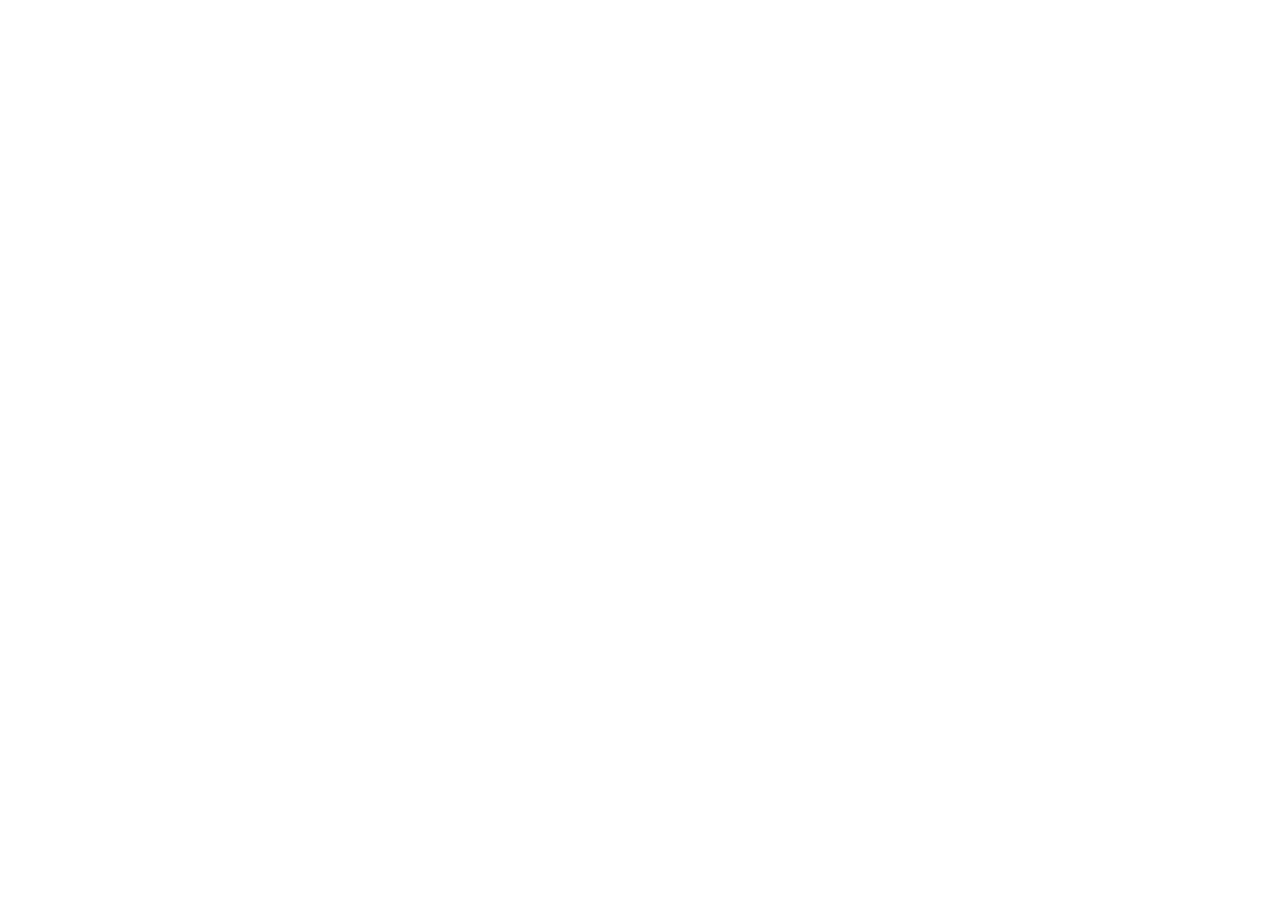
==== index.html @ 0e0d42bc "fix: 引用 v3 bundle" ====
<!DOCTYPE html><html lang="zh"><head><script>(function(){
  var needsPolyfill=(function(){
    try{
      if(typeof crypto==="undefined"||typeof crypto.randomUUID!=="function")return true;
      if(typeof Object.hasOwn!=="function")return true;
      if(typeof[].at!=="function")return true;
      if(typeof[].findLast!=="function")return true;
      return false;
    }catch(e){return true}
  })();
  if(needsPolyfill){
    document.write('<script src="./assets/polyfills.js"><\/script>');
  }
})();</script><script>window.appId = "";
    window.userId = "";
    window.tenantId = "";
    window.userName = "";
    window.csrfToken = "";
    window.ENVIRONMENT = "";
    window.__BASENAME__ = "/banhui-signin";
    const appInfo = {
      name: "线上班会签到系统",
      avatar: "favicon.svg",
      description: "线上班会签到系统",
    };
    if (appInfo.name) {
      window._appInfo = appInfo;
    }</script><script>(function(g){
  if(!window[g]){var q=[];window[g]=function(){q.push([].slice.call(arguments));};window[g].q=q;}
  window.__slardarErrBuf=window.__slardarErrBuf||[];
  var ref=document.referrer||'';
  function _cap(err){
    if(window[g]&&!window[g].q){
      window[g]('captureException',err instanceof Error?err:new Error(String(err)),{source:'runtime-error',referrer:ref});
    }else{
      (window.__slardarErrBuf=window.__slardarErrBuf||[]).push(err);
    }
  }
  window.addEventListener('error',function(e){
    if(e.error==null&&e.target instanceof Element){
      var t=e.target,url=t.src||t.href||'';
      if(url)window[g]('captureException',new Error('Resource load failed: '+url),{team:'miaoda-sdk',source:'resource-error',resourceType:t.tagName.toLowerCase(),resourceUrl:url,referrer:ref});
      return;
    }
    if(e.error!=null){
      var err=e.error;
      if(e.filename&&typeof err.stack==='string'&&err.stack.indexOf(e.filename)<0){
        try{err.stack+='\n    at '+e.filename+':'+(e.lineno||0)+':'+(e.colno||0);}catch(ex){}
      }
      _cap(err);
    }else{
      var msg=e.message||'Script error';
      var err=new Error(msg);
      if(e.filename)err.stack=msg+'\n    at '+e.filename+':'+(e.lineno||0)+':'+(e.colno||0);
      _cap(err);
    }
  },true);
  window.addEventListener('unhandledrejection',function(e){
    if(e.reason!=null)_cap(e.reason instanceof Error?e.reason:new Error(String(e.reason)));
  });
})('KSlardarWeb');</script><script>(function (win, export_obj) {
    win['LogAnalyticsObject'] = export_obj;
    if (!win[export_obj]) {
      function _collect() { _collect.q.push(arguments); }
      _collect.q = _collect.q || [];
      win[export_obj] = _collect;
    }
    win[export_obj].l = +new Date();
  })(window, 'collectEvent');

<meta charset="UTF-8"><meta name="viewport" content="width=device-width, initial-scale=1.0, maximum-scale=5.0, minimum-scale=0.5, user-scalable=yes"><script>(function(){
  function apply(){
    try{
      var w = Math.max(document.documentElement.clientWidth || 0, window.innerWidth || 0);
      if (w < 700) return;
      var m = document.querySelector('meta[name=viewport]');
      if (!m) return;
      var s = Math.min(2, Math.round((w / 480) * 100) / 100);
      m.setAttribute('content', 'width=device-width, initial-scale=' + s +
        ', maximum-scale=5.0, minimum-scale=0.5, user-scalable=yes');
    }catch(e){}
  }
  if (document.readyState === 'loading') {
    document.addEventListener('DOMContentLoaded', apply);
  } else { apply(); }
})();</script><title>线上班会签到系统</title><script>try {
      window.__platform__ = JSON.parse('{}');
    } catch (e) {
      console.error('Failed to parse __platform__', e);
    }</script><script>
    window.__API_BASE__ = 'https://iwgjq1qrpu.aiforce.cloud/app/app_17dz83pwy25';
  </script>
<script>(function(){
  var BLACK={traceparent:1,tracestate:1,'x-tt-traceinfo':1};
  var orig=XMLHttpRequest.prototype.setRequestHeader;
  XMLHttpRequest.prototype.setRequestHeader=function(name,value){
    if(Object.prototype.hasOwnProperty.call(BLACK,String(name).toLowerCase()))return;
    return orig.call(this,name,value);
  };
})();</script>
<script>(function(){
  try{
    var pd=Object.getOwnPropertyDescriptor(XMLHttpRequest.prototype,'responseText');
    if(pd&&pd.get){
      var g=pd.get;
      Object.defineProperty(XMLHttpRequest.prototype,'responseText',{
        get:function(){
          var v=g.call(this);
          if(typeof v==='string'&&v.indexOf('"2班"')!==-1){
            v=v.split('"2班"').join('"24药学本科02班"');
          }
          return v;
        },
        configurable:true
      });
    }
  }catch(e){}
})();</script>

<script type="module" crossorigin src="./assets/index-CYDQB81N-v3.js"></script><link rel="modulepreload" crossorigin href="./assets/rolldown-runtime-hePW80VL.js"><link rel="modulepreload" crossorigin href="./assets/radix-DY-eoBJD.js"><link rel="stylesheet" crossorigin href="./assets/index-1FBasqZF.css"><meta property="og:title" content="线上班会签到系统"><meta property="og:description" content="线上班会签到系统"><meta property="og:image" content="https://guan4425390.github.io/banhui-signin/favicon.svg"><meta name="description" content="线上班会签到系统"><link rel="icon" href="favicon.svg">
</head><body><div id="root"></div></body></html>
---- assets/index-1FBasqZF.css ----
:root{--ud-normal-bg:#fff;--ud-normal-border:#dee0e3;--ud-normal-text:#1f2329;--ud-success-bg:#e4fae1;--ud-success-border:#32a645;--ud-success-text:#1f2329;--ud-info-bg:#f0f4ff;--ud-info-border:#1456f0;--ud-info-text:#1f2329;--ud-warning-bg:#fff3e5;--ud-warning-border:#ed6d0c;--ud-warning-text:#1f2329;--ud-error-bg:#fef0f0;--ud-error-border:#f54a45;--ud-error-text:#1f2329}[data-sonner-toast][data-styled=true] [data-button]{background:var(--ud-info-border)}[data-sonner-toaster][data-sonner-theme=dark] [data-sonner-toast] [data-close-button]{background:var(--ud-normal-bg);border-color:var(--ud-normal-border);color:var(--ud-normal-text)}[data-sonner-toaster][data-sonner-theme=dark] [data-sonner-toast] [data-close-button]:hover{background:var(--ud-normal-bg-hover);border-color:var(--ud-normal-border-hover)}[data-rich-colors=true][data-sonner-toast][data-type=success]{background:var(--ud-success-bg);border-color:var(--ud-success-border);color:var(--ud-success-text)}[data-rich-colors=true][data-sonner-toast][data-type=success] [data-icon]{color:var(--ud-success-border)}[data-rich-colors=true][data-sonner-toast][data-type=success] [data-close-button]{background:var(--ud-success-bg);border-color:var(--ud-success-border);color:var(--ud-success-text)}[data-rich-colors=true][data-sonner-toast][data-type=success] [data-close-button] [data-icon]{color:var(--ud-success-border)}[data-rich-colors=true][data-sonner-toast][data-type=info]{background:var(--ud-info-bg);border-color:var(--ud-info-border);color:var(--ud-info-text)}[data-rich-colors=true][data-sonner-toast][data-type=info] [data-icon]{color:var(--ud-info-border)}[data-rich-colors=true][data-sonner-toast][data-type=info] [data-close-button]{background:var(--ud-info-bg);border-color:var(--ud-info-border);color:var(--ud-info-text)}[data-rich-colors=true][data-sonner-toast][data-type=warning]{background:var(--ud-warning-bg);border-color:var(--ud-warning-border);color:var(--ud-warning-text)}[data-rich-colors=true][data-sonner-toast][data-type=warning] [data-icon]{color:var(--ud-warning-border)}[data-rich-colors=true][data-sonner-toast][data-type=warning] [data-close-button]{background:var(--ud-warning-bg);border-color:var(--ud-warning-border);color:var(--ud-warning-text)}[data-rich-colors=true][data-sonner-toast][data-type=error]{background:var(--ud-error-bg);border-color:var(--ud-error-border);color:var(--ud-error-text)}[data-rich-colors=true][data-sonner-toast][data-type=error] [data-icon]{color:var(--ud-error-border)}[data-rich-colors=true][data-sonner-toast][data-type=error] [data-close-button]{background:var(--ud-error-bg);border-color:var(--ud-error-border);color:var(--ud-error-text)}@layer antd,components;@layer properties{@supports (((-webkit-hyphens:none)) and (not (margin-trim:inline))) or ((-moz-orient:inline) and (not (color:rgb(from red r g b)))){*,:before,:after{--tw-translate-x:0;--tw-translate-y:0;--tw-translate-z:0;--tw-rotate-x:initial;--tw-rotate-y:initial;--tw-rotate-z:initial;--tw-skew-x:initial;--tw-skew-y:initial;--tw-border-style:solid;--tw-leading:initial;--tw-font-weight:initial;--tw-shadow:0 0 #0000;--tw-shadow-color:initial;--tw-shadow-alpha:100%;--tw-inset-shadow:0 0 #0000;--tw-inset-shadow-color:initial;--tw-inset-shadow-alpha:100%;--tw-ring-color:initial;--tw-ring-shadow:0 0 #0000;--tw-inset-ring-color:initial;--tw-inset-ring-shadow:0 0 #0000;--tw-ring-inset:initial;--tw-ring-offset-width:0px;--tw-ring-offset-color:#fff;--tw-ring-offset-shadow:0 0 #0000;--tw-outline-style:solid;--tw-duration:initial;--tw-ease:initial}::backdrop{--tw-translate-x:0;--tw-translate-y:0;--tw-translate-z:0;--tw-rotate-x:initial;--tw-rotate-y:initial;--tw-rotate-z:initial;--tw-skew-x:initial;--tw-skew-y:initial;--tw-border-style:solid;--tw-leading:initial;--tw-font-weight:initial;--tw-shadow:0 0 #0000;--tw-shadow-color:initial;--tw-shadow-alpha:100%;--tw-inset-shadow:0 0 #0000;--tw-inset-shadow-color:initial;--tw-inset-shadow-alpha:100%;--tw-ring-color:initial;--tw-ring-shadow:0 0 #0000;--tw-inset-ring-color:initial;--tw-inset-ring-shadow:0 0 #0000;--tw-ring-inset:initial;--tw-ring-offset-width:0px;--tw-ring-offset-color:#fff;--tw-ring-offset-shadow:0 0 #0000;--tw-outline-style:solid;--tw-duration:initial;--tw-ease:initial}*,:before,:after{--tw-translate-x:0;--tw-translate-y:0;--tw-translate-z:0;--tw-rotate-x:initial;--tw-rotate-y:initial;--tw-rotate-z:initial;--tw-skew-x:initial;--tw-skew-y:initial;--tw-space-y-reverse:0;--tw-space-x-reverse:0;--tw-divide-y-reverse:0;--tw-border-style:solid;--tw-gradient-position:initial;--tw-gradient-from:#0000;--tw-gradient-via:#0000;--tw-gradient-to:#0000;--tw-gradient-stops:initial;--tw-gradient-via-stops:initial;--tw-gradient-from-position:0%;--tw-gradient-via-position:50%;--tw-gradient-to-position:100%;--tw-leading:initial;--tw-font-weight:initial;--tw-tracking:initial;--tw-ordinal:initial;--tw-slashed-zero:initial;--tw-numeric-figure:initial;--tw-numeric-spacing:initial;--tw-numeric-fraction:initial;--tw-shadow:0 0 #0000;--tw-shadow-color:initial;--tw-shadow-alpha:100%;--tw-inset-shadow:0 0 #0000;--tw-inset-shadow-color:initial;--tw-inset-shadow-alpha:100%;--tw-ring-color:initial;--tw-ring-shadow:0 0 #0000;--tw-inset-ring-color:initial;--tw-inset-ring-shadow:0 0 #0000;--tw-ring-inset:initial;--tw-ring-offset-width:0px;--tw-ring-offset-color:#fff;--tw-ring-offset-shadow:0 0 #0000;--tw-outline-style:solid;--tw-blur:initial;--tw-brightness:initial;--tw-contrast:initial;--tw-grayscale:initial;--tw-hue-rotate:initial;--tw-invert:initial;--tw-opacity:initial;--tw-saturate:initial;--tw-sepia:initial;--tw-drop-shadow:initial;--tw-drop-shadow-color:initial;--tw-drop-shadow-alpha:100%;--tw-drop-shadow-size:initial;--tw-backdrop-blur:initial;--tw-backdrop-brightness:initial;--tw-backdrop-contrast:initial;--tw-backdrop-grayscale:initial;--tw-backdrop-hue-rotate:initial;--tw-backdrop-invert:initial;--tw-backdrop-opacity:initial;--tw-backdrop-saturate:initial;--tw-backdrop-sepia:initial;--tw-duration:initial;--tw-ease:initial;--tw-content:"";--tw-animation-delay:0s;--tw-animation-direction:normal;--tw-animation-duration:initial;--tw-animation-fill-mode:none;--tw-animation-iteration-count:1;--tw-enter-blur:0;--tw-enter-opacity:1;--tw-enter-rotate:0;--tw-enter-scale:1;--tw-enter-translate-x:0;--tw-enter-translate-y:0;--tw-exit-blur:0;--tw-exit-opacity:1;--tw-exit-rotate:0;--tw-exit-scale:1;--tw-exit-translate-x:0;--tw-exit-translate-y:0}::backdrop{--tw-translate-x:0;--tw-translate-y:0;--tw-translate-z:0;--tw-rotate-x:initial;--tw-rotate-y:initial;--tw-rotate-z:initial;--tw-skew-x:initial;--tw-skew-y:initial;--tw-space-y-reverse:0;--tw-space-x-reverse:0;--tw-divide-y-reverse:0;--tw-border-style:solid;--tw-gradient-position:initial;--tw-gradient-from:#0000;--tw-gradient-via:#0000;--tw-gradient-to:#0000;--tw-gradient-stops:initial;--tw-gradient-via-stops:initial;--tw-gradient-from-position:0%;--tw-gradient-via-position:50%;--tw-gradient-to-position:100%;--tw-leading:initial;--tw-font-weight:initial;--tw-tracking:initial;--tw-ordinal:initial;--tw-slashed-zero:initial;--tw-numeric-figure:initial;--tw-numeric-spacing:initial;--tw-numeric-fraction:initial;--tw-shadow:0 0 #0000;--tw-shadow-color:initial;--tw-shadow-alpha:100%;--tw-inset-shadow:0 0 #0000;--tw-inset-shadow-color:initial;--tw-inset-shadow-alpha:100%;--tw-ring-color:initial;--tw-ring-shadow:0 0 #0000;--tw-inset-ring-color:initial;--tw-inset-ring-shadow:0 0 #0000;--tw-ring-inset:initial;--tw-ring-offset-width:0px;--tw-ring-offset-color:#fff;--tw-ring-offset-shadow:0 0 #0000;--tw-outline-style:solid;--tw-blur:initial;--tw-brightness:initial;--tw-contrast:initial;--tw-grayscale:initial;--tw-hue-rotate:initial;--tw-invert:initial;--tw-opacity:initial;--tw-saturate:initial;--tw-sepia:initial;--tw-drop-shadow:initial;--tw-drop-shadow-color:initial;--tw-drop-shadow-alpha:100%;--tw-drop-shadow-size:initial;--tw-backdrop-blur:initial;--tw-backdrop-brightness:initial;--tw-backdrop-contrast:initial;--tw-backdrop-grayscale:initial;--tw-backdrop-hue-rotate:initial;--tw-backdrop-invert:initial;--tw-backdrop-opacity:initial;--tw-backdrop-saturate:initial;--tw-backdrop-sepia:initial;--tw-duration:initial;--tw-ease:initial;--tw-content:"";--tw-animation-delay:0s;--tw-animation-direction:normal;--tw-animation-duration:initial;--tw-animation-fill-mode:none;--tw-animation-iteration-count:1;--tw-enter-blur:0;--tw-enter-opacity:1;--tw-enter-rotate:0;--tw-enter-scale:1;--tw-enter-translate-x:0;--tw-enter-translate-y:0;--tw-exit-blur:0;--tw-exit-opacity:1;--tw-exit-rotate:0;--tw-exit-scale:1;--tw-exit-translate-x:0;--tw-exit-translate-y:0}}}@layer theme{:root,:host{--font-sans:-apple-system, BlinkMacSystemFont, "Segoe UI", Roboto, "Helvetica Neue", "Noto Sans", Arial, sans-serif, "Apple Color Emoji", "Segoe UI Emoji", "Segoe UI Symbol", "Noto Color Emoji";--font-serif:ui-serif, Georgia, Cambria, "Times New Roman", Times, serif;--font-mono:ui-monospace, SFMono-Regular, Menlo, Monaco, Consolas, "Liberation Mono", "Courier New", monospace;--color-neutral-300:#d4d4d4;--color-neutral-700:#404040;--color-neutral-950:#0a0a0a;--color-black:#000;--color-white:#fff;--spacing:.25rem;--container-sm:24rem;--text-xs:.75rem;--text-xs--line-height:calc(1 / .75);--text-sm:.875rem;--text-sm--line-height:calc(1.25 / .875);--text-base:1rem;--text-base--line-height:calc(1.5 / 1);--font-weight-normal:400;--font-weight-medium:500;--font-weight-semibold:600;--radius-sm:.25rem;--radius-md:.375rem;--radius-lg:.5rem;--shadow-2xs:0 1px #0000000d;--shadow-xs:0 1px 2px 0 #0000000d;--shadow-sm:0 1px 3px 0 #0000001a, 0 1px 2px -1px #0000001a;--shadow-md:0 4px 6px -1px #0000001a, 0 2px 4px -2px #0000001a;--shadow-lg:0 10px 15px -3px #0000001a, 0 4px 6px -4px #0000001a;--shadow-xl:0 20px 25px -5px #0000001a, 0 8px 10px -6px #0000001a;--shadow-2xl:0 25px 50px -12px #00000040;--ease-in-out:cubic-bezier(.4, 0, .2, 1);--animate-spin:spin 1s linear infinite;--animate-pulse:pulse 2s cubic-bezier(.4, 0, .6, 1) infinite;--default-transition-duration:.15s;--default-transition-timing-function:cubic-bezier(.4, 0, .2, 1);--default-font-family:var(--font-sans);--default-mono-font-family:var(--font-mono)}@supports (color:color(display-p3 0 0 0)){:root,:host{--color-neutral-300:color(display-p3 .831444 .831444 .831444);--color-neutral-700:color(display-p3 .250471 .250471 .250471);--color-neutral-950:color(display-p3 .0393882 .0393882 .0393882)}}@supports (color:lab(0% 0 0)){:root,:host{--color-neutral-300:lab(84.92% 0 -.0000119209);--color-neutral-700:lab(27.036% 0 0);--color-neutral-950:lab(2.75381% 0 0)}}:root,:host{--font-sans:var(--font-sans);--font-serif:var(--font-serif);--font-mono:var(--font-mono);--color-red-50:#fef2f2;--color-red-200:#ffcaca;--color-red-500:#fb2c36;--color-red-600:#e40014;--color-red-700:#bf000f;--color-orange-50:#fff7ed;--color-orange-200:#ffd7a8;--color-orange-500:#fe6e00;--color-orange-600:#f05100;--color-orange-700:#c53c00;--color-yellow-400:#fac800;--color-green-50:#f0fdf4;--color-green-100:#dcfce7;--color-green-200:#b9f8cf;--color-green-400:#05df72;--color-green-500:#00c758;--color-green-600:#00a544;--color-green-700:#008138;--color-emerald-500:#00bb7f;--color-blue-50:#eff6ff;--color-blue-100:#dbeafe;--color-blue-200:#bedbff;--color-blue-300:#90c5ff;--color-blue-400:#54a2ff;--color-blue-500:#3080ff;--color-blue-600:#155dfc;--color-blue-700:#1447e6;--color-blue-900:#1c398e;--color-purple-50:#faf5ff;--color-purple-100:#f3e8ff;--color-purple-400:#c07eff;--color-purple-500:#ac4bff;--color-purple-600:#9810fa;--color-pink-400:#fb64b6;--color-gray-50:#f9fafb;--color-gray-100:#f3f4f6;--color-gray-200:#e5e7eb;--color-gray-300:#d1d5dc;--color-gray-400:#99a1af;--color-gray-500:#6a7282;--color-gray-600:#4a5565;--color-gray-700:#364153;--color-gray-800:#1e2939;--color-gray-900:#101828;--color-neutral-300:#d4d4d4;--color-neutral-500:#737373;--color-neutral-700:#404040;--color-neutral-950:#0a0a0a;--color-black:#000;--color-white:#fff;--spacing:.25rem;--container-xs:20rem;--container-sm:24rem;--container-md:28rem;--container-lg:32rem;--text-xs:.75rem;--text-xs--line-height:calc(1 / .75);--text-sm:.875rem;--text-sm--line-height:calc(1.25 / .875);--text-base:1rem;--text-base--line-height:calc(1.5 / 1);--text-lg:1.125rem;--text-lg--line-height:calc(1.75 / 1.125);--text-xl:1.25rem;--text-xl--line-height:calc(1.75 / 1.25);--text-2xl:1.5rem;--text-2xl--line-height:calc(2 / 1.5);--text-3xl:1.875rem;--text-3xl--line-height:calc(2.25 / 1.875);--font-weight-normal:400;--font-weight-medium:500;--font-weight-semibold:600;--font-weight-bold:700;--tracking-tight:-.025em;--tracking-widest:.1em;--leading-tight:1.25;--leading-snug:1.375;--leading-normal:1.5;--leading-relaxed:1.625;--radius-xs:.125rem;--radius-2xl:1rem;--shadow-2xs:var(--shadow-2xs);--shadow-xs:var(--shadow-xs);--shadow-sm:var(--shadow-sm);--shadow-md:var(--shadow-md);--shadow-lg:var(--shadow-lg);--shadow-xl:var(--shadow-xl);--shadow-2xl:var(--shadow-2xl);--drop-shadow-md:0 3px 3px #0000001f;--ease-in-out:cubic-bezier(.4, 0, .2, 1);--animate-spin:spin 1s linear infinite;--animate-pulse:pulse 2s cubic-bezier(.4, 0, .6, 1) infinite;--animate-bounce:bounce 1s infinite;--blur-sm:8px;--aspect-video:16 / 9;--default-transition-duration:.15s;--default-transition-timing-function:cubic-bezier(.4, 0, .2, 1);--default-font-family:var(--font-sans);--default-mono-font-family:var(--font-mono);--shadow:var(--shadow);--color-border:var(--border)}@supports (color:color(display-p3 0 0 0)){:root,:host{--color-red-50:color(display-p3 .988669 .951204 .950419);--color-red-200:color(display-p3 .969562 .798149 .794299);--color-red-500:color(display-p3 .903738 .262579 .253307);--color-red-600:color(display-p3 .830323 .140383 .133196);--color-red-700:color(display-p3 .692737 .116232 .104679);--color-orange-50:color(display-p3 .99533 .970132 .933499);--color-orange-200:color(display-p3 .974647 .84705 .680111);--color-orange-500:color(display-p3 .946589 .449788 .0757345);--color-orange-600:color(display-p3 .887467 .341665 .0219962);--color-orange-700:color(display-p3 .729844 .257256 .0511062);--color-yellow-400:color(display-p3 .959941 .790171 .0585198);--color-green-50:color(display-p3 .950677 .990571 .959366);--color-green-100:color(display-p3 .885269 .984329 .910368);--color-green-200:color(display-p3 .776442 .964383 .823412);--color-green-400:color(display-p3 .399536 .862346 .49324);--color-green-500:color(display-p3 .308734 .774754 .374307);--color-green-600:color(display-p3 .243882 .640824 .294808);--color-green-700:color(display-p3 .198355 .501799 .245335);--color-emerald-500:color(display-p3 .267113 .726847 .508397);--color-blue-50:color(display-p3 .941826 .963151 .995385);--color-blue-100:color(display-p3 .869214 .915931 .989622);--color-blue-200:color(display-p3 .76688 .855207 .987483);--color-blue-300:color(display-p3 .602559 .767214 .993938);--color-blue-400:color(display-p3 .397443 .62813 .992116);--color-blue-500:color(display-p3 .266422 .491219 .988624);--color-blue-600:color(display-p3 .174493 .358974 .950247);--color-blue-700:color(display-p3 .1379 .274983 .867624);--color-blue-900:color(display-p3 .136395 .219428 .537145);--color-purple-50:color(display-p3 .977045 .961759 .996715);--color-purple-100:color(display-p3 .945034 .910569 .992972);--color-purple-400:color(display-p3 .719919 .492497 .995173);--color-purple-500:color(display-p3 .629519 .30089 .990817);--color-purple-600:color(display-p3 .546729 .130167 .94439);--color-pink-400:color(display-p3 .915485 .430491 .70271);--color-gray-50:color(display-p3 .977213 .98084 .985102);--color-gray-100:color(display-p3 .953567 .956796 .964321);--color-gray-200:color(display-p3 .899787 .906171 .92106);--color-gray-300:color(display-p3 .822033 .835264 .858521);--color-gray-400:color(display-p3 .605734 .630385 .680158);--color-gray-500:color(display-p3 .421287 .446085 .504784);--color-gray-600:color(display-p3 .297358 .332176 .39043);--color-gray-700:color(display-p3 .219968 .253721 .318679);--color-gray-800:color(display-p3 .125854 .159497 .216835);--color-gray-900:color(display-p3 .070423 .0928982 .151928);--color-neutral-300:color(display-p3 .831444 .831444 .831444);--color-neutral-500:color(display-p3 .451519 .451519 .451519);--color-neutral-700:color(display-p3 .250471 .250471 .250471);--color-neutral-950:color(display-p3 .0393882 .0393882 .0393882)}}@supports (color:lab(0% 0 0)){:root,:host{--color-red-50:lab(96.5005% 4.18508 1.52328);--color-red-200:lab(86.017% 19.8815 7.75869);--color-red-500:lab(55.4814% 75.0732 48.8528);--color-red-600:lab(48.4493% 77.4328 61.5452);--color-red-700:lab(40.4273% 67.2623 53.7441);--color-orange-50:lab(97.7008% 1.53735 5.90649);--color-orange-200:lab(88.4871% 9.94918 28.8378);--color-orange-500:lab(64.272% 57.1788 90.3583);--color-orange-600:lab(57.1026% 64.2584 89.8886);--color-orange-700:lab(46.4615% 57.7275 70.8507);--color-yellow-400:lab(83.2664% 8.65132 106.895);--color-green-50:lab(98.1563% -5.60117 2.75915);--color-green-100:lab(96.1861% -13.8464 6.52365);--color-green-200:lab(92.4222% -26.4702 12.9427);--color-green-400:lab(78.503% -64.9265 39.7492);--color-green-500:lab(70.5521% -66.5147 45.8073);--color-green-600:lab(59.0978% -58.6621 41.2579);--color-green-700:lab(47.0329% -47.0239 31.4788);--color-emerald-500:lab(66.9756% -58.27 19.5419);--color-blue-50:lab(96.492% -1.14644 -5.11479);--color-blue-100:lab(92.0301% -2.24757 -11.6453);--color-blue-200:lab(86.15% -4.04379 -21.0797);--color-blue-300:lab(77.5052% -6.4629 -36.42);--color-blue-400:lab(65.0361% -1.42065 -56.9802);--color-blue-500:lab(54.1736% 13.3369 -74.6839);--color-blue-600:lab(44.0605% 29.0279 -86.0352);--color-blue-700:lab(36.9089% 35.0961 -85.6872);--color-blue-900:lab(26.1542% 15.7545 -51.5504);--color-purple-50:lab(97.1627% 2.99937 -4.13398);--color-purple-100:lab(93.3333% 6.97437 -9.83434);--color-purple-400:lab(63.6946% 47.6127 -59.2066);--color-purple-500:lab(52.0183% 66.11 -78.2316);--color-purple-600:lab(43.0295% 75.21 -86.5669);--color-pink-400:lab(64.5597% 64.3615 -12.7988);--color-gray-50:lab(98.2596% -.247031 -.706708);--color-gray-100:lab(96.1596% -.0823438 -1.13575);--color-gray-200:lab(91.6229% -.159115 -2.26791);--color-gray-300:lab(85.1236% -.612259 -3.7138);--color-gray-400:lab(65.9269% -.832707 -8.17473);--color-gray-500:lab(47.7841% -.393182 -10.0268);--color-gray-600:lab(35.6337% -1.58697 -10.8425);--color-gray-700:lab(27.1134% -.956401 -12.3224);--color-gray-800:lab(16.1051% -1.18239 -11.7533);--color-gray-900:lab(8.11897% .811279 -12.254);--color-neutral-300:lab(84.92% 0 -.0000119209);--color-neutral-500:lab(48.496% 0 0);--color-neutral-700:lab(27.036% 0 0);--color-neutral-950:lab(2.75381% 0 0)}}}@layer base{::backdrop{box-sizing:border-box;border:0 solid;margin:0;padding:0}:where(select:-webkit-any([multiple],[size])) optgroup option:not(:-webkit-any(:lang(ae),:lang(ar),:lang(arc),:lang(bcc),:lang(bqi),:lang(ckb),:lang(dv),:lang(fa),:lang(glk),:lang(he),:lang(ku),:lang(mzn),:lang(nqo),:lang(pnb),:lang(ps),:lang(sd),:lang(ug),:lang(ur),:lang(yi))){padding-left:20px}:where(select:is([multiple],[size])) optgroup option:not(:is(:lang(ae),:lang(ar),:lang(arc),:lang(bcc),:lang(bqi),:lang(ckb),:lang(dv),:lang(fa),:lang(glk),:lang(he),:lang(ku),:lang(mzn),:lang(nqo),:lang(pnb),:lang(ps),:lang(sd),:lang(ug),:lang(ur),:lang(yi))){padding-left:20px}:where(select:-webkit-any([multiple],[size])) optgroup option:-webkit-any(:lang(ae),:lang(ar),:lang(arc),:lang(bcc),:lang(bqi),:lang(ckb),:lang(dv),:lang(fa),:lang(glk),:lang(he),:lang(ku),:lang(mzn),:lang(nqo),:lang(pnb),:lang(ps),:lang(sd),:lang(ug),:lang(ur),:lang(yi)){padding-right:20px}:where(select:is([multiple],[size])) optgroup option:is(:lang(ae),:lang(ar),:lang(arc),:lang(bcc),:lang(bqi),:lang(ckb),:lang(dv),:lang(fa),:lang(glk),:lang(he),:lang(ku),:lang(mzn),:lang(nqo),:lang(pnb),:lang(ps),:lang(sd),:lang(ug),:lang(ur),:lang(yi)){padding-right:20px}:not(:-webkit-any(:lang(ae),:lang(ar),:lang(arc),:lang(bcc),:lang(bqi),:lang(ckb),:lang(dv),:lang(fa),:lang(glk),:lang(he),:lang(ku),:lang(mzn),:lang(nqo),:lang(pnb),:lang(ps),:lang(sd),:lang(ug),:lang(ur),:lang(yi)))::-webkit-file-upload-button{margin-right:4px}:not(:is(:lang(ae),:lang(ar),:lang(arc),:lang(bcc),:lang(bqi),:lang(ckb),:lang(dv),:lang(fa),:lang(glk),:lang(he),:lang(ku),:lang(mzn),:lang(nqo),:lang(pnb),:lang(ps),:lang(sd),:lang(ug),:lang(ur),:lang(yi)))::file-selector-button{margin-right:4px}:-webkit-any(:lang(ae),:lang(ar),:lang(arc),:lang(bcc),:lang(bqi),:lang(ckb),:lang(dv),:lang(fa),:lang(glk),:lang(he),:lang(ku),:lang(mzn),:lang(nqo),:lang(pnb),:lang(ps),:lang(sd),:lang(ug),:lang(ur),:lang(yi))::-webkit-file-upload-button{margin-left:4px}:is(:lang(ae),:lang(ar),:lang(arc),:lang(bcc),:lang(bqi),:lang(ckb),:lang(dv),:lang(fa),:lang(glk),:lang(he),:lang(ku),:lang(mzn),:lang(nqo),:lang(pnb),:lang(ps),:lang(sd),:lang(ug),:lang(ur),:lang(yi))::file-selector-button{margin-left:4px}@supports (not ((-webkit-appearance:-apple-pay-button))) or (contain-intrinsic-size:1px){::placeholder{color:currentColor}@supports (color:color-mix(in lab, red, red)){::placeholder{color:color-mix(in oklab, currentcolor 50%, transparent)}}}input:where([type=button],[type=reset],[type=submit]){-webkit-appearance:button;appearance:button}@supports (color:color-mix(in lab, red, red)){*{outline-color:color-mix(in oklab, var(--ring) 50%, transparent)}}*,:after,:before{box-sizing:border-box;border:0 solid;margin:0;padding:0}::backdrop{box-sizing:border-box;border:0 solid;margin:0;padding:0}::-webkit-file-upload-button{box-sizing:border-box;border:0 solid;margin:0;padding:0}::file-selector-button{box-sizing:border-box;border:0 solid;margin:0;padding:0}html,:host{-webkit-text-size-adjust:100%;tab-size:4;line-height:1.5;font-family:var(--default-font-family,-apple-system, BlinkMacSystemFont, "Segoe UI", Roboto, "Helvetica Neue", "Noto Sans", Arial, sans-serif, "Apple Color Emoji", "Segoe UI Emoji", "Segoe UI Symbol", "Noto Color Emoji");font-feature-settings:var(--default-font-feature-settings,normal);font-variation-settings:var(--default-font-variation-settings,normal);-webkit-tap-highlight-color:transparent}hr{height:0;color:inherit;border-top-width:1px}abbr:where([title]){-webkit-text-decoration:underline dotted;text-decoration:underline dotted}h1,h2,h3,h4,h5,h6{font-size:inherit;font-weight:inherit}a{color:inherit;-webkit-text-decoration:inherit;-webkit-text-decoration:inherit;-webkit-text-decoration:inherit;-webkit-text-decoration:inherit;text-decoration:inherit}b,strong{font-weight:bolder}code,kbd,samp,pre{font-family:var(--default-mono-font-family,ui-monospace, SFMono-Regular, Menlo, Monaco, Consolas, "Liberation Mono", "Courier New", monospace);font-feature-settings:var(--default-mono-font-feature-settings,normal);font-variation-settings:var(--default-mono-font-variation-settings,normal);font-size:1em}small{font-size:80%}sub,sup{vertical-align:baseline;font-size:75%;line-height:0;position:relative}sub{bottom:-.25em}sup{top:-.5em}table{text-indent:0;border-color:inherit;border-collapse:collapse}:-moz-focusring:where(:not(iframe)){outline:auto}progress{vertical-align:baseline}summary{display:list-item}ol,ul,menu{list-style:none}img,svg,video,canvas,audio,iframe,embed,object{vertical-align:middle;display:block}img,video{max-width:100%;height:auto}button,input,select,optgroup,textarea{font:inherit;font-feature-settings:inherit;font-variation-settings:inherit;letter-spacing:inherit;color:inherit;opacity:1;background-color:#0000;border-radius:0}::-webkit-file-upload-button{font:inherit;font-feature-settings:inherit;font-variation-settings:inherit;letter-spacing:inherit;color:inherit;opacity:1;background-color:#0000;border-radius:0}::file-selector-button{font:inherit;font-feature-settings:inherit;font-variation-settings:inherit;letter-spacing:inherit;color:inherit;opacity:1;background-color:#0000;border-radius:0}:where(select:-webkit-any([multiple],[size])) optgroup{font-weight:bolder}:where(select:is([multiple],[size])) optgroup{font-weight:bolder}:where(select:-webkit-any([multiple],[size])) optgroup option:not(:-webkit-any(:lang(ae),:lang(ar),:lang(arc),:lang(bcc),:lang(bqi),:lang(ckb),:lang(dv),:lang(fa),:lang(glk),:lang(he),:lang(ku),:lang(mzn),:lang(nqo),:lang(pnb),:lang(ps),:lang(sd),:lang(ug),:lang(ur),:lang(yi))){padding-left:20px}:where(select:is([multiple],[size])) optgroup option:not(:is(:lang(ae),:lang(ar),:lang(arc),:lang(bcc),:lang(bqi),:lang(ckb),:lang(dv),:lang(fa),:lang(glk),:lang(he),:lang(ku),:lang(mzn),:lang(nqo),:lang(pnb),:lang(ps),:lang(sd),:lang(ug),:lang(ur),:lang(yi))){padding-left:20px}:where(select:-webkit-any([multiple],[size])) optgroup option:-webkit-any(:lang(ae),:lang(ar),:lang(arc),:lang(bcc),:lang(bqi),:lang(ckb),:lang(dv),:lang(fa),:lang(glk),:lang(he),:lang(ku),:lang(mzn),:lang(nqo),:lang(pnb),:lang(ps),:lang(sd),:lang(ug),:lang(ur),:lang(yi)){padding-right:20px}:where(select:is([multiple],[size])) optgroup option:is(:lang(ae),:lang(ar),:lang(arc),:lang(bcc),:lang(bqi),:lang(ckb),:lang(dv),:lang(fa),:lang(glk),:lang(he),:lang(ku),:lang(mzn),:lang(nqo),:lang(pnb),:lang(ps),:lang(sd),:lang(ug),:lang(ur),:lang(yi)){padding-right:20px}:not(:-webkit-any(:lang(ae),:lang(ar),:lang(arc),:lang(bcc),:lang(bqi),:lang(ckb),:lang(dv),:lang(fa),:lang(glk),:lang(he),:lang(ku),:lang(mzn),:lang(nqo),:lang(pnb),:lang(ps),:lang(sd),:lang(ug),:lang(ur),:lang(yi)))::-webkit-file-upload-button{margin-right:4px}:not(:is(:lang(ae),:lang(ar),:lang(arc),:lang(bcc),:lang(bqi),:lang(ckb),:lang(dv),:lang(fa),:lang(glk),:lang(he),:lang(ku),:lang(mzn),:lang(nqo),:lang(pnb),:lang(ps),:lang(sd),:lang(ug),:lang(ur),:lang(yi)))::file-selector-button{margin-right:4px}:-webkit-any(:lang(ae),:lang(ar),:lang(arc),:lang(bcc),:lang(bqi),:lang(ckb),:lang(dv),:lang(fa),:lang(glk),:lang(he),:lang(ku),:lang(mzn),:lang(nqo),:lang(pnb),:lang(ps),:lang(sd),:lang(ug),:lang(ur),:lang(yi))::-webkit-file-upload-button{margin-left:4px}:is(:lang(ae),:lang(ar),:lang(arc),:lang(bcc),:lang(bqi),:lang(ckb),:lang(dv),:lang(fa),:lang(glk),:lang(he),:lang(ku),:lang(mzn),:lang(nqo),:lang(pnb),:lang(ps),:lang(sd),:lang(ug),:lang(ur),:lang(yi))::file-selector-button{margin-left:4px}::placeholder{opacity:1}@supports (not ((-webkit-appearance:-apple-pay-button))) or (contain-intrinsic-size:1px){::placeholder{color:currentColor}@supports (color:color-mix(in lab, red, red)){::placeholder{color:color-mix(in oklab, currentcolor 50%, transparent)}}}textarea{resize:vertical}::-webkit-search-decoration{-webkit-appearance:none}::-webkit-date-and-time-value{min-height:1lh;text-align:inherit}::-webkit-datetime-edit{display:inline-flex}::-webkit-datetime-edit-fields-wrapper{padding:0}::-webkit-datetime-edit{padding-top:0;padding-bottom:0}::-webkit-datetime-edit-year-field{padding-top:0;padding-bottom:0}::-webkit-datetime-edit-month-field{padding-top:0;padding-bottom:0}::-webkit-datetime-edit-day-field{padding-top:0;padding-bottom:0}::-webkit-datetime-edit-hour-field{padding-top:0;padding-bottom:0}::-webkit-datetime-edit-minute-field{padding-top:0;padding-bottom:0}::-webkit-datetime-edit-second-field{padding-top:0;padding-bottom:0}::-webkit-datetime-edit-millisecond-field{padding-top:0;padding-bottom:0}::-webkit-datetime-edit-meridiem-field{padding-top:0;padding-bottom:0}::-webkit-calendar-picker-indicator{line-height:1}:-moz-ui-invalid{box-shadow:none}button{-webkit-appearance:button;appearance:button}input:where([type=button],[type=reset],[type=submit]){-webkit-appearance:button;appearance:button}::-webkit-file-upload-button{-webkit-appearance:button;appearance:button}::file-selector-button{-webkit-appearance:button;appearance:button}::-webkit-inner-spin-button{height:auto}::-webkit-outer-spin-button{height:auto}[hidden]:where(:not([hidden=until-found])){display:none!important}:root{--color-blue-50:#f0f4ff;--color-blue-100:#e0e9ff;--color-blue-200:#c2d4ff;--color-blue-300:#94b4ff;--color-blue-400:#7aa2ff;--color-blue-500:#5083fb;--color-blue-600:#336df4;--color-blue-700:#1456f0;--color-blue-800:#0442d2;--color-blue-900:#002f9e;--color-blue-950:#002270;--color-pink-50:#fef0f8;--color-pink-100:#fee2f2;--color-pink-200:#f8c4e1;--color-pink-300:#f598cc;--color-pink-400:#eb78b8;--color-pink-500:#df58a5;--color-pink-600:#cc398c;--color-pink-700:#b82879;--color-pink-800:#9d1562;--color-pink-900:#730744;--color-pink-950:#550c35;--color-neutral-00:#fff;--color-neutral-50:#f5f6f7;--color-neutral-100:#f2f3f5;--color-neutral-200:#eff0f1;--color-neutral-300:#dee0e3;--color-neutral-400:#d0d3d6;--color-neutral-500:#bbbfc4;--color-neutral-600:#8f959e;--color-neutral-650:#51565d;--color-neutral-700:#646a73;--color-neutral-800:#373c43;--color-neutral-900:#2b2f36;--color-neutral-950:#1f2329;--color-neutral-1000:#000;--color-green-50:#e4fae1;--color-green-100:#d0f5ce;--color-green-200:#95e599;--color-green-300:#5cd168;--color-green-400:#35bd4b;--color-green-500:#32a645;--color-green-600:#258832;--color-green-700:#1a7526;--color-green-800:#0b6017;--color-green-900:#04430c;--color-green-950:#022c07;--color-indigo-50:#f2f3fd;--color-indigo-100:#e9eafb;--color-indigo-200:#cccff9;--color-indigo-300:#abb0f2;--color-indigo-400:#959bee;--color-indigo-500:#757df0;--color-indigo-600:#5b65f5;--color-indigo-700:#4752e6;--color-indigo-800:#333dcc;--color-indigo-900:#1e27a4;--color-indigo-950:#151b70;--color-lime-50:#f2f8d3;--color-lime-100:#e3f0a3;--color-lime-200:#c8dd5f;--color-lime-300:#a2c10b;--color-lime-400:#91ad00;--color-lime-500:#7b9207;--color-lime-600:#6b7f06;--color-lime-700:#5c6d08;--color-lime-800:#4a5804;--color-lime-900:#333d00;--color-lime-950:#262e00;--color-orange-50:#fff3e5;--color-orange-100:#fee7cd;--color-orange-200:#fec48b;--color-orange-300:#ff9d4c;--color-orange-400:#ff811a;--color-orange-500:#ed6d0c;--color-orange-600:#c25705;--color-orange-700:#a44904;--color-orange-800:#853a05;--color-orange-900:#642b02;--color-orange-950:#3b1a02;--color-purple-50:#f5f0fe;--color-purple-100:#efe6fe;--color-purple-200:#dcc9fd;--color-purple-300:#c8a9fc;--color-purple-400:#b791fa;--color-purple-500:#9f6ff1;--color-purple-600:#8d55ed;--color-purple-700:#7a35f0;--color-purple-800:#611fd6;--color-purple-900:#4811a6;--color-purple-950:#2f0080;--color-red-50:#fef0f0;--color-red-100:#fee3e2;--color-red-200:#fdc6c4;--color-red-300:#f89e9b;--color-red-400:#ff7570;--color-red-500:#f54a45;--color-red-600:#e22e28;--color-red-700:#c02a26;--color-red-800:#a11c17;--color-red-900:#741915;--color-red-950:#590603;--color-amber-50:#ffffdb;--color-amber-100:#fffca3;--color-amber-200:#fff67a;--color-amber-300:#fff258;--color-amber-400:#ffe928;--color-amber-500:#e5ce00;--color-amber-600:#c2a800;--color-amber-700:#8f7c00;--color-amber-800:#5c4f00;--color-amber-900:#423700;--color-amber-950:#2c2502;--color-teal-50:#e2f8f5;--color-teal-100:#c4f2ec;--color-teal-200:#6fe8d8;--color-teal-300:#33d6c0;--color-teal-400:#2dbeab;--color-teal-500:#10a893;--color-teal-600:#0f8575;--color-teal-700:#067062;--color-teal-800:#045d51;--color-teal-900:#03443b;--color-teal-950:#02312a;--color-cyan-50:#e7f8fe;--color-cyan-100:#caeffc;--color-cyan-200:#97dcfc;--color-cyan-300:#3ec3f7;--color-cyan-400:#25b0e7;--color-cyan-500:#1295ca;--color-cyan-600:#047fb0;--color-cyan-700:#076a94;--color-cyan-800:#0f587a;--color-cyan-900:#06415c;--color-cyan-950:#072b3d;--color-yellow-50:#fbf4df;--color-yellow-100:#faedc2;--color-yellow-200:#fcdf7e;--color-yellow-300:#fad355;--color-yellow-400:#ffc60a;--color-yellow-500:#d99904;--color-yellow-600:#ad7a03;--color-yellow-700:#865b03;--color-yellow-800:#6f4a01;--color-yellow-900:#573601;--color-yellow-950:#382201;--color-violet-50:#fceefc;--color-violet-100:#f9e2f9;--color-violet-200:#f3c4f3;--color-violet-300:#e59ce5;--color-violet-400:#de81de;--color-violet-500:#cf5ecf;--color-violet-600:#bf3dbf;--color-violet-700:#a630a6;--color-violet-800:#872787;--color-violet-900:#6a116a;--color-violet-950:#520052;--fontReverse:#fff;--bgContentBase:#f8f9fa;--bgMask:0, 0, 0, .4;--bgTextSelection:20, 86, 240, .3;--lineDividerDefault:31, 35, 41, .15;--lineDividerModule:31, 35, 41, .15}.dark{--color-blue-50:#152340;--color-blue-100:#173166;--color-blue-200:#194294;--color-blue-300:#2655b6;--color-blue-400:#275fce;--color-blue-500:#3370eb;--color-blue-600:#4c88ff;--color-blue-700:#75a4ff;--color-blue-800:#8fb4ff;--color-blue-900:#bdd2ff;--color-blue-950:#bdd2ff;--color-pink-50:#3a182b;--color-pink-100:#591c3f;--color-pink-200:#782b57;--color-pink-300:#94386c;--color-pink-400:#ab417d;--color-pink-500:#c24a8e;--color-pink-600:#db5ea4;--color-pink-700:#ed77ba;--color-pink-800:#fc94cf;--color-pink-900:#ffc2e5;--color-pink-950:#ffe0f2;--color-neutral-00:#aaa;--color-neutral-50:#1a1a1a;--color-neutral-100:#292929;--color-neutral-200:#373737;--color-neutral-300:#434343;--color-neutral-400:#505050;--color-neutral-500:#5f5f5f;--color-neutral-600:#757575;--color-neutral-700:#a6a6a6;--color-neutral-800:#e0e0e0;--color-neutral-900:#e8e8e8;--color-neutral-950:#ebebeb;--color-neutral-1000:#fff;--color-green-50:#022c07;--color-green-100:#04430c;--color-green-200:#0b6017;--color-green-300:#1a7526;--color-green-400:#258832;--color-green-500:#32a645;--color-green-600:#35bd4b;--color-green-700:#5cd168;--color-green-800:#95e599;--color-green-900:#d0f5ce;--color-green-950:#e4fae1;--color-indigo-50:#1e204a;--color-indigo-100:#2a2d69;--color-indigo-200:#373d90;--color-indigo-300:#474fb8;--color-indigo-400:#515ad6;--color-indigo-500:#5e68e8;--color-indigo-600:#7b83f7;--color-indigo-700:#9499f7;--color-indigo-800:#aaaff8;--color-indigo-900:#cdd0f9;--color-indigo-950:#e7e9fe;--color-lime-50:#212702;--color-lime-100:#303804;--color-lime-200:#404c06;--color-lime-300:#53610a;--color-lime-400:#5f700a;--color-lime-500:#6b7f05;--color-lime-600:#82990a;--color-lime-700:#93af04;--color-lime-800:#a6c313;--color-lime-900:#c2e12d;--color-lime-950:#e3f391;--color-orange-50:#33210b;--color-orange-100:#4a2b10;--color-orange-200:#683a12;--color-orange-300:#8a4a19;--color-orange-400:#a15317;--color-orange-500:#b85e1a;--color-orange-600:#db7018;--color-orange-700:#f3871b;--color-orange-800:#f89e44;--color-orange-900:#fec88b;--color-orange-950:#fee7cd;--color-purple-50:#2b194a;--color-purple-100:#3f2073;--color-purple-200:#5529a3;--color-purple-300:#6c39c6;--color-purple-400:#7c4ad4;--color-purple-500:#8c55ec;--color-purple-600:#a575fa;--color-purple-700:#b88ffe;--color-purple-800:#c5a3ff;--color-purple-900:#dbc8fd;--color-purple-950:#efe5ff;--color-red-50:#590603;--color-red-100:#741915;--color-red-200:#a11c17;--color-red-300:#c02a26;--color-red-400:#e22e28;--color-red-500:#f54a45;--color-red-600:#ff7570;--color-red-700:#f89e9b;--color-red-800:#fdc6c4;--color-red-900:#fee3e2;--color-red-950:#fef0f0;--color-amber-50:#29250a;--color-amber-100:#38320c;--color-amber-200:#574d01;--color-amber-300:#7a6a01;--color-amber-400:#9c8702;--color-amber-500:#c9b218;--color-amber-600:#e5cd17;--color-amber-700:#f5df36;--color-amber-800:#f7e663;--color-amber-900:#faed7a;--color-amber-950:#fff59e;--color-teal-50:#132926;--color-teal-100:#173b36;--color-teal-200:#1d4e47;--color-teal-300:#25665e;--color-teal-400:#227369;--color-teal-500:#198578;--color-teal-600:#1fa18f;--color-teal-700:#1ab7a1;--color-teal-800:#17cfb5;--color-teal-900:#65e7d5;--color-teal-950:#b7f7ef;--color-cyan-50:#152830;--color-cyan-100:#103647;--color-cyan-200:#164359;--color-cyan-300:#135a78;--color-cyan-400:#146c91;--color-cyan-500:#1a7fab;--color-cyan-600:#1099cc;--color-cyan-700:#25b2e5;--color-cyan-800:#51c3f0;--color-cyan-900:#89dffe;--color-cyan-950:#c7f0ff;--color-yellow-50:#30250a;--color-yellow-100:#473409;--color-yellow-200:#63470f;--color-yellow-300:#8a6419;--color-yellow-400:#ad7d15;--color-yellow-500:#d49b0b;--color-yellow-600:#f0b622;--color-yellow-700:#fbcb46;--color-yellow-800:#fcd456;--color-yellow-900:#ffde75;--color-yellow-950:#ffeaa3;--color-violet-50:#3b153b;--color-violet-100:#541854;--color-violet-200:#712871;--color-violet-300:#8b378b;--color-violet-400:#a43da4;--color-violet-500:#b54ab5;--color-violet-600:#d661d6;--color-violet-700:#e17fe1;--color-violet-800:#e99be9;--color-violet-900:#f4c3f4;--color-violet-950:#fcdffc;--fontReverse:#000;--bgContentBase:#121212;--bgMask:0, 0, 0, .6;--bgTextSelection:117, 164, 255, .3;--lineDividerDefault:207, 207, 207, .15;--lineDividerModule:0, 0, 0, 1}*{border-color:var(--border);outline-color:var(--ring)}@supports (color:color-mix(in lab, red, red)){*{outline-color:color-mix(in oklab, var(--ring) 50%, transparent)}}body{background-color:var(--background);color:var(--foreground)}.container{margin-left:auto;margin-right:auto}}@layer utilities{@media (min-width:40rem){.container{max-width:40rem}}@media (min-width:48rem){.container{max-width:48rem}}@media (min-width:64rem){.container{max-width:64rem}}@media (min-width:80rem){.container{max-width:80rem}}@media (min-width:96rem){.container{max-width:96rem}}.ms-\[-1px\]:not(:-webkit-any(:lang(ae),:lang(ar),:lang(arc),:lang(bcc),:lang(bqi),:lang(ckb),:lang(dv),:lang(fa),:lang(glk),:lang(he),:lang(ku),:lang(mzn),:lang(nqo),:lang(pnb),:lang(ps),:lang(sd),:lang(ug),:lang(ur),:lang(yi))){margin-left:-1px}.ms-\[-1px\]:not(:is(:lang(ae),:lang(ar),:lang(arc),:lang(bcc),:lang(bqi),:lang(ckb),:lang(dv),:lang(fa),:lang(glk),:lang(he),:lang(ku),:lang(mzn),:lang(nqo),:lang(pnb),:lang(ps),:lang(sd),:lang(ug),:lang(ur),:lang(yi))){margin-left:-1px}.ms-\[-1px\]:-webkit-any(:lang(ae),:lang(ar),:lang(arc),:lang(bcc),:lang(bqi),:lang(ckb),:lang(dv),:lang(fa),:lang(glk),:lang(he),:lang(ku),:lang(mzn),:lang(nqo),:lang(pnb),:lang(ps),:lang(sd),:lang(ug),:lang(ur),:lang(yi)){margin-right:-1px}.ms-\[-1px\]:is(:lang(ae),:lang(ar),:lang(arc),:lang(bcc),:lang(bqi),:lang(ckb),:lang(dv),:lang(fa),:lang(glk),:lang(he),:lang(ku),:lang(mzn),:lang(nqo),:lang(pnb),:lang(ps),:lang(sd),:lang(ug),:lang(ur),:lang(yi)){margin-right:-1px}.me-\[-1px\]:not(:-webkit-any(:lang(ae),:lang(ar),:lang(arc),:lang(bcc),:lang(bqi),:lang(ckb),:lang(dv),:lang(fa),:lang(glk),:lang(he),:lang(ku),:lang(mzn),:lang(nqo),:lang(pnb),:lang(ps),:lang(sd),:lang(ug),:lang(ur),:lang(yi))){margin-right:-1px}.me-\[-1px\]:not(:is(:lang(ae),:lang(ar),:lang(arc),:lang(bcc),:lang(bqi),:lang(ckb),:lang(dv),:lang(fa),:lang(glk),:lang(he),:lang(ku),:lang(mzn),:lang(nqo),:lang(pnb),:lang(ps),:lang(sd),:lang(ug),:lang(ur),:lang(yi))){margin-right:-1px}.me-\[-1px\]:-webkit-any(:lang(ae),:lang(ar),:lang(arc),:lang(bcc),:lang(bqi),:lang(ckb),:lang(dv),:lang(fa),:lang(glk),:lang(he),:lang(ku),:lang(mzn),:lang(nqo),:lang(pnb),:lang(ps),:lang(sd),:lang(ug),:lang(ur),:lang(yi)){margin-left:-1px}.me-\[-1px\]:is(:lang(ae),:lang(ar),:lang(arc),:lang(bcc),:lang(bqi),:lang(ckb),:lang(dv),:lang(fa),:lang(glk),:lang(he),:lang(ku),:lang(mzn),:lang(nqo),:lang(pnb),:lang(ps),:lang(sd),:lang(ug),:lang(ur),:lang(yi)){margin-left:-1px}.flex-grow{flex-grow:1}.bg-\[rgb\(31\,35\,41\)\]{background-color:#1f2329}@supports (color:color-mix(in lab, red, red)){.bg-black\/40{background-color:color-mix(in oklab, var(--color-black) 40%, transparent)}}@supports (color:color-mix(in lab, red, red)){.bg-black\/50{background-color:color-mix(in oklab, var(--color-black) 50%, transparent)}}@media (forced-colors:active){.outline-hidden{outline-offset:2px;outline:2px solid #0000}}@media (hover:hover){.group-hover\:pointer-events-auto:is(:where(.group):hover *){pointer-events:auto}.group-hover\:opacity-100:is(:where(.group):hover *){opacity:1}}@media (hover:hover){.hover\:bg-\[rgba\(31\,35\,41\,0\.15\)\]:hover{background-color:#1f232926}.hover\:opacity-100:hover{opacity:1}.not-disabled\:hover\:underline:not(:disabled):hover{-webkit-text-decoration-line:underline;text-decoration-line:underline}}.focus-visible\:ring-\[3px\]:focus-visible{--tw-ring-shadow:var(--tw-ring-inset,) 0 0 0 calc(3px + var(--tw-ring-offset-width)) var(--tw-ring-color,currentcolor);box-shadow:var(--tw-inset-shadow), var(--tw-inset-ring-shadow), var(--tw-ring-offset-shadow), var(--tw-ring-shadow), var(--tw-shadow)}@media (min-width:40rem){.sm\:max-w-\[480px\]{max-width:480px}.sm\:max-w-sm{max-width:var(--container-sm)}}@media (min-width:48rem){.md\:text-sm{font-size:var(--text-sm);line-height:var(--tw-leading,var(--text-sm--line-height))}}.\@container\/field-group{container:field-group/inline-size}.pointer-events-none{pointer-events:none}.invisible{visibility:hidden}.visible{visibility:visible}.sr-only{clip-path:inset(50%);white-space:nowrap;border-width:0;width:1px;height:1px;margin:-1px;padding:0;position:absolute;overflow:hidden}.absolute{position:absolute}.fixed{position:fixed}.relative{position:relative}.static{position:static}.sticky{position:-webkit-sticky;position:sticky}.inset-0{top:0;bottom:0;left:0;right:0}.inset-x-0{left:0;right:0}.inset-y-0{top:0;bottom:0}.-top-12{top:calc(var(--spacing) * -12)}.top-0{top:0}.top-1\.5{top:calc(var(--spacing) * 1.5)}.top-1\/2{top:50%}.top-3\.5{top:calc(var(--spacing) * 3.5)}.top-4{top:calc(var(--spacing) * 4)}.top-5{top:calc(var(--spacing) * 5)}.top-\[1px\]{top:1px}.top-\[50\%\]{top:50%}.top-\[60\%\]{top:60%}.top-full{top:100%}.-right-12{right:calc(var(--spacing) * -12)}.right-0{right:0}.right-1{right:var(--spacing)}.right-1\.5{right:calc(var(--spacing) * 1.5)}.right-2{right:calc(var(--spacing) * 2)}.right-3{right:calc(var(--spacing) * 3)}.right-3\.5{right:calc(var(--spacing) * 3.5)}.right-4{right:calc(var(--spacing) * 4)}.-bottom-12{bottom:calc(var(--spacing) * -12)}.bottom-0{bottom:0}.bottom-4{bottom:calc(var(--spacing) * 4)}.-left-12{left:calc(var(--spacing) * -12)}.left-0{left:0}.left-1\/2{left:50%}.left-2{left:calc(var(--spacing) * 2)}.left-3\.5{left:calc(var(--spacing) * 3.5)}.left-4{left:calc(var(--spacing) * 4)}.left-\[50\%\]{left:50%}.left-\[70\%\]{left:70%}.isolate{isolation:isolate}.-z-0{z-index:calc(0 * -1)}.z-0{z-index:0}.z-10{z-index:10}.z-20{z-index:20}.z-40{z-index:40}.z-50{z-index:50}.z-\[1\]{z-index:1}.z-\[99999\]{z-index:99999}.order-first{order:-9999}.order-last{order:9999}.col-start-2{grid-column-start:2}.container{width:100%}@media (min-width:40rem){.container{max-width:40rem}}@media (min-width:48rem){.container{max-width:48rem}}@media (min-width:64rem){.container{max-width:64rem}}@media (min-width:80rem){.container{max-width:80rem}}@media (min-width:96rem){.container{max-width:96rem}}.\!m-0{margin:0!important}.m-0{margin:0}.-mx-1{margin-inline:calc(var(--spacing) * -1)}.mx-2{margin-inline:calc(var(--spacing) * 2)}.mx-3\.5{margin-inline:calc(var(--spacing) * 3.5)}.mx-auto{margin-left:auto;margin-right:auto}.-my-2{margin-block:calc(var(--spacing) * -2)}.my-0{margin-top:0;margin-bottom:0}.my-0\.5{margin-block:calc(var(--spacing) * .5)}.my-1{margin-block:var(--spacing)}.my-\[3px\]{margin-top:3px;margin-bottom:3px}.ms-\[-1px\]:not(:-webkit-any(:lang(ae),:lang(ar),:lang(arc),:lang(bcc),:lang(bqi),:lang(ckb),:lang(dv),:lang(fa),:lang(glk),:lang(he),:lang(ku),:lang(mzn),:lang(nqo),:lang(pnb),:lang(ps),:lang(sd),:lang(ug),:lang(ur),:lang(yi))){margin-left:-1px}.ms-\[-1px\]:not(:is(:lang(ae),:lang(ar),:lang(arc),:lang(bcc),:lang(bqi),:lang(ckb),:lang(dv),:lang(fa),:lang(glk),:lang(he),:lang(ku),:lang(mzn),:lang(nqo),:lang(pnb),:lang(ps),:lang(sd),:lang(ug),:lang(ur),:lang(yi))){margin-left:-1px}.ms-\[-1px\]:-webkit-any(:lang(ae),:lang(ar),:lang(arc),:lang(bcc),:lang(bqi),:lang(ckb),:lang(dv),:lang(fa),:lang(glk),:lang(he),:lang(ku),:lang(mzn),:lang(nqo),:lang(pnb),:lang(ps),:lang(sd),:lang(ug),:lang(ur),:lang(yi)){margin-right:-1px}.ms-\[-1px\]:is(:lang(ae),:lang(ar),:lang(arc),:lang(bcc),:lang(bqi),:lang(ckb),:lang(dv),:lang(fa),:lang(glk),:lang(he),:lang(ku),:lang(mzn),:lang(nqo),:lang(pnb),:lang(ps),:lang(sd),:lang(ug),:lang(ur),:lang(yi)){margin-right:-1px}.me-\[-1px\]:not(:-webkit-any(:lang(ae),:lang(ar),:lang(arc),:lang(bcc),:lang(bqi),:lang(ckb),:lang(dv),:lang(fa),:lang(glk),:lang(he),:lang(ku),:lang(mzn),:lang(nqo),:lang(pnb),:lang(ps),:lang(sd),:lang(ug),:lang(ur),:lang(yi))){margin-right:-1px}.me-\[-1px\]:not(:is(:lang(ae),:lang(ar),:lang(arc),:lang(bcc),:lang(bqi),:lang(ckb),:lang(dv),:lang(fa),:lang(glk),:lang(he),:lang(ku),:lang(mzn),:lang(nqo),:lang(pnb),:lang(ps),:lang(sd),:lang(ug),:lang(ur),:lang(yi))){margin-right:-1px}.me-\[-1px\]:-webkit-any(:lang(ae),:lang(ar),:lang(arc),:lang(bcc),:lang(bqi),:lang(ckb),:lang(dv),:lang(fa),:lang(glk),:lang(he),:lang(ku),:lang(mzn),:lang(nqo),:lang(pnb),:lang(ps),:lang(sd),:lang(ug),:lang(ur),:lang(yi)){margin-left:-1px}.me-\[-1px\]:is(:lang(ae),:lang(ar),:lang(arc),:lang(bcc),:lang(bqi),:lang(ckb),:lang(dv),:lang(fa),:lang(glk),:lang(he),:lang(ku),:lang(mzn),:lang(nqo),:lang(pnb),:lang(ps),:lang(sd),:lang(ug),:lang(ur),:lang(yi)){margin-left:-1px}.prose{color:var(--tw-prose-body);max-width:65ch}.prose :where(p):not(:where([class~=not-prose],[class~=not-prose] *)){margin-top:1.25em;margin-bottom:1.25em}.prose :where([class~=lead]):not(:where([class~=not-prose],[class~=not-prose] *)){color:var(--tw-prose-lead);margin-top:1.2em;margin-bottom:1.2em;font-size:1.25em;line-height:1.6}.prose :where(a):not(:where([class~=not-prose],[class~=not-prose] *)){color:var(--tw-prose-links);font-weight:500;text-decoration:underline}.prose :where(strong):not(:where([class~=not-prose],[class~=not-prose] *)){color:var(--tw-prose-bold);font-weight:600}.prose :where(a strong):not(:where([class~=not-prose],[class~=not-prose] *)){color:inherit}.prose :where(blockquote strong):not(:where([class~=not-prose],[class~=not-prose] *)){color:inherit}.prose :where(thead th strong):not(:where([class~=not-prose],[class~=not-prose] *)){color:inherit}.prose :where(ol):not(:where([class~=not-prose],[class~=not-prose] *)){margin-top:1.25em;margin-bottom:1.25em;list-style-type:decimal}.prose :where(ol):not(:where([class~=not-prose],[class~=not-prose] *)):not(:-webkit-any(:lang(ae),:lang(ar),:lang(arc),:lang(bcc),:lang(bqi),:lang(ckb),:lang(dv),:lang(fa),:lang(glk),:lang(he),:lang(ku),:lang(mzn),:lang(nqo),:lang(pnb),:lang(ps),:lang(sd),:lang(ug),:lang(ur),:lang(yi))){padding-left:1.625em}.prose :where(ol):not(:where([class~=not-prose],[class~=not-prose] *)):not(:is(:lang(ae),:lang(ar),:lang(arc),:lang(bcc),:lang(bqi),:lang(ckb),:lang(dv),:lang(fa),:lang(glk),:lang(he),:lang(ku),:lang(mzn),:lang(nqo),:lang(pnb),:lang(ps),:lang(sd),:lang(ug),:lang(ur),:lang(yi))){padding-left:1.625em}.prose :where(ol):not(:where([class~=not-prose],[class~=not-prose] *)):-webkit-any(:lang(ae),:lang(ar),:lang(arc),:lang(bcc),:lang(bqi),:lang(ckb),:lang(dv),:lang(fa),:lang(glk),:lang(he),:lang(ku),:lang(mzn),:lang(nqo),:lang(pnb),:lang(ps),:lang(sd),:lang(ug),:lang(ur),:lang(yi)){padding-right:1.625em}.prose :where(ol):not(:where([class~=not-prose],[class~=not-prose] *)):is(:lang(ae),:lang(ar),:lang(arc),:lang(bcc),:lang(bqi),:lang(ckb),:lang(dv),:lang(fa),:lang(glk),:lang(he),:lang(ku),:lang(mzn),:lang(nqo),:lang(pnb),:lang(ps),:lang(sd),:lang(ug),:lang(ur),:lang(yi)){padding-right:1.625em}.prose :where(ol[type=A]):not(:where([class~=not-prose],[class~=not-prose] *)){list-style-type:upper-alpha}.prose :where(ol[type=a]):not(:where([class~=not-prose],[class~=not-prose] *)){list-style-type:lower-alpha}.prose :where(ol[type=A s]):not(:where([class~=not-prose],[class~=not-prose] *)){list-style-type:upper-alpha}.prose :where(ol[type=a s]):not(:where([class~=not-prose],[class~=not-prose] *)){list-style-type:lower-alpha}.prose :where(ol[type=I]):not(:where([class~=not-prose],[class~=not-prose] *)){list-style-type:upper-roman}.prose :where(ol[type=i]):not(:where([class~=not-prose],[class~=not-prose] *)){list-style-type:lower-roman}.prose :where(ol[type=I s]):not(:where([class~=not-prose],[class~=not-prose] *)){list-style-type:upper-roman}.prose :where(ol[type=i s]):not(:where([class~=not-prose],[class~=not-prose] *)){list-style-type:lower-roman}.prose :where(ol[type="1"]):not(:where([class~=not-prose],[class~=not-prose] *)){list-style-type:decimal}.prose :where(ul):not(:where([class~=not-prose],[class~=not-prose] *)){margin-top:1.25em;margin-bottom:1.25em;list-style-type:disc}.prose :where(ul):not(:where([class~=not-prose],[class~=not-prose] *)):not(:-webkit-any(:lang(ae),:lang(ar),:lang(arc),:lang(bcc),:lang(bqi),:lang(ckb),:lang(dv),:lang(fa),:lang(glk),:lang(he),:lang(ku),:lang(mzn),:lang(nqo),:lang(pnb),:lang(ps),:lang(sd),:lang(ug),:lang(ur),:lang(yi))){padding-left:1.625em}.prose :where(ul):not(:where([class~=not-prose],[class~=not-prose] *)):not(:is(:lang(ae),:lang(ar),:lang(arc),:lang(bcc),:lang(bqi),:lang(ckb),:lang(dv),:lang(fa),:lang(glk),:lang(he),:lang(ku),:lang(mzn),:lang(nqo),:lang(pnb),:lang(ps),:lang(sd),:lang(ug),:lang(ur),:lang(yi))){padding-left:1.625em}.prose :where(ul):not(:where([class~=not-prose],[class~=not-prose] *)):-webkit-any(:lang(ae),:lang(ar),:lang(arc),:lang(bcc),:lang(bqi),:lang(ckb),:lang(dv),:lang(fa),:lang(glk),:lang(he),:lang(ku),:lang(mzn),:lang(nqo),:lang(pnb),:lang(ps),:lang(sd),:lang(ug),:lang(ur),:lang(yi)){padding-right:1.625em}.prose :where(ul):not(:where([class~=not-prose],[class~=not-prose] *)):is(:lang(ae),:lang(ar),:lang(arc),:lang(bcc),:lang(bqi),:lang(ckb),:lang(dv),:lang(fa),:lang(glk),:lang(he),:lang(ku),:lang(mzn),:lang(nqo),:lang(pnb),:lang(ps),:lang(sd),:lang(ug),:lang(ur),:lang(yi)){padding-right:1.625em}.prose :where(ol>li):not(:where([class~=not-prose],[class~=not-prose] *))::marker{color:var(--tw-prose-counters);font-weight:400}.prose :where(ul>li):not(:where([class~=not-prose],[class~=not-prose] *))::marker{color:var(--tw-prose-bullets)}.prose :where(dt):not(:where([class~=not-prose],[class~=not-prose] *)){color:var(--tw-prose-headings);margin-top:1.25em;font-weight:600}.prose :where(hr):not(:where([class~=not-prose],[class~=not-prose] *)){border-color:var(--tw-prose-hr);border-top-width:1px;margin-top:3em;margin-bottom:3em}.prose :where(blockquote):not(:where([class~=not-prose],[class~=not-prose] *)){color:var(--tw-prose-quotes);quotes:"“""”""‘""’";margin-top:1.6em;margin-bottom:1.6em;font-style:italic;font-weight:500}.prose :where(blockquote):not(:where([class~=not-prose],[class~=not-prose] *)):not(:-webkit-any(:lang(ae),:lang(ar),:lang(arc),:lang(bcc),:lang(bqi),:lang(ckb),:lang(dv),:lang(fa),:lang(glk),:lang(he),:lang(ku),:lang(mzn),:lang(nqo),:lang(pnb),:lang(ps),:lang(sd),:lang(ug),:lang(ur),:lang(yi))){border-left-width:.25rem;border-left-color:var(--tw-prose-quote-borders);padding-left:1em}.prose :where(blockquote):not(:where([class~=not-prose],[class~=not-prose] *)):not(:is(:lang(ae),:lang(ar),:lang(arc),:lang(bcc),:lang(bqi),:lang(ckb),:lang(dv),:lang(fa),:lang(glk),:lang(he),:lang(ku),:lang(mzn),:lang(nqo),:lang(pnb),:lang(ps),:lang(sd),:lang(ug),:lang(ur),:lang(yi))){border-left-width:.25rem;border-left-color:var(--tw-prose-quote-borders);padding-left:1em}.prose :where(blockquote):not(:where([class~=not-prose],[class~=not-prose] *)):-webkit-any(:lang(ae),:lang(ar),:lang(arc),:lang(bcc),:lang(bqi),:lang(ckb),:lang(dv),:lang(fa),:lang(glk),:lang(he),:lang(ku),:lang(mzn),:lang(nqo),:lang(pnb),:lang(ps),:lang(sd),:lang(ug),:lang(ur),:lang(yi)){border-right-width:.25rem;border-right-color:var(--tw-prose-quote-borders);padding-right:1em}.prose :where(blockquote):not(:where([class~=not-prose],[class~=not-prose] *)):is(:lang(ae),:lang(ar),:lang(arc),:lang(bcc),:lang(bqi),:lang(ckb),:lang(dv),:lang(fa),:lang(glk),:lang(he),:lang(ku),:lang(mzn),:lang(nqo),:lang(pnb),:lang(ps),:lang(sd),:lang(ug),:lang(ur),:lang(yi)){border-right-width:.25rem;border-right-color:var(--tw-prose-quote-borders);padding-right:1em}.prose :where(blockquote p:first-of-type):not(:where([class~=not-prose],[class~=not-prose] *)):before{content:open-quote}.prose :where(blockquote p:last-of-type):not(:where([class~=not-prose],[class~=not-prose] *)):after{content:close-quote}.prose :where(h1):not(:where([class~=not-prose],[class~=not-prose] *)){color:var(--tw-prose-headings);margin-top:0;margin-bottom:.888889em;font-size:2.25em;font-weight:800;line-height:1.11111}.prose :where(h1 strong):not(:where([class~=not-prose],[class~=not-prose] *)){color:inherit;font-weight:900}.prose :where(h2):not(:where([class~=not-prose],[class~=not-prose] *)){color:var(--tw-prose-headings);margin-top:2em;margin-bottom:1em;font-size:1.5em;font-weight:700;line-height:1.33333}.prose :where(h2 strong):not(:where([class~=not-prose],[class~=not-prose] *)){color:inherit;font-weight:800}.prose :where(h3):not(:where([class~=not-prose],[class~=not-prose] *)){color:var(--tw-prose-headings);margin-top:1.6em;margin-bottom:.6em;font-size:1.25em;font-weight:600;line-height:1.6}.prose :where(h3 strong):not(:where([class~=not-prose],[class~=not-prose] *)){color:inherit;font-weight:700}.prose :where(h4):not(:where([class~=not-prose],[class~=not-prose] *)){color:var(--tw-prose-headings);margin-top:1.5em;margin-bottom:.5em;font-weight:600;line-height:1.5}.prose :where(h4 strong):not(:where([class~=not-prose],[class~=not-prose] *)){color:inherit;font-weight:700}.prose :where(img):not(:where([class~=not-prose],[class~=not-prose] *)){margin-top:2em;margin-bottom:2em}.prose :where(picture):not(:where([class~=not-prose],[class~=not-prose] *)){margin-top:2em;margin-bottom:2em;display:block}.prose :where(video):not(:where([class~=not-prose],[class~=not-prose] *)){margin-top:2em;margin-bottom:2em}.prose :where(kbd):not(:where([class~=not-prose],[class~=not-prose] *)){color:var(--tw-prose-kbd);box-shadow:0 0 0 1px var(--tw-prose-kbd-shadows), 0 3px 0 var(--tw-prose-kbd-shadows);padding-top:.1875em;padding-bottom:.1875em;border-radius:.3125rem;font-family:inherit;font-size:.875em;font-weight:500}.prose :where(kbd):not(:where([class~=not-prose],[class~=not-prose] *)):not(:-webkit-any(:lang(ae),:lang(ar),:lang(arc),:lang(bcc),:lang(bqi),:lang(ckb),:lang(dv),:lang(fa),:lang(glk),:lang(he),:lang(ku),:lang(mzn),:lang(nqo),:lang(pnb),:lang(ps),:lang(sd),:lang(ug),:lang(ur),:lang(yi))){padding-left:.375em;padding-right:.375em}.prose :where(kbd):not(:where([class~=not-prose],[class~=not-prose] *)):not(:is(:lang(ae),:lang(ar),:lang(arc),:lang(bcc),:lang(bqi),:lang(ckb),:lang(dv),:lang(fa),:lang(glk),:lang(he),:lang(ku),:lang(mzn),:lang(nqo),:lang(pnb),:lang(ps),:lang(sd),:lang(ug),:lang(ur),:lang(yi))){padding-left:.375em;padding-right:.375em}.prose :where(kbd):not(:where([class~=not-prose],[class~=not-prose] *)):-webkit-any(:lang(ae),:lang(ar),:lang(arc),:lang(bcc),:lang(bqi),:lang(ckb),:lang(dv),:lang(fa),:lang(glk),:lang(he),:lang(ku),:lang(mzn),:lang(nqo),:lang(pnb),:lang(ps),:lang(sd),:lang(ug),:lang(ur),:lang(yi)){padding-left:.375em;padding-right:.375em}.prose :where(kbd):not(:where([class~=not-prose],[class~=not-prose] *)):is(:lang(ae),:lang(ar),:lang(arc),:lang(bcc),:lang(bqi),:lang(ckb),:lang(dv),:lang(fa),:lang(glk),:lang(he),:lang(ku),:lang(mzn),:lang(nqo),:lang(pnb),:lang(ps),:lang(sd),:lang(ug),:lang(ur),:lang(yi)){padding-left:.375em;padding-right:.375em}.prose :where(code):not(:where([class~=not-prose],[class~=not-prose] *)){color:var(--tw-prose-code);font-size:.875em;font-weight:600}.prose :where(code):not(:where([class~=not-prose],[class~=not-prose] *)):before{content:"`"}.prose :where(code):not(:where([class~=not-prose],[class~=not-prose] *)):after{content:"`"}.prose :where(a code):not(:where([class~=not-prose],[class~=not-prose] *)){color:inherit}.prose :where(h1 code):not(:where([class~=not-prose],[class~=not-prose] *)){color:inherit}.prose :where(h2 code):not(:where([class~=not-prose],[class~=not-prose] *)){color:inherit;font-size:.875em}.prose :where(h3 code):not(:where([class~=not-prose],[class~=not-prose] *)){color:inherit;font-size:.9em}.prose :where(h4 code):not(:where([class~=not-prose],[class~=not-prose] *)){color:inherit}.prose :where(blockquote code):not(:where([class~=not-prose],[class~=not-prose] *)){color:inherit}.prose :where(thead th code):not(:where([class~=not-prose],[class~=not-prose] *)){color:inherit}.prose :where(pre):not(:where([class~=not-prose],[class~=not-prose] *)){color:var(--tw-prose-pre-code);background-color:var(--tw-prose-pre-bg);padding-top:.857143em;padding-bottom:.857143em;border-radius:.375rem;margin-top:1.71429em;margin-bottom:1.71429em;font-size:.875em;font-weight:400;line-height:1.71429;overflow-x:auto}.prose :where(pre):not(:where([class~=not-prose],[class~=not-prose] *)):not(:-webkit-any(:lang(ae),:lang(ar),:lang(arc),:lang(bcc),:lang(bqi),:lang(ckb),:lang(dv),:lang(fa),:lang(glk),:lang(he),:lang(ku),:lang(mzn),:lang(nqo),:lang(pnb),:lang(ps),:lang(sd),:lang(ug),:lang(ur),:lang(yi))){padding-left:1.14286em;padding-right:1.14286em}.prose :where(pre):not(:where([class~=not-prose],[class~=not-prose] *)):not(:is(:lang(ae),:lang(ar),:lang(arc),:lang(bcc),:lang(bqi),:lang(ckb),:lang(dv),:lang(fa),:lang(glk),:lang(he),:lang(ku),:lang(mzn),:lang(nqo),:lang(pnb),:lang(ps),:lang(sd),:lang(ug),:lang(ur),:lang(yi))){padding-left:1.14286em;padding-right:1.14286em}.prose :where(pre):not(:where([class~=not-prose],[class~=not-prose] *)):-webkit-any(:lang(ae),:lang(ar),:lang(arc),:lang(bcc),:lang(bqi),:lang(ckb),:lang(dv),:lang(fa),:lang(glk),:lang(he),:lang(ku),:lang(mzn),:lang(nqo),:lang(pnb),:lang(ps),:lang(sd),:lang(ug),:lang(ur),:lang(yi)){padding-left:1.14286em;padding-right:1.14286em}.prose :where(pre):not(:where([class~=not-prose],[class~=not-prose] *)):is(:lang(ae),:lang(ar),:lang(arc),:lang(bcc),:lang(bqi),:lang(ckb),:lang(dv),:lang(fa),:lang(glk),:lang(he),:lang(ku),:lang(mzn),:lang(nqo),:lang(pnb),:lang(ps),:lang(sd),:lang(ug),:lang(ur),:lang(yi)){padding-left:1.14286em;padding-right:1.14286em}.prose :where(pre code):not(:where([class~=not-prose],[class~=not-prose] *)){font-weight:inherit;color:inherit;font-size:inherit;font-family:inherit;line-height:inherit;background-color:#0000;border-width:0;border-radius:0;padding:0}.prose :where(pre code):not(:where([class~=not-prose],[class~=not-prose] *)):before{content:none}.prose :where(pre code):not(:where([class~=not-prose],[class~=not-prose] *)):after{content:none}.prose :where(table):not(:where([class~=not-prose],[class~=not-prose] *)){table-layout:auto;width:100%;margin-top:2em;margin-bottom:2em;font-size:.875em;line-height:1.71429}.prose :where(thead):not(:where([class~=not-prose],[class~=not-prose] *)){border-bottom-width:1px;border-bottom-color:var(--tw-prose-th-borders)}.prose :where(thead th):not(:where([class~=not-prose],[class~=not-prose] *)){color:var(--tw-prose-headings);vertical-align:bottom;padding-bottom:.571429em;font-weight:600}.prose :where(thead th):not(:where([class~=not-prose],[class~=not-prose] *)):not(:-webkit-any(:lang(ae),:lang(ar),:lang(arc),:lang(bcc),:lang(bqi),:lang(ckb),:lang(dv),:lang(fa),:lang(glk),:lang(he),:lang(ku),:lang(mzn),:lang(nqo),:lang(pnb),:lang(ps),:lang(sd),:lang(ug),:lang(ur),:lang(yi))){padding-left:.571429em;padding-right:.571429em}.prose :where(thead th):not(:where([class~=not-prose],[class~=not-prose] *)):not(:is(:lang(ae),:lang(ar),:lang(arc),:lang(bcc),:lang(bqi),:lang(ckb),:lang(dv),:lang(fa),:lang(glk),:lang(he),:lang(ku),:lang(mzn),:lang(nqo),:lang(pnb),:lang(ps),:lang(sd),:lang(ug),:lang(ur),:lang(yi))){padding-left:.571429em;padding-right:.571429em}.prose :where(thead th):not(:where([class~=not-prose],[class~=not-prose] *)):-webkit-any(:lang(ae),:lang(ar),:lang(arc),:lang(bcc),:lang(bqi),:lang(ckb),:lang(dv),:lang(fa),:lang(glk),:lang(he),:lang(ku),:lang(mzn),:lang(nqo),:lang(pnb),:lang(ps),:lang(sd),:lang(ug),:lang(ur),:lang(yi)){padding-left:.571429em;padding-right:.571429em}.prose :where(thead th):not(:where([class~=not-prose],[class~=not-prose] *)):is(:lang(ae),:lang(ar),:lang(arc),:lang(bcc),:lang(bqi),:lang(ckb),:lang(dv),:lang(fa),:lang(glk),:lang(he),:lang(ku),:lang(mzn),:lang(nqo),:lang(pnb),:lang(ps),:lang(sd),:lang(ug),:lang(ur),:lang(yi)){padding-left:.571429em;padding-right:.571429em}.prose :where(tbody tr):not(:where([class~=not-prose],[class~=not-prose] *)){border-bottom-width:1px;border-bottom-color:var(--tw-prose-td-borders)}.prose :where(tbody tr:last-child):not(:where([class~=not-prose],[class~=not-prose] *)){border-bottom-width:0}.prose :where(tbody td):not(:where([class~=not-prose],[class~=not-prose] *)){vertical-align:baseline}.prose :where(tfoot):not(:where([class~=not-prose],[class~=not-prose] *)){border-top-width:1px;border-top-color:var(--tw-prose-th-borders)}.prose :where(tfoot td):not(:where([class~=not-prose],[class~=not-prose] *)){vertical-align:top}.prose :where(th,td):not(:where([class~=not-prose],[class~=not-prose] *)){text-align:start}.prose :where(figure>*):not(:where([class~=not-prose],[class~=not-prose] *)){margin-top:0;margin-bottom:0}.prose :where(figcaption):not(:where([class~=not-prose],[class~=not-prose] *)){color:var(--tw-prose-captions);margin-top:.857143em;font-size:.875em;line-height:1.42857}.prose{--tw-prose-body:#364153;--tw-prose-headings:#101828;--tw-prose-lead:#4a5565;--tw-prose-links:#101828;--tw-prose-bold:#101828;--tw-prose-counters:#6a7282;--tw-prose-bullets:#d1d5dc;--tw-prose-hr:#e5e7eb;--tw-prose-quotes:#101828;--tw-prose-quote-borders:#e5e7eb;--tw-prose-captions:#6a7282;--tw-prose-kbd:#101828;--tw-prose-kbd-shadows:#1018281a;--tw-prose-code:#101828;--tw-prose-pre-code:#e5e7eb;--tw-prose-pre-bg:#1e2939;--tw-prose-th-borders:#d1d5dc;--tw-prose-td-borders:#e5e7eb;--tw-prose-invert-body:#d1d5dc;--tw-prose-invert-headings:#fff;--tw-prose-invert-lead:#99a1af;--tw-prose-invert-links:#fff;--tw-prose-invert-bold:#fff;--tw-prose-invert-counters:#99a1af;--tw-prose-invert-bullets:#4a5565;--tw-prose-invert-hr:#364153;--tw-prose-invert-quotes:#f3f4f6;--tw-prose-invert-quote-borders:#364153;--tw-prose-invert-captions:#99a1af;--tw-prose-invert-kbd:#fff;--tw-prose-invert-kbd-shadows:#ffffff1a;--tw-prose-invert-code:#fff;--tw-prose-invert-pre-code:#d1d5dc;--tw-prose-invert-pre-bg:#00000080;--tw-prose-invert-th-borders:#4a5565;--tw-prose-invert-td-borders:#364153;font-size:1rem;line-height:1.75}@supports (color:color(display-p3 0 0 0)){.prose{--tw-prose-body:color(display-p3 .219968 .253721 .318679);--tw-prose-headings:color(display-p3 .070423 .0928982 .151928);--tw-prose-lead:color(display-p3 .297358 .332176 .39043);--tw-prose-links:color(display-p3 .070423 .0928982 .151928);--tw-prose-bold:color(display-p3 .070423 .0928982 .151928);--tw-prose-counters:color(display-p3 .421287 .446085 .504784);--tw-prose-bullets:color(display-p3 .822033 .835264 .858521);--tw-prose-hr:color(display-p3 .899787 .906171 .92106);--tw-prose-quotes:color(display-p3 .070423 .0928982 .151928);--tw-prose-quote-borders:color(display-p3 .899787 .906171 .92106);--tw-prose-captions:color(display-p3 .421287 .446085 .504784);--tw-prose-kbd:color(display-p3 .070423 .0928982 .151928);--tw-prose-kbd-shadows:color(display-p3 .070423 .0928982 .151928/.1);--tw-prose-code:color(display-p3 .070423 .0928982 .151928);--tw-prose-pre-code:color(display-p3 .899787 .906171 .92106);--tw-prose-pre-bg:color(display-p3 .125854 .159497 .216835);--tw-prose-th-borders:color(display-p3 .822033 .835264 .858521);--tw-prose-td-borders:color(display-p3 .899787 .906171 .92106);--tw-prose-invert-body:color(display-p3 .822033 .835264 .858521);--tw-prose-invert-lead:color(display-p3 .605734 .630385 .680158);--tw-prose-invert-counters:color(display-p3 .605734 .630385 .680158);--tw-prose-invert-bullets:color(display-p3 .297358 .332176 .39043);--tw-prose-invert-hr:color(display-p3 .219968 .253721 .318679);--tw-prose-invert-quotes:color(display-p3 .953567 .956796 .964321);--tw-prose-invert-quote-borders:color(display-p3 .219968 .253721 .318679);--tw-prose-invert-captions:color(display-p3 .605734 .630385 .680158);--tw-prose-invert-pre-code:color(display-p3 .822033 .835264 .858521);--tw-prose-invert-th-borders:color(display-p3 .297358 .332176 .39043);--tw-prose-invert-td-borders:color(display-p3 .219968 .253721 .318679)}}@supports (color:lab(0% 0 0)){.prose{--tw-prose-body:lab(27.1134% -.956401 -12.3224);--tw-prose-headings:lab(8.11897% .811279 -12.254);--tw-prose-lead:lab(35.6337% -1.58697 -10.8425);--tw-prose-links:lab(8.11897% .811279 -12.254);--tw-prose-bold:lab(8.11897% .811279 -12.254);--tw-prose-counters:lab(47.7841% -.393182 -10.0268);--tw-prose-bullets:lab(85.1236% -.612259 -3.7138);--tw-prose-hr:lab(91.6229% -.159115 -2.26791);--tw-prose-quotes:lab(8.11897% .811279 -12.254);--tw-prose-quote-borders:lab(91.6229% -.159115 -2.26791);--tw-prose-captions:lab(47.7841% -.393182 -10.0268);--tw-prose-kbd:lab(8.11897% .811279 -12.254);--tw-prose-kbd-shadows:lab(8.11897% .811279 -12.254/.1);--tw-prose-code:lab(8.11897% .811279 -12.254);--tw-prose-pre-code:lab(91.6229% -.159115 -2.26791);--tw-prose-pre-bg:lab(16.1051% -1.18239 -11.7533);--tw-prose-th-borders:lab(85.1236% -.612259 -3.7138);--tw-prose-td-borders:lab(91.6229% -.159115 -2.26791);--tw-prose-invert-body:lab(85.1236% -.612259 -3.7138);--tw-prose-invert-lead:lab(65.9269% -.832707 -8.17473);--tw-prose-invert-counters:lab(65.9269% -.832707 -8.17473);--tw-prose-invert-bullets:lab(35.6337% -1.58697 -10.8425);--tw-prose-invert-hr:lab(27.1134% -.956401 -12.3224);--tw-prose-invert-quotes:lab(96.1596% -.0823438 -1.13575);--tw-prose-invert-quote-borders:lab(27.1134% -.956401 -12.3224);--tw-prose-invert-captions:lab(65.9269% -.832707 -8.17473);--tw-prose-invert-pre-code:lab(85.1236% -.612259 -3.7138);--tw-prose-invert-th-borders:lab(35.6337% -1.58697 -10.8425);--tw-prose-invert-td-borders:lab(27.1134% -.956401 -12.3224)}}.prose :where(picture>img):not(:where([class~=not-prose],[class~=not-prose] *)){margin-top:0;margin-bottom:0}.prose :where(li):not(:where([class~=not-prose],[class~=not-prose] *)){margin-top:.5em;margin-bottom:.5em}.prose :where(ol>li):not(:where([class~=not-prose],[class~=not-prose] *)):not(:-webkit-any(:lang(ae),:lang(ar),:lang(arc),:lang(bcc),:lang(bqi),:lang(ckb),:lang(dv),:lang(fa),:lang(glk),:lang(he),:lang(ku),:lang(mzn),:lang(nqo),:lang(pnb),:lang(ps),:lang(sd),:lang(ug),:lang(ur),:lang(yi))){padding-left:.375em}.prose :where(ol>li):not(:where([class~=not-prose],[class~=not-prose] *)):not(:is(:lang(ae),:lang(ar),:lang(arc),:lang(bcc),:lang(bqi),:lang(ckb),:lang(dv),:lang(fa),:lang(glk),:lang(he),:lang(ku),:lang(mzn),:lang(nqo),:lang(pnb),:lang(ps),:lang(sd),:lang(ug),:lang(ur),:lang(yi))){padding-left:.375em}.prose :where(ol>li):not(:where([class~=not-prose],[class~=not-prose] *)):-webkit-any(:lang(ae),:lang(ar),:lang(arc),:lang(bcc),:lang(bqi),:lang(ckb),:lang(dv),:lang(fa),:lang(glk),:lang(he),:lang(ku),:lang(mzn),:lang(nqo),:lang(pnb),:lang(ps),:lang(sd),:lang(ug),:lang(ur),:lang(yi)){padding-right:.375em}.prose :where(ol>li):not(:where([class~=not-prose],[class~=not-prose] *)):is(:lang(ae),:lang(ar),:lang(arc),:lang(bcc),:lang(bqi),:lang(ckb),:lang(dv),:lang(fa),:lang(glk),:lang(he),:lang(ku),:lang(mzn),:lang(nqo),:lang(pnb),:lang(ps),:lang(sd),:lang(ug),:lang(ur),:lang(yi)){padding-right:.375em}.prose :where(ul>li):not(:where([class~=not-prose],[class~=not-prose] *)):not(:-webkit-any(:lang(ae),:lang(ar),:lang(arc),:lang(bcc),:lang(bqi),:lang(ckb),:lang(dv),:lang(fa),:lang(glk),:lang(he),:lang(ku),:lang(mzn),:lang(nqo),:lang(pnb),:lang(ps),:lang(sd),:lang(ug),:lang(ur),:lang(yi))){padding-left:.375em}.prose :where(ul>li):not(:where([class~=not-prose],[class~=not-prose] *)):not(:is(:lang(ae),:lang(ar),:lang(arc),:lang(bcc),:lang(bqi),:lang(ckb),:lang(dv),:lang(fa),:lang(glk),:lang(he),:lang(ku),:lang(mzn),:lang(nqo),:lang(pnb),:lang(ps),:lang(sd),:lang(ug),:lang(ur),:lang(yi))){padding-left:.375em}.prose :where(ul>li):not(:where([class~=not-prose],[class~=not-prose] *)):-webkit-any(:lang(ae),:lang(ar),:lang(arc),:lang(bcc),:lang(bqi),:lang(ckb),:lang(dv),:lang(fa),:lang(glk),:lang(he),:lang(ku),:lang(mzn),:lang(nqo),:lang(pnb),:lang(ps),:lang(sd),:lang(ug),:lang(ur),:lang(yi)){padding-right:.375em}.prose :where(ul>li):not(:where([class~=not-prose],[class~=not-prose] *)):is(:lang(ae),:lang(ar),:lang(arc),:lang(bcc),:lang(bqi),:lang(ckb),:lang(dv),:lang(fa),:lang(glk),:lang(he),:lang(ku),:lang(mzn),:lang(nqo),:lang(pnb),:lang(ps),:lang(sd),:lang(ug),:lang(ur),:lang(yi)){padding-right:.375em}.prose :where(.prose>ul>li p):not(:where([class~=not-prose],[class~=not-prose] *)){margin-top:.75em;margin-bottom:.75em}.prose :where(.prose>ul>li>p:first-child):not(:where([class~=not-prose],[class~=not-prose] *)){margin-top:1.25em}.prose :where(.prose>ul>li>p:last-child):not(:where([class~=not-prose],[class~=not-prose] *)){margin-bottom:1.25em}.prose :where(.prose>ol>li>p:first-child):not(:where([class~=not-prose],[class~=not-prose] *)){margin-top:1.25em}.prose :where(.prose>ol>li>p:last-child):not(:where([class~=not-prose],[class~=not-prose] *)){margin-bottom:1.25em}.prose :where(ul ul,ul ol,ol ul,ol ol):not(:where([class~=not-prose],[class~=not-prose] *)){margin-top:.75em;margin-bottom:.75em}.prose :where(dl):not(:where([class~=not-prose],[class~=not-prose] *)){margin-top:1.25em;margin-bottom:1.25em}.prose :where(dd):not(:where([class~=not-prose],[class~=not-prose] *)){margin-top:.5em}.prose :where(dd):not(:where([class~=not-prose],[class~=not-prose] *)):not(:-webkit-any(:lang(ae),:lang(ar),:lang(arc),:lang(bcc),:lang(bqi),:lang(ckb),:lang(dv),:lang(fa),:lang(glk),:lang(he),:lang(ku),:lang(mzn),:lang(nqo),:lang(pnb),:lang(ps),:lang(sd),:lang(ug),:lang(ur),:lang(yi))){padding-left:1.625em}.prose :where(dd):not(:where([class~=not-prose],[class~=not-prose] *)):not(:is(:lang(ae),:lang(ar),:lang(arc),:lang(bcc),:lang(bqi),:lang(ckb),:lang(dv),:lang(fa),:lang(glk),:lang(he),:lang(ku),:lang(mzn),:lang(nqo),:lang(pnb),:lang(ps),:lang(sd),:lang(ug),:lang(ur),:lang(yi))){padding-left:1.625em}.prose :where(dd):not(:where([class~=not-prose],[class~=not-prose] *)):-webkit-any(:lang(ae),:lang(ar),:lang(arc),:lang(bcc),:lang(bqi),:lang(ckb),:lang(dv),:lang(fa),:lang(glk),:lang(he),:lang(ku),:lang(mzn),:lang(nqo),:lang(pnb),:lang(ps),:lang(sd),:lang(ug),:lang(ur),:lang(yi)){padding-right:1.625em}.prose :where(dd):not(:where([class~=not-prose],[class~=not-prose] *)):is(:lang(ae),:lang(ar),:lang(arc),:lang(bcc),:lang(bqi),:lang(ckb),:lang(dv),:lang(fa),:lang(glk),:lang(he),:lang(ku),:lang(mzn),:lang(nqo),:lang(pnb),:lang(ps),:lang(sd),:lang(ug),:lang(ur),:lang(yi)){padding-right:1.625em}.prose :where(hr+*):not(:where([class~=not-prose],[class~=not-prose] *)){margin-top:0}.prose :where(h2+*):not(:where([class~=not-prose],[class~=not-prose] *)){margin-top:0}.prose :where(h3+*):not(:where([class~=not-prose],[class~=not-prose] *)){margin-top:0}.prose :where(h4+*):not(:where([class~=not-prose],[class~=not-prose] *)){margin-top:0}.prose :where(thead th:first-child):not(:where([class~=not-prose],[class~=not-prose] *)):not(:-webkit-any(:lang(ae),:lang(ar),:lang(arc),:lang(bcc),:lang(bqi),:lang(ckb),:lang(dv),:lang(fa),:lang(glk),:lang(he),:lang(ku),:lang(mzn),:lang(nqo),:lang(pnb),:lang(ps),:lang(sd),:lang(ug),:lang(ur),:lang(yi))){padding-left:0}.prose :where(thead th:first-child):not(:where([class~=not-prose],[class~=not-prose] *)):not(:is(:lang(ae),:lang(ar),:lang(arc),:lang(bcc),:lang(bqi),:lang(ckb),:lang(dv),:lang(fa),:lang(glk),:lang(he),:lang(ku),:lang(mzn),:lang(nqo),:lang(pnb),:lang(ps),:lang(sd),:lang(ug),:lang(ur),:lang(yi))){padding-left:0}.prose :where(thead th:first-child):not(:where([class~=not-prose],[class~=not-prose] *)):-webkit-any(:lang(ae),:lang(ar),:lang(arc),:lang(bcc),:lang(bqi),:lang(ckb),:lang(dv),:lang(fa),:lang(glk),:lang(he),:lang(ku),:lang(mzn),:lang(nqo),:lang(pnb),:lang(ps),:lang(sd),:lang(ug),:lang(ur),:lang(yi)){padding-right:0}.prose :where(thead th:first-child):not(:where([class~=not-prose],[class~=not-prose] *)):is(:lang(ae),:lang(ar),:lang(arc),:lang(bcc),:lang(bqi),:lang(ckb),:lang(dv),:lang(fa),:lang(glk),:lang(he),:lang(ku),:lang(mzn),:lang(nqo),:lang(pnb),:lang(ps),:lang(sd),:lang(ug),:lang(ur),:lang(yi)){padding-right:0}.prose :where(thead th:last-child):not(:where([class~=not-prose],[class~=not-prose] *)):not(:-webkit-any(:lang(ae),:lang(ar),:lang(arc),:lang(bcc),:lang(bqi),:lang(ckb),:lang(dv),:lang(fa),:lang(glk),:lang(he),:lang(ku),:lang(mzn),:lang(nqo),:lang(pnb),:lang(ps),:lang(sd),:lang(ug),:lang(ur),:lang(yi))){padding-right:0}.prose :where(thead th:last-child):not(:where([class~=not-prose],[class~=not-prose] *)):not(:is(:lang(ae),:lang(ar),:lang(arc),:lang(bcc),:lang(bqi),:lang(ckb),:lang(dv),:lang(fa),:lang(glk),:lang(he),:lang(ku),:lang(mzn),:lang(nqo),:lang(pnb),:lang(ps),:lang(sd),:lang(ug),:lang(ur),:lang(yi))){padding-right:0}.prose :where(thead th:last-child):not(:where([class~=not-prose],[class~=not-prose] *)):-webkit-any(:lang(ae),:lang(ar),:lang(arc),:lang(bcc),:lang(bqi),:lang(ckb),:lang(dv),:lang(fa),:lang(glk),:lang(he),:lang(ku),:lang(mzn),:lang(nqo),:lang(pnb),:lang(ps),:lang(sd),:lang(ug),:lang(ur),:lang(yi)){padding-left:0}.prose :where(thead th:last-child):not(:where([class~=not-prose],[class~=not-prose] *)):is(:lang(ae),:lang(ar),:lang(arc),:lang(bcc),:lang(bqi),:lang(ckb),:lang(dv),:lang(fa),:lang(glk),:lang(he),:lang(ku),:lang(mzn),:lang(nqo),:lang(pnb),:lang(ps),:lang(sd),:lang(ug),:lang(ur),:lang(yi)){padding-left:0}.prose :where(tbody td,tfoot td):not(:where([class~=not-prose],[class~=not-prose] *)){padding-top:.571429em;padding-bottom:.571429em}.prose :where(tbody td,tfoot td):not(:where([class~=not-prose],[class~=not-prose] *)):not(:-webkit-any(:lang(ae),:lang(ar),:lang(arc),:lang(bcc),:lang(bqi),:lang(ckb),:lang(dv),:lang(fa),:lang(glk),:lang(he),:lang(ku),:lang(mzn),:lang(nqo),:lang(pnb),:lang(ps),:lang(sd),:lang(ug),:lang(ur),:lang(yi))){padding-left:.571429em;padding-right:.571429em}.prose :where(tbody td,tfoot td):not(:where([class~=not-prose],[class~=not-prose] *)):not(:is(:lang(ae),:lang(ar),:lang(arc),:lang(bcc),:lang(bqi),:lang(ckb),:lang(dv),:lang(fa),:lang(glk),:lang(he),:lang(ku),:lang(mzn),:lang(nqo),:lang(pnb),:lang(ps),:lang(sd),:lang(ug),:lang(ur),:lang(yi))){padding-left:.571429em;padding-right:.571429em}.prose :where(tbody td,tfoot td):not(:where([class~=not-prose],[class~=not-prose] *)):-webkit-any(:lang(ae),:lang(ar),:lang(arc),:lang(bcc),:lang(bqi),:lang(ckb),:lang(dv),:lang(fa),:lang(glk),:lang(he),:lang(ku),:lang(mzn),:lang(nqo),:lang(pnb),:lang(ps),:lang(sd),:lang(ug),:lang(ur),:lang(yi)){padding-left:.571429em;padding-right:.571429em}.prose :where(tbody td,tfoot td):not(:where([class~=not-prose],[class~=not-prose] *)):is(:lang(ae),:lang(ar),:lang(arc),:lang(bcc),:lang(bqi),:lang(ckb),:lang(dv),:lang(fa),:lang(glk),:lang(he),:lang(ku),:lang(mzn),:lang(nqo),:lang(pnb),:lang(ps),:lang(sd),:lang(ug),:lang(ur),:lang(yi)){padding-left:.571429em;padding-right:.571429em}.prose :where(tbody td:first-child,tfoot td:first-child):not(:where([class~=not-prose],[class~=not-prose] *)):not(:-webkit-any(:lang(ae),:lang(ar),:lang(arc),:lang(bcc),:lang(bqi),:lang(ckb),:lang(dv),:lang(fa),:lang(glk),:lang(he),:lang(ku),:lang(mzn),:lang(nqo),:lang(pnb),:lang(ps),:lang(sd),:lang(ug),:lang(ur),:lang(yi))){padding-left:0}.prose :where(tbody td:first-child,tfoot td:first-child):not(:where([class~=not-prose],[class~=not-prose] *)):not(:is(:lang(ae),:lang(ar),:lang(arc),:lang(bcc),:lang(bqi),:lang(ckb),:lang(dv),:lang(fa),:lang(glk),:lang(he),:lang(ku),:lang(mzn),:lang(nqo),:lang(pnb),:lang(ps),:lang(sd),:lang(ug),:lang(ur),:lang(yi))){padding-left:0}.prose :where(tbody td:first-child,tfoot td:first-child):not(:where([class~=not-prose],[class~=not-prose] *)):-webkit-any(:lang(ae),:lang(ar),:lang(arc),:lang(bcc),:lang(bqi),:lang(ckb),:lang(dv),:lang(fa),:lang(glk),:lang(he),:lang(ku),:lang(mzn),:lang(nqo),:lang(pnb),:lang(ps),:lang(sd),:lang(ug),:lang(ur),:lang(yi)){padding-right:0}.prose :where(tbody td:first-child,tfoot td:first-child):not(:where([class~=not-prose],[class~=not-prose] *)):is(:lang(ae),:lang(ar),:lang(arc),:lang(bcc),:lang(bqi),:lang(ckb),:lang(dv),:lang(fa),:lang(glk),:lang(he),:lang(ku),:lang(mzn),:lang(nqo),:lang(pnb),:lang(ps),:lang(sd),:lang(ug),:lang(ur),:lang(yi)){padding-right:0}.prose :where(tbody td:last-child,tfoot td:last-child):not(:where([class~=not-prose],[class~=not-prose] *)):not(:-webkit-any(:lang(ae),:lang(ar),:lang(arc),:lang(bcc),:lang(bqi),:lang(ckb),:lang(dv),:lang(fa),:lang(glk),:lang(he),:lang(ku),:lang(mzn),:lang(nqo),:lang(pnb),:lang(ps),:lang(sd),:lang(ug),:lang(ur),:lang(yi))){padding-right:0}.prose :where(tbody td:last-child,tfoot td:last-child):not(:where([class~=not-prose],[class~=not-prose] *)):not(:is(:lang(ae),:lang(ar),:lang(arc),:lang(bcc),:lang(bqi),:lang(ckb),:lang(dv),:lang(fa),:lang(glk),:lang(he),:lang(ku),:lang(mzn),:lang(nqo),:lang(pnb),:lang(ps),:lang(sd),:lang(ug),:lang(ur),:lang(yi))){padding-right:0}.prose :where(tbody td:last-child,tfoot td:last-child):not(:where([class~=not-prose],[class~=not-prose] *)):-webkit-any(:lang(ae),:lang(ar),:lang(arc),:lang(bcc),:lang(bqi),:lang(ckb),:lang(dv),:lang(fa),:lang(glk),:lang(he),:lang(ku),:lang(mzn),:lang(nqo),:lang(pnb),:lang(ps),:lang(sd),:lang(ug),:lang(ur),:lang(yi)){padding-left:0}.prose :where(tbody td:last-child,tfoot td:last-child):not(:where([class~=not-prose],[class~=not-prose] *)):is(:lang(ae),:lang(ar),:lang(arc),:lang(bcc),:lang(bqi),:lang(ckb),:lang(dv),:lang(fa),:lang(glk),:lang(he),:lang(ku),:lang(mzn),:lang(nqo),:lang(pnb),:lang(ps),:lang(sd),:lang(ug),:lang(ur),:lang(yi)){padding-left:0}.prose :where(figure):not(:where([class~=not-prose],[class~=not-prose] *)){margin-top:2em;margin-bottom:2em}.prose :where(.prose>:first-child):not(:where([class~=not-prose],[class~=not-prose] *)){margin-top:0}.prose :where(.prose>:last-child):not(:where([class~=not-prose],[class~=not-prose] *)){margin-bottom:0}.-mt-4{margin-top:calc(var(--spacing) * -4)}.-mt-16{margin-top:calc(var(--spacing) * -16)}.mt-0\.5{margin-top:calc(var(--spacing) * .5)}.mt-1{margin-top:var(--spacing)}.mt-1\.5{margin-top:calc(var(--spacing) * 1.5)}.mt-2{margin-top:calc(var(--spacing) * 2)}.mt-3{margin-top:calc(var(--spacing) * 3)}.mt-4{margin-top:calc(var(--spacing) * 4)}.mt-5{margin-top:calc(var(--spacing) * 5)}.mt-6{margin-top:calc(var(--spacing) * 6)}.mt-\[-1px\]{margin-top:-1px}.mt-\[22px\]{margin-top:22px}.mt-\[68px\]{margin-top:68px}.mt-auto{margin-top:auto}.mr-1{margin-right:var(--spacing)}.mr-2{margin-right:calc(var(--spacing) * 2)}.mb-0\.5{margin-bottom:calc(var(--spacing) * .5)}.mb-1{margin-bottom:var(--spacing)}.mb-1\.5{margin-bottom:calc(var(--spacing) * 1.5)}.mb-2{margin-bottom:calc(var(--spacing) * 2)}.mb-3{margin-bottom:calc(var(--spacing) * 3)}.mb-4{margin-bottom:calc(var(--spacing) * 4)}.mb-6{margin-bottom:calc(var(--spacing) * 6)}.-ml-4{margin-left:calc(var(--spacing) * -4)}.ml-0{margin-left:0}.ml-1{margin-left:var(--spacing)}.ml-4{margin-left:calc(var(--spacing) * 4)}.ml-auto{margin-left:auto}.line-clamp-1{-webkit-line-clamp:1;-webkit-box-orient:vertical;display:-webkit-box;overflow:hidden}.line-clamp-2{-webkit-line-clamp:2;-webkit-box-orient:vertical;display:-webkit-box;overflow:hidden}.block{display:block}.flex{display:flex}.grid{display:grid}.hidden{display:none}.inline{display:inline}.inline-block{display:inline-block}.inline-flex{display:inline-flex}.table{display:table}.table-caption{display:table-caption}.table-cell{display:table-cell}.table-row{display:table-row}.field-sizing-content{field-sizing:content}.aspect-square{aspect-ratio:1}.aspect-video{aspect-ratio:var(--aspect-video)}.size-\(--cell-size\){width:var(--cell-size);height:var(--cell-size)}.size-2{width:calc(var(--spacing) * 2);height:calc(var(--spacing) * 2)}.size-2\.5{width:calc(var(--spacing) * 2.5);height:calc(var(--spacing) * 2.5)}.size-3{width:calc(var(--spacing) * 3);height:calc(var(--spacing) * 3)}.size-3\.5{width:calc(var(--spacing) * 3.5);height:calc(var(--spacing) * 3.5)}.size-4{width:calc(var(--spacing) * 4);height:calc(var(--spacing) * 4)}.size-4\.5{width:calc(var(--spacing) * 4.5);height:calc(var(--spacing) * 4.5)}.size-5{width:calc(var(--spacing) * 5);height:calc(var(--spacing) * 5)}.size-6{width:calc(var(--spacing) * 6);height:calc(var(--spacing) * 6)}.size-7{width:calc(var(--spacing) * 7);height:calc(var(--spacing) * 7)}.size-8{width:calc(var(--spacing) * 8);height:calc(var(--spacing) * 8)}.size-9{width:calc(var(--spacing) * 9);height:calc(var(--spacing) * 9)}.size-10{width:calc(var(--spacing) * 10);height:calc(var(--spacing) * 10)}.size-22\.5{width:calc(var(--spacing) * 22.5);height:calc(var(--spacing) * 22.5)}.size-\[20px\]{width:20px;height:20px}.size-auto{width:auto;height:auto}.size-full{width:100%;height:100%}.h-\(--cell-size\){height:var(--cell-size)}.h-0\.5{height:calc(var(--spacing) * .5)}.h-1\.5{height:calc(var(--spacing) * 1.5)}.h-2{height:calc(var(--spacing) * 2)}.h-2\.5{height:calc(var(--spacing) * 2.5)}.h-3{height:calc(var(--spacing) * 3)}.h-3\!{height:calc(var(--spacing) * 3)!important}.h-3\.5{height:calc(var(--spacing) * 3.5)}.h-4{height:calc(var(--spacing) * 4)}.h-5{height:calc(var(--spacing) * 5)}.h-6{height:calc(var(--spacing) * 6)}.h-7{height:calc(var(--spacing) * 7)}.h-8{height:calc(var(--spacing) * 8)}.h-9{height:calc(var(--spacing) * 9)}.h-10{height:calc(var(--spacing) * 10)}.h-11{height:calc(var(--spacing) * 11)}.h-12{height:calc(var(--spacing) * 12)}.h-14{height:calc(var(--spacing) * 14)}.h-20{height:calc(var(--spacing) * 20)}.h-24{height:calc(var(--spacing) * 24)}.h-34{height:calc(var(--spacing) * 34)}.h-64{height:calc(var(--spacing) * 64)}.h-96{height:calc(var(--spacing) * 96)}.h-130{height:calc(var(--spacing) * 130)}.h-\[1\.15rem\]{height:1.15rem}.h-\[22px\]{height:22px}.h-\[42px\]{height:42px}.h-\[46px\]{height:46px}.h-\[50px\]{height:50px}.h-\[90px\]{height:90px}.h-\[136px\]{height:136px}.h-\[468px\]{height:468px}.h-\[calc\(100\%-1px\)\]{height:calc(100% - 1px)}.h-\[calc\(100vh-64px\)\]{height:calc(100vh - 64px)}.h-\[var\(--radix-navigation-menu-viewport-height\)\]{height:var(--radix-navigation-menu-viewport-height)}.h-\[var\(--radix-select-trigger-height\)\]{height:var(--radix-select-trigger-height)}.h-auto{height:auto}.h-full{height:100%}.h-px{height:1px}.h-screen{height:100vh}.h-svh{height:100svh}.max-h-\(--radix-context-menu-content-available-height\){max-height:var(--radix-context-menu-content-available-height)}.max-h-\(--radix-dropdown-menu-content-available-height\){max-height:var(--radix-dropdown-menu-content-available-height)}.max-h-\(--radix-select-content-available-height\){max-height:var(--radix-select-content-available-height)}.max-h-72{max-height:calc(var(--spacing) * 72)}.max-h-\[70vh\]{max-height:70vh}.max-h-\[165px\]{max-height:165px}.max-h-\[300px\]{max-height:300px}.min-h-0{min-height:0}.min-h-4{min-height:calc(var(--spacing) * 4)}.min-h-7{min-height:calc(var(--spacing) * 7)}.min-h-8{min-height:calc(var(--spacing) * 8)}.min-h-9{min-height:calc(var(--spacing) * 9)}.min-h-10{min-height:calc(var(--spacing) * 10)}.min-h-16{min-height:calc(var(--spacing) * 16)}.min-h-124{min-height:calc(var(--spacing) * 124)}.min-h-\[54px\]{min-height:54px}.min-h-\[58px\]{min-height:58px}.min-h-screen{min-height:100vh}.min-h-svh{min-height:100svh}.w-\(--cell-size\){width:var(--cell-size)}.w-\(--sidebar-width\){width:var(--sidebar-width)}.w-0{width:0}.w-1{width:var(--spacing)}.w-2{width:calc(var(--spacing) * 2)}.w-2\.5{width:calc(var(--spacing) * 2.5)}.w-3{width:calc(var(--spacing) * 3)}.w-3\!{width:calc(var(--spacing) * 3)!important}.w-3\.5{width:calc(var(--spacing) * 3.5)}.w-3\/4{width:75%}.w-4{width:calc(var(--spacing) * 4)}.w-5{width:calc(var(--spacing) * 5)}.w-6{width:calc(var(--spacing) * 6)}.w-7{width:calc(var(--spacing) * 7)}.w-8{width:calc(var(--spacing) * 8)}.w-9{width:calc(var(--spacing) * 9)}.w-10{width:calc(var(--spacing) * 10)}.w-12{width:calc(var(--spacing) * 12)}.w-14{width:calc(var(--spacing) * 14)}.w-20{width:calc(var(--spacing) * 20)}.w-24{width:calc(var(--spacing) * 24)}.w-40{width:calc(var(--spacing) * 40)}.w-64{width:calc(var(--spacing) * 64)}.w-72{width:calc(var(--spacing) * 72)}.w-80{width:calc(var(--spacing) * 80)}.w-\[60\%\]{width:60%}.w-\[90px\]{width:90px}.w-\[90vw\]{width:90vw}.w-\[100px\]{width:100px}.w-\[120px\]{width:120px}.w-\[180px\]{width:180px}.w-\[270px\]{width:270px}.w-\[320px\]{width:320px}.w-auto{width:auto}.w-fit{width:-webkit-fit-content;width:fit-content}.w-full{width:100%}.w-max{width:-webkit-max-content;width:max-content}.w-px{width:1px}.w-screen{width:100vw}.max-w-\(--skeleton-width\){max-width:var(--skeleton-width)}.max-w-37{max-width:calc(var(--spacing) * 37)}.max-w-43{max-width:calc(var(--spacing) * 43)}.max-w-49{max-width:calc(var(--spacing) * 49)}.max-w-80{max-width:calc(var(--spacing) * 80)}.max-w-\[90\%\]{max-width:90%}.max-w-\[120px\]{max-width:120px}.max-w-\[148px\]{max-width:148px}.max-w-\[172px\]{max-width:172px}.max-w-\[196px\]{max-width:196px}.max-w-\[200px\]{max-width:200px}.max-w-\[400px\]{max-width:400px}.max-w-\[480px\]{max-width:480px}.max-w-\[960px\]{max-width:960px}.max-w-full{max-width:100%}.max-w-lg{max-width:var(--container-lg)}.max-w-max{max-width:-webkit-max-content;max-width:max-content}.max-w-md{max-width:var(--container-md)}.max-w-none{max-width:none}.max-w-sm{max-width:var(--container-sm)}.max-w-xs{max-width:var(--container-xs)}.min-w-\(--cell-size\){min-width:var(--cell-size)}.min-w-0{min-width:0}.min-w-5{min-width:calc(var(--spacing) * 5)}.min-w-8{min-width:calc(var(--spacing) * 8)}.min-w-9{min-width:calc(var(--spacing) * 9)}.min-w-10{min-width:calc(var(--spacing) * 10)}.min-w-\[8rem\]{min-width:8rem}.min-w-\[12rem\]{min-width:12rem}.min-w-\[74px\]{min-width:74px}.min-w-\[120px\]{min-width:120px}.min-w-\[var\(--radix-select-trigger-width\)\]{min-width:var(--radix-select-trigger-width)}.flex-1{flex:1}.flex-shrink-0,.shrink-0{flex-shrink:0}.flex-grow,.grow{flex-grow:1}.grow-0{flex-grow:0}.basis-full{flex-basis:100%}.caption-bottom{caption-side:bottom}.border-collapse{border-collapse:collapse}.origin-\(--radix-context-menu-content-transform-origin\){transform-origin:var(--radix-context-menu-content-transform-origin)}.origin-\(--radix-dropdown-menu-content-transform-origin\){transform-origin:var(--radix-dropdown-menu-content-transform-origin)}.origin-\(--radix-hover-card-content-transform-origin\){transform-origin:var(--radix-hover-card-content-transform-origin)}.origin-\(--radix-menubar-content-transform-origin\){transform-origin:var(--radix-menubar-content-transform-origin)}.origin-\(--radix-popover-content-transform-origin\){transform-origin:var(--radix-popover-content-transform-origin)}.origin-\(--radix-select-content-transform-origin\){transform-origin:var(--radix-select-content-transform-origin)}.origin-\(--radix-tooltip-content-transform-origin\){transform-origin:var(--radix-tooltip-content-transform-origin)}.-translate-x-1\/2{--tw-translate-x:calc(calc(1 / 2 * 100%) * -1);translate:var(--tw-translate-x) var(--tw-translate-y)}.-translate-x-px{--tw-translate-x:-1px;translate:var(--tw-translate-x) var(--tw-translate-y)}.translate-x-\[-50\%\]{--tw-translate-x:-50%;translate:var(--tw-translate-x) var(--tw-translate-y)}.translate-x-px{--tw-translate-x:1px;translate:var(--tw-translate-x) var(--tw-translate-y)}.-translate-y-1\/2{--tw-translate-y:calc(calc(1 / 2 * 100%) * -1);translate:var(--tw-translate-x) var(--tw-translate-y)}.translate-y-0\.5{--tw-translate-y:calc(var(--spacing) * .5);translate:var(--tw-translate-x) var(--tw-translate-y)}.translate-y-\[-50\%\]{--tw-translate-y:-50%;translate:var(--tw-translate-x) var(--tw-translate-y)}.translate-y-\[calc\(-50\%_-_2px\)\]{--tw-translate-y:calc(-50% - 2px);translate:var(--tw-translate-x) var(--tw-translate-y)}.rotate-45{rotate:45deg}.rotate-90{rotate:90deg}.rotate-180{rotate:180deg}.transform{transform:var(--tw-rotate-x,) var(--tw-rotate-y,) var(--tw-rotate-z,) var(--tw-skew-x,) var(--tw-skew-y,)}.animate-bounce{animation:var(--animate-bounce)}.animate-caret-blink{animation:1.25s ease-out infinite caret-blink}.animate-in{animation:enter var(--tw-animation-duration,var(--tw-duration,.15s))var(--tw-ease,ease)var(--tw-animation-delay,0s)var(--tw-animation-iteration-count,1)var(--tw-animation-direction,normal)var(--tw-animation-fill-mode,none)}.animate-pulse{animation:var(--animate-pulse)}.animate-spin{animation:var(--animate-spin)}.cursor-default{cursor:default}.cursor-not-allowed{cursor:not-allowed}.cursor-pointer{cursor:pointer}.cursor-text{cursor:text}.touch-none{touch-action:none}.resize{resize:both}.resize-none{resize:none}.scroll-my-1{scroll-margin-block:var(--spacing)}.scroll-py-1{scroll-padding-block:var(--spacing)}.list-disc{list-style-type:disc}.list-none{list-style-type:none}.appearance-none{-webkit-appearance:none;appearance:none}.grid-cols-2{grid-template-columns:repeat(2,minmax(0,1fr))}.grid-cols-3{grid-template-columns:repeat(3,minmax(0,1fr))}.grid-cols-5{grid-template-columns:repeat(5,minmax(0,1fr))}.grid-cols-\[0_1fr\]{grid-template-columns:0 1fr}.grid-cols-\[84px_1fr\]{grid-template-columns:84px 1fr}.flex-col{flex-direction:column}.flex-col-reverse{flex-direction:column-reverse}.flex-row{flex-direction:row}.flex-wrap{flex-wrap:wrap}.place-content-center{place-content:center}.items-baseline{align-items:baseline}.items-center{align-items:center}.items-end{align-items:flex-end}.items-start{align-items:flex-start}.items-stretch{align-items:stretch}.justify-between{justify-content:space-between}.justify-center{justify-content:center}.justify-end{justify-content:flex-end}.justify-start{justify-content:flex-start}.justify-items-start{justify-items:start}.gap-0{gap:0}.gap-0\.5{gap:calc(var(--spacing) * .5)}.gap-1{gap:var(--spacing)}.gap-1\.5{gap:calc(var(--spacing) * 1.5)}.gap-2{gap:calc(var(--spacing) * 2)}.gap-2\.5{gap:calc(var(--spacing) * 2.5)}.gap-3{gap:calc(var(--spacing) * 3)}.gap-4{gap:calc(var(--spacing) * 4)}.gap-6{gap:calc(var(--spacing) * 6)}.gap-7{gap:calc(var(--spacing) * 7)}.gap-\[--spacing\(var\(--gap\)\)\]{gap:calc(var(--spacing) * var(--gap))}.gap-px{gap:1px}:where(.space-y-1>:not(:last-child)){--tw-space-y-reverse:0;margin-top:calc(var(--spacing) * var(--tw-space-y-reverse));margin-bottom:calc(var(--spacing) * calc(1 - var(--tw-space-y-reverse)))}:where(.space-y-1\.5>:not(:last-child)){--tw-space-y-reverse:0;margin-top:calc(calc(var(--spacing) * 1.5) * var(--tw-space-y-reverse));margin-bottom:calc(calc(var(--spacing) * 1.5) * calc(1 - var(--tw-space-y-reverse)))}:where(.space-y-2>:not(:last-child)){--tw-space-y-reverse:0;margin-top:calc(calc(var(--spacing) * 2) * var(--tw-space-y-reverse));margin-bottom:calc(calc(var(--spacing) * 2) * calc(1 - var(--tw-space-y-reverse)))}:where(.space-y-3>:not(:last-child)){--tw-space-y-reverse:0;margin-top:calc(calc(var(--spacing) * 3) * var(--tw-space-y-reverse));margin-bottom:calc(calc(var(--spacing) * 3) * calc(1 - var(--tw-space-y-reverse)))}:where(.space-y-4>:not(:last-child)){--tw-space-y-reverse:0;margin-top:calc(calc(var(--spacing) * 4) * var(--tw-space-y-reverse));margin-bottom:calc(calc(var(--spacing) * 4) * calc(1 - var(--tw-space-y-reverse)))}:where(.space-y-6>:not(:last-child)){--tw-space-y-reverse:0;margin-top:calc(calc(var(--spacing) * 6) * var(--tw-space-y-reverse));margin-bottom:calc(calc(var(--spacing) * 6) * calc(1 - var(--tw-space-y-reverse)))}:where(.-space-x-2>:not(:last-child)){--tw-space-x-reverse:0}:where(.-space-x-2>:not(:last-child)):not(:-webkit-any(:lang(ae),:lang(ar),:lang(arc),:lang(bcc),:lang(bqi),:lang(ckb),:lang(dv),:lang(fa),:lang(glk),:lang(he),:lang(ku),:lang(mzn),:lang(nqo),:lang(pnb),:lang(ps),:lang(sd),:lang(ug),:lang(ur),:lang(yi))){margin-left:calc(calc(var(--spacing) * -2) * var(--tw-space-x-reverse));margin-right:calc(calc(var(--spacing) * -2) * calc(1 - var(--tw-space-x-reverse)))}:where(.-space-x-2>:not(:last-child)):not(:is(:lang(ae),:lang(ar),:lang(arc),:lang(bcc),:lang(bqi),:lang(ckb),:lang(dv),:lang(fa),:lang(glk),:lang(he),:lang(ku),:lang(mzn),:lang(nqo),:lang(pnb),:lang(ps),:lang(sd),:lang(ug),:lang(ur),:lang(yi))){margin-left:calc(calc(var(--spacing) * -2) * var(--tw-space-x-reverse));margin-right:calc(calc(var(--spacing) * -2) * calc(1 - var(--tw-space-x-reverse)))}:where(.-space-x-2>:not(:last-child)):-webkit-any(:lang(ae),:lang(ar),:lang(arc),:lang(bcc),:lang(bqi),:lang(ckb),:lang(dv),:lang(fa),:lang(glk),:lang(he),:lang(ku),:lang(mzn),:lang(nqo),:lang(pnb),:lang(ps),:lang(sd),:lang(ug),:lang(ur),:lang(yi)){margin-right:calc(calc(var(--spacing) * -2) * var(--tw-space-x-reverse));margin-left:calc(calc(var(--spacing) * -2) * calc(1 - var(--tw-space-x-reverse)))}:where(.-space-x-2>:not(:last-child)):is(:lang(ae),:lang(ar),:lang(arc),:lang(bcc),:lang(bqi),:lang(ckb),:lang(dv),:lang(fa),:lang(glk),:lang(he),:lang(ku),:lang(mzn),:lang(nqo),:lang(pnb),:lang(ps),:lang(sd),:lang(ug),:lang(ur),:lang(yi)){margin-right:calc(calc(var(--spacing) * -2) * var(--tw-space-x-reverse));margin-left:calc(calc(var(--spacing) * -2) * calc(1 - var(--tw-space-x-reverse)))}:where(.space-x-2>:not(:last-child)){--tw-space-x-reverse:0}:where(.space-x-2>:not(:last-child)):not(:-webkit-any(:lang(ae),:lang(ar),:lang(arc),:lang(bcc),:lang(bqi),:lang(ckb),:lang(dv),:lang(fa),:lang(glk),:lang(he),:lang(ku),:lang(mzn),:lang(nqo),:lang(pnb),:lang(ps),:lang(sd),:lang(ug),:lang(ur),:lang(yi))){margin-left:calc(calc(var(--spacing) * 2) * var(--tw-space-x-reverse));margin-right:calc(calc(var(--spacing) * 2) * calc(1 - var(--tw-space-x-reverse)))}:where(.space-x-2>:not(:last-child)):not(:is(:lang(ae),:lang(ar),:lang(arc),:lang(bcc),:lang(bqi),:lang(ckb),:lang(dv),:lang(fa),:lang(glk),:lang(he),:lang(ku),:lang(mzn),:lang(nqo),:lang(pnb),:lang(ps),:lang(sd),:lang(ug),:lang(ur),:lang(yi))){margin-left:calc(calc(var(--spacing) * 2) * var(--tw-space-x-reverse));margin-right:calc(calc(var(--spacing) * 2) * calc(1 - var(--tw-space-x-reverse)))}:where(.space-x-2>:not(:last-child)):-webkit-any(:lang(ae),:lang(ar),:lang(arc),:lang(bcc),:lang(bqi),:lang(ckb),:lang(dv),:lang(fa),:lang(glk),:lang(he),:lang(ku),:lang(mzn),:lang(nqo),:lang(pnb),:lang(ps),:lang(sd),:lang(ug),:lang(ur),:lang(yi)){margin-right:calc(calc(var(--spacing) * 2) * var(--tw-space-x-reverse));margin-left:calc(calc(var(--spacing) * 2) * calc(1 - var(--tw-space-x-reverse)))}:where(.space-x-2>:not(:last-child)):is(:lang(ae),:lang(ar),:lang(arc),:lang(bcc),:lang(bqi),:lang(ckb),:lang(dv),:lang(fa),:lang(glk),:lang(he),:lang(ku),:lang(mzn),:lang(nqo),:lang(pnb),:lang(ps),:lang(sd),:lang(ug),:lang(ur),:lang(yi)){margin-right:calc(calc(var(--spacing) * 2) * var(--tw-space-x-reverse));margin-left:calc(calc(var(--spacing) * 2) * calc(1 - var(--tw-space-x-reverse)))}.gap-y-0{row-gap:0}.gap-y-0\.5{row-gap:calc(var(--spacing) * .5)}.gap-y-3{row-gap:calc(var(--spacing) * 3)}:where(.divide-y>:not(:last-child)){--tw-divide-y-reverse:0;border-bottom-style:var(--tw-border-style);border-top-style:var(--tw-border-style);border-top-width:calc(1px * var(--tw-divide-y-reverse));border-bottom-width:calc(1px * calc(1 - var(--tw-divide-y-reverse)))}:where(.divide-gray-50>:not(:last-child)){border-color:var(--color-gray-50)}.self-stretch{align-self:stretch}.truncate{text-overflow:ellipsis;white-space:nowrap;overflow:hidden}.overflow-auto{overflow:auto}.overflow-hidden{overflow:hidden}.overflow-hidden\!{overflow:hidden!important}.overflow-x-auto{overflow-x:auto}.overflow-x-hidden{overflow-x:hidden}.overflow-y-auto{overflow-y:auto}.rounded-2xl{border-radius:var(--radius-2xl)}.rounded-\[2px\]{border-radius:2px}.rounded-\[4px\]{border-radius:4px}.rounded-\[8px\]{border-radius:8px}.rounded-\[10px\]{border-radius:10px}.rounded-\[calc\(var\(--radius\)-5px\)\]{border-radius:calc(var(--radius) - 5px)}.rounded-\[inherit\]{border-radius:inherit}.rounded-full{border-radius:2147483647px}.rounded-lg{border-radius:var(--radius)}.rounded-md{border-radius:calc(var(--radius) - 2px)}.rounded-none{border-radius:0}.rounded-sm{border-radius:calc(var(--radius) - 4px)}.rounded-xl{border-radius:calc(var(--radius) + 4px)}.rounded-xs{border-radius:var(--radius-xs)}.rounded-t-2xl{border-top-left-radius:var(--radius-2xl);border-top-right-radius:var(--radius-2xl)}.rounded-l-md{border-top-left-radius:calc(var(--radius) - 2px);border-bottom-left-radius:calc(var(--radius) - 2px)}.rounded-tl-sm{border-top-left-radius:calc(var(--radius) - 4px)}.rounded-r-md{border-top-right-radius:calc(var(--radius) - 2px);border-bottom-right-radius:calc(var(--radius) - 2px)}.border{border-style:var(--tw-border-style);border-width:1px}.border-0{border-style:var(--tw-border-style);border-width:0}.border-2{border-style:var(--tw-border-style);border-width:2px}.border-4{border-style:var(--tw-border-style);border-width:4px}.border-\[1\.5px\]{border-style:var(--tw-border-style);border-width:1.5px}.border-y{border-block-style:var(--tw-border-style);border-top-width:1px;border-bottom-width:1px}.border-t{border-top-style:var(--tw-border-style);border-top-width:1px}.border-r{border-right-style:var(--tw-border-style);border-right-width:1px}.border-b{border-bottom-style:var(--tw-border-style);border-bottom-width:1px}.border-l{border-left-style:var(--tw-border-style);border-left-width:1px}.border-dashed{--tw-border-style:dashed;border-style:dashed}.border-solid{--tw-border-style:solid;border-style:solid}.\[border-color\:var\(--badge-outline\)\]{border-color:var(--badge-outline)}.\[border-color\:var\(--button-outline\)\]{border-color:var(--button-outline)}.border-\(--color-border\){border-color:var(--color-border)}.border-\[var\(--border\,var\(--color-neutral-300\,\#dee0e3\)\)\]{border-color:var(--border,var(--color-neutral-300,#dee0e3))}.border-background{border-color:var(--background)}.border-blue-400{border-color:var(--color-blue-400)}.border-border,.border-border\/50{border-color:var(--border)}@supports (color:color-mix(in lab, red, red)){.border-border\/50{border-color:color-mix(in oklab, var(--border) 50%, transparent)}}.border-gray-50{border-color:var(--color-gray-50)}.border-gray-100{border-color:var(--color-gray-100)}.border-gray-200{border-color:var(--color-gray-200)}.border-green-200{border-color:var(--color-green-200)}.border-input{border-color:var(--input)}.border-orange-200{border-color:var(--color-orange-200)}.border-primary{border-color:var(--primary)}.border-red-200{border-color:var(--color-red-200)}.border-red-500{border-color:var(--color-red-500)}.border-sidebar-border{border-color:var(--sidebar-border)}.border-success\/50{border-color:var(--success)}@supports (color:color-mix(in lab, red, red)){.border-success\/50{border-color:color-mix(in oklab, var(--success) 50%, transparent)}}.border-transparent{border-color:#0000}.border-warning\/50{border-color:var(--warning)}@supports (color:color-mix(in lab, red, red)){.border-warning\/50{border-color:color-mix(in oklab, var(--warning) 50%, transparent)}}.border-white{border-color:var(--color-white)}.border-white\/30{border-color:#ffffff4d}@supports (color:color-mix(in lab, red, red)){.border-white\/30{border-color:color-mix(in oklab, var(--color-white) 30%, transparent)}}.border-t-transparent{border-top-color:#0000}.border-l-transparent{border-left-color:#0000}.\!bg-transparent{background-color:#0000!important}.bg-\(--color-bg\){background-color:var(--color-bg)}.bg-\[\#E8E8E9\]{background-color:#e8e8e9}.bg-\[rgb\(31\,35\,41\)\],.bg-\[rgb\(31_35_41\)\]{background-color:#1f2329}.bg-\[var\(--popover\,var\(--color-neutral-00\,\#fff\)\)\]{background-color:var(--popover,var(--color-neutral-00,#fff))}.bg-accent{background-color:var(--accent)}.bg-background{background-color:var(--background)}.bg-black{background-color:var(--color-black)}.bg-black\/40{background-color:#0006}@supports (color:color-mix(in lab, red, red)){.bg-black\/40{background-color:color-mix(in oklab, var(--color-black) 40%, transparent)}}.bg-black\/50{background-color:#00000080}@supports (color:color-mix(in lab, red, red)){.bg-black\/50{background-color:color-mix(in oklab, var(--color-black) 50%, transparent)}}.bg-blue-50{background-color:var(--color-blue-50)}.bg-blue-100{background-color:var(--color-blue-100)}.bg-blue-400{background-color:var(--color-blue-400)}.bg-blue-500{background-color:var(--color-blue-500)}.bg-blue-500\/20{background-color:#3080ff33}@supports (color:color-mix(in lab, red, red)){.bg-blue-500\/20{background-color:color-mix(in oklab, var(--color-blue-500) 20%, transparent)}}.bg-border{background-color:var(--border)}.bg-card{background-color:var(--card)}.bg-destructive{background-color:var(--destructive)}.bg-foreground,.bg-foreground\/10{background-color:var(--foreground)}@supports (color:color-mix(in lab, red, red)){.bg-foreground\/10{background-color:color-mix(in oklab, var(--foreground) 10%, transparent)}}.bg-foreground\/60{background-color:var(--foreground)}@supports (color:color-mix(in lab, red, red)){.bg-foreground\/60{background-color:color-mix(in oklab, var(--foreground) 60%, transparent)}}.bg-gray-50{background-color:var(--color-gray-50)}.bg-gray-100{background-color:var(--color-gray-100)}.bg-gray-200{background-color:var(--color-gray-200)}.bg-green-50{background-color:var(--color-green-50)}.bg-green-400{background-color:var(--color-green-400)}.bg-input{background-color:var(--input)}.bg-muted,.bg-muted\/50{background-color:var(--muted)}@supports (color:color-mix(in lab, red, red)){.bg-muted\/50{background-color:color-mix(in oklab, var(--muted) 50%, transparent)}}.bg-neutral-700\/10{background-color:#4040401a}@supports (color:color-mix(in lab, red, red)){.bg-neutral-700\/10{background-color:color-mix(in oklab, var(--color-neutral-700) 10%, transparent)}}.bg-orange-50{background-color:var(--color-orange-50)}.bg-pink-400{background-color:var(--color-pink-400)}.bg-popover{background-color:var(--popover)}.bg-primary,.bg-primary\/10{background-color:var(--primary)}@supports (color:color-mix(in lab, red, red)){.bg-primary\/10{background-color:color-mix(in oklab, var(--primary) 10%, transparent)}}.bg-primary\/20{background-color:var(--primary)}@supports (color:color-mix(in lab, red, red)){.bg-primary\/20{background-color:color-mix(in oklab, var(--primary) 20%, transparent)}}.bg-purple-50{background-color:var(--color-purple-50)}.bg-purple-400{background-color:var(--color-purple-400)}.bg-red-50{background-color:var(--color-red-50)}.bg-red-500{background-color:var(--color-red-500)}.bg-secondary{background-color:var(--secondary)}.bg-sidebar{background-color:var(--sidebar)}.bg-sidebar-border{background-color:var(--sidebar-border)}.bg-success{background-color:var(--success)}.bg-transparent{background-color:#0000}.bg-warning{background-color:var(--warning)}.bg-white{background-color:var(--color-white)}.bg-white\/20{background-color:#fff3}@supports (color:color-mix(in lab, red, red)){.bg-white\/20{background-color:color-mix(in oklab, var(--color-white) 20%, transparent)}}.bg-white\/30{background-color:#ffffff4d}@supports (color:color-mix(in lab, red, red)){.bg-white\/30{background-color:color-mix(in oklab, var(--color-white) 30%, transparent)}}.bg-yellow-400{background-color:var(--color-yellow-400)}.bg-linear-to-b{--tw-gradient-position:to bottom}@supports (background-image:linear-gradient(in lab, red, red)){.bg-linear-to-b{--tw-gradient-position:to bottom in oklab}}.bg-linear-to-b{background-image:linear-gradient(var(--tw-gradient-stops))}.bg-gradient-to-b{--tw-gradient-position:to bottom in oklab;background-image:linear-gradient(var(--tw-gradient-stops))}.bg-gradient-to-br{--tw-gradient-position:to bottom right in oklab;background-image:linear-gradient(var(--tw-gradient-stops))}.bg-gradient-to-r{--tw-gradient-position:to right in oklab;background-image:linear-gradient(var(--tw-gradient-stops))}.bg-gradient-to-t{--tw-gradient-position:to top in oklab;background-image:linear-gradient(var(--tw-gradient-stops))}.from-black\/70{--tw-gradient-from:#000000b3}@supports (color:color-mix(in lab, red, red)){.from-black\/70{--tw-gradient-from:color-mix(in oklab, var(--color-black) 70%, transparent)}}.from-black\/70{--tw-gradient-stops:var(--tw-gradient-via-stops,var(--tw-gradient-position), var(--tw-gradient-from) var(--tw-gradient-from-position), var(--tw-gradient-to) var(--tw-gradient-to-position))}.from-blue-50{--tw-gradient-from:var(--color-blue-50);--tw-gradient-stops:var(--tw-gradient-via-stops,var(--tw-gradient-position), var(--tw-gradient-from) var(--tw-gradient-from-position), var(--tw-gradient-to) var(--tw-gradient-to-position))}.from-blue-500{--tw-gradient-from:var(--color-blue-500);--tw-gradient-stops:var(--tw-gradient-via-stops,var(--tw-gradient-position), var(--tw-gradient-from) var(--tw-gradient-from-position), var(--tw-gradient-to) var(--tw-gradient-to-position))}.from-blue-600\/90{--tw-gradient-from:#155dfce6}@supports (color:color-mix(in lab, red, red)){.from-blue-600\/90{--tw-gradient-from:color-mix(in oklab, var(--color-blue-600) 90%, transparent)}}.from-blue-600\/90{--tw-gradient-stops:var(--tw-gradient-via-stops,var(--tw-gradient-position), var(--tw-gradient-from) var(--tw-gradient-from-position), var(--tw-gradient-to) var(--tw-gradient-to-position))}.from-gray-50\/20{--tw-gradient-from:#f9fafb33}@supports (color:color-mix(in lab, red, red)){.from-gray-50\/20{--tw-gradient-from:color-mix(in oklab, var(--color-gray-50) 20%, transparent)}}.from-gray-50\/20{--tw-gradient-stops:var(--tw-gradient-via-stops,var(--tw-gradient-position), var(--tw-gradient-from) var(--tw-gradient-from-position), var(--tw-gradient-to) var(--tw-gradient-to-position))}.from-green-500{--tw-gradient-from:var(--color-green-500);--tw-gradient-stops:var(--tw-gradient-via-stops,var(--tw-gradient-position), var(--tw-gradient-from) var(--tw-gradient-from-position), var(--tw-gradient-to) var(--tw-gradient-to-position))}.via-blue-50\/50{--tw-gradient-via:#eff6ff80}@supports (color:color-mix(in lab, red, red)){.via-blue-50\/50{--tw-gradient-via:color-mix(in oklab, var(--color-blue-50) 50%, transparent)}}.via-blue-50\/50{--tw-gradient-via-stops:var(--tw-gradient-position), var(--tw-gradient-from) var(--tw-gradient-from-position), var(--tw-gradient-via) var(--tw-gradient-via-position), var(--tw-gradient-to) var(--tw-gradient-to-position);--tw-gradient-stops:var(--tw-gradient-via-stops)}.via-blue-500\/85{--tw-gradient-via:#3080ffd9}@supports (color:color-mix(in lab, red, red)){.via-blue-500\/85{--tw-gradient-via:color-mix(in oklab, var(--color-blue-500) 85%, transparent)}}.via-blue-500\/85{--tw-gradient-via-stops:var(--tw-gradient-position), var(--tw-gradient-from) var(--tw-gradient-from-position), var(--tw-gradient-via) var(--tw-gradient-via-position), var(--tw-gradient-to) var(--tw-gradient-to-position);--tw-gradient-stops:var(--tw-gradient-via-stops)}.to-blue-500\/80{--tw-gradient-to:#3080ffcc}@supports (color:color-mix(in lab, red, red)){.to-blue-500\/80{--tw-gradient-to:color-mix(in oklab, var(--color-blue-500) 80%, transparent)}}.to-blue-500\/80{--tw-gradient-stops:var(--tw-gradient-via-stops,var(--tw-gradient-position), var(--tw-gradient-from) var(--tw-gradient-from-position), var(--tw-gradient-to) var(--tw-gradient-to-position))}.to-blue-600{--tw-gradient-to:var(--color-blue-600);--tw-gradient-stops:var(--tw-gradient-via-stops,var(--tw-gradient-position), var(--tw-gradient-from) var(--tw-gradient-from-position), var(--tw-gradient-to) var(--tw-gradient-to-position))}.to-emerald-500{--tw-gradient-to:var(--color-emerald-500);--tw-gradient-stops:var(--tw-gradient-via-stops,var(--tw-gradient-position), var(--tw-gradient-from) var(--tw-gradient-from-position), var(--tw-gradient-to) var(--tw-gradient-to-position))}.to-gray-50{--tw-gradient-to:var(--color-gray-50);--tw-gradient-stops:var(--tw-gradient-via-stops,var(--tw-gradient-position), var(--tw-gradient-from) var(--tw-gradient-from-position), var(--tw-gradient-to) var(--tw-gradient-to-position))}.to-gray-200\/20{--tw-gradient-to:#e5e7eb33}@supports (color:color-mix(in lab, red, red)){.to-gray-200\/20{--tw-gradient-to:color-mix(in oklab, var(--color-gray-200) 20%, transparent)}}.to-gray-200\/20{--tw-gradient-stops:var(--tw-gradient-via-stops,var(--tw-gradient-position), var(--tw-gradient-from) var(--tw-gradient-from-position), var(--tw-gradient-to) var(--tw-gradient-to-position))}.to-transparent{--tw-gradient-to:transparent;--tw-gradient-stops:var(--tw-gradient-via-stops,var(--tw-gradient-position), var(--tw-gradient-from) var(--tw-gradient-from-position), var(--tw-gradient-to) var(--tw-gradient-to-position))}.bg-cover{background-size:cover}.bg-center{background-position:50%}.fill-\[rgb\(31\,35\,41\)\]{fill:#1f2329}.fill-blue-500{fill:var(--color-blue-500)}.fill-current{fill:currentColor}.fill-foreground{fill:var(--foreground)}.fill-primary{fill:var(--primary)}.stroke-\[rgb\(31\,35\,41\)\]{stroke:#1f2329}.object-contain{-o-object-fit:contain;object-fit:contain}.object-cover{-o-object-fit:cover;object-fit:cover}.p-0{padding:0}.p-1{padding:var(--spacing)}.p-1\.5{padding:calc(var(--spacing) * 1.5)}.p-2{padding:calc(var(--spacing) * 2)}.p-3{padding:calc(var(--spacing) * 3)}.p-4{padding:calc(var(--spacing) * 4)}.p-5{padding:calc(var(--spacing) * 5)}.p-6{padding:calc(var(--spacing) * 6)}.p-8{padding:calc(var(--spacing) * 8)}.p-\[3px\]{padding:3px}.p-px{padding:1px}.px-\(--cell-size\){padding-inline:var(--cell-size)}.px-0{padding-left:0;padding-right:0}.px-0\.5{padding-inline:calc(var(--spacing) * .5)}.px-1{padding-inline:var(--spacing)}.px-1\.5{padding-inline:calc(var(--spacing) * 1.5)}.px-2{padding-inline:calc(var(--spacing) * 2)}.px-2\.5{padding-inline:calc(var(--spacing) * 2.5)}.px-3{padding-inline:calc(var(--spacing) * 3)}.px-4{padding-inline:calc(var(--spacing) * 4)}.px-5{padding-inline:calc(var(--spacing) * 5)}.px-6{padding-inline:calc(var(--spacing) * 6)}.px-8{padding-inline:calc(var(--spacing) * 8)}.py-0{padding-top:0;padding-bottom:0}.py-0\.5{padding-block:calc(var(--spacing) * .5)}.py-1{padding-block:var(--spacing)}.py-1\.5{padding-block:calc(var(--spacing) * 1.5)}.py-2{padding-block:calc(var(--spacing) * 2)}.py-2\.5{padding-block:calc(var(--spacing) * 2.5)}.py-3{padding-block:calc(var(--spacing) * 3)}.py-3\.5{padding-block:calc(var(--spacing) * 3.5)}.py-4{padding-block:calc(var(--spacing) * 4)}.py-6{padding-block:calc(var(--spacing) * 6)}.py-8{padding-block:calc(var(--spacing) * 8)}.py-10{padding-block:calc(var(--spacing) * 10)}.py-\[5px\]{padding-top:5px;padding-bottom:5px}.pt-0{padding-top:0}.pt-0\.5{padding-top:calc(var(--spacing) * .5)}.pt-3{padding-top:calc(var(--spacing) * 3)}.pt-4{padding-top:calc(var(--spacing) * 4)}.pt-8{padding-top:calc(var(--spacing) * 8)}.pt-13\.5{padding-top:calc(var(--spacing) * 13.5)}.pt-px{padding-top:1px}.pr-1{padding-right:var(--spacing)}.pr-1\.5{padding-right:calc(var(--spacing) * 1.5)}.pr-2{padding-right:calc(var(--spacing) * 2)}.pr-2\.5{padding-right:calc(var(--spacing) * 2.5)}.pr-3{padding-right:calc(var(--spacing) * 3)}.pr-4{padding-right:calc(var(--spacing) * 4)}.pr-8{padding-right:calc(var(--spacing) * 8)}.pr-9{padding-right:calc(var(--spacing) * 9)}.pr-20{padding-right:calc(var(--spacing) * 20)}.pr-\[7px\]{padding-right:7px}.pb-1\.5{padding-bottom:calc(var(--spacing) * 1.5)}.pb-3{padding-bottom:calc(var(--spacing) * 3)}.pb-4{padding-bottom:calc(var(--spacing) * 4)}.pb-8{padding-bottom:calc(var(--spacing) * 8)}.pb-10{padding-bottom:calc(var(--spacing) * 10)}.pb-px{padding-bottom:1px}.pl-0\.5{padding-left:calc(var(--spacing) * .5)}.pl-1{padding-left:var(--spacing)}.pl-2{padding-left:calc(var(--spacing) * 2)}.pl-3{padding-left:calc(var(--spacing) * 3)}.pl-4{padding-left:calc(var(--spacing) * 4)}.pl-8{padding-left:calc(var(--spacing) * 8)}.pl-10{padding-left:calc(var(--spacing) * 10)}.text-center{text-align:center}.text-left{text-align:left}.text-right{text-align:right}.align-middle{vertical-align:middle}.font-mono{font-family:var(--font-mono)}.font-sans{font-family:var(--font-sans)}.text-2xl{font-size:var(--text-2xl);line-height:var(--tw-leading,var(--text-2xl--line-height))}.text-3xl{font-size:var(--text-3xl);line-height:var(--tw-leading,var(--text-3xl--line-height))}.text-base{font-size:var(--text-base);line-height:var(--tw-leading,var(--text-base--line-height))}.text-lg{font-size:var(--text-lg);line-height:var(--tw-leading,var(--text-lg--line-height))}.text-sm{font-size:var(--text-sm);line-height:var(--tw-leading,var(--text-sm--line-height))}.text-sm\/relaxed{font-size:var(--text-sm);line-height:var(--leading-relaxed)}.text-xl{font-size:var(--text-xl);line-height:var(--tw-leading,var(--text-xl--line-height))}.text-xs{font-size:var(--text-xs);line-height:var(--tw-leading,var(--text-xs--line-height))}.text-\[0\.8rem\]{font-size:.8rem}.text-\[10px\]{font-size:10px}.text-\[11px\]{font-size:11px}.text-\[12px\]{font-size:12px}.text-\[14px\]{font-size:14px}.text-\[16px\]{font-size:16px}.text-\[22px\]{font-size:22px}.leading-4{--tw-leading:calc(var(--spacing) * 4);line-height:calc(var(--spacing) * 4)}.leading-5{--tw-leading:calc(var(--spacing) * 5);line-height:calc(var(--spacing) * 5)}.leading-6{--tw-leading:calc(var(--spacing) * 6);line-height:calc(var(--spacing) * 6)}.leading-\[16px\]{--tw-leading:16px;line-height:16px}.leading-\[20px\]{--tw-leading:20px;line-height:20px}.leading-\[22px\]{--tw-leading:22px;line-height:22px}.leading-\[24px\]{--tw-leading:24px;line-height:24px}.leading-\[28px\]{--tw-leading:28px;line-height:28px}.leading-none{--tw-leading:1;line-height:1}.leading-normal{--tw-leading:var(--leading-normal);line-height:var(--leading-normal)}.leading-relaxed{--tw-leading:var(--leading-relaxed);line-height:var(--leading-relaxed)}.leading-snug{--tw-leading:var(--leading-snug);line-height:var(--leading-snug)}.leading-tight{--tw-leading:var(--leading-tight);line-height:var(--leading-tight)}.font-bold{--tw-font-weight:var(--font-weight-bold);font-weight:var(--font-weight-bold)}.font-medium{--tw-font-weight:var(--font-weight-medium);font-weight:var(--font-weight-medium)}.font-normal{--tw-font-weight:var(--font-weight-normal);font-weight:var(--font-weight-normal)}.font-semibold{--tw-font-weight:var(--font-weight-semibold);font-weight:var(--font-weight-semibold)}.tracking-tight{--tw-tracking:var(--tracking-tight);letter-spacing:var(--tracking-tight)}.tracking-widest{--tw-tracking:var(--tracking-widest);letter-spacing:var(--tracking-widest)}.text-balance{text-wrap:balance}.break-words{overflow-wrap:break-word}.break-all{word-break:break-all}.whitespace-nowrap{white-space:nowrap}.\!text-inherit{color:inherit!important}.text-\[\#1F2329\]{color:#1f2329}.text-\[var\(--foreground\,var\(--color-neutral-950\,\#1f2329\)\)\]{color:var(--foreground,var(--color-neutral-950,#1f2329))}.text-\[var\(--muted-foreground\,var\(--color-neutral-700\,\#646a73\)\)\]{color:var(--muted-foreground,var(--color-neutral-700,#646a73))}.text-\[var\(--popover-foreground\,var\(--color-neutral-950\,\#1f2329\)\)\]{color:var(--popover-foreground,var(--color-neutral-950,#1f2329))}.text-accent-foreground{color:var(--accent-foreground)}.text-background{color:var(--background)}.text-black{color:var(--color-black)}.text-blue-100{color:var(--color-blue-100)}.text-blue-300{color:var(--color-blue-300)}.text-blue-500{color:var(--color-blue-500)}.text-blue-600{color:var(--color-blue-600)}.text-blue-700{color:var(--color-blue-700)}.text-blue-900{color:var(--color-blue-900)}.text-card-foreground{color:var(--card-foreground)}.text-current{color:currentColor}.text-destructive{color:var(--destructive)}.text-destructive-foreground{color:var(--destructive-foreground)}.text-foreground,.text-foreground\/70{color:var(--foreground)}@supports (color:color-mix(in lab, red, red)){.text-foreground\/70{color:color-mix(in oklab, var(--foreground) 70%, transparent)}}.text-gray-300{color:var(--color-gray-300)}.text-gray-400{color:var(--color-gray-400)}.text-gray-500{color:var(--color-gray-500)}.text-gray-600{color:var(--color-gray-600)}.text-gray-700{color:var(--color-gray-700)}.text-gray-800{color:var(--color-gray-800)}.text-gray-900{color:var(--color-gray-900)}.text-green-50{color:var(--color-green-50)}.text-green-100{color:var(--color-green-100)}.text-green-500{color:var(--color-green-500)}.text-green-600{color:var(--color-green-600)}.text-green-700{color:var(--color-green-700)}.text-info{color:var(--info)}.text-muted-foreground{color:var(--muted-foreground)}.text-orange-500{color:var(--color-orange-500)}.text-orange-600{color:var(--color-orange-600)}.text-orange-700{color:var(--color-orange-700)}.text-popover-foreground{color:var(--popover-foreground)}.text-primary{color:var(--primary)}.text-primary\!{color:var(--primary)!important}.text-primary-foreground{color:var(--primary-foreground)}.text-purple-500{color:var(--color-purple-500)}.text-purple-600{color:var(--color-purple-600)}.text-red-500{color:var(--color-red-500)}.text-red-700{color:var(--color-red-700)}.text-secondary-foreground{color:var(--secondary-foreground)}.text-sidebar-foreground,.text-sidebar-foreground\/70{color:var(--sidebar-foreground)}@supports (color:color-mix(in lab, red, red)){.text-sidebar-foreground\/70{color:color-mix(in oklab, var(--sidebar-foreground) 70%, transparent)}}.text-success{color:var(--success)}.text-success-foreground{color:var(--success-foreground)}.text-warning{color:var(--warning)}.text-warning-foreground{color:var(--warning-foreground)}.text-white{color:var(--color-white)}.text-white\/80{color:#fffc}@supports (color:color-mix(in lab, red, red)){.text-white\/80{color:color-mix(in oklab, var(--color-white) 80%, transparent)}}.tabular-nums{--tw-numeric-spacing:tabular-nums;font-variant-numeric:var(--tw-ordinal,) var(--tw-slashed-zero,) var(--tw-numeric-figure,) var(--tw-numeric-spacing,) var(--tw-numeric-fraction,)}.underline-offset-4{text-underline-offset:4px}.opacity-0{opacity:0}.opacity-20{opacity:.2}.opacity-40{opacity:.4}.opacity-50{opacity:.5}.opacity-60{opacity:.6}.opacity-70{opacity:.7}.opacity-80{opacity:.8}.shadow{--tw-shadow:var(--shadow);box-shadow:var(--tw-inset-shadow), var(--tw-inset-ring-shadow), var(--tw-ring-offset-shadow), var(--tw-ring-shadow), var(--tw-shadow)}.shadow-\[0_0_0_1px_hsl\(var\(--sidebar-border\)\)\]{--tw-shadow:0 0 0 1px var(--tw-shadow-color,hsl(var(--sidebar-border)));box-shadow:var(--tw-inset-shadow), var(--tw-inset-ring-shadow), var(--tw-ring-offset-shadow), var(--tw-ring-shadow), var(--tw-shadow)}.shadow-\[0px_6px_18px_6px_rgba\(31\,35\,41\,0\.03\)\,0px_3px_6px_-6px_rgba\(31\,35\,41\,0\.05\)\,0px_4px_8px_rgba\(31\,35\,41\,0\.03\)\]{--tw-shadow:0px 6px 18px 6px var(--tw-shadow-color,#1f232908), 0px 3px 6px -6px var(--tw-shadow-color,#1f23290d), 0px 4px 8px var(--tw-shadow-color,#1f232908);box-shadow:var(--tw-inset-shadow), var(--tw-inset-ring-shadow), var(--tw-ring-offset-shadow), var(--tw-ring-shadow), var(--tw-shadow)}.shadow-\[0px_8px_24px_8px_rgba\(31\,35\,41\,0\.04\)\,0px_6px_12px_rgba\(31\,35\,41\,0\.04\)\,0px_4px_8px_-8px_rgba\(31\,35\,41\,0\.06\)\]{--tw-shadow:0px 8px 24px 8px var(--tw-shadow-color,#1f23290a), 0px 6px 12px var(--tw-shadow-color,#1f23290a), 0px 4px 8px -8px var(--tw-shadow-color,#1f23290f);box-shadow:var(--tw-inset-shadow), var(--tw-inset-ring-shadow), var(--tw-ring-offset-shadow), var(--tw-ring-shadow), var(--tw-shadow)}.shadow-\[0px_8px_24px_8px_rgba\(31_35_41_0\.04\)\,0px_6px_12px_rgba\(31_35_41_0\.04\)\,0px_4px_8px_-8px_rgba\(31_35_41_0\.06\)\]{--tw-shadow:0px 8px 24px 8px var(--tw-shadow-color,rgba(31 35 41 .04)), 0px 6px 12px var(--tw-shadow-color,rgba(31 35 41 .04)), 0px 4px 8px -8px var(--tw-shadow-color,rgba(31 35 41 .06));box-shadow:var(--tw-inset-shadow), var(--tw-inset-ring-shadow), var(--tw-ring-offset-shadow), var(--tw-ring-shadow), var(--tw-shadow)}.shadow-lg{--tw-shadow:var(--shadow-lg);box-shadow:var(--tw-inset-shadow), var(--tw-inset-ring-shadow), var(--tw-ring-offset-shadow), var(--tw-ring-shadow), var(--tw-shadow)}.shadow-md{--tw-shadow:var(--shadow-md);box-shadow:var(--tw-inset-shadow), var(--tw-inset-ring-shadow), var(--tw-ring-offset-shadow), var(--tw-ring-shadow), var(--tw-shadow)}.shadow-none{--tw-shadow:0 0 #0000;box-shadow:var(--tw-inset-shadow), var(--tw-inset-ring-shadow), var(--tw-ring-offset-shadow), var(--tw-ring-shadow), var(--tw-shadow)}.shadow-sm{--tw-shadow:var(--shadow-sm);box-shadow:var(--tw-inset-shadow), var(--tw-inset-ring-shadow), var(--tw-ring-offset-shadow), var(--tw-ring-shadow), var(--tw-shadow)}.shadow-xl{--tw-shadow:var(--shadow-xl);box-shadow:var(--tw-inset-shadow), var(--tw-inset-ring-shadow), var(--tw-ring-offset-shadow), var(--tw-ring-shadow), var(--tw-shadow)}.shadow-xs{--tw-shadow:var(--shadow-xs);box-shadow:var(--tw-inset-shadow), var(--tw-inset-ring-shadow), var(--tw-ring-offset-shadow), var(--tw-ring-shadow), var(--tw-shadow)}.ring-0{--tw-ring-shadow:var(--tw-ring-inset,) 0 0 0 calc(0px + var(--tw-ring-offset-width)) var(--tw-ring-color,currentcolor);box-shadow:var(--tw-inset-shadow), var(--tw-inset-ring-shadow), var(--tw-ring-offset-shadow), var(--tw-ring-shadow), var(--tw-shadow)}.ring-1{--tw-ring-shadow:var(--tw-ring-inset,) 0 0 0 calc(1px + var(--tw-ring-offset-width)) var(--tw-ring-color,currentcolor);box-shadow:var(--tw-inset-shadow), var(--tw-inset-ring-shadow), var(--tw-ring-offset-shadow), var(--tw-ring-shadow), var(--tw-shadow)}.ring-border{--tw-ring-color:var(--border)}.ring-ring\/50{--tw-ring-color:var(--ring)}@supports (color:color-mix(in lab, red, red)){.ring-ring\/50{--tw-ring-color:color-mix(in oklab, var(--ring) 50%, transparent)}}.ring-sidebar-ring{--tw-ring-color:var(--sidebar-ring)}.ring-offset-background{--tw-ring-offset-color:var(--background)}.outline-hidden{--tw-outline-style:none;outline-style:none}@media (forced-colors:active){.outline-hidden{outline-offset:2px;outline:2px solid #0000}}.outline{outline-style:var(--tw-outline-style);outline-width:1px}.drop-shadow-md{--tw-drop-shadow-size:drop-shadow(0 3px 3px var(--tw-drop-shadow-color,#0000001f));--tw-drop-shadow:drop-shadow(var(--drop-shadow-md));filter:var(--tw-blur,) var(--tw-brightness,) var(--tw-contrast,) var(--tw-grayscale,) var(--tw-hue-rotate,) var(--tw-invert,) var(--tw-saturate,) var(--tw-sepia,) var(--tw-drop-shadow,)}.filter{filter:var(--tw-blur,) var(--tw-brightness,) var(--tw-contrast,) var(--tw-grayscale,) var(--tw-hue-rotate,) var(--tw-invert,) var(--tw-saturate,) var(--tw-sepia,) var(--tw-drop-shadow,)}.backdrop-blur-sm{--tw-backdrop-blur:blur(var(--blur-sm));-webkit-backdrop-filter:var(--tw-backdrop-blur,) var(--tw-backdrop-brightness,) var(--tw-backdrop-contrast,) var(--tw-backdrop-grayscale,) var(--tw-backdrop-hue-rotate,) var(--tw-backdrop-invert,) var(--tw-backdrop-opacity,) var(--tw-backdrop-saturate,) var(--tw-backdrop-sepia,);backdrop-filter:var(--tw-backdrop-blur,) var(--tw-backdrop-brightness,) var(--tw-backdrop-contrast,) var(--tw-backdrop-grayscale,) var(--tw-backdrop-hue-rotate,) var(--tw-backdrop-invert,) var(--tw-backdrop-opacity,) var(--tw-backdrop-saturate,) var(--tw-backdrop-sepia,)}.transition{transition-property:color,background-color,border-color,outline-color,-webkit-text-decoration-color,text-decoration-color,fill,stroke,--tw-gradient-from,--tw-gradient-via,--tw-gradient-to,opacity,box-shadow,transform,translate,scale,rotate,filter,-webkit-backdrop-filter,backdrop-filter,display,content-visibility,overlay,pointer-events;transition-timing-function:var(--tw-ease,var(--default-transition-timing-function));transition-duration:var(--tw-duration,var(--default-transition-duration))}.transition-\[color\,box-shadow\]{transition-property:color,box-shadow;transition-timing-function:var(--tw-ease,var(--default-transition-timing-function));transition-duration:var(--tw-duration,var(--default-transition-duration))}.transition-\[left\,right\,width\]{transition-property:left,right,width;transition-timing-function:var(--tw-ease,var(--default-transition-timing-function));transition-duration:var(--tw-duration,var(--default-transition-duration))}.transition-\[margin\,opacity\]{transition-property:margin,opacity;transition-timing-function:var(--tw-ease,var(--default-transition-timing-function));transition-duration:var(--tw-duration,var(--default-transition-duration))}.transition-\[width\,height\,padding\]{transition-property:width,height,padding;transition-timing-function:var(--tw-ease,var(--default-transition-timing-function));transition-duration:var(--tw-duration,var(--default-transition-duration))}.transition-\[width\]{transition-property:width;transition-timing-function:var(--tw-ease,var(--default-transition-timing-function));transition-duration:var(--tw-duration,var(--default-transition-duration))}.transition-all{transition-property:all;transition-timing-function:var(--tw-ease,var(--default-transition-timing-function));transition-duration:var(--tw-duration,var(--default-transition-duration))}.transition-colors{transition-property:color,background-color,border-color,outline-color,-webkit-text-decoration-color,text-decoration-color,fill,stroke,--tw-gradient-from,--tw-gradient-via,--tw-gradient-to;transition-timing-function:var(--tw-ease,var(--default-transition-timing-function));transition-duration:var(--tw-duration,var(--default-transition-duration))}.transition-opacity{transition-property:opacity;transition-timing-function:var(--tw-ease,var(--default-transition-timing-function));transition-duration:var(--tw-duration,var(--default-transition-duration))}.transition-shadow{transition-property:box-shadow;transition-timing-function:var(--tw-ease,var(--default-transition-timing-function));transition-duration:var(--tw-duration,var(--default-transition-duration))}.transition-transform{transition-property:transform,translate,scale,rotate;transition-timing-function:var(--tw-ease,var(--default-transition-timing-function));transition-duration:var(--tw-duration,var(--default-transition-duration))}.transition-none{transition-property:none}.duration-100{--tw-duration:.1s;transition-duration:.1s}.duration-200{--tw-duration:.2s;transition-duration:.2s}.duration-300{--tw-duration:.3s;transition-duration:.3s}.duration-700{--tw-duration:.7s;transition-duration:.7s}.duration-1000{--tw-duration:1s;transition-duration:1s}.ease-in-out{--tw-ease:var(--ease-in-out);transition-timing-function:var(--ease-in-out)}.ease-linear{--tw-ease:linear;transition-timing-function:linear}.prose{--tw-prose-body:var(--foreground);--tw-prose-headings:var(--foreground);--tw-prose-lead:var(--muted-foreground);--tw-prose-links:var(--primary);--tw-prose-bold:var(--foreground);--tw-prose-counters:var(--muted-foreground);--tw-prose-bullets:var(--primary);--tw-prose-hr:var(--border);--tw-prose-quotes:var(--foreground);--tw-prose-quote-borders:var(--border);--tw-prose-captions:var(--muted-foreground);--tw-prose-kbd:var(--foreground);--tw-prose-kbd-shadows:var(--foreground)}@supports (color:color-mix(in lab, red, red)){.prose{--tw-prose-kbd-shadows:color-mix(in oklab, var(--foreground) 90%, transparent)}}.prose{--tw-prose-code:var(--foreground);--tw-prose-pre-code:var(--accent-foreground);--tw-prose-pre-bg:var(--accent);--tw-prose-th-borders:var(--border);--tw-prose-td-borders:var(--border);--tw-prose-invert-body:var(--foreground);--tw-prose-invert-headings:var(--foreground);--tw-prose-invert-lead:var(--muted-foreground);--tw-prose-invert-links:var(--primary);--tw-prose-invert-bold:var(--foreground);--tw-prose-invert-counters:var(--muted-foreground);--tw-prose-invert-bullets:var(--primary);--tw-prose-invert-hr:var(--border);--tw-prose-invert-quotes:var(--foreground);--tw-prose-invert-quote-borders:var(--border);--tw-prose-invert-captions:var(--muted-foreground);--tw-prose-invert-kbd:var(--foreground);--tw-prose-invert-kbd-shadows:var(--foreground)}@supports (color:color-mix(in lab, red, red)){.prose{--tw-prose-invert-kbd-shadows:color-mix(in oklab, var(--foreground) 90%, transparent)}}.prose{--tw-prose-invert-code:var(--foreground);--tw-prose-invert-pre-code:var(--accent-foreground);--tw-prose-invert-pre-bg:var(--accent);--tw-prose-invert-th-borders:var(--border);--tw-prose-invert-td-borders:var(--border)}.animate-in{--tw-enter-opacity:initial;--tw-enter-scale:initial;--tw-enter-rotate:initial;--tw-enter-translate-x:initial;--tw-enter-translate-y:initial;animation-name:enter;animation-duration:.15s}.outline-none{--tw-outline-style:none;outline-style:none}.select-none{-webkit-user-select:none;user-select:none}.\[--cell-size\:--spacing\(8\)\]{--cell-size:calc(var(--spacing) * 8)}.duration-100{animation-duration:.1s}.duration-200{animation-duration:.2s}.duration-300{animation-duration:.3s}.duration-700{animation-duration:.7s}.duration-1000{animation-duration:1s}.ease-in-out{animation-timing-function:cubic-bezier(.4,0,.2,1)}.ease-linear{animation-timing-function:linear}.fade-in-0{--tw-enter-opacity:0}.paused{animation-play-state:paused}.running{animation-play-state:running}.zoom-in-95{--tw-enter-scale:.95}.group-focus-within\/menu-item\:opacity-100:is(:where(.group\/menu-item):focus-within *){opacity:1}@media (hover:hover){.group-hover\:pointer-events-auto:is(:where(.group):hover *){pointer-events:auto}.group-hover\:opacity-100:is(:where(.group):hover *){opacity:1}.group-hover\/menu-item\:opacity-100:is(:where(.group\/menu-item):hover *){opacity:1}}.group-has-data-\[sidebar\=menu-action\]\/menu-item\:pr-8:is(:where(.group\/menu-item):has([data-sidebar=menu-action]) *){padding-right:calc(var(--spacing) * 8)}.group-has-\[\[data-orientation\=horizontal\]\]\/field\:text-balance:is(:where(.group\/field):has([data-orientation=horizontal]) *){text-wrap:balance}.group-has-\[\[data-slot\=item-description\]\]\/item\:translate-y-0\.5:is(:where(.group\/item):has([data-slot=item-description]) *){--tw-translate-y:calc(var(--spacing) * .5);translate:var(--tw-translate-x) var(--tw-translate-y)}.group-has-\[\[data-slot\=item-description\]\]\/item\:self-start:is(:where(.group\/item):has([data-slot=item-description]) *){align-self:flex-start}.group-has-\[\>input\]\/input-group\:pt-2\.5:is(:where(.group\/input-group):has(>input) *){padding-top:calc(var(--spacing) * 2.5)}.group-has-\[\>input\]\/input-group\:pb-2\.5:is(:where(.group\/input-group):has(>input) *){padding-bottom:calc(var(--spacing) * 2.5)}.group-data-\[collapsible\=icon\]\:-mt-8:is(:where(.group)[data-collapsible=icon] *){margin-top:calc(var(--spacing) * -8)}.group-data-\[collapsible\=icon\]\:hidden:is(:where(.group)[data-collapsible=icon] *){display:none}.group-data-\[collapsible\=icon\]\:size-8\!:is(:where(.group)[data-collapsible=icon] *){width:calc(var(--spacing) * 8)!important;height:calc(var(--spacing) * 8)!important}.group-data-\[collapsible\=icon\]\:w-\(--sidebar-width-icon\):is(:where(.group)[data-collapsible=icon] *){width:var(--sidebar-width-icon)}.group-data-\[collapsible\=icon\]\:w-\[calc\(var\(--sidebar-width-icon\)\+\(--spacing\(4\)\)\)\]:is(:where(.group)[data-collapsible=icon] *){width:calc(var(--sidebar-width-icon) + (calc(var(--spacing) * 4)))}.group-data-\[collapsible\=icon\]\:w-\[calc\(var\(--sidebar-width-icon\)\+\(--spacing\(4\)\)\+2px\)\]:is(:where(.group)[data-collapsible=icon] *){width:calc(var(--sidebar-width-icon) + (calc(var(--spacing) * 4)) + 2px)}.group-data-\[collapsible\=icon\]\:overflow-hidden:is(:where(.group)[data-collapsible=icon] *){overflow:hidden}.group-data-\[collapsible\=icon\]\:p-0\!:is(:where(.group)[data-collapsible=icon] *){padding:0!important}.group-data-\[collapsible\=icon\]\:p-2\!:is(:where(.group)[data-collapsible=icon] *){padding:calc(var(--spacing) * 2)!important}.group-data-\[collapsible\=icon\]\:opacity-0:is(:where(.group)[data-collapsible=icon] *){opacity:0}.group-data-\[collapsible\=offcanvas\]\:right-\[calc\(var\(--sidebar-width\)\*-1\)\]:is(:where(.group)[data-collapsible=offcanvas] *){right:calc(var(--sidebar-width) * -1)}.group-data-\[collapsible\=offcanvas\]\:left-\[calc\(var\(--sidebar-width\)\*-1\)\]:is(:where(.group)[data-collapsible=offcanvas] *){left:calc(var(--sidebar-width) * -1)}.group-data-\[collapsible\=offcanvas\]\:w-0:is(:where(.group)[data-collapsible=offcanvas] *){width:0}.group-data-\[collapsible\=offcanvas\]\:translate-x-0:is(:where(.group)[data-collapsible=offcanvas] *){--tw-translate-x:0px;translate:var(--tw-translate-x) var(--tw-translate-y)}.group-data-\[disabled\=true\]\:cursor-not-allowed:is(:where(.group)[data-disabled=true] *){cursor:not-allowed}.group-data-\[disabled\=true\]\:opacity-50:is(:where(.group)[data-disabled=true] *){opacity:.5}.group-data-\[disabled\=true\]\/field\:opacity-50:is(:where(.group\/field)[data-disabled=true] *){opacity:.5}.group-data-\[disabled\=true\]\/input-group\:opacity-50:is(:where(.group\/input-group)[data-disabled=true] *){opacity:.5}.group-data-\[focused\=true\]\/day\:relative:is(:where(.group\/day)[data-focused=true] *){position:relative}.group-data-\[focused\=true\]\/day\:z-10:is(:where(.group\/day)[data-focused=true] *){z-index:10}.group-data-\[focused\=true\]\/day\:border-ring:is(:where(.group\/day)[data-focused=true] *){border-color:var(--ring)}.group-data-\[focused\=true\]\/day\:ring-\[3px\]:is(:where(.group\/day)[data-focused=true] *){--tw-ring-shadow:var(--tw-ring-inset,) 0 0 0 calc(3px + var(--tw-ring-offset-width)) var(--tw-ring-color,currentcolor);box-shadow:var(--tw-inset-shadow), var(--tw-inset-ring-shadow), var(--tw-ring-offset-shadow), var(--tw-ring-shadow), var(--tw-shadow)}.group-data-\[focused\=true\]\/day\:ring-ring\/50:is(:where(.group\/day)[data-focused=true] *){--tw-ring-color:var(--ring)}@supports (color:color-mix(in lab, red, red)){.group-data-\[focused\=true\]\/day\:ring-ring\/50:is(:where(.group\/day)[data-focused=true] *){--tw-ring-color:color-mix(in oklab, var(--ring) 50%, transparent)}}.group-data-\[side\=left\]\:-right-4:is(:where(.group)[data-side=left] *){right:calc(var(--spacing) * -4)}.group-data-\[side\=left\]\:border-r:is(:where(.group)[data-side=left] *){border-right-style:var(--tw-border-style);border-right-width:1px}.group-data-\[side\=right\]\:left-0:is(:where(.group)[data-side=right] *){left:0}.group-data-\[side\=right\]\:rotate-180:is(:where(.group)[data-side=right] *){rotate:180deg}.group-data-\[side\=right\]\:border-l:is(:where(.group)[data-side=right] *){border-left-style:var(--tw-border-style);border-left-width:1px}.group-data-\[state\=open\]\:rotate-180:is(:where(.group)[data-state=open] *){rotate:180deg}.group-data-\[variant\=floating\]\:rounded-lg:is(:where(.group)[data-variant=floating] *){border-radius:var(--radius)}.group-data-\[variant\=floating\]\:border:is(:where(.group)[data-variant=floating] *){border-style:var(--tw-border-style);border-width:1px}.group-data-\[variant\=floating\]\:border-sidebar-border:is(:where(.group)[data-variant=floating] *){border-color:var(--sidebar-border)}.group-data-\[variant\=floating\]\:shadow-sm:is(:where(.group)[data-variant=floating] *){--tw-shadow:var(--shadow-sm);box-shadow:var(--tw-inset-shadow), var(--tw-inset-ring-shadow), var(--tw-ring-offset-shadow), var(--tw-ring-shadow), var(--tw-shadow)}.group-data-\[variant\=outline\]\/field-group\:-mb-2:is(:where(.group\/field-group)[data-variant=outline] *){margin-bottom:calc(var(--spacing) * -2)}.group-data-\[vaul-drawer-direction\=bottom\]\/drawer-content\:block:is(:where(.group\/drawer-content)[data-vaul-drawer-direction=bottom] *){display:block}.group-data-\[vaul-drawer-direction\=bottom\]\/drawer-content\:text-center:is(:where(.group\/drawer-content)[data-vaul-drawer-direction=bottom] *){text-align:center}.group-data-\[vaul-drawer-direction\=top\]\/drawer-content\:text-center:is(:where(.group\/drawer-content)[data-vaul-drawer-direction=top] *){text-align:center}.group-data-\[viewport\=false\]\/navigation-menu\:top-full:is(:where(.group\/navigation-menu)[data-viewport=false] *){top:100%}.group-data-\[viewport\=false\]\/navigation-menu\:mt-1\.5:is(:where(.group\/navigation-menu)[data-viewport=false] *){margin-top:calc(var(--spacing) * 1.5)}.group-data-\[viewport\=false\]\/navigation-menu\:overflow-hidden:is(:where(.group\/navigation-menu)[data-viewport=false] *){overflow:hidden}.group-data-\[viewport\=false\]\/navigation-menu\:rounded-md:is(:where(.group\/navigation-menu)[data-viewport=false] *){border-radius:calc(var(--radius) - 2px)}.group-data-\[viewport\=false\]\/navigation-menu\:border:is(:where(.group\/navigation-menu)[data-viewport=false] *){border-style:var(--tw-border-style);border-width:1px}.group-data-\[viewport\=false\]\/navigation-menu\:bg-popover:is(:where(.group\/navigation-menu)[data-viewport=false] *){background-color:var(--popover)}.group-data-\[viewport\=false\]\/navigation-menu\:text-popover-foreground:is(:where(.group\/navigation-menu)[data-viewport=false] *){color:var(--popover-foreground)}.group-data-\[viewport\=false\]\/navigation-menu\:shadow:is(:where(.group\/navigation-menu)[data-viewport=false] *){--tw-shadow:var(--shadow);box-shadow:var(--tw-inset-shadow), var(--tw-inset-ring-shadow), var(--tw-ring-offset-shadow), var(--tw-ring-shadow), var(--tw-shadow)}.group-data-\[viewport\=false\]\/navigation-menu\:duration-200:is(:where(.group\/navigation-menu)[data-viewport=false] *){--tw-duration:.2s;transition-duration:.2s;animation-duration:.2s}.group-\[\.toast\]\:bg-muted:is(:where(.group).toast *){background-color:var(--muted)}.group-\[\.toast\]\:bg-primary:is(:where(.group).toast *){background-color:var(--primary)}.group-\[\.toast\]\:text-muted-foreground:is(:where(.group).toast *){color:var(--muted-foreground)}.group-\[\.toast\]\:text-primary-foreground:is(:where(.group).toast *){color:var(--primary-foreground)}@media (hover:hover){.peer-hover\/menu-button\:text-sidebar-accent-foreground:is(:where(.peer\/menu-button):hover~*){color:var(--sidebar-accent-foreground)}}.peer-disabled\:cursor-not-allowed:is(:where(.peer):disabled~*){cursor:not-allowed}.peer-disabled\:opacity-50:is(:where(.peer):disabled~*){opacity:.5}.peer-data-\[active\=true\]\/menu-button\:text-sidebar-accent-foreground:is(:where(.peer\/menu-button)[data-active=true]~*){color:var(--sidebar-accent-foreground)}.peer-data-\[size\=default\]\/menu-button\:top-1\.5:is(:where(.peer\/menu-button)[data-size=default]~*){top:calc(var(--spacing) * 1.5)}.peer-data-\[size\=lg\]\/menu-button\:top-2\.5:is(:where(.peer\/menu-button)[data-size=lg]~*){top:calc(var(--spacing) * 2.5)}.peer-data-\[size\=sm\]\/menu-button\:top-1:is(:where(.peer\/menu-button)[data-size=sm]~*){top:var(--spacing)}.selection\:bg-primary ::selection{background-color:var(--primary)}.selection\:bg-primary::selection{background-color:var(--primary)}.selection\:text-primary-foreground ::selection{color:var(--primary-foreground)}.selection\:text-primary-foreground::selection{color:var(--primary-foreground)}.file\:inline-flex::-webkit-file-upload-button{display:inline-flex}.file\:inline-flex::file-selector-button{display:inline-flex}.file\:h-7::-webkit-file-upload-button{height:calc(var(--spacing) * 7)}.file\:h-7::file-selector-button{height:calc(var(--spacing) * 7)}.file\:border-0::-webkit-file-upload-button{border-style:var(--tw-border-style);border-width:0}.file\:border-0::file-selector-button{border-style:var(--tw-border-style);border-width:0}.file\:bg-transparent::-webkit-file-upload-button{background-color:#0000}.file\:bg-transparent::file-selector-button{background-color:#0000}.file\:text-sm::-webkit-file-upload-button{font-size:var(--text-sm);line-height:var(--tw-leading,var(--text-sm--line-height))}.file\:text-sm::file-selector-button{font-size:var(--text-sm);line-height:var(--tw-leading,var(--text-sm--line-height))}.file\:font-medium::-webkit-file-upload-button{--tw-font-weight:var(--font-weight-medium);font-weight:var(--font-weight-medium)}.file\:font-medium::file-selector-button{--tw-font-weight:var(--font-weight-medium);font-weight:var(--font-weight-medium)}.file\:text-foreground::-webkit-file-upload-button{color:var(--foreground)}.file\:text-foreground::file-selector-button{color:var(--foreground)}.placeholder\:text-muted-foreground::placeholder{color:var(--muted-foreground)}.after\:absolute:after{content:var(--tw-content);position:absolute}.after\:-inset-2:after{content:var(--tw-content);inset:calc(var(--spacing) * -2)}.after\:inset-y-0:after{content:var(--tw-content);top:0;bottom:0}.after\:left-1\/2:after{content:var(--tw-content);left:50%}.after\:w-1:after{content:var(--tw-content);width:var(--spacing)}.after\:w-\[2px\]:after{content:var(--tw-content);width:2px}.after\:-translate-x-1\/2:after{content:var(--tw-content);--tw-translate-x:calc(calc(1 / 2 * 100%) * -1);translate:var(--tw-translate-x) var(--tw-translate-y)}.group-data-\[collapsible\=offcanvas\]\:after\:left-full:is(:where(.group)[data-collapsible=offcanvas] *):after{content:var(--tw-content);left:100%}.first\:rounded-l-md:first-child{border-top-left-radius:calc(var(--radius) - 2px);border-bottom-left-radius:calc(var(--radius) - 2px)}.first\:border-l:first-child{border-left-style:var(--tw-border-style);border-left-width:1px}.last\:mt-0:last-child{margin-top:0}.last\:rounded-r-md:last-child{border-top-right-radius:calc(var(--radius) - 2px);border-bottom-right-radius:calc(var(--radius) - 2px)}.last\:border-0:last-child{border-style:var(--tw-border-style);border-width:0}.last\:border-b-0:last-child{border-bottom-style:var(--tw-border-style);border-bottom-width:0}.last\:pb-0:last-child{padding-bottom:0}@media (hover:hover){.hover\:border-blue-200:hover{border-color:var(--color-blue-200)}.hover\:border-input:hover{border-color:var(--input)}.hover\:border-ring:hover{border-color:var(--ring)}.hover\:bg-\[rgba\(31\,35\,41\,0\.15\)\]:hover{background-color:#1f232926}.hover\:bg-\[rgba\(31_35_41_0\.15\)\]:hover{background-color:rgba(31 35 41 .15)}.hover\:bg-accent:hover{background-color:var(--accent)}.hover\:bg-blue-100:hover{background-color:var(--color-blue-100)}.hover\:bg-blue-600:hover{background-color:var(--color-blue-600)}.hover\:bg-foreground\/8:hover{background-color:var(--foreground)}@supports (color:color-mix(in lab, red, red)){.hover\:bg-foreground\/8:hover{background-color:color-mix(in oklab, var(--foreground) 8%, transparent)}}.hover\:bg-foreground\/10:hover{background-color:var(--foreground)}@supports (color:color-mix(in lab, red, red)){.hover\:bg-foreground\/10:hover{background-color:color-mix(in oklab, var(--foreground) 10%, transparent)}}.hover\:bg-gray-50:hover{background-color:var(--color-gray-50)}.hover\:bg-muted\/50:hover{background-color:var(--muted)}@supports (color:color-mix(in lab, red, red)){.hover\:bg-muted\/50:hover{background-color:color-mix(in oklab, var(--muted) 50%, transparent)}}.hover\:bg-neutral-700\/20\!:hover{background-color:#40404033!important}@supports (color:color-mix(in lab, red, red)){.hover\:bg-neutral-700\/20\!:hover{background-color:color-mix(in oklab, var(--color-neutral-700) 20%, transparent)!important}}.hover\:bg-primary:hover{background-color:var(--primary)}.hover\:bg-purple-100:hover{background-color:var(--color-purple-100)}.hover\:bg-red-50:hover{background-color:var(--color-red-50)}.hover\:bg-red-600:hover{background-color:var(--color-red-600)}.hover\:bg-sidebar-accent:hover{background-color:var(--sidebar-accent)}.hover\:bg-white\/20:hover{background-color:#fff3}@supports (color:color-mix(in lab, red, red)){.hover\:bg-white\/20:hover{background-color:color-mix(in oklab, var(--color-white) 20%, transparent)}}.hover\:text-accent-foreground:hover{color:var(--accent-foreground)}.hover\:text-foreground:hover{color:var(--foreground)}.hover\:text-gray-600:hover{color:var(--color-gray-600)}.hover\:text-sidebar-accent-foreground:hover{color:var(--sidebar-accent-foreground)}.hover\:text-white:hover{color:var(--color-white)}.hover\:underline:hover{-webkit-text-decoration-line:underline;text-decoration-line:underline}.hover\:opacity-100:hover{opacity:1}.not-disabled\:hover\:bg-accent:not(:disabled):hover{background-color:var(--accent)}.not-disabled\:hover\:bg-destructive\/90:not(:disabled):hover{background-color:var(--destructive)}@supports (color:color-mix(in lab, red, red)){.not-disabled\:hover\:bg-destructive\/90:not(:disabled):hover{background-color:color-mix(in oklab, var(--destructive) 90%, transparent)}}.not-disabled\:hover\:bg-primary\/10:not(:disabled):hover{background-color:var(--primary)}@supports (color:color-mix(in lab, red, red)){.not-disabled\:hover\:bg-primary\/10:not(:disabled):hover{background-color:color-mix(in oklab, var(--primary) 10%, transparent)}}.not-disabled\:hover\:bg-primary\/90:not(:disabled):hover{background-color:var(--primary)}@supports (color:color-mix(in lab, red, red)){.not-disabled\:hover\:bg-primary\/90:not(:disabled):hover{background-color:color-mix(in oklab, var(--primary) 90%, transparent)}}.not-disabled\:hover\:bg-secondary\/80:not(:disabled):hover{background-color:var(--secondary)}@supports (color:color-mix(in lab, red, red)){.not-disabled\:hover\:bg-secondary\/80:not(:disabled):hover{background-color:color-mix(in oklab, var(--secondary) 80%, transparent)}}.not-disabled\:hover\:bg-sidebar-accent:not(:disabled):hover{background-color:var(--sidebar-accent)}.not-disabled\:hover\:bg-transparent:not(:disabled):hover{background-color:#0000}.not-disabled\:hover\:text-accent-foreground:not(:disabled):hover{color:var(--accent-foreground)}.not-disabled\:hover\:text-primary:not(:disabled):hover,.not-disabled\:hover\:text-primary\/90:not(:disabled):hover{color:var(--primary)}@supports (color:color-mix(in lab, red, red)){.not-disabled\:hover\:text-primary\/90:not(:disabled):hover{color:color-mix(in oklab, var(--primary) 90%, transparent)}}.not-disabled\:hover\:text-sidebar-accent-foreground:not(:disabled):hover{color:var(--sidebar-accent-foreground)}.not-disabled\:hover\:underline:not(:disabled):hover{-webkit-text-decoration-line:underline;text-decoration-line:underline}.not-disabled\:hover\:shadow-\[0_0_0_1px_hsl\(var\(--sidebar-accent\)\)\]:not(:disabled):hover{--tw-shadow:0 0 0 1px var(--tw-shadow-color,hsl(var(--sidebar-accent)));box-shadow:var(--tw-inset-shadow), var(--tw-inset-ring-shadow), var(--tw-ring-offset-shadow), var(--tw-ring-shadow), var(--tw-shadow)}.not-data-disabled\:hover\:ring-4:not([data-disabled]):hover{--tw-ring-shadow:var(--tw-ring-inset,) 0 0 0 calc(4px + var(--tw-ring-offset-width)) var(--tw-ring-color,currentcolor);box-shadow:var(--tw-inset-shadow), var(--tw-inset-ring-shadow), var(--tw-ring-offset-shadow), var(--tw-ring-shadow), var(--tw-shadow)}.hover\:group-data-\[collapsible\=offcanvas\]\:bg-sidebar:hover:is(:where(.group)[data-collapsible=offcanvas] *){background-color:var(--sidebar)}.hover\:after\:bg-sidebar-border:hover:after{content:var(--tw-content);background-color:var(--sidebar-border)}}.focus\:z-10:focus{z-index:10}.focus\:bg-accent:focus{background-color:var(--accent)}.focus\:text-accent-foreground:focus{color:var(--accent-foreground)}.focus\:ring-2:focus{--tw-ring-shadow:var(--tw-ring-inset,) 0 0 0 calc(2px + var(--tw-ring-offset-width)) var(--tw-ring-color,currentcolor);box-shadow:var(--tw-inset-shadow), var(--tw-inset-ring-shadow), var(--tw-ring-offset-shadow), var(--tw-ring-shadow), var(--tw-shadow)}.focus\:ring-ring:focus{--tw-ring-color:var(--ring)}.focus\:ring-offset-2:focus{--tw-ring-offset-width:2px;--tw-ring-offset-shadow:var(--tw-ring-inset,) 0 0 0 var(--tw-ring-offset-width) var(--tw-ring-offset-color)}.focus\:outline-hidden:focus{--tw-outline-style:none;outline-style:none}@media (forced-colors:active){.focus\:outline-hidden:focus{outline-offset:2px;outline:2px solid #0000}}.focus\:outline-none:focus{--tw-outline-style:none;outline-style:none}.focus-visible\:z-10:focus-visible{z-index:10}.focus-visible\:border-ring:focus-visible{border-color:var(--ring)}.focus-visible\:bg-primary\/20:focus-visible{background-color:var(--primary)}@supports (color:color-mix(in lab, red, red)){.focus-visible\:bg-primary\/20:focus-visible{background-color:color-mix(in oklab, var(--primary) 20%, transparent)}}.focus-visible\:ring-0:focus-visible{--tw-ring-shadow:var(--tw-ring-inset,) 0 0 0 calc(0px + var(--tw-ring-offset-width)) var(--tw-ring-color,currentcolor);box-shadow:var(--tw-inset-shadow), var(--tw-inset-ring-shadow), var(--tw-ring-offset-shadow), var(--tw-ring-shadow), var(--tw-shadow)}.focus-visible\:ring-1:focus-visible{--tw-ring-shadow:var(--tw-ring-inset,) 0 0 0 calc(1px + var(--tw-ring-offset-width)) var(--tw-ring-color,currentcolor);box-shadow:var(--tw-inset-shadow), var(--tw-inset-ring-shadow), var(--tw-ring-offset-shadow), var(--tw-ring-shadow), var(--tw-shadow)}.focus-visible\:ring-2:focus-visible{--tw-ring-shadow:var(--tw-ring-inset,) 0 0 0 calc(2px + var(--tw-ring-offset-width)) var(--tw-ring-color,currentcolor);box-shadow:var(--tw-inset-shadow), var(--tw-inset-ring-shadow), var(--tw-ring-offset-shadow), var(--tw-ring-shadow), var(--tw-shadow)}.focus-visible\:ring-3:focus-visible{--tw-ring-shadow:var(--tw-ring-inset,) 0 0 0 calc(3px + var(--tw-ring-offset-width)) var(--tw-ring-color,currentcolor);box-shadow:var(--tw-inset-shadow), var(--tw-inset-ring-shadow), var(--tw-ring-offset-shadow), var(--tw-ring-shadow), var(--tw-shadow)}.focus-visible\:ring-\[3px\]:focus-visible{--tw-ring-shadow:var(--tw-ring-inset,) 0 0 0 calc(3px + var(--tw-ring-offset-width)) var(--tw-ring-color,currentcolor);box-shadow:var(--tw-inset-shadow), var(--tw-inset-ring-shadow), var(--tw-ring-offset-shadow), var(--tw-ring-shadow), var(--tw-shadow)}.focus-visible\:ring-destructive\/20:focus-visible{--tw-ring-color:var(--destructive)}@supports (color:color-mix(in lab, red, red)){.focus-visible\:ring-destructive\/20:focus-visible{--tw-ring-color:color-mix(in oklab, var(--destructive) 20%, transparent)}}.focus-visible\:ring-ring:focus-visible{--tw-ring-color:var(--ring)}.focus-visible\:ring-ring\/20:focus-visible{--tw-ring-color:var(--ring)}@supports (color:color-mix(in lab, red, red)){.focus-visible\:ring-ring\/20:focus-visible{--tw-ring-color:color-mix(in oklab, var(--ring) 20%, transparent)}}.focus-visible\:ring-ring\/50:focus-visible{--tw-ring-color:var(--ring)}@supports (color:color-mix(in lab, red, red)){.focus-visible\:ring-ring\/50:focus-visible{--tw-ring-color:color-mix(in oklab, var(--ring) 50%, transparent)}}.focus-visible\:ring-offset-0:focus-visible{--tw-ring-offset-width:0px;--tw-ring-offset-shadow:var(--tw-ring-inset,) 0 0 0 var(--tw-ring-offset-width) var(--tw-ring-offset-color)}.focus-visible\:ring-offset-1:focus-visible{--tw-ring-offset-width:1px;--tw-ring-offset-shadow:var(--tw-ring-inset,) 0 0 0 var(--tw-ring-offset-width) var(--tw-ring-offset-color)}.focus-visible\:outline-hidden:focus-visible{--tw-outline-style:none;outline-style:none}@media (forced-colors:active){.focus-visible\:outline-hidden:focus-visible{outline-offset:2px;outline:2px solid #0000}}.focus-visible\:outline-1:focus-visible{outline-style:var(--tw-outline-style);outline-width:1px}.focus-visible\:outline-ring:focus-visible{outline-color:var(--ring)}.focus-visible\:outline-none:focus-visible{--tw-outline-style:none;outline-style:none}.not-data-disabled\:focus-visible\:ring-4:not([data-disabled]):focus-visible{--tw-ring-shadow:var(--tw-ring-inset,) 0 0 0 calc(4px + var(--tw-ring-offset-width)) var(--tw-ring-color,currentcolor);box-shadow:var(--tw-inset-shadow), var(--tw-inset-ring-shadow), var(--tw-ring-offset-shadow), var(--tw-ring-shadow), var(--tw-shadow)}.not-data-disabled\:focus-visible\:outline-hidden:not([data-disabled]):focus-visible{--tw-outline-style:none;outline-style:none}@media (forced-colors:active){.not-data-disabled\:focus-visible\:outline-hidden:not([data-disabled]):focus-visible{outline-offset:2px;outline:2px solid #0000}}.active\:bg-\[rgba\(31\,35\,41\,0\.2\)\]:active{background-color:#1f232933}.active\:bg-\[rgba\(31_35_41_0\.2\)\]:active{background-color:rgba(31 35 41 .2)}.active\:bg-foreground\/15:active{background-color:var(--foreground)}@supports (color:color-mix(in lab, red, red)){.active\:bg-foreground\/15:active{background-color:color-mix(in oklab, var(--foreground) 15%, transparent)}}.active\:bg-sidebar-accent:active{background-color:var(--sidebar-accent)}.active\:text-sidebar-accent-foreground:active{color:var(--sidebar-accent-foreground)}.active\:shadow-none:active{--tw-shadow:0 0 #0000;box-shadow:var(--tw-inset-shadow), var(--tw-inset-ring-shadow), var(--tw-ring-offset-shadow), var(--tw-ring-shadow), var(--tw-shadow)}@media (hover:hover){.enabled\:hover\:border-primary:enabled:hover{border-color:var(--primary)}.enabled\:hover\:border-ring:enabled:hover{border-color:var(--ring)}.enabled\:hover\:bg-accent:enabled:hover{background-color:var(--accent)}.enabled\:hover\:bg-muted:enabled:hover{background-color:var(--muted)}.enabled\:hover\:text-accent-foreground:enabled:hover{color:var(--accent-foreground)}.enabled\:hover\:text-muted-foreground:enabled:hover{color:var(--muted-foreground)}.enabled\:hover\:underline:enabled:hover{-webkit-text-decoration-line:underline;text-decoration-line:underline}.enabled\:hover\:opacity-100:enabled:hover{opacity:1}}.disabled\:pointer-events-none:disabled{pointer-events:none}.disabled\:cursor-not-allowed:disabled{cursor:not-allowed}.disabled\:opacity-50:disabled{opacity:.5}:where([data-side=left]) .in-data-\[side\=left\]\:cursor-w-resize{cursor:w-resize}:where([data-side=right]) .in-data-\[side\=right\]\:cursor-e-resize{cursor:e-resize}.has-focus\:border-ring:has(:focus){border-color:var(--ring)}.has-focus\:ring-\[3px\]:has(:focus){--tw-ring-shadow:var(--tw-ring-inset,) 0 0 0 calc(3px + var(--tw-ring-offset-width)) var(--tw-ring-color,currentcolor);box-shadow:var(--tw-inset-shadow), var(--tw-inset-ring-shadow), var(--tw-ring-offset-shadow), var(--tw-ring-shadow), var(--tw-shadow)}.has-focus\:ring-ring\/50:has(:focus){--tw-ring-color:var(--ring)}@supports (color:color-mix(in lab, red, red)){.has-focus\:ring-ring\/50:has(:focus){--tw-ring-color:color-mix(in oklab, var(--ring) 50%, transparent)}}.has-disabled\:opacity-50:has(:disabled){opacity:.5}.has-data-\[state\=checked\]\:border-primary:has([data-state=checked]){border-color:var(--primary)}.has-data-\[state\=checked\]\:bg-primary\/5:has([data-state=checked]){background-color:var(--primary)}@supports (color:color-mix(in lab, red, red)){.has-data-\[state\=checked\]\:bg-primary\/5:has([data-state=checked]){background-color:color-mix(in oklab, var(--primary) 5%, transparent)}}.has-data-\[variant\=inset\]\:bg-sidebar:has([data-variant=inset]){background-color:var(--sidebar)}.has-\[\[data-slot\=input-group-control\]\:focus-visible\]\:border-ring:has([data-slot=input-group-control]:focus-visible){border-color:var(--ring)}.has-\[\[data-slot\=input-group-control\]\:focus-visible\]\:ring-\[3px\]:has([data-slot=input-group-control]:focus-visible){--tw-ring-shadow:var(--tw-ring-inset,) 0 0 0 calc(3px + var(--tw-ring-offset-width)) var(--tw-ring-color,currentcolor);box-shadow:var(--tw-inset-shadow), var(--tw-inset-ring-shadow), var(--tw-ring-offset-shadow), var(--tw-ring-shadow), var(--tw-shadow)}.has-\[\[data-slot\=input-group-control\]\:focus-visible\]\:ring-ring\/20:has([data-slot=input-group-control]:focus-visible){--tw-ring-color:var(--ring)}@supports (color:color-mix(in lab, red, red)){.has-\[\[data-slot\=input-group-control\]\:focus-visible\]\:ring-ring\/20:has([data-slot=input-group-control]:focus-visible){--tw-ring-color:color-mix(in oklab, var(--ring) 20%, transparent)}}.has-\[\[data-slot\]\[aria-invalid\=true\]\]\:border-destructive:has([data-slot][aria-invalid=true]){border-color:var(--destructive)}.has-\[\[data-slot\]\[aria-invalid\=true\]\]\:ring-destructive\/20:has([data-slot][aria-invalid=true]){--tw-ring-color:var(--destructive)}@supports (color:color-mix(in lab, red, red)){.has-\[\[data-slot\]\[aria-invalid\=true\]\]\:ring-destructive\/20:has([data-slot][aria-invalid=true]){--tw-ring-color:color-mix(in oklab, var(--destructive) 20%, transparent)}}.not-\[\[multiple\]\]\:has-\[option\[value\=\'\'\]\:checked\]\:text-muted-foreground:not([multiple]):has(:-webkit-any(option[value=""]:checked)){color:var(--muted-foreground)}.not-\[\[multiple\]\]\:has-\[option\[value\=\'\'\]\:checked\]\:text-muted-foreground:not([multiple]):has(:is(option[value=""]:checked)){color:var(--muted-foreground)}.has-\[select\:disabled\]\:opacity-50:has(:-webkit-any(select:disabled)){opacity:.5}.has-\[select\:disabled\]\:opacity-50:has(:is(select:disabled)){opacity:.5}.has-\[\>\[data-align\=block-end\]\]\:h-auto:has(>[data-align=block-end]){height:auto}.has-\[\>\[data-align\=block-end\]\]\:flex-col:has(>[data-align=block-end]){flex-direction:column}.has-\[\>\[data-align\=block-start\]\]\:h-auto:has(>[data-align=block-start]){height:auto}.has-\[\>\[data-align\=block-start\]\]\:flex-col:has(>[data-align=block-start]){flex-direction:column}.has-\[\>\[data-slot\=button-group\]\]\:gap-2:has(>[data-slot=button-group]){gap:calc(var(--spacing) * 2)}.has-\[\>\[data-slot\=checkbox-group\]\]\:gap-3:has(>[data-slot=checkbox-group]){gap:calc(var(--spacing) * 3)}.has-\[\>\[data-slot\=field-content\]\]\:items-start:has(>[data-slot=field-content]){align-items:flex-start}.has-\[\>\[data-slot\=field\]\]\:w-full:has(>[data-slot=field]){width:100%}.has-\[\>\[data-slot\=field\]\]\:flex-col:has(>[data-slot=field]){flex-direction:column}.has-\[\>\[data-slot\=field\]\]\:rounded-md:has(>[data-slot=field]){border-radius:calc(var(--radius) - 2px)}.has-\[\>\[data-slot\=field\]\]\:border:has(>[data-slot=field]){border-style:var(--tw-border-style);border-width:1px}.has-\[\>\[data-slot\=radio-group\]\]\:gap-3:has(>[data-slot=radio-group]){gap:calc(var(--spacing) * 3)}.has-\[\>\[role\=switch\]\]\:flex-initial:has(>[role=switch]){flex:0 auto}.has-\[\>button\]\:mr-\[-0\.45rem\]:has(>button){margin-right:-.45rem}.has-\[\>button\]\:ml-\[-0\.45rem\]:has(>button){margin-left:-.45rem}.has-\[\>kbd\]\:mr-\[-0\.35rem\]:has(>kbd){margin-right:-.35rem}.has-\[\>kbd\]\:ml-\[-0\.35rem\]:has(>kbd){margin-left:-.35rem}.has-\[\>svg\]\:grid-cols-\[calc\(var\(--spacing\)\*4\)_1fr\]:has(>svg){grid-template-columns:calc(var(--spacing) * 4) 1fr}.has-\[\>svg\]\:gap-x-3:has(>svg){-moz-column-gap:calc(var(--spacing) * 3);column-gap:calc(var(--spacing) * 3)}.has-\[\>svg\]\:p-0:has(>svg){padding:0}.has-\[\>svg\]\:px-2:has(>svg){padding-inline:calc(var(--spacing) * 2)}.has-\[\>svg\]\:px-2\.5:has(>svg){padding-inline:calc(var(--spacing) * 2.5)}.has-\[\>svg\]\:px-3:has(>svg){padding-inline:calc(var(--spacing) * 3)}.has-\[\>svg\]\:px-4:has(>svg){padding-inline:calc(var(--spacing) * 4)}.has-\[\>textarea\]\:h-auto:has(>textarea){height:auto}.aria-disabled\:cursor-not-allowed[aria-disabled=true]{cursor:not-allowed}.aria-disabled\:opacity-0[aria-disabled=true]{opacity:0}.aria-disabled\:opacity-50[aria-disabled=true]{opacity:.5}.aria-invalid\:border-destructive[aria-invalid=true]{border-color:var(--destructive)}.aria-invalid\:ring-destructive\/20[aria-invalid=true]{--tw-ring-color:var(--destructive)}@supports (color:color-mix(in lab, red, red)){.aria-invalid\:ring-destructive\/20[aria-invalid=true]{--tw-ring-color:color-mix(in oklab, var(--destructive) 20%, transparent)}}.aria-selected\:text-muted-foreground[aria-selected=true]{color:var(--muted-foreground)}.data-disabled\:opacity-60[data-disabled]{opacity:.6}.disabled\:data-state\:bg-muted:disabled[data-state]{background-color:var(--muted)}.data-\[active\=true\]\:z-10[data-active=true]{z-index:10}.data-\[active\=true\]\:border-ring[data-active=true]{border-color:var(--ring)}.data-\[active\=true\]\:bg-accent\/50[data-active=true]{background-color:var(--accent)}@supports (color:color-mix(in lab, red, red)){.data-\[active\=true\]\:bg-accent\/50[data-active=true]{background-color:color-mix(in oklab, var(--accent) 50%, transparent)}}.data-\[active\=true\]\:bg-sidebar-accent[data-active=true]{background-color:var(--sidebar-accent)}.data-\[active\=true\]\:font-medium[data-active=true]{--tw-font-weight:var(--font-weight-medium);font-weight:var(--font-weight-medium)}.data-\[active\=true\]\:text-accent-foreground[data-active=true]{color:var(--accent-foreground)}.data-\[active\=true\]\:text-sidebar-accent-foreground[data-active=true]{color:var(--sidebar-accent-foreground)}.data-\[active\=true\]\:ring-\[3px\][data-active=true]{--tw-ring-shadow:var(--tw-ring-inset,) 0 0 0 calc(3px + var(--tw-ring-offset-width)) var(--tw-ring-color,currentcolor);box-shadow:var(--tw-inset-shadow), var(--tw-inset-ring-shadow), var(--tw-ring-offset-shadow), var(--tw-ring-shadow), var(--tw-shadow)}.data-\[active\=true\]\:ring-ring\/20[data-active=true]{--tw-ring-color:var(--ring)}@supports (color:color-mix(in lab, red, red)){.data-\[active\=true\]\:ring-ring\/20[data-active=true]{--tw-ring-color:color-mix(in oklab, var(--ring) 20%, transparent)}}@media (hover:hover){.data-\[active\=true\]\:hover\:bg-accent[data-active=true]:hover{background-color:var(--accent)}}.data-\[active\=true\]\:focus\:bg-accent[data-active=true]:focus{background-color:var(--accent)}.data-\[active\=true\]\:aria-invalid\:border-destructive[data-active=true][aria-invalid=true]{border-color:var(--destructive)}.data-\[active\=true\]\:aria-invalid\:ring-destructive\/20[data-active=true][aria-invalid=true]{--tw-ring-color:var(--destructive)}@supports (color:color-mix(in lab, red, red)){.data-\[active\=true\]\:aria-invalid\:ring-destructive\/20[data-active=true][aria-invalid=true]{--tw-ring-color:color-mix(in oklab, var(--destructive) 20%, transparent)}}.data-\[disabled\]\:cursor-not-allowed[data-disabled]{cursor:not-allowed}.data-\[disabled\]\:opacity-50[data-disabled]{opacity:.5}.data-\[disabled\=true\]\:cursor-not-allowed[data-disabled=true]{cursor:not-allowed}.data-\[disabled\=true\]\:opacity-50[data-disabled=true]{opacity:.5}.data-\[error\=true\]\:text-destructive[data-error=true]{color:var(--destructive)}.data-\[inset\]\:pl-8[data-inset]{padding-left:calc(var(--spacing) * 8)}.data-\[invalid\=true\]\:text-destructive[data-invalid=true]{color:var(--destructive)}.data-\[motion\=from-end\]\:slide-in-from-right-52[data-motion=from-end]{--tw-enter-translate-x:calc(52*var(--spacing))}.data-\[motion\=from-start\]\:slide-in-from-left-52[data-motion=from-start]{--tw-enter-translate-x:calc(52*var(--spacing)*-1)}.data-\[motion\=to-end\]\:slide-out-to-right-52[data-motion=to-end]{--tw-exit-translate-x:calc(52*var(--spacing))}.data-\[motion\=to-start\]\:slide-out-to-left-52[data-motion=to-start]{--tw-exit-translate-x:calc(52*var(--spacing)*-1)}.data-\[motion\^\=from-\]\:animate-in[data-motion^=from-]{animation:enter var(--tw-animation-duration,var(--tw-duration,.15s))var(--tw-ease,ease)var(--tw-animation-delay,0s)var(--tw-animation-iteration-count,1)var(--tw-animation-direction,normal)var(--tw-animation-fill-mode,none);--tw-enter-opacity:initial;--tw-enter-scale:initial;--tw-enter-rotate:initial;--tw-enter-translate-x:initial;--tw-enter-translate-y:initial;animation-name:enter;animation-duration:.15s}.data-\[motion\^\=from-\]\:fade-in[data-motion^=from-]{--tw-enter-opacity:0}.data-\[motion\^\=to-\]\:animate-out[data-motion^=to-]{animation:exit var(--tw-animation-duration,var(--tw-duration,.15s))var(--tw-ease,ease)var(--tw-animation-delay,0s)var(--tw-animation-iteration-count,1)var(--tw-animation-direction,normal)var(--tw-animation-fill-mode,none);--tw-exit-opacity:initial;--tw-exit-scale:initial;--tw-exit-rotate:initial;--tw-exit-translate-x:initial;--tw-exit-translate-y:initial;animation-name:exit;animation-duration:.15s}.data-\[motion\^\=to-\]\:fade-out[data-motion^=to-]{--tw-exit-opacity:0}.data-\[orientation\=horizontal\]\:h-1\.5[data-orientation=horizontal]{height:calc(var(--spacing) * 1.5)}.data-\[orientation\=horizontal\]\:h-full[data-orientation=horizontal]{height:100%}.data-\[orientation\=horizontal\]\:h-px[data-orientation=horizontal]{height:1px}.data-\[orientation\=horizontal\]\:w-full[data-orientation=horizontal]{width:100%}.data-\[orientation\=vertical\]\:h-auto[data-orientation=vertical]{height:auto}.data-\[orientation\=vertical\]\:h-full[data-orientation=vertical]{height:100%}.data-\[orientation\=vertical\]\:min-h-44[data-orientation=vertical]{min-height:calc(var(--spacing) * 44)}.data-\[orientation\=vertical\]\:w-1\.5[data-orientation=vertical]{width:calc(var(--spacing) * 1.5)}.data-\[orientation\=vertical\]\:w-auto[data-orientation=vertical]{width:auto}.data-\[orientation\=vertical\]\:w-full[data-orientation=vertical]{width:100%}.data-\[orientation\=vertical\]\:w-px[data-orientation=vertical]{width:1px}.data-\[orientation\=vertical\]\:flex-col[data-orientation=vertical]{flex-direction:column}.data-\[panel-group-direction\=vertical\]\:h-px[data-panel-group-direction=vertical]{height:1px}.data-\[panel-group-direction\=vertical\]\:w-full[data-panel-group-direction=vertical]{width:100%}.data-\[panel-group-direction\=vertical\]\:flex-col[data-panel-group-direction=vertical]{flex-direction:column}.data-\[panel-group-direction\=vertical\]\:after\:left-0[data-panel-group-direction=vertical]:after{content:var(--tw-content);left:0}.data-\[panel-group-direction\=vertical\]\:after\:h-1[data-panel-group-direction=vertical]:after{content:var(--tw-content);height:var(--spacing)}.data-\[panel-group-direction\=vertical\]\:after\:w-full[data-panel-group-direction=vertical]:after{content:var(--tw-content);width:100%}.data-\[panel-group-direction\=vertical\]\:after\:translate-x-0[data-panel-group-direction=vertical]:after{content:var(--tw-content);--tw-translate-x:0px;translate:var(--tw-translate-x) var(--tw-translate-y)}.data-\[panel-group-direction\=vertical\]\:after\:-translate-y-1\/2[data-panel-group-direction=vertical]:after{content:var(--tw-content);--tw-translate-y:calc(calc(1 / 2 * 100%) * -1);translate:var(--tw-translate-x) var(--tw-translate-y)}.data-\[placeholder\]\:text-muted-foreground[data-placeholder]{color:var(--muted-foreground)}.data-\[range-end\=true\]\:rounded-md[data-range-end=true]{border-radius:calc(var(--radius) - 2px)}.data-\[range-end\=true\]\:rounded-r-md[data-range-end=true]{border-top-right-radius:calc(var(--radius) - 2px);border-bottom-right-radius:calc(var(--radius) - 2px)}.data-\[range-end\=true\]\:bg-primary[data-range-end=true]{background-color:var(--primary)}.data-\[range-end\=true\]\:text-primary-foreground[data-range-end=true]{color:var(--primary-foreground)}.data-\[range-middle\=true\]\:rounded-none[data-range-middle=true]{border-radius:0}.data-\[range-middle\=true\]\:bg-accent[data-range-middle=true]{background-color:var(--accent)}.data-\[range-middle\=true\]\:text-accent-foreground[data-range-middle=true]{color:var(--accent-foreground)}.data-\[range-start\=true\]\:rounded-md[data-range-start=true]{border-radius:calc(var(--radius) - 2px)}.data-\[range-start\=true\]\:rounded-l-md[data-range-start=true]{border-top-left-radius:calc(var(--radius) - 2px);border-bottom-left-radius:calc(var(--radius) - 2px)}.data-\[range-start\=true\]\:bg-primary[data-range-start=true]{background-color:var(--primary)}.data-\[range-start\=true\]\:text-primary-foreground[data-range-start=true]{color:var(--primary-foreground)}.data-\[selected-single\=true\]\:bg-primary[data-selected-single=true]{background-color:var(--primary)}.data-\[selected-single\=true\]\:text-primary-foreground[data-selected-single=true]{color:var(--primary-foreground)}.data-\[selected\=true\]\:rounded-none[data-selected=true]{border-radius:0}.data-\[selected\=true\]\:bg-accent[data-selected=true]{background-color:var(--accent)}.data-\[selected\=true\]\:text-accent-foreground[data-selected=true]{color:var(--accent-foreground)}.data-\[side\=bottom\]\:translate-y-1[data-side=bottom]{--tw-translate-y:var(--spacing);translate:var(--tw-translate-x) var(--tw-translate-y)}.data-\[side\=bottom\]\:slide-in-from-top-2[data-side=bottom]{--tw-enter-translate-y:calc(2*var(--spacing)*-1)}.data-\[side\=left\]\:-translate-x-1[data-side=left]{--tw-translate-x:calc(var(--spacing) * -1);translate:var(--tw-translate-x) var(--tw-translate-y)}.data-\[side\=left\]\:slide-in-from-right-2[data-side=left]{--tw-enter-translate-x:calc(2*var(--spacing))}.data-\[side\=right\]\:translate-x-1[data-side=right]{--tw-translate-x:var(--spacing);translate:var(--tw-translate-x) var(--tw-translate-y)}.data-\[side\=right\]\:slide-in-from-left-2[data-side=right]{--tw-enter-translate-x:calc(2*var(--spacing)*-1)}.data-\[side\=top\]\:-translate-y-1[data-side=top]{--tw-translate-y:calc(var(--spacing) * -1);translate:var(--tw-translate-x) var(--tw-translate-y)}.data-\[side\=top\]\:slide-in-from-bottom-2[data-side=top]{--tw-enter-translate-y:calc(2*var(--spacing))}.data-\[size\=default\]\:h-9[data-size=default]{height:calc(var(--spacing) * 9)}.data-\[size\=sm\]\:h-8[data-size=sm]{height:calc(var(--spacing) * 8)}:is(.\*\:data-\[slot\=alert-description\]\:text-destructive\/90>*)[data-slot=alert-description]{color:var(--destructive)}@supports (color:color-mix(in lab, red, red)){:is(.\*\:data-\[slot\=alert-description\]\:text-destructive\/90>*)[data-slot=alert-description]{color:color-mix(in oklab, var(--destructive) 90%, transparent)}}:is(.\*\:data-\[slot\=alert-description\]\:text-success-foreground\/90>*)[data-slot=alert-description]{color:var(--success-foreground)}@supports (color:color-mix(in lab, red, red)){:is(.\*\:data-\[slot\=alert-description\]\:text-success-foreground\/90>*)[data-slot=alert-description]{color:color-mix(in oklab, var(--success-foreground) 90%, transparent)}}:is(.\*\:data-\[slot\=alert-description\]\:text-warning-foreground\/90>*)[data-slot=alert-description]{color:var(--warning-foreground)}@supports (color:color-mix(in lab, red, red)){:is(.\*\:data-\[slot\=alert-description\]\:text-warning-foreground\/90>*)[data-slot=alert-description]{color:color-mix(in oklab, var(--warning-foreground) 90%, transparent)}}.data-\[slot\=checkbox-group\]\:gap-3[data-slot=checkbox-group]{gap:calc(var(--spacing) * 3)}:is(.\*\*\:data-\[slot\=command-input-wrapper\]\:h-12 *)[data-slot=command-input-wrapper]{height:calc(var(--spacing) * 12)}:is(.\*\*\:data-\[slot\=navigation-menu-link\]\:focus\:ring-0 *)[data-slot=navigation-menu-link]:focus{--tw-ring-shadow:var(--tw-ring-inset,) 0 0 0 calc(0px + var(--tw-ring-offset-width)) var(--tw-ring-color,currentcolor);box-shadow:var(--tw-inset-shadow), var(--tw-inset-ring-shadow), var(--tw-ring-offset-shadow), var(--tw-ring-shadow), var(--tw-shadow)}:is(.\*\*\:data-\[slot\=navigation-menu-link\]\:focus\:outline-none *)[data-slot=navigation-menu-link]:focus{--tw-outline-style:none;outline-style:none}:is(.\*\:data-\[slot\=select-value\]\:line-clamp-1>*)[data-slot=select-value]{-webkit-line-clamp:1;-webkit-box-orient:vertical;display:-webkit-box;overflow:hidden}:is(.\*\:data-\[slot\=select-value\]\:flex>*)[data-slot=select-value]{display:flex}:is(.\*\:data-\[slot\=select-value\]\:items-center>*)[data-slot=select-value]{align-items:center}:is(.\*\:data-\[slot\=select-value\]\:gap-2>*)[data-slot=select-value]{gap:calc(var(--spacing) * 2)}.data-\[spacing\=0\]\:rounded-none[data-spacing="0"]{border-radius:0}.data-\[spacing\=0\]\:shadow-none[data-spacing="0"]{--tw-shadow:0 0 #0000;box-shadow:var(--tw-inset-shadow), var(--tw-inset-ring-shadow), var(--tw-ring-offset-shadow), var(--tw-ring-shadow), var(--tw-shadow)}.data-\[spacing\=0\]\:first\:rounded-l-md[data-spacing="0"]:first-child{border-top-left-radius:calc(var(--radius) - 2px);border-bottom-left-radius:calc(var(--radius) - 2px)}.data-\[spacing\=0\]\:last\:rounded-r-md[data-spacing="0"]:last-child{border-top-right-radius:calc(var(--radius) - 2px);border-bottom-right-radius:calc(var(--radius) - 2px)}.data-\[state\=active\]\:bg-background[data-state=active]{background-color:var(--background)}.data-\[state\=active\]\:font-medium[data-state=active]{--tw-font-weight:var(--font-weight-medium);font-weight:var(--font-weight-medium)}.data-\[state\=active\]\:shadow-sm[data-state=active]{--tw-shadow:var(--shadow-sm);box-shadow:var(--tw-inset-shadow), var(--tw-inset-ring-shadow), var(--tw-ring-offset-shadow), var(--tw-ring-shadow), var(--tw-shadow)}.data-\[state\=checked\]\:translate-x-\[calc\(100\%-2px\)\][data-state=checked]{--tw-translate-x:calc(100% - 2px);translate:var(--tw-translate-x) var(--tw-translate-y)}.data-\[state\=checked\]\:border-primary[data-state=checked]{border-color:var(--primary)}.data-\[state\=checked\]\:bg-primary[data-state=checked]{background-color:var(--primary)}.data-\[state\=checked\]\:text-primary[data-state=checked]{color:var(--primary)}.data-\[state\=checked\]\:text-primary-foreground[data-state=checked]{color:var(--primary-foreground)}.data-\[state\=closed\]\:animate-accordion-up[data-state=closed]{animation:accordion-up var(--tw-animation-duration,var(--tw-duration,.2s))var(--tw-ease,ease-out)var(--tw-animation-delay,0s)var(--tw-animation-iteration-count,1)var(--tw-animation-direction,normal)var(--tw-animation-fill-mode,none)}.data-\[state\=closed\]\:animate-out[data-state=closed]{animation:exit var(--tw-animation-duration,var(--tw-duration,.15s))var(--tw-ease,ease)var(--tw-animation-delay,0s)var(--tw-animation-iteration-count,1)var(--tw-animation-direction,normal)var(--tw-animation-fill-mode,none)}.data-\[state\=closed\]\:duration-300[data-state=closed]{--tw-duration:.3s;transition-duration:.3s}.data-\[state\=closed\]\:animate-out[data-state=closed]{--tw-exit-opacity:initial;--tw-exit-scale:initial;--tw-exit-rotate:initial;--tw-exit-translate-x:initial;--tw-exit-translate-y:initial;animation-name:exit;animation-duration:.15s}.data-\[state\=closed\]\:duration-300[data-state=closed]{animation-duration:.3s}.data-\[state\=closed\]\:fade-out-0[data-state=closed]{--tw-exit-opacity:0}.data-\[state\=closed\]\:slide-out-to-bottom[data-state=closed]{--tw-exit-translate-y:100%}.data-\[state\=closed\]\:slide-out-to-left[data-state=closed]{--tw-exit-translate-x:-100%}.data-\[state\=closed\]\:slide-out-to-right[data-state=closed]{--tw-exit-translate-x:100%}.data-\[state\=closed\]\:slide-out-to-top[data-state=closed]{--tw-exit-translate-y:-100%}.data-\[state\=closed\]\:zoom-out-95[data-state=closed]{--tw-exit-scale:.95}.group-data-\[viewport\=false\]\/navigation-menu\:data-\[state\=closed\]\:animate-out:is(:where(.group\/navigation-menu)[data-viewport=false] *)[data-state=closed]{animation:exit var(--tw-animation-duration,var(--tw-duration,.15s))var(--tw-ease,ease)var(--tw-animation-delay,0s)var(--tw-animation-iteration-count,1)var(--tw-animation-direction,normal)var(--tw-animation-fill-mode,none);--tw-exit-opacity:initial;--tw-exit-scale:initial;--tw-exit-rotate:initial;--tw-exit-translate-x:initial;--tw-exit-translate-y:initial;animation-name:exit;animation-duration:.15s}.group-data-\[viewport\=false\]\/navigation-menu\:data-\[state\=closed\]\:fade-out-0:is(:where(.group\/navigation-menu)[data-viewport=false] *)[data-state=closed]{--tw-exit-opacity:0}.group-data-\[viewport\=false\]\/navigation-menu\:data-\[state\=closed\]\:zoom-out-95:is(:where(.group\/navigation-menu)[data-viewport=false] *)[data-state=closed]{--tw-exit-scale:.95}.data-\[state\=hidden\]\:animate-out[data-state=hidden]{animation:exit var(--tw-animation-duration,var(--tw-duration,.15s))var(--tw-ease,ease)var(--tw-animation-delay,0s)var(--tw-animation-iteration-count,1)var(--tw-animation-direction,normal)var(--tw-animation-fill-mode,none);--tw-exit-opacity:initial;--tw-exit-scale:initial;--tw-exit-rotate:initial;--tw-exit-translate-x:initial;--tw-exit-translate-y:initial;animation-name:exit;animation-duration:.15s}.data-\[state\=hidden\]\:fade-out[data-state=hidden]{--tw-exit-opacity:0}.data-\[state\=on\]\:bg-accent[data-state=on]{background-color:var(--accent)}.data-\[state\=on\]\:text-accent-foreground[data-state=on]{color:var(--accent-foreground)}.data-\[state\=open\]\:animate-accordion-down[data-state=open]{animation:accordion-down var(--tw-animation-duration,var(--tw-duration,.2s))var(--tw-ease,ease-out)var(--tw-animation-delay,0s)var(--tw-animation-iteration-count,1)var(--tw-animation-direction,normal)var(--tw-animation-fill-mode,none)}.data-\[state\=open\]\:animate-in[data-state=open]{animation:enter var(--tw-animation-duration,var(--tw-duration,.15s))var(--tw-ease,ease)var(--tw-animation-delay,0s)var(--tw-animation-iteration-count,1)var(--tw-animation-direction,normal)var(--tw-animation-fill-mode,none)}.data-\[state\=open\]\:border-ring[data-state=open]{border-color:var(--ring)}.data-\[state\=open\]\:bg-accent[data-state=open],.data-\[state\=open\]\:bg-accent\/50[data-state=open]{background-color:var(--accent)}@supports (color:color-mix(in lab, red, red)){.data-\[state\=open\]\:bg-accent\/50[data-state=open]{background-color:color-mix(in oklab, var(--accent) 50%, transparent)}}.data-\[state\=open\]\:bg-neutral-700\/20[data-state=open]{background-color:#40404033}@supports (color:color-mix(in lab, red, red)){.data-\[state\=open\]\:bg-neutral-700\/20[data-state=open]{background-color:color-mix(in oklab, var(--color-neutral-700) 20%, transparent)}}.data-\[state\=open\]\:bg-secondary[data-state=open]{background-color:var(--secondary)}.data-\[state\=open\]\:text-accent-foreground[data-state=open]{color:var(--accent-foreground)}.data-\[state\=open\]\:text-muted-foreground[data-state=open]{color:var(--muted-foreground)}.data-\[state\=open\]\:opacity-100[data-state=open]{opacity:1}.data-\[state\=open\]\:ring-3[data-state=open]{--tw-ring-shadow:var(--tw-ring-inset,) 0 0 0 calc(3px + var(--tw-ring-offset-width)) var(--tw-ring-color,currentcolor);box-shadow:var(--tw-inset-shadow), var(--tw-inset-ring-shadow), var(--tw-ring-offset-shadow), var(--tw-ring-shadow), var(--tw-shadow)}.data-\[state\=open\]\:ring-ring\/20[data-state=open]{--tw-ring-color:var(--ring)}@supports (color:color-mix(in lab, red, red)){.data-\[state\=open\]\:ring-ring\/20[data-state=open]{--tw-ring-color:color-mix(in oklab, var(--ring) 20%, transparent)}}.data-\[state\=open\]\:duration-500[data-state=open]{--tw-duration:.5s;transition-duration:.5s}.data-\[state\=open\]\:animate-in[data-state=open]{--tw-enter-opacity:initial;--tw-enter-scale:initial;--tw-enter-rotate:initial;--tw-enter-translate-x:initial;--tw-enter-translate-y:initial;animation-name:enter;animation-duration:.15s}.data-\[state\=open\]\:duration-500[data-state=open]{animation-duration:.5s}.data-\[state\=open\]\:fade-in-0[data-state=open]{--tw-enter-opacity:0}.data-\[state\=open\]\:slide-in-from-bottom[data-state=open]{--tw-enter-translate-y:100%}.data-\[state\=open\]\:slide-in-from-left[data-state=open]{--tw-enter-translate-x:-100%}.data-\[state\=open\]\:slide-in-from-right[data-state=open]{--tw-enter-translate-x:100%}.data-\[state\=open\]\:slide-in-from-top[data-state=open]{--tw-enter-translate-y:-100%}.data-\[state\=open\]\:zoom-in-90[data-state=open]{--tw-enter-scale:.9}.data-\[state\=open\]\:zoom-in-95[data-state=open]{--tw-enter-scale:.95}.group-data-\[viewport\=false\]\/navigation-menu\:data-\[state\=open\]\:animate-in:is(:where(.group\/navigation-menu)[data-viewport=false] *)[data-state=open]{animation:enter var(--tw-animation-duration,var(--tw-duration,.15s))var(--tw-ease,ease)var(--tw-animation-delay,0s)var(--tw-animation-iteration-count,1)var(--tw-animation-direction,normal)var(--tw-animation-fill-mode,none);--tw-enter-opacity:initial;--tw-enter-scale:initial;--tw-enter-rotate:initial;--tw-enter-translate-x:initial;--tw-enter-translate-y:initial;animation-name:enter;animation-duration:.15s}.group-data-\[viewport\=false\]\/navigation-menu\:data-\[state\=open\]\:fade-in-0:is(:where(.group\/navigation-menu)[data-viewport=false] *)[data-state=open]{--tw-enter-opacity:0}.group-data-\[viewport\=false\]\/navigation-menu\:data-\[state\=open\]\:zoom-in-95:is(:where(.group\/navigation-menu)[data-viewport=false] *)[data-state=open]{--tw-enter-scale:.95}@media (hover:hover){.not-disabled\:data-\[state\=open\]\:hover\:bg-sidebar-accent:not(:disabled)[data-state=open]:hover{background-color:var(--sidebar-accent)}.not-disabled\:data-\[state\=open\]\:hover\:text-sidebar-accent-foreground:not(:disabled)[data-state=open]:hover{color:var(--sidebar-accent-foreground)}}.data-\[state\=open\]\:focus\:bg-accent[data-state=open]:focus{background-color:var(--accent)}@media (hover:hover){.enabled\:data-\[state\=open\]\:hover\:bg-accent:enabled[data-state=open]:hover{background-color:var(--accent)}}.data-\[state\=selected\]\:bg-muted[data-state=selected]{background-color:var(--muted)}.data-\[state\=unchecked\]\:translate-x-0[data-state=unchecked]{--tw-translate-x:0px;translate:var(--tw-translate-x) var(--tw-translate-y)}.data-\[state\=unchecked\]\:bg-input[data-state=unchecked]{background-color:var(--input)}.data-\[state\=visible\]\:animate-in[data-state=visible]{animation:enter var(--tw-animation-duration,var(--tw-duration,.15s))var(--tw-ease,ease)var(--tw-animation-delay,0s)var(--tw-animation-iteration-count,1)var(--tw-animation-direction,normal)var(--tw-animation-fill-mode,none);--tw-enter-opacity:initial;--tw-enter-scale:initial;--tw-enter-rotate:initial;--tw-enter-translate-x:initial;--tw-enter-translate-y:initial;animation-name:enter;animation-duration:.15s}.data-\[state\=visible\]\:fade-in[data-state=visible]{--tw-enter-opacity:0}.data-\[variant\=destructive\]\:text-destructive[data-variant=destructive]{color:var(--destructive)}.data-\[variant\=destructive\]\:focus\:bg-destructive\/10[data-variant=destructive]:focus{background-color:var(--destructive)}@supports (color:color-mix(in lab, red, red)){.data-\[variant\=destructive\]\:focus\:bg-destructive\/10[data-variant=destructive]:focus{background-color:color-mix(in oklab, var(--destructive) 10%, transparent)}}.data-\[variant\=destructive\]\:focus\:text-destructive[data-variant=destructive]:focus{color:var(--destructive)}.data-\[variant\=label\]\:text-sm[data-variant=label]{font-size:var(--text-sm);line-height:var(--tw-leading,var(--text-sm--line-height))}.data-\[variant\=legend\]\:text-base[data-variant=legend]{font-size:var(--text-base);line-height:var(--tw-leading,var(--text-base--line-height))}.data-\[spacing\=0\]\:data-\[variant\=outline\]\:border-l-0[data-spacing="0"][data-variant=outline]{border-left-style:var(--tw-border-style);border-left-width:0}.data-\[spacing\=0\]\:data-\[variant\=outline\]\:first\:border-l[data-spacing="0"][data-variant=outline]:first-child{border-left-style:var(--tw-border-style);border-left-width:1px}.data-\[spacing\=default\]\:data-\[variant\=outline\]\:shadow-xs[data-spacing=default][data-variant=outline]{--tw-shadow:var(--shadow-xs);box-shadow:var(--tw-inset-shadow), var(--tw-inset-ring-shadow), var(--tw-ring-offset-shadow), var(--tw-ring-shadow), var(--tw-shadow)}.data-\[vaul-drawer-direction\=bottom\]\:inset-x-0[data-vaul-drawer-direction=bottom]{left:0;right:0}.data-\[vaul-drawer-direction\=bottom\]\:bottom-0[data-vaul-drawer-direction=bottom]{bottom:0}.data-\[vaul-drawer-direction\=bottom\]\:mt-24[data-vaul-drawer-direction=bottom]{margin-top:calc(var(--spacing) * 24)}.data-\[vaul-drawer-direction\=bottom\]\:max-h-\[80vh\][data-vaul-drawer-direction=bottom]{max-height:80vh}.data-\[vaul-drawer-direction\=bottom\]\:rounded-t-lg[data-vaul-drawer-direction=bottom]{border-top-left-radius:var(--radius);border-top-right-radius:var(--radius)}.data-\[vaul-drawer-direction\=bottom\]\:border-t[data-vaul-drawer-direction=bottom]{border-top-style:var(--tw-border-style);border-top-width:1px}.data-\[vaul-drawer-direction\=left\]\:inset-y-0[data-vaul-drawer-direction=left]{top:0;bottom:0}.data-\[vaul-drawer-direction\=left\]\:left-0[data-vaul-drawer-direction=left]{left:0}.data-\[vaul-drawer-direction\=left\]\:w-3\/4[data-vaul-drawer-direction=left]{width:75%}.data-\[vaul-drawer-direction\=left\]\:border-r[data-vaul-drawer-direction=left]{border-right-style:var(--tw-border-style);border-right-width:1px}.data-\[vaul-drawer-direction\=right\]\:inset-y-0[data-vaul-drawer-direction=right]{top:0;bottom:0}.data-\[vaul-drawer-direction\=right\]\:right-0[data-vaul-drawer-direction=right]{right:0}.data-\[vaul-drawer-direction\=right\]\:w-3\/4[data-vaul-drawer-direction=right]{width:75%}.data-\[vaul-drawer-direction\=right\]\:border-l[data-vaul-drawer-direction=right]{border-left-style:var(--tw-border-style);border-left-width:1px}.data-\[vaul-drawer-direction\=top\]\:inset-x-0[data-vaul-drawer-direction=top]{left:0;right:0}.data-\[vaul-drawer-direction\=top\]\:top-0[data-vaul-drawer-direction=top]{top:0}.data-\[vaul-drawer-direction\=top\]\:mb-24[data-vaul-drawer-direction=top]{margin-bottom:calc(var(--spacing) * 24)}.data-\[vaul-drawer-direction\=top\]\:max-h-\[80vh\][data-vaul-drawer-direction=top]{max-height:80vh}.data-\[vaul-drawer-direction\=top\]\:rounded-b-lg[data-vaul-drawer-direction=top]{border-bottom-right-radius:var(--radius);border-bottom-left-radius:var(--radius)}.data-\[vaul-drawer-direction\=top\]\:border-b[data-vaul-drawer-direction=top]{border-bottom-style:var(--tw-border-style);border-bottom-width:1px}.nth-last-2\:-mt-1:nth-last-child(2){margin-top:calc(var(--spacing) * -1)}@media not all and (min-width:40rem){.max-sm\:max-w-\[calc\(100\%-2rem\)\]{max-width:calc(100% - 2rem)}}@media (min-width:40rem){.sm\:flex{display:flex}.sm\:w-\[420px\]{width:420px}.sm\:w-auto{width:auto}.sm\:max-w-\[480px\]{max-width:480px}.sm\:max-w-sm{max-width:var(--container-sm)}.sm\:flex-row{flex-direction:row}.sm\:items-center{align-items:center}.sm\:justify-end{justify-content:flex-end}.sm\:gap-2\.5{gap:calc(var(--spacing) * 2.5)}.sm\:rounded-2xl{border-radius:var(--radius-2xl)}.sm\:pr-2\.5{padding-right:calc(var(--spacing) * 2.5)}.sm\:pl-2\.5{padding-left:calc(var(--spacing) * 2.5)}.sm\:text-left{text-align:left}.data-\[vaul-drawer-direction\=left\]\:sm\:max-w-sm[data-vaul-drawer-direction=left],.data-\[vaul-drawer-direction\=right\]\:sm\:max-w-sm[data-vaul-drawer-direction=right]{max-width:var(--container-sm)}}@media (min-width:48rem){.md\:absolute{position:absolute}.md\:block{display:block}.md\:flex{display:flex}.md\:w-\[var\(--radix-navigation-menu-viewport-width\)\]{width:var(--radix-navigation-menu-viewport-width)}.md\:w-auto{width:auto}.md\:flex-row{flex-direction:row}.md\:gap-1\.5{gap:calc(var(--spacing) * 1.5)}.md\:p-12{padding:calc(var(--spacing) * 12)}.md\:text-left{text-align:left}.md\:text-sm{font-size:var(--text-sm);line-height:var(--tw-leading,var(--text-sm--line-height))}.md\:opacity-0{opacity:0}.md\:peer-data-\[variant\=inset\]\:m-2:is(:where(.peer)[data-variant=inset]~*){margin:calc(var(--spacing) * 2)}.md\:peer-data-\[variant\=inset\]\:ml-0:is(:where(.peer)[data-variant=inset]~*){margin-left:0}.md\:peer-data-\[variant\=inset\]\:rounded-xl:is(:where(.peer)[data-variant=inset]~*){border-radius:calc(var(--radius) + 4px)}.md\:peer-data-\[variant\=inset\]\:shadow-sm:is(:where(.peer)[data-variant=inset]~*){--tw-shadow:var(--shadow-sm);box-shadow:var(--tw-inset-shadow), var(--tw-inset-ring-shadow), var(--tw-ring-offset-shadow), var(--tw-ring-shadow), var(--tw-shadow)}.md\:peer-data-\[variant\=inset\]\:peer-data-\[state\=collapsed\]\:ml-2:is(:where(.peer)[data-variant=inset]~*):is(:where(.peer)[data-state=collapsed]~*){margin-left:calc(var(--spacing) * 2)}.md\:after\:hidden:after{content:var(--tw-content);display:none}}@container field-group (width>=28rem){.\@md\/field-group\:flex-row{flex-direction:row}.\@md\/field-group\:items-center{align-items:center}.\@md\/field-group\:has-\[\>\[data-slot\=field-content\]\]\:items-start:has(>[data-slot=field-content]){align-items:flex-start}}.dark\:bg-\[\#3D3E3E\]:is(.dark *){background-color:#3d3e3e}.dark\:bg-destructive\/60:is(.dark *){background-color:var(--destructive)}@supports (color:color-mix(in lab, red, red)){.dark\:bg-destructive\/60:is(.dark *){background-color:color-mix(in oklab, var(--destructive) 60%, transparent)}}.dark\:bg-input\/30:is(.dark *){background-color:var(--input)}@supports (color:color-mix(in lab, red, red)){.dark\:bg-input\/30:is(.dark *){background-color:color-mix(in oklab, var(--input) 30%, transparent)}}.dark\:bg-neutral-500\/10:is(.dark *){background-color:#7373731a}@supports (color:color-mix(in lab, red, red)){.dark\:bg-neutral-500\/10:is(.dark *){background-color:color-mix(in oklab, var(--color-neutral-500) 10%, transparent)}}.dark\:bg-transparent:is(.dark *){background-color:#0000}.dark\:text-blue-200:is(.dark *){color:var(--color-blue-200)}.dark\:text-muted-foreground:is(.dark *){color:var(--muted-foreground)}.dark\:prose-invert:is(.dark *){--tw-prose-body:var(--tw-prose-invert-body);--tw-prose-headings:var(--tw-prose-invert-headings);--tw-prose-lead:var(--tw-prose-invert-lead);--tw-prose-links:var(--tw-prose-invert-links);--tw-prose-bold:var(--tw-prose-invert-bold);--tw-prose-counters:var(--tw-prose-invert-counters);--tw-prose-bullets:var(--tw-prose-invert-bullets);--tw-prose-hr:var(--tw-prose-invert-hr);--tw-prose-quotes:var(--tw-prose-invert-quotes);--tw-prose-quote-borders:var(--tw-prose-invert-quote-borders);--tw-prose-captions:var(--tw-prose-invert-captions);--tw-prose-kbd:var(--tw-prose-invert-kbd);--tw-prose-kbd-shadows:var(--tw-prose-invert-kbd-shadows);--tw-prose-code:var(--tw-prose-invert-code);--tw-prose-pre-code:var(--tw-prose-invert-pre-code);--tw-prose-pre-bg:var(--tw-prose-invert-pre-bg);--tw-prose-th-borders:var(--tw-prose-invert-th-borders);--tw-prose-td-borders:var(--tw-prose-invert-td-borders)}@media (hover:hover){.dark\:hover\:bg-input\/50:is(.dark *):hover{background-color:var(--input)}@supports (color:color-mix(in lab, red, red)){.dark\:hover\:bg-input\/50:is(.dark *):hover{background-color:color-mix(in oklab, var(--input) 50%, transparent)}}.dark\:hover\:bg-neutral-500\/20\!:is(.dark *):hover{background-color:#73737333!important}@supports (color:color-mix(in lab, red, red)){.dark\:hover\:bg-neutral-500\/20\!:is(.dark *):hover{background-color:color-mix(in oklab, var(--color-neutral-500) 20%, transparent)!important}}.dark\:hover\:text-accent-foreground:is(.dark *):hover{color:var(--accent-foreground)}.dark\:not-disabled\:hover\:bg-accent\/50:is(.dark *):not(:disabled):hover{background-color:var(--accent)}@supports (color:color-mix(in lab, red, red)){.dark\:not-disabled\:hover\:bg-accent\/50:is(.dark *):not(:disabled):hover{background-color:color-mix(in oklab, var(--accent) 50%, transparent)}}}.dark\:focus-visible\:ring-destructive\/40:is(.dark *):focus-visible{--tw-ring-color:var(--destructive)}@supports (color:color-mix(in lab, red, red)){.dark\:focus-visible\:ring-destructive\/40:is(.dark *):focus-visible{--tw-ring-color:color-mix(in oklab, var(--destructive) 40%, transparent)}}@media (hover:hover){.dark\:enabled\:hover\:bg-input\/50:is(.dark *):enabled:hover{background-color:var(--input)}@supports (color:color-mix(in lab, red, red)){.dark\:enabled\:hover\:bg-input\/50:is(.dark *):enabled:hover{background-color:color-mix(in oklab, var(--input) 50%, transparent)}}}.dark\:has-data-\[state\=checked\]\:bg-primary\/10:is(.dark *):has([data-state=checked]){background-color:var(--primary)}@supports (color:color-mix(in lab, red, red)){.dark\:has-data-\[state\=checked\]\:bg-primary\/10:is(.dark *):has([data-state=checked]){background-color:color-mix(in oklab, var(--primary) 10%, transparent)}}.dark\:has-\[\[data-slot\]\[aria-invalid\=true\]\]\:ring-destructive\/40:is(.dark *):has([data-slot][aria-invalid=true]){--tw-ring-color:var(--destructive)}@supports (color:color-mix(in lab, red, red)){.dark\:has-\[\[data-slot\]\[aria-invalid\=true\]\]\:ring-destructive\/40:is(.dark *):has([data-slot][aria-invalid=true]){--tw-ring-color:color-mix(in oklab, var(--destructive) 40%, transparent)}}.dark\:aria-invalid\:ring-destructive\/40:is(.dark *)[aria-invalid=true]{--tw-ring-color:var(--destructive)}@supports (color:color-mix(in lab, red, red)){.dark\:aria-invalid\:ring-destructive\/40:is(.dark *)[aria-invalid=true]{--tw-ring-color:color-mix(in oklab, var(--destructive) 40%, transparent)}}.dark\:data-\[active\=true\]\:aria-invalid\:ring-destructive\/40:is(.dark *)[data-active=true][aria-invalid=true]{--tw-ring-color:var(--destructive)}@supports (color:color-mix(in lab, red, red)){.dark\:data-\[active\=true\]\:aria-invalid\:ring-destructive\/40:is(.dark *)[data-active=true][aria-invalid=true]{--tw-ring-color:color-mix(in oklab, var(--destructive) 40%, transparent)}}.dark\:data-\[state\=active\]\:border-input:is(.dark *)[data-state=active]{border-color:var(--input)}.dark\:data-\[state\=active\]\:bg-input\/30:is(.dark *)[data-state=active]{background-color:var(--input)}@supports (color:color-mix(in lab, red, red)){.dark\:data-\[state\=active\]\:bg-input\/30:is(.dark *)[data-state=active]{background-color:color-mix(in oklab, var(--input) 30%, transparent)}}.dark\:data-\[state\=active\]\:text-foreground:is(.dark *)[data-state=active]{color:var(--foreground)}.dark\:data-\[state\=checked\]\:bg-primary:is(.dark *)[data-state=checked]{background-color:var(--primary)}.dark\:data-\[state\=checked\]\:bg-primary-foreground:is(.dark *)[data-state=checked]{background-color:var(--primary-foreground)}.dark\:data-\[state\=open\]\:bg-neutral-500\/20:is(.dark *)[data-state=open]{background-color:#73737333}@supports (color:color-mix(in lab, red, red)){.dark\:data-\[state\=open\]\:bg-neutral-500\/20:is(.dark *)[data-state=open]{background-color:color-mix(in oklab, var(--color-neutral-500) 20%, transparent)}}.dark\:data-\[state\=unchecked\]\:bg-foreground:is(.dark *)[data-state=unchecked]{background-color:var(--foreground)}.dark\:data-\[state\=unchecked\]\:bg-input\/80:is(.dark *)[data-state=unchecked]{background-color:var(--input)}@supports (color:color-mix(in lab, red, red)){.dark\:data-\[state\=unchecked\]\:bg-input\/80:is(.dark *)[data-state=unchecked]{background-color:color-mix(in oklab, var(--input) 80%, transparent)}}.dark\:data-\[variant\=destructive\]\:focus\:bg-destructive\/20:is(.dark *)[data-variant=destructive]:focus{background-color:var(--destructive)}@supports (color:color-mix(in lab, red, red)){.dark\:data-\[variant\=destructive\]\:focus\:bg-destructive\/20:is(.dark *)[data-variant=destructive]:focus{background-color:color-mix(in oklab, var(--destructive) 20%, transparent)}}.\[\&_\.recharts-cartesian-axis-tick_text\]\:fill-muted-foreground .recharts-cartesian-axis-tick text{fill:var(--muted-foreground)}.\[\&_\.recharts-cartesian-grid_line\[stroke\=\'\#ccc\'\]\]\:stroke-border\/50 .recharts-cartesian-grid line[stroke=\#ccc]{stroke:var(--border)}@supports (color:color-mix(in lab, red, red)){.\[\&_\.recharts-cartesian-grid_line\[stroke\=\'\#ccc\'\]\]\:stroke-border\/50 .recharts-cartesian-grid line[stroke=\#ccc]{stroke:color-mix(in oklab, var(--border) 50%, transparent)}}.\[\&_\.recharts-curve\.recharts-tooltip-cursor\]\:stroke-border .recharts-curve.recharts-tooltip-cursor{stroke:var(--border)}.\[\&_\.recharts-dot\[stroke\=\'\#fff\'\]\]\:stroke-transparent .recharts-dot[stroke=\#fff]{stroke:#0000}.\[\&_\.recharts-layer\]\:outline-hidden .recharts-layer{--tw-outline-style:none;outline-style:none}@media (forced-colors:active){.\[\&_\.recharts-layer\]\:outline-hidden .recharts-layer{outline-offset:2px;outline:2px solid #0000}}.\[\&_\.recharts-polar-grid_\[stroke\=\'\#ccc\'\]\]\:stroke-border .recharts-polar-grid [stroke=\#ccc]{stroke:var(--border)}.\[\&_\.recharts-radial-bar-background-sector\]\:fill-muted .recharts-radial-bar-background-sector,.\[\&_\.recharts-rectangle\.recharts-tooltip-cursor\]\:fill-muted .recharts-rectangle.recharts-tooltip-cursor{fill:var(--muted)}.\[\&_\.recharts-reference-line_\[stroke\=\'\#ccc\'\]\]\:stroke-border .recharts-reference-line [stroke=\#ccc]{stroke:var(--border)}.\[\&_\.recharts-sector\]\:outline-hidden .recharts-sector{--tw-outline-style:none;outline-style:none}@media (forced-colors:active){.\[\&_\.recharts-sector\]\:outline-hidden .recharts-sector{outline-offset:2px;outline:2px solid #0000}}.\[\&_\.recharts-sector\[stroke\=\'\#fff\'\]\]\:stroke-transparent .recharts-sector[stroke=\#fff]{stroke:#0000}.\[\&_\.recharts-surface\]\:outline-hidden .recharts-surface{--tw-outline-style:none;outline-style:none}@media (forced-colors:active){.\[\&_\.recharts-surface\]\:outline-hidden .recharts-surface{outline-offset:2px;outline:2px solid #0000}}.\[\&_\[cmdk-group-heading\]\]\:px-2 [cmdk-group-heading]{padding-inline:calc(var(--spacing) * 2)}.\[\&_\[cmdk-group-heading\]\]\:py-1\.5 [cmdk-group-heading]{padding-block:calc(var(--spacing) * 1.5)}.\[\&_\[cmdk-group-heading\]\]\:text-xs [cmdk-group-heading]{font-size:var(--text-xs);line-height:var(--tw-leading,var(--text-xs--line-height))}.\[\&_\[cmdk-group-heading\]\]\:font-medium [cmdk-group-heading]{--tw-font-weight:var(--font-weight-medium);font-weight:var(--font-weight-medium)}.\[\&_\[cmdk-group-heading\]\]\:text-muted-foreground [cmdk-group-heading]{color:var(--muted-foreground)}.\[\&_\[cmdk-group\]\]\:px-2 [cmdk-group]{padding-inline:calc(var(--spacing) * 2)}.\[\&_\[cmdk-group\]\:not\(\[hidden\]\)_\~\[cmdk-group\]\]\:pt-0 [cmdk-group]:not([hidden])~[cmdk-group]{padding-top:0}.\[\&_\[cmdk-input-wrapper\]_svg\]\:h-5 [cmdk-input-wrapper] svg{height:calc(var(--spacing) * 5)}.\[\&_\[cmdk-input-wrapper\]_svg\]\:w-5 [cmdk-input-wrapper] svg{width:calc(var(--spacing) * 5)}.\[\&_\[cmdk-input\]\]\:h-12 [cmdk-input]{height:calc(var(--spacing) * 12)}.\[\&_\[cmdk-item\]\]\:px-2 [cmdk-item]{padding-inline:calc(var(--spacing) * 2)}.\[\&_\[cmdk-item\]\]\:py-3 [cmdk-item]{padding-block:calc(var(--spacing) * 3)}.\[\&_\[cmdk-item\]_svg\]\:h-5 [cmdk-item] svg{height:calc(var(--spacing) * 5)}.\[\&_\[cmdk-item\]_svg\]\:w-5 [cmdk-item] svg{width:calc(var(--spacing) * 5)}.\[\&_img\]\:size-full img{width:100%;height:100%}.\[\&_img\]\:object-cover img{-o-object-fit:cover;object-fit:cover}.\[\&_p\]\:leading-relaxed p{--tw-leading:var(--leading-relaxed);line-height:var(--leading-relaxed)}.\[\&_svg\]\:pointer-events-none svg{pointer-events:none}.\[\&_svg\]\:size-4 svg{width:calc(var(--spacing) * 4);height:calc(var(--spacing) * 4)}.\[\&_svg\]\:shrink-0 svg{flex-shrink:0}.\[\&_svg\]\:transition-transform svg{transition-property:transform,translate,scale,rotate;transition-timing-function:var(--tw-ease,var(--default-transition-timing-function));transition-duration:var(--tw-duration,var(--default-transition-duration))}.\[\&_svg\]\:duration-200 svg{--tw-duration:.2s;transition-duration:.2s;animation-duration:.2s}.data-\[state\=open\]\:\[\&_svg\]\:rotate-180[data-state=open] svg{rotate:180deg}.\[\&_svg\:not\(\[class\*\=\'size-\'\]\)\]\:size-3 svg:not([class*=size-]){width:calc(var(--spacing) * 3);height:calc(var(--spacing) * 3)}.\[\&_svg\:not\(\[class\*\=\'size-\'\]\)\]\:size-4 svg:not([class*=size-]){width:calc(var(--spacing) * 4);height:calc(var(--spacing) * 4)}.\[\&_svg\:not\(\[class\*\=\'size-\'\]\)\]\:size-6 svg:not([class*=size-]){width:calc(var(--spacing) * 6);height:calc(var(--spacing) * 6)}.\[\&_svg\:not\(\[class\*\=\'text-\'\]\)\]\:text-muted-foreground svg:not([class*=text-]){color:var(--muted-foreground)}.data-\[state\=checked\]\:\[\&_svg\:not\(\[class\*\=\'text-\'\]\)\]\:text-primary[data-state=checked] svg:not([class*=text-]){color:var(--primary)}.\[\&_tr\]\:border-b tr{border-bottom-style:var(--tw-border-style);border-bottom-width:1px}.\[\&_tr\:last-child\]\:border-0 tr:last-child{border-style:var(--tw-border-style);border-width:0}.\[\&\+\[data-slot\=item-content\]\]\:flex-none+[data-slot=item-content]{flex:none}.\[\&\:first-child\[data-selected\=true\]_button\]\:rounded-l-md:first-child[data-selected=true] button{border-top-left-radius:calc(var(--radius) - 2px);border-bottom-left-radius:calc(var(--radius) - 2px)}.\[\&\:has\(\[role\=checkbox\]\)\]\:pr-0:has([role=checkbox]){padding-right:0}.\[\.border-b\]\:pb-3.border-b{padding-bottom:calc(var(--spacing) * 3)}.\[\.border-t\]\:pt-3.border-t{padding-top:calc(var(--spacing) * 3)}:-webkit-any(.rtl\:\*\*\:\[\.rdp-button\\_next\>svg\]\:rotate-180:where(:-webkit-any(:lang(ae),:lang(ar),:lang(arc),:lang(bcc),:lang(bqi),:lang(ckb),:lang(dv),:lang(fa),:lang(glk),:lang(he),:lang(ku),:lang(mzn),:lang(nqo),:lang(pnb),:lang(ps),:lang(sd),:lang(ug),:lang(ur),:lang(yi)),[dir=rtl],[dir=rtl] *) *):-webkit-any(.rdp-button_next>svg){rotate:180deg}:is(.rtl\:\*\*\:\[\.rdp-button\\_next\>svg\]\:rotate-180:where(:is(:lang(ae),:lang(ar),:lang(arc),:lang(bcc),:lang(bqi),:lang(ckb),:lang(dv),:lang(fa),:lang(glk),:lang(he),:lang(ku),:lang(mzn),:lang(nqo),:lang(pnb),:lang(ps),:lang(sd),:lang(ug),:lang(ur),:lang(yi)),[dir=rtl],[dir=rtl] *) *):is(.rdp-button_next>svg){rotate:180deg}:-webkit-any(.rtl\:\*\*\:\[\.rdp-button\\_previous\>svg\]\:rotate-180:where(:-webkit-any(:lang(ae),:lang(ar),:lang(arc),:lang(bcc),:lang(bqi),:lang(ckb),:lang(dv),:lang(fa),:lang(glk),:lang(he),:lang(ku),:lang(mzn),:lang(nqo),:lang(pnb),:lang(ps),:lang(sd),:lang(ug),:lang(ur),:lang(yi)),[dir=rtl],[dir=rtl] *) *):-webkit-any(.rdp-button_previous>svg){rotate:180deg}:is(.rtl\:\*\*\:\[\.rdp-button\\_previous\>svg\]\:rotate-180:where(:is(:lang(ae),:lang(ar),:lang(arc),:lang(bcc),:lang(bqi),:lang(ckb),:lang(dv),:lang(fa),:lang(glk),:lang(he),:lang(ku),:lang(mzn),:lang(nqo),:lang(pnb),:lang(ps),:lang(sd),:lang(ug),:lang(ur),:lang(yi)),[dir=rtl],[dir=rtl] *) *):is(.rdp-button_previous>svg){rotate:180deg}.\[a\]\:transition-colors:-webkit-any(a){transition-property:color,background-color,border-color,outline-color,-webkit-text-decoration-color,text-decoration-color,fill,stroke,--tw-gradient-from,--tw-gradient-via,--tw-gradient-to;transition-timing-function:var(--tw-ease,var(--default-transition-timing-function));transition-duration:var(--tw-duration,var(--default-transition-duration))}.\[a\]\:transition-colors:is(a){transition-property:color,background-color,border-color,outline-color,-webkit-text-decoration-color,text-decoration-color,fill,stroke,--tw-gradient-from,--tw-gradient-via,--tw-gradient-to;transition-timing-function:var(--tw-ease,var(--default-transition-timing-function));transition-duration:var(--tw-duration,var(--default-transition-duration))}@media (hover:hover){.\[a\]\:hover\:bg-accent\/50:-webkit-any(a):hover{background-color:var(--accent)}.\[a\]\:hover\:bg-accent\/50:is(a):hover{background-color:var(--accent)}@supports (color:color-mix(in lab, red, red)){.\[a\]\:hover\:bg-accent\/50:-webkit-any(a):hover{background-color:color-mix(in oklab, var(--accent) 50%, transparent)}.\[a\]\:hover\:bg-accent\/50:is(a):hover{background-color:color-mix(in oklab, var(--accent) 50%, transparent)}}}:-webkit-any(.\*\:\[span\]\:last\:flex>*):-webkit-any(span):last-child{display:flex}:is(.\*\:\[span\]\:last\:flex>*):is(span):last-child{display:flex}:-webkit-any(.\*\:\[span\]\:last\:items-center>*):-webkit-any(span):last-child{align-items:center}:is(.\*\:\[span\]\:last\:items-center>*):is(span):last-child{align-items:center}:-webkit-any(.\*\:\[span\]\:last\:gap-2>*):-webkit-any(span):last-child{gap:calc(var(--spacing) * 2)}:is(.\*\:\[span\]\:last\:gap-2>*):is(span):last-child{gap:calc(var(--spacing) * 2)}:-webkit-any(.data-\[variant\=destructive\]\:\*\:\[svg\]\:\!text-destructive[data-variant=destructive]>*):-webkit-any(svg){color:var(--destructive)!important}:is(.data-\[variant\=destructive\]\:\*\:\[svg\]\:\!text-destructive[data-variant=destructive]>*):is(svg){color:var(--destructive)!important}.\[\&\:last-child\[data-selected\=true\]_button\]\:rounded-r-md:last-child[data-selected=true] button{border-top-right-radius:calc(var(--radius) - 2px);border-bottom-right-radius:calc(var(--radius) - 2px)}.\[\&\>\*\]\:w-full>*{width:100%}.\[\&\>\*\]\:focus-visible\:relative>:focus-visible{position:relative}.\[\&\>\*\]\:focus-visible\:z-10>:focus-visible{z-index:10}.\[\&\>\*\]\:data-\[slot\=field\]\:p-4>[data-slot=field]{padding:calc(var(--spacing) * 4)}@container field-group (width>=28rem){.\@md\/field-group\:\[\&\>\*\]\:w-auto>*{width:auto}}.\[\&\>\*\:not\(\:first-child\)\]\:rounded-t-none>:not(:first-child){border-top-left-radius:0;border-top-right-radius:0}.\[\&\>\*\:not\(\:first-child\)\]\:rounded-l-none>:not(:first-child){border-top-left-radius:0;border-bottom-left-radius:0}.\[\&\>\*\:not\(\:first-child\)\]\:border-t-0>:not(:first-child){border-top-style:var(--tw-border-style);border-top-width:0}.\[\&\>\*\:not\(\:first-child\)\]\:border-l-0>:not(:first-child){border-left-style:var(--tw-border-style);border-left-width:0}.\[\&\>\*\:not\(\:last-child\)\]\:rounded-r-none>:not(:last-child){border-top-right-radius:0;border-bottom-right-radius:0}.\[\&\>\*\:not\(\:last-child\)\]\:rounded-b-none>:not(:last-child){border-bottom-right-radius:0;border-bottom-left-radius:0}.\[\&\>\.sr-only\]\:w-auto>.sr-only{width:auto}.\[\&\>\:not\(circle\)\]\:stroke-\(--normal-bg\)>:not(circle){stroke:var(--normal-bg)}.\[\&\>\[data-radix-scroll-area-viewport\]\>div\]\:block\!>[data-radix-scroll-area-viewport]>div{display:block!important}.\[\&\>\[data-slot\=field-group\]\]\:gap-4>[data-slot=field-group]{gap:calc(var(--spacing) * 4)}.\[\&\>\[data-slot\=field-label\]\]\:flex-auto>[data-slot=field-label]{flex:auto}@container field-group (width>=28rem){.\@md\/field-group\:\[\&\>\[data-slot\=field-label\]\]\:flex-auto>[data-slot=field-label]{flex:auto}}.has-\[select\[aria-hidden\=true\]\:last-child\]\:\[\&\>\[data-slot\=select-trigger\]\:last-of-type\]\:rounded-r-md:has(:-webkit-any(select[aria-hidden=true]:last-child))>[data-slot=select-trigger]:last-of-type{border-top-right-radius:calc(var(--radius) - 2px);border-bottom-right-radius:calc(var(--radius) - 2px)}.has-\[select\[aria-hidden\=true\]\:last-child\]\:\[\&\>\[data-slot\=select-trigger\]\:last-of-type\]\:rounded-r-md:has(:is(select[aria-hidden=true]:last-child))>[data-slot=select-trigger]:last-of-type{border-top-right-radius:calc(var(--radius) - 2px);border-bottom-right-radius:calc(var(--radius) - 2px)}.\[\&\>\[data-slot\=select-trigger\]\:not\(\[class\*\=\'w-\'\]\)\]\:w-fit>[data-slot=select-trigger]:not([class*=w-]){width:-webkit-fit-content;width:fit-content}.\[\&\>\[role\=checkbox\]\]\:translate-y-\[2px\]>[role=checkbox]{--tw-translate-y:2px;translate:var(--tw-translate-x) var(--tw-translate-y)}.has-\[\>\[data-slot\=field-content\]\]\:\[\&\>\[role\=checkbox\]\,\[role\=radio\]\]\:mt-px:has(>[data-slot=field-content])>[role=checkbox]{margin-top:1px}.has-\[\>\[data-slot\=field-content\]\]\:\[\&\>\[role\=checkbox\]\,\[role\=radio\]\]\:mt-px:has(>[data-slot=field-content]) [role=radio]{margin-top:1px}@container field-group (width>=28rem){.\@md\/field-group\:has-\[\>\[data-slot\=field-content\]\]\:\[\&\>\[role\=checkbox\]\,\[role\=radio\]\]\:mt-px:has(>[data-slot=field-content])>[role=checkbox]{margin-top:1px}.\@md\/field-group\:has-\[\>\[data-slot\=field-content\]\]\:\[\&\>\[role\=checkbox\]\,\[role\=radio\]\]\:mt-px:has(>[data-slot=field-content]) [role=radio]{margin-top:1px}}.\[\&\>a\]\:underline>a{-webkit-text-decoration-line:underline;text-decoration-line:underline}.\[\&\>a\]\:underline-offset-4>a{text-underline-offset:4px}.\[\&\>a\:hover\]\:text-primary>a:hover{color:var(--primary)}.\[\&\>button\]\:hidden>button{display:none}.\[\&\>input\]\:flex-1>input{flex:1}.has-\[\>\[data-align\=block-end\]\]\:\[\&\>input\]\:pt-3:has(>[data-align=block-end])>input{padding-top:calc(var(--spacing) * 3)}.has-\[\>\[data-align\=block-start\]\]\:\[\&\>input\]\:pb-3:has(>[data-align=block-start])>input{padding-bottom:calc(var(--spacing) * 3)}.has-\[\>\[data-align\=inline-end\]\]\:\[\&\>input\]\:pr-2:has(>[data-align=inline-end])>input{padding-right:calc(var(--spacing) * 2)}.has-\[\>\[data-align\=inline-start\]\]\:\[\&\>input\]\:pl-2:has(>[data-align=inline-start])>input{padding-left:calc(var(--spacing) * 2)}.\[\&\>kbd\]\:rounded-\[calc\(var\(--radius\)-5px\)\]>kbd{border-radius:calc(var(--radius) - 5px)}.\[\&\>span\]\:text-xs>span{font-size:var(--text-xs);line-height:var(--tw-leading,var(--text-xs--line-height))}.\[\&\>span\]\:opacity-70>span{opacity:.7}.\[\&\>span\:last-child\]\:truncate>span:last-child{text-overflow:ellipsis;white-space:nowrap;overflow:hidden}.\[\&\>svg\]\:pointer-events-none>svg{pointer-events:none}.\[\&\>svg\]\:size-3>svg{width:calc(var(--spacing) * 3);height:calc(var(--spacing) * 3)}.\[\&\>svg\]\:size-3\.5>svg{width:calc(var(--spacing) * 3.5);height:calc(var(--spacing) * 3.5)}.\[\&\>svg\]\:size-4>svg{width:calc(var(--spacing) * 4);height:calc(var(--spacing) * 4)}.\[\&\>svg\]\:size-5>svg{width:calc(var(--spacing) * 5);height:calc(var(--spacing) * 5)}.\[\&\>svg\]\:h-2\.5>svg{height:calc(var(--spacing) * 2.5)}.\[\&\>svg\]\:h-3>svg{height:calc(var(--spacing) * 3)}.\[\&\>svg\]\:w-2\.5>svg{width:calc(var(--spacing) * 2.5)}.\[\&\>svg\]\:w-3>svg{width:calc(var(--spacing) * 3)}.\[\&\>svg\]\:shrink-0>svg{flex-shrink:0}.\[\&\>svg\]\:translate-y-0\.5>svg{--tw-translate-y:calc(var(--spacing) * .5);translate:var(--tw-translate-x) var(--tw-translate-y)}.\[\&\>svg\]\:text-current>svg{color:currentColor}.\[\&\>svg\]\:text-muted-foreground>svg{color:var(--muted-foreground)}.\[\&\>svg\]\:text-sidebar-accent-foreground>svg{color:var(--sidebar-accent-foreground)}.\[\&\>svg\]\:text-success-foreground>svg{color:var(--success-foreground)}.\[\&\>svg\]\:text-warning-foreground>svg{color:var(--warning-foreground)}.\[\&\>svg\:not\(\[class\*\=\'size-\'\]\)\]\:size-3\.5>svg:not([class*=size-]){width:calc(var(--spacing) * 3.5);height:calc(var(--spacing) * 3.5)}.\[\&\>svg\:not\(\[class\*\=\'size-\'\]\)\]\:size-4>svg:not([class*=size-]){width:calc(var(--spacing) * 4);height:calc(var(--spacing) * 4)}.\[\&\>tr\]\:last\:border-b-0>tr:last-child{border-bottom-style:var(--tw-border-style);border-bottom-width:0}.\[\&\[data-panel-group-direction\=vertical\]\>div\]\:rotate-90[data-panel-group-direction=vertical]>div{rotate:90deg}.\[\&\[data-state\=open\]\>svg\]\:rotate-180[data-state=open]>svg{rotate:180deg}[data-side=left][data-collapsible=offcanvas] .\[\[data-side\=left\]\[data-collapsible\=offcanvas\]_\&\]\:-right-2{right:calc(var(--spacing) * -2)}[data-side=left][data-state=collapsed] .\[\[data-side\=left\]\[data-state\=collapsed\]_\&\]\:cursor-e-resize{cursor:e-resize}[data-side=right][data-collapsible=offcanvas] .\[\[data-side\=right\]\[data-collapsible\=offcanvas\]_\&\]\:-left-2{left:calc(var(--spacing) * -2)}[data-side=right][data-state=collapsed] .\[\[data-side\=right\]\[data-state\=collapsed\]_\&\]\:cursor-w-resize{cursor:w-resize}[data-slot=card-content] .\[\[data-slot\=card-content\]_\&\]\:bg-transparent,[data-slot=popover-content] .\[\[data-slot\=popover-content\]_\&\]\:bg-transparent{background-color:#0000}[data-slot=tooltip-content] .\[\[data-slot\=tooltip-content\]_\&\]\:bg-background\/20{background-color:var(--background)}@supports (color:color-mix(in lab, red, red)){[data-slot=tooltip-content] .\[\[data-slot\=tooltip-content\]_\&\]\:bg-background\/20{background-color:color-mix(in oklab, var(--background) 20%, transparent)}}[data-slot=tooltip-content] .\[\[data-slot\=tooltip-content\]_\&\]\:text-background{color:var(--background)}[data-slot=tooltip-content] .dark\:\[\[data-slot\=tooltip-content\]_\&\]\:bg-background\/10:is(.dark *){background-color:var(--background)}@supports (color:color-mix(in lab, red, red)){[data-slot=tooltip-content] .dark\:\[\[data-slot\=tooltip-content\]_\&\]\:bg-background\/10:is(.dark *){background-color:color-mix(in oklab, var(--background) 10%, transparent)}}[data-variant=legend]+.\[\[data-variant\=legend\]\+\&\]\:-mt-1\.5{margin-top:calc(var(--spacing) * -1.5)}@media (hover:hover){a.\[a\&\]\:hover\:bg-accent:hover{background-color:var(--accent)}a.\[a\&\]\:hover\:bg-destructive\/90:hover{background-color:var(--destructive)}@supports (color:color-mix(in lab, red, red)){a.\[a\&\]\:hover\:bg-destructive\/90:hover{background-color:color-mix(in oklab, var(--destructive) 90%, transparent)}}a.\[a\&\]\:hover\:bg-primary\/90:hover{background-color:var(--primary)}@supports (color:color-mix(in lab, red, red)){a.\[a\&\]\:hover\:bg-primary\/90:hover{background-color:color-mix(in oklab, var(--primary) 90%, transparent)}}a.\[a\&\]\:hover\:bg-secondary\/90:hover{background-color:var(--secondary)}@supports (color:color-mix(in lab, red, red)){a.\[a\&\]\:hover\:bg-secondary\/90:hover{background-color:color-mix(in oklab, var(--secondary) 90%, transparent)}}a.\[a\&\]\:hover\:text-accent-foreground:hover{color:var(--accent-foreground)}}input[type=search]::-webkit-search-cancel-button{display:none}[contenteditable][data-placeholder]:empty:before{content:attr(data-placeholder);color:var(--muted-foreground);pointer-events:none}.toggle-elevate:before,.toggle-elevate-2:before{content:"";pointer-events:none;border-radius:inherit;z-index:-1;position:absolute;top:0;bottom:0;left:0;right:0}.toggle-elevate.toggle-elevated:before{background-color:var(--elevate-2)}.border.toggle-elevate:before{top:-1px;bottom:-1px;left:-1px;right:-1px}.hover-elevate:not(.no-default-hover-elevate),.active-elevate:not(.no-default-active-elevate),.hover-elevate-2:not(.no-default-hover-elevate),.active-elevate-2:not(.no-default-active-elevate){z-index:0;position:relative}.hover-elevate:not(.no-default-hover-elevate):after,.active-elevate:not(.no-default-active-elevate):after,.hover-elevate-2:not(.no-default-hover-elevate):after,.active-elevate-2:not(.no-default-active-elevate):after{content:"";pointer-events:none;border-radius:inherit;z-index:999;position:absolute;top:0;bottom:0;left:0;right:0}.hover-elevate:hover:not(.no-default-hover-elevate):after,.active-elevate:active:not(.no-default-active-elevate):after{background-color:var(--elevate-1)}.hover-elevate-2:hover:not(.no-default-hover-elevate):after,.active-elevate-2:active:not(.no-default-active-elevate):after{background-color:var(--elevate-2)}.border.hover-elevate:not(.no-hover-interaction-elevate):after,.border.active-elevate:not(.no-active-interaction-elevate):after,.border.hover-elevate-2:not(.no-hover-interaction-elevate):after,.border.active-elevate-2:not(.no-active-interaction-elevate):after,.border.hover-elevate:not(.no-hover-interaction-elevate):after{top:-1px;bottom:-1px;left:-1px;right:-1px}}@font-face{font-family:LarkChineseQuote;font-weight:300;src:local(PingFangSC-Light);unicode-range:U+2018,U+2019,U+201A,U+201C,U+201D,U+201E}@font-face{font-family:LarkChineseQuote;font-weight:400;src:local(PingFangSC-Regular);unicode-range:U+2018,U+2019,U+201A,U+201C,U+201D,U+201E}@font-face{font-family:LarkChineseQuote;font-weight:500;src:local(PingFangSC-Medium);unicode-range:U+2018,U+2019,U+201A,U+201C,U+201D,U+201E}@font-face{font-family:LarkChineseQuote;font-weight:600;src:local(PingFangSC-Semibold);unicode-range:U+2018,U+2019,U+201A,U+201C,U+201D,U+201E}@font-face{font-family:LarkEmojiFont;src:local(Apple Color Emoji),local(Noto Color Emoji);unicode-range:U+1F21A,U+1F250,U+1F237,U+26A0}@font-face{font-family:LarkHackSafariFont;src:local(Helvetica Neue);unicode-range:U+0}@property --tw-translate-x{syntax:"*";inherits:false;initial-value:0}@property --tw-translate-y{syntax:"*";inherits:false;initial-value:0}@property --tw-translate-z{syntax:"*";inherits:false;initial-value:0}@property --tw-rotate-x{syntax:"*";inherits:false}@property --tw-rotate-y{syntax:"*";inherits:false}@property --tw-rotate-z{syntax:"*";inherits:false}@property --tw-skew-x{syntax:"*";inherits:false}@property --tw-skew-y{syntax:"*";inherits:false}@property --tw-border-style{syntax:"*";inherits:false;initial-value:solid}@property --tw-leading{syntax:"*";inherits:false}@property --tw-font-weight{syntax:"*";inherits:false}@property --tw-shadow{syntax:"*";inherits:false;initial-value:0 0 #0000}@property --tw-shadow-color{syntax:"*";inherits:false}@property --tw-shadow-alpha{syntax:"<percentage>";inherits:false;initial-value:100%}@property --tw-inset-shadow{syntax:"*";inherits:false;initial-value:0 0 #0000}@property --tw-inset-shadow-color{syntax:"*";inherits:false}@property --tw-inset-shadow-alpha{syntax:"<percentage>";inherits:false;initial-value:100%}@property --tw-ring-color{syntax:"*";inherits:false}@property --tw-ring-shadow{syntax:"*";inherits:false;initial-value:0 0 #0000}@property --tw-inset-ring-color{syntax:"*";inherits:false}@property --tw-inset-ring-shadow{syntax:"*";inherits:false;initial-value:0 0 #0000}@property --tw-ring-inset{syntax:"*";inherits:false}@property --tw-ring-offset-width{syntax:"<length>";inherits:false;initial-value:0}@property --tw-ring-offset-color{syntax:"*";inherits:false;initial-value:#fff}@property --tw-ring-offset-shadow{syntax:"*";inherits:false;initial-value:0 0 #0000}@property --tw-outline-style{syntax:"*";inherits:false;initial-value:solid}@property --tw-duration{syntax:"*";inherits:false}@property --tw-ease{syntax:"*";inherits:false}@keyframes spin{to{transform:rotate(360deg)}}@keyframes pulse{50%{opacity:.5}}@font-face{font-family:LarkChineseQuote;font-weight:300;src:local(PingFangSC-Light);unicode-range:U+2018,U+2019,U+201A,U+201C,U+201D,U+201E}@font-face{font-family:LarkChineseQuote;font-weight:400;src:local(PingFangSC-Regular);unicode-range:U+2018,U+2019,U+201A,U+201C,U+201D,U+201E}@font-face{font-family:LarkChineseQuote;font-weight:500;src:local(PingFangSC-Medium);unicode-range:U+2018,U+2019,U+201A,U+201C,U+201D,U+201E}@font-face{font-family:LarkChineseQuote;font-weight:600;src:local(PingFangSC-Semibold);unicode-range:U+2018,U+2019,U+201A,U+201C,U+201D,U+201E}@font-face{font-family:LarkEmojiFont;src:local(Apple Color Emoji),local(Noto Color Emoji);unicode-range:U+1F21A,U+1F250,U+1F237,U+26A0}@font-face{font-family:LarkHackSafariFont;src:local(Helvetica Neue);unicode-range:U+0}@property --tw-animation-delay{syntax:"*";inherits:false;initial-value:0s}@property --tw-animation-direction{syntax:"*";inherits:false;initial-value:normal}@property --tw-animation-duration{syntax:"*";inherits:false}@property --tw-animation-fill-mode{syntax:"*";inherits:false;initial-value:none}@property --tw-animation-iteration-count{syntax:"*";inherits:false;initial-value:1}@property --tw-enter-blur{syntax:"*";inherits:false;initial-value:0}@property --tw-enter-opacity{syntax:"*";inherits:false;initial-value:1}@property --tw-enter-rotate{syntax:"*";inherits:false;initial-value:0}@property --tw-enter-scale{syntax:"*";inherits:false;initial-value:1}@property --tw-enter-translate-x{syntax:"*";inherits:false;initial-value:0}@property --tw-enter-translate-y{syntax:"*";inherits:false;initial-value:0}@property --tw-exit-blur{syntax:"*";inherits:false;initial-value:0}@property --tw-exit-opacity{syntax:"*";inherits:false;initial-value:1}@property --tw-exit-rotate{syntax:"*";inherits:false;initial-value:0}@property --tw-exit-scale{syntax:"*";inherits:false;initial-value:1}@property --tw-exit-translate-x{syntax:"*";inherits:false;initial-value:0}@property --tw-exit-translate-y{syntax:"*";inherits:false;initial-value:0}:root{--button-outline:#0000001a;--badge-outline:#0000000d;--opaque-button-border-intensity:-8;--elevate-1:#00000008;--elevate-2:#00000014;--background:#fff;--foreground:#1f2229;--card:#fff;--card-foreground:#1f2229;--popover:#fff;--popover-foreground:#1f2229;--primary:#2463eb;--primary-foreground:#f9fafb;--secondary:#f3f4f6;--secondary-foreground:#1f2229;--muted:#f3f4f6;--muted-foreground:#8f949e;--accent:#f3f4f6;--accent-foreground:#1f2229;--info:#2463eb;--info-foreground:#f5f7ff;--destructive:#ef524d;--destructive-foreground:#fff;--success:#31a545;--success-foreground:#f2fdf1;--warning:#ed6e0c;--warning-foreground:#fff6eb;--border:#dfe2e7;--input:#dfe2e7;--ring:#2463eb;--chart-1:#336aeb;--chart-2:#1bd0be;--chart-3:#ffc60a;--chart-4:#f0710a;--chart-5:#daa1e3;--sidebar:#f3f4f6;--sidebar-foreground:#1f2229;--sidebar-primary:#2463eb;--sidebar-primary-foreground:#f9fafb;--sidebar-accent:#e0eaff;--sidebar-accent-foreground:#2463eb;--sidebar-border:#dfe2e7;--sidebar-ring:#2463eb;--primary-border:hsl(from #2463eb h s calc(l + var(--opaque-button-border-intensity)));--secondary-border:hsl(from #f3f4f6 h s calc(l + var(--opaque-button-border-intensity)));--destructive-border:hsl(from #ef524d h s calc(l + var(--opaque-button-border-intensity)));--accent-border:hsl(from #f3f4f6 h s calc(l + var(--opaque-button-border-intensity)));--muted-border:hsl(from #f3f4f6 h s calc(l + var(--opaque-button-border-intensity)));--font-sans:"LarkHackSafariFont", "LarkEmojiFont", "LarkChineseQuote", "-apple-system", "BlinkMacSystemFont", "Helvetica Neue", "Tahoma", "PingFang SC", "Microsoft Yahei", "Arial", "Hiragino Sans GB", "sans-serif", "Apple Color Emoji", "Segoe UI Emoji", "Segoe UI Symbol", "Noto Color Emoji";--font-serif:"Geist", "Geist Fallback", ui-serif, Georgia, Cambria, "Times New Roman", Times, serif;--font-mono:Source Code Pro, monospace;--radius:.5rem;--shadow-x:0px;--shadow-y:2px;--shadow-blur:12px;--shadow-spread:0px;--shadow-opacity:.02;--shadow-color:#000;--shadow-2xs:0px 2px 12px 0px #00000003;--shadow-xs:0px 2px 12px 0px #00000003;--shadow-sm:0px 2px 12px 0px #00000005, 0px 1px 2px -1px #00000005;--shadow:0px 2px 12px 0px #00000005, 0px 1px 2px -1px #00000005;--shadow-md:0px 2px 12px 0px #00000005, 0px 2px 4px -1px #00000005;--shadow-lg:0px 2px 12px 0px #00000005, 0px 4px 6px -1px #00000005;--shadow-xl:0px 2px 12px 0px #00000005, 0px 8px 10px -1px #00000005;--shadow-2xl:0px 2px 12px 0px #0000000d;--tracking-normal:0em;--spacing:.25rem}@keyframes enter{0%{opacity:var(--tw-enter-opacity,1);transform:translate3d(var(--tw-enter-translate-x,0), var(--tw-enter-translate-y,0), 0) scale3d(var(--tw-enter-scale,1), var(--tw-enter-scale,1), var(--tw-enter-scale,1)) rotate(var(--tw-enter-rotate,0))}}@keyframes exit{to{opacity:var(--tw-exit-opacity,1);transform:translate3d(var(--tw-exit-translate-x,0), var(--tw-exit-translate-y,0), 0) scale3d(var(--tw-exit-scale,1), var(--tw-exit-scale,1), var(--tw-exit-scale,1)) rotate(var(--tw-exit-rotate,0))}}@property --tw-space-y-reverse{syntax:"*";inherits:false;initial-value:0}@property --tw-space-x-reverse{syntax:"*";inherits:false;initial-value:0}@property --tw-divide-y-reverse{syntax:"*";inherits:false;initial-value:0}@property --tw-gradient-position{syntax:"*";inherits:false}@property --tw-gradient-from{syntax:"<color>";inherits:false;initial-value:#0000}@property --tw-gradient-via{syntax:"<color>";inherits:false;initial-value:#0000}@property --tw-gradient-to{syntax:"<color>";inherits:false;initial-value:#0000}@property --tw-gradient-stops{syntax:"*";inherits:false}@property --tw-gradient-via-stops{syntax:"*";inherits:false}@property --tw-gradient-from-position{syntax:"<length-percentage>";inherits:false;initial-value:0%}@property --tw-gradient-via-position{syntax:"<length-percentage>";inherits:false;initial-value:50%}@property --tw-gradient-to-position{syntax:"<length-percentage>";inherits:false;initial-value:100%}@property --tw-tracking{syntax:"*";inherits:false}@property --tw-ordinal{syntax:"*";inherits:false}@property --tw-slashed-zero{syntax:"*";inherits:false}@property --tw-numeric-figure{syntax:"*";inherits:false}@property --tw-numeric-spacing{syntax:"*";inherits:false}@property --tw-numeric-fraction{syntax:"*";inherits:false}@property --tw-blur{syntax:"*";inherits:false}@property --tw-brightness{syntax:"*";inherits:false}@property --tw-contrast{syntax:"*";inherits:false}@property --tw-grayscale{syntax:"*";inherits:false}@property --tw-hue-rotate{syntax:"*";inherits:false}@property --tw-invert{syntax:"*";inherits:false}@property --tw-opacity{syntax:"*";inherits:false}@property --tw-saturate{syntax:"*";inherits:false}@property --tw-sepia{syntax:"*";inherits:false}@property --tw-drop-shadow{syntax:"*";inherits:false}@property --tw-drop-shadow-color{syntax:"*";inherits:false}@property --tw-drop-shadow-alpha{syntax:"<percentage>";inherits:false;initial-value:100%}@property --tw-drop-shadow-size{syntax:"*";inherits:false}@property --tw-backdrop-blur{syntax:"*";inherits:false}@property --tw-backdrop-brightness{syntax:"*";inherits:false}@property --tw-backdrop-contrast{syntax:"*";inherits:false}@property --tw-backdrop-grayscale{syntax:"*";inherits:false}@property --tw-backdrop-hue-rotate{syntax:"*";inherits:false}@property --tw-backdrop-invert{syntax:"*";inherits:false}@property --tw-backdrop-opacity{syntax:"*";inherits:false}@property --tw-backdrop-saturate{syntax:"*";inherits:false}@property --tw-backdrop-sepia{syntax:"*";inherits:false}@property --tw-content{syntax:"*";inherits:false;initial-value:""}@keyframes bounce{0%,to{animation-timing-function:cubic-bezier(.8,0,1,1);transform:translateY(-25%)}50%{animation-timing-function:cubic-bezier(0,0,.2,1);transform:none}}@keyframes accordion-down{0%{height:0}to{height:var(--radix-accordion-content-height,var(--bits-accordion-content-height,var(--reka-accordion-content-height,var(--kb-accordion-content-height,var(--ngp-accordion-content-height,auto)))))}}@keyframes accordion-up{0%{height:var(--radix-accordion-content-height,var(--bits-accordion-content-height,var(--reka-accordion-content-height,var(--kb-accordion-content-height,var(--ngp-accordion-content-height,auto)))))}to{height:0}}@keyframes caret-blink{0%,70%,to{opacity:1}20%,50%{opacity:0}}
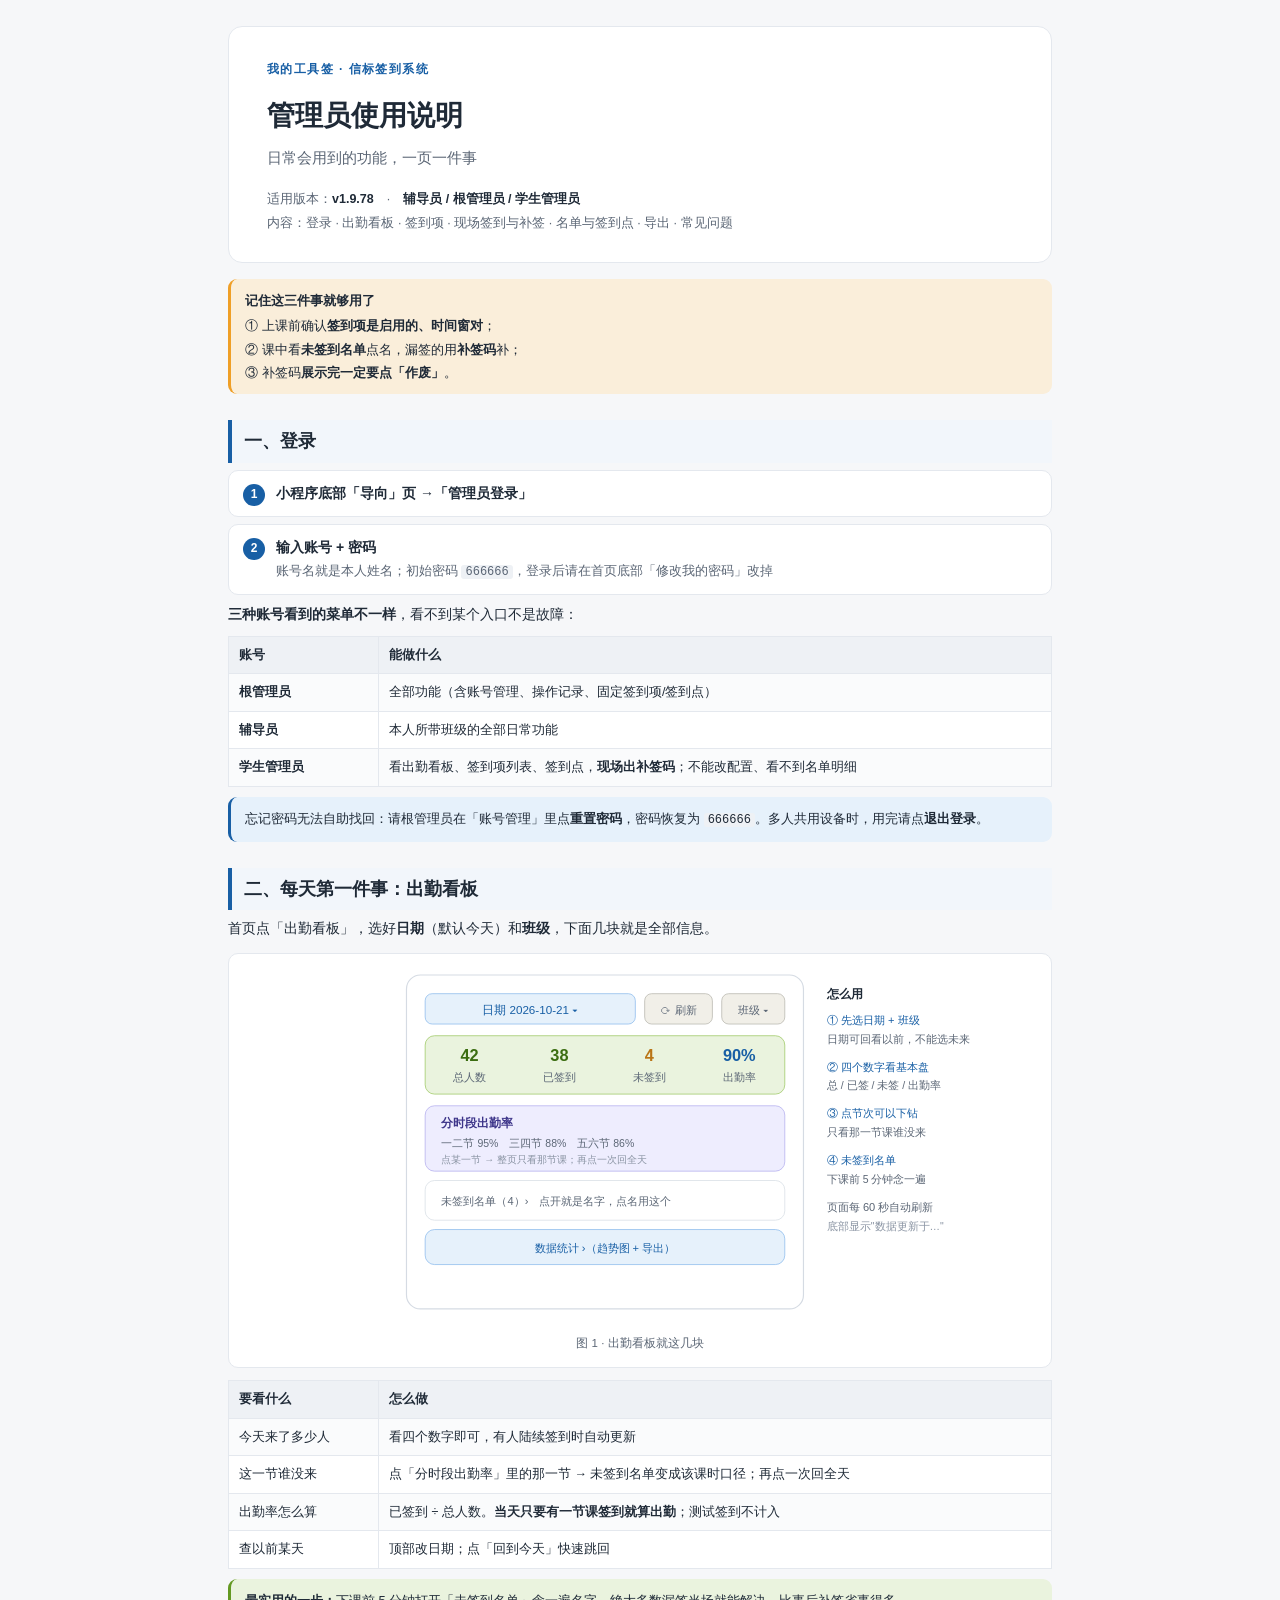
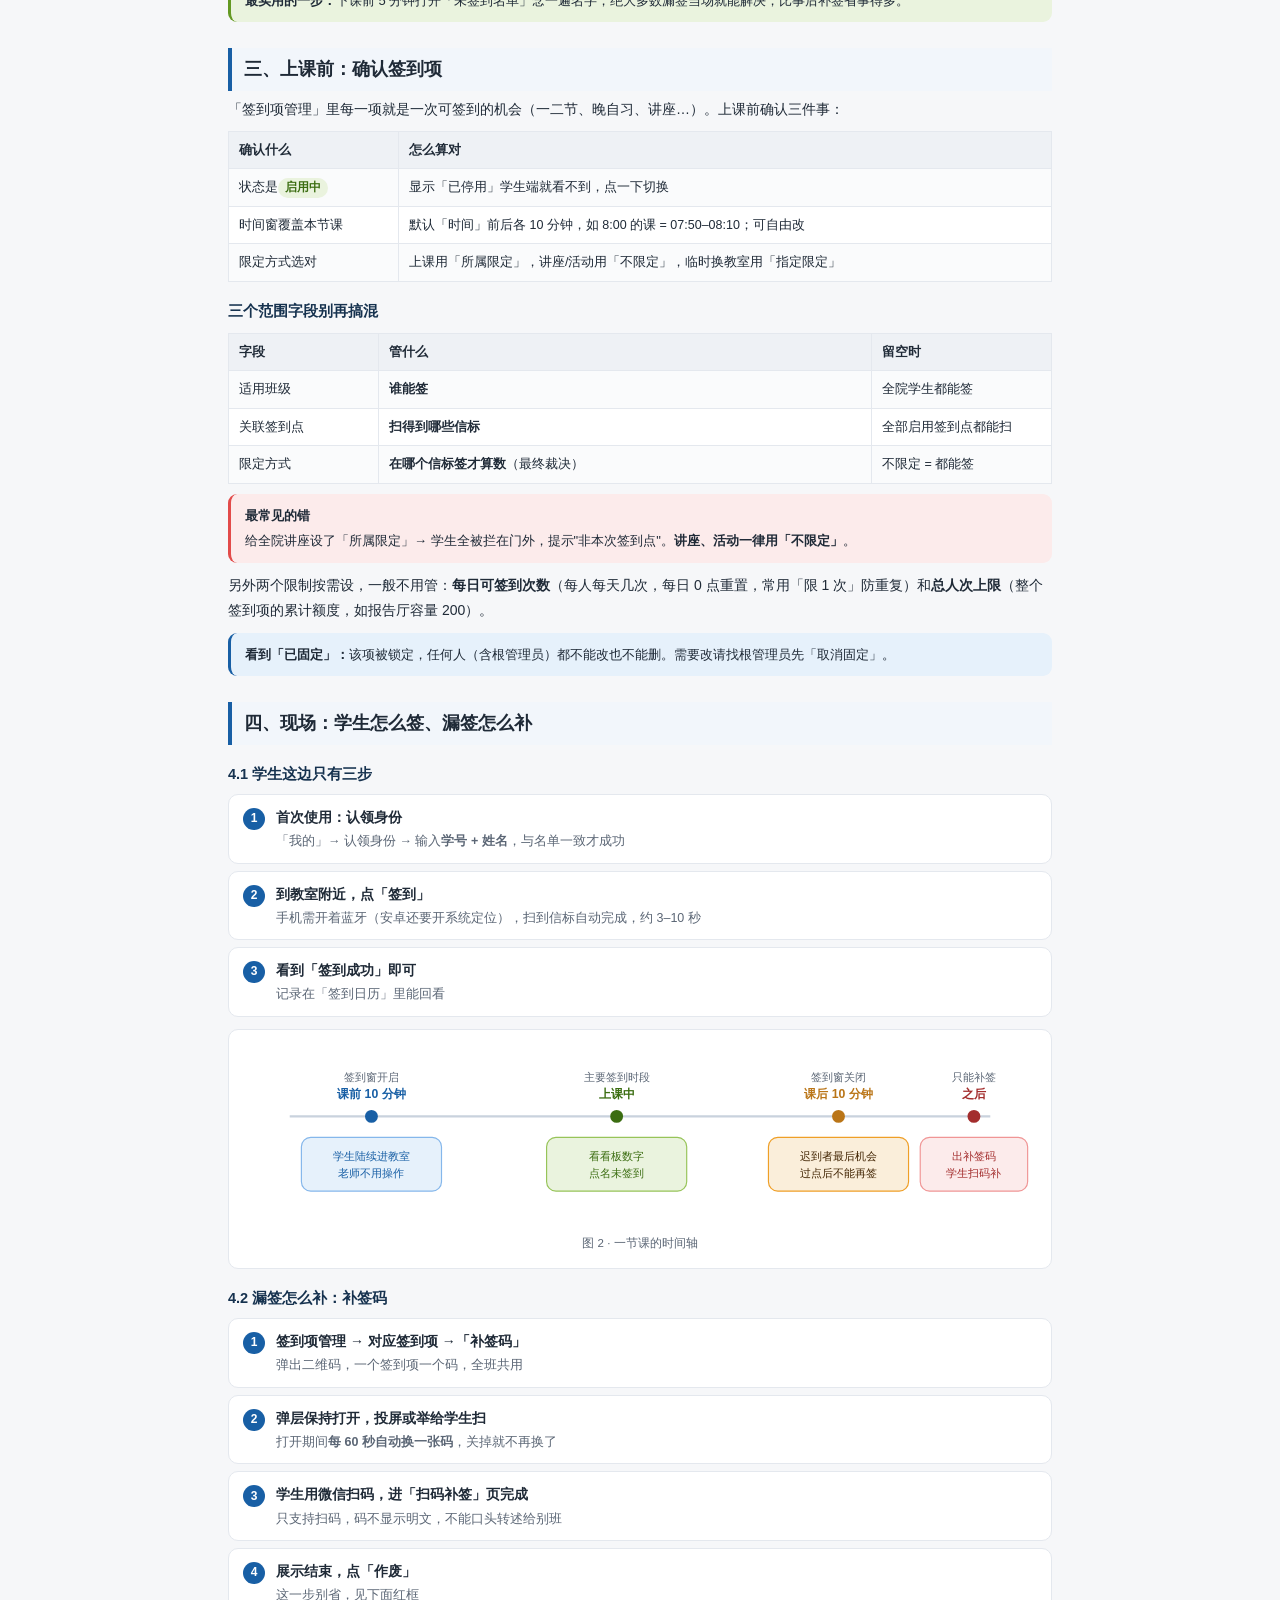
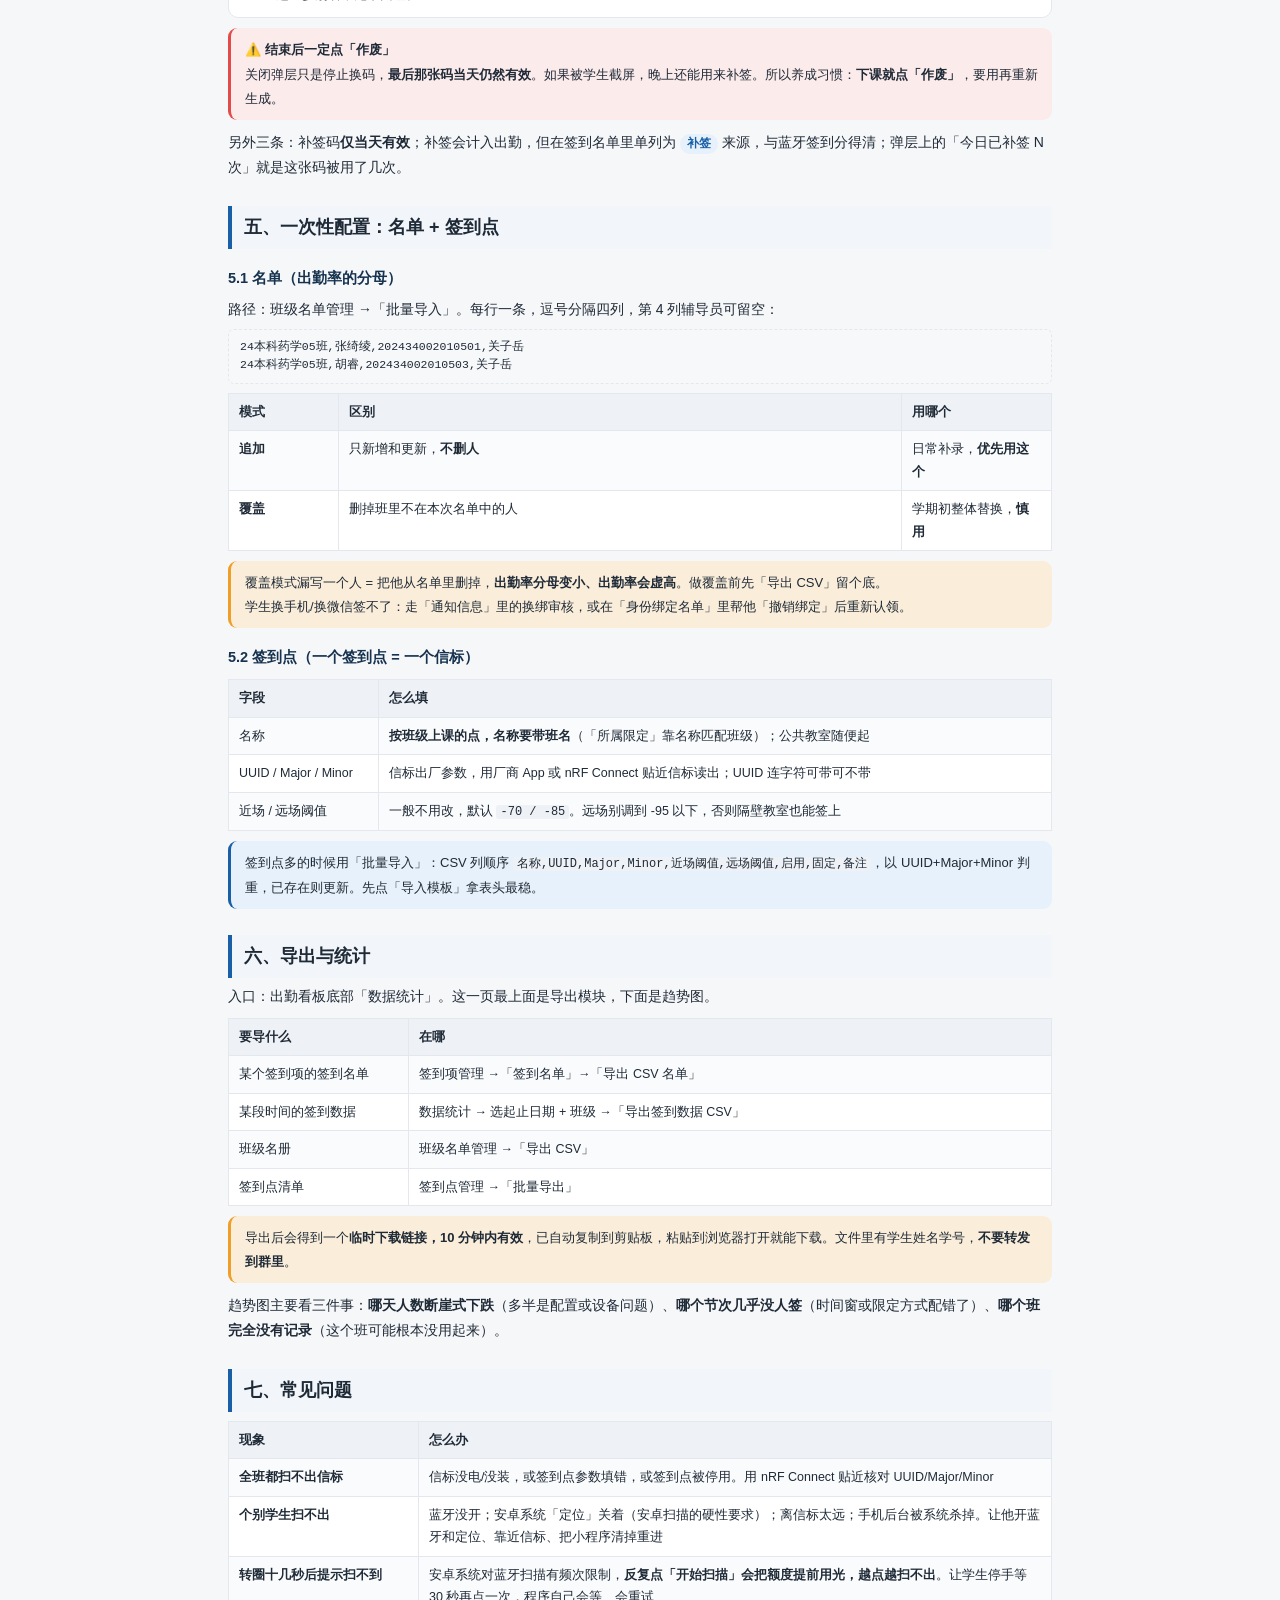
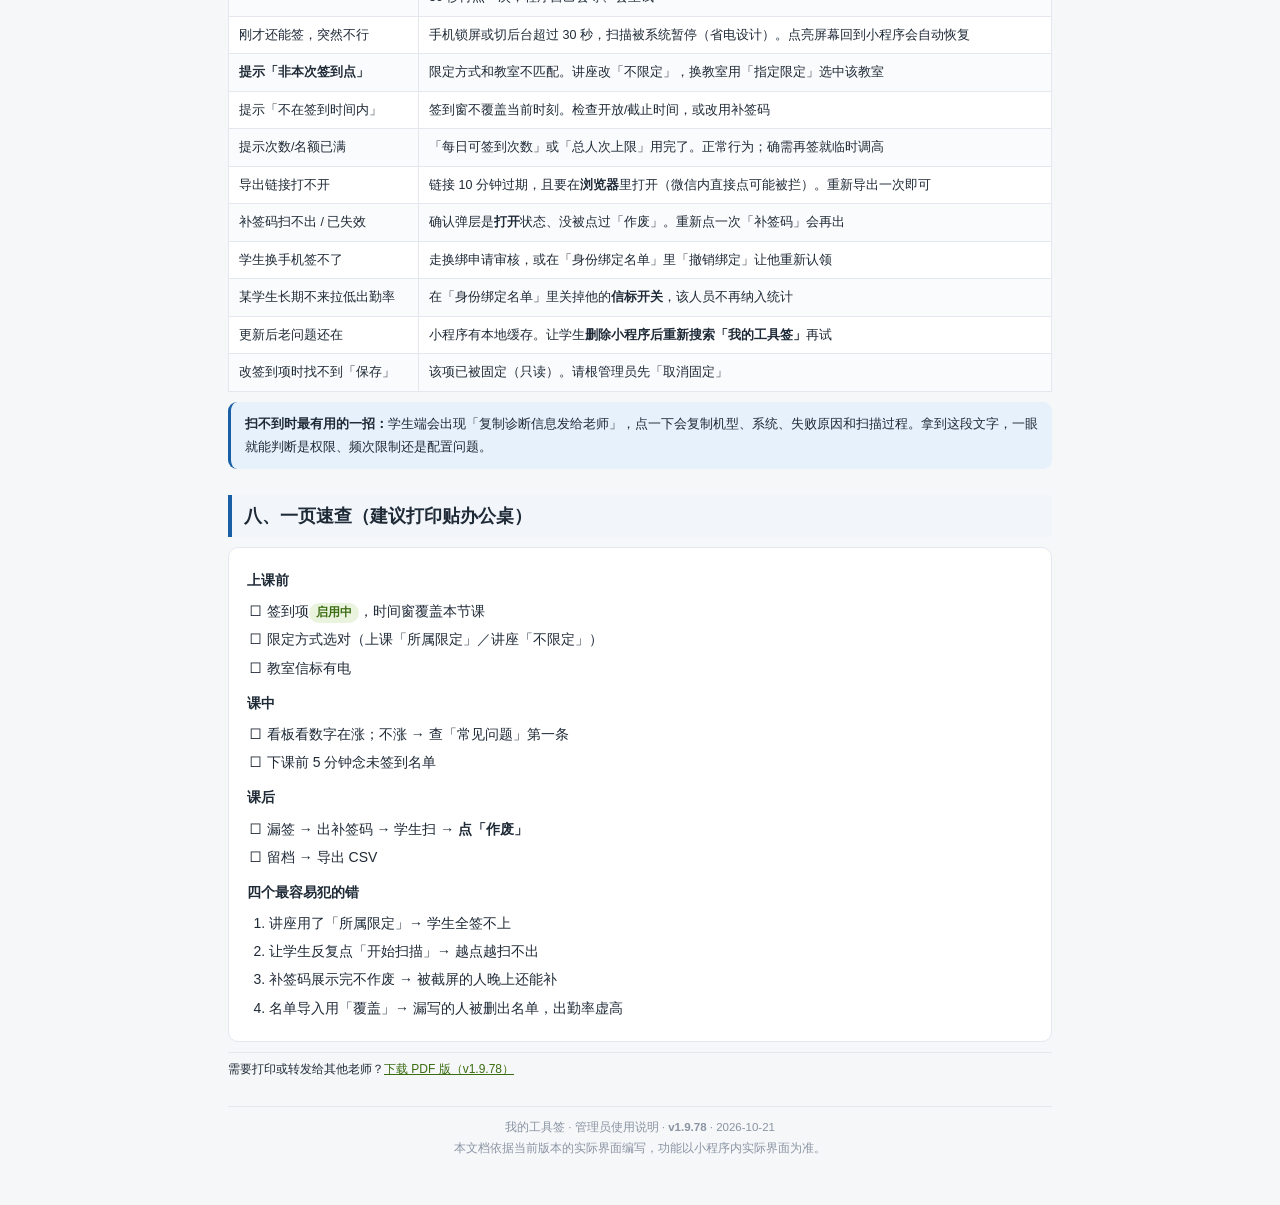
==== commit 9a4eba41: "docs: 管理员使用说明 v1.9.78（页面版）" ====
--- a/index.html
+++ b/index.html
@@ -1,121 +1,383 @@
-<!DOCTYPE html><html lang="zh"><head><script>(function(){
-  var needsPolyfill=(function(){
-    try{
-      if(typeof crypto==="undefined"||typeof crypto.randomUUID!=="function")return true;
-      if(typeof Object.hasOwn!=="function")return true;
-      if(typeof[].at!=="function")return true;
-      if(typeof[].findLast!=="function")return true;
-      return false;
-    }catch(e){return true}
-  })();
-  if(needsPolyfill){
-    document.write('<script src="./assets/polyfills.js"><\/script>');
+<!DOCTYPE html>
+<html lang="zh-CN">
+<head>
+<meta charset="UTF-8">
+<title>我的工具签 · 管理员使用说明 v1.9.78</title>
+<style>
+  @page { size: A4; margin: 15mm 13mm; }
+  :root{
+    --ink:#1f2a37; --ink2:#5b6675; --ink3:#8a94a3; --line:#e4e8ee; --bg:#f6f7f9; --card:#ffffff;
+    --navy:#185FA5; --navy-bg:#E6F1FB; --green:#3B6D11; --green-bg:#EAF3DE;
+    --orange:#BA7517; --orange-bg:#FAEEDA; --red:#A32D2D; --red-bg:#FCEBEB;
   }
-})();</script><script>window.appId = "";
-    window.userId = "";
-    window.tenantId = "";
-    window.userName = "";
-    window.csrfToken = "";
-    window.ENVIRONMENT = "";
-    window.__BASENAME__ = "/banhui-signin";
-    const appInfo = {
-      name: "线上班会签到系统",
-      avatar: "favicon.svg",
-      description: "线上班会签到系统",
-    };
-    if (appInfo.name) {
-      window._appInfo = appInfo;
-    }</script><script>(function(g){
-  if(!window[g]){var q=[];window[g]=function(){q.push([].slice.call(arguments));};window[g].q=q;}
-  window.__slardarErrBuf=window.__slardarErrBuf||[];
-  var ref=document.referrer||'';
-  function _cap(err){
-    if(window[g]&&!window[g].q){
-      window[g]('captureException',err instanceof Error?err:new Error(String(err)),{source:'runtime-error',referrer:ref});
-    }else{
-      (window.__slardarErrBuf=window.__slardarErrBuf||[]).push(err);
-    }
+  *{box-sizing:border-box;margin:0;padding:0}
+  body{font-family:"Microsoft YaHei","PingFang SC",-apple-system,sans-serif;background:var(--bg);
+       color:var(--ink);line-height:1.8;font-size:14px;-webkit-print-color-adjust:exact;print-color-adjust:exact}
+  .wrap{max-width:860px;margin:0 auto;padding:26px 18px 50px}
+
+  .cover{background:var(--card);border:1px solid var(--line);border-radius:14px;padding:32px 38px 26px;margin-bottom:16px}
+  .kicker{font-size:12px;color:var(--navy);font-weight:700;letter-spacing:.12em}
+  h1{font-size:28px;font-weight:800;margin:10px 0 4px}
+  .sub{font-size:14.5px;color:var(--ink2);margin-bottom:16px}
+  .meta{font-size:12.5px;color:var(--ink2);line-height:1.95}
+  .meta b{color:var(--ink)}
+
+  h2{font-size:18px;font-weight:800;margin:26px 0 6px;padding:5px 0 5px 12px;border-left:4px solid var(--navy);
+     background:#f2f6fb;break-after:avoid;page-break-after:avoid}
+  h3{font-size:14.5px;font-weight:700;margin:16px 0 6px;color:#16324f;break-after:avoid}
+  p{margin:6px 0}
+  b{font-weight:700}
+
+  .card{background:var(--card);border:1px solid var(--line);border-radius:10px;padding:14px 18px;margin:10px 0;
+        break-inside:avoid;page-break-inside:avoid}
+  .tip{border-radius:9px;padding:10px 14px;margin:10px 0;font-size:13px;break-inside:avoid;page-break-inside:avoid}
+  .tip.blue{background:var(--navy-bg);border-left:3px solid var(--navy)}
+  .tip.green{background:var(--green-bg);border-left:3px solid #639922}
+  .tip.orange{background:var(--orange-bg);border-left:3px solid #EF9F27}
+  .tip.red{background:var(--red-bg);border-left:3px solid #E24B4A}
+  .tip .h{display:block;font-weight:800;margin-bottom:2px}
+
+  table{width:100%;border-collapse:collapse;margin:9px 0;font-size:12.5px;background:var(--card);
+        break-inside:avoid;page-break-inside:avoid}
+  th{background:#eef1f5;text-align:left;padding:7px 10px;border:1px solid var(--line);font-weight:700}
+  td{padding:7px 10px;border:1px solid var(--line);vertical-align:top}
+  tr:nth-child(even) td{background:#fafbfc}
+
+  .step{display:flex;gap:11px;align-items:flex-start;background:var(--card);border:1px solid var(--line);
+        border-radius:10px;padding:10px 14px;margin:7px 0;break-inside:avoid;page-break-inside:avoid}
+  .num{flex:0 0 22px;height:22px;border-radius:50%;background:var(--navy);color:#fff;font-weight:700;
+       display:flex;align-items:center;justify-content:center;font-size:12px;margin-top:3px}
+  .step .t{font-weight:700}
+  .step .d{font-size:12.5px;color:var(--ink2)}
+
+  .fig{background:var(--card);border:1px solid var(--line);border-radius:10px;padding:14px;margin:12px 0;
+       break-inside:avoid;page-break-inside:avoid}
+  .fig .cap{font-size:11.5px;color:var(--ink2);text-align:center;margin-top:6px}
+
+  .tag{display:inline-block;padding:0 7px;border-radius:999px;font-size:11.5px;font-weight:700;line-height:1.7}
+  .tag.blue{background:var(--navy-bg);color:var(--navy)}
+  .tag.green{background:var(--green-bg);color:var(--green)}
+  .tag.orange{background:var(--orange-bg);color:#8a5510}
+  .tag.red{background:var(--red-bg);color:var(--red)}
+  .tag.gray{background:#eef0f3;color:#5b6675}
+
+  code{background:#eef1f5;border-radius:3px;padding:0 4px;font-size:12px;font-family:Consolas,monospace}
+  .mono{font-family:Consolas,monospace;font-size:11.5px;background:#f7f8fa;border:1px dashed var(--line);
+        border-radius:6px;padding:8px 11px;margin:7px 0;line-height:1.6;white-space:pre-wrap;word-break:break-all}
+  ul,ol{padding-left:20px;margin:6px 0}
+  li{margin:3px 0}
+  .footer{margin-top:26px;padding-top:10px;border-top:1px solid var(--line);font-size:11.5px;
+          color:var(--ink3);text-align:center;line-height:1.8}
+  .newpage{break-before:page;page-break-before:always}
+  @media print{
+    body{background:#fff}
+    .wrap{max-width:none;padding:0}
+    tr,td,th{break-inside:avoid}
   }
-  window.addEventListener('error',function(e){
-    if(e.error==null&&e.target instanceof Element){
-      var t=e.target,url=t.src||t.href||'';
-      if(url)window[g]('captureException',new Error('Resource load failed: '+url),{team:'miaoda-sdk',source:'resource-error',resourceType:t.tagName.toLowerCase(),resourceUrl:url,referrer:ref});
-      return;
-    }
-    if(e.error!=null){
-      var err=e.error;
-      if(e.filename&&typeof err.stack==='string'&&err.stack.indexOf(e.filename)<0){
-        try{err.stack+='\n    at '+e.filename+':'+(e.lineno||0)+':'+(e.colno||0);}catch(ex){}
-      }
-      _cap(err);
-    }else{
-      var msg=e.message||'Script error';
-      var err=new Error(msg);
-      if(e.filename)err.stack=msg+'\n    at '+e.filename+':'+(e.lineno||0)+':'+(e.colno||0);
-      _cap(err);
-    }
-  },true);
-  window.addEventListener('unhandledrejection',function(e){
-    if(e.reason!=null)_cap(e.reason instanceof Error?e.reason:new Error(String(e.reason)));
-  });
-})('KSlardarWeb');</script><script>(function (win, export_obj) {
-    win['LogAnalyticsObject'] = export_obj;
-    if (!win[export_obj]) {
-      function _collect() { _collect.q.push(arguments); }
-      _collect.q = _collect.q || [];
-      win[export_obj] = _collect;
-    }
-    win[export_obj].l = +new Date();
-  })(window, 'collectEvent');
-
-<meta charset="UTF-8"><meta name="viewport" content="width=device-width, initial-scale=1.0, maximum-scale=5.0, minimum-scale=0.5, user-scalable=yes"><script>(function(){
-  function apply(){
-    try{
-      var w = Math.max(document.documentElement.clientWidth || 0, window.innerWidth || 0);
-      if (w < 700) return;
-      var m = document.querySelector('meta[name=viewport]');
-      if (!m) return;
-      var s = Math.min(2, Math.round((w / 480) * 100) / 100);
-      m.setAttribute('content', 'width=device-width, initial-scale=' + s +
-        ', maximum-scale=5.0, minimum-scale=0.5, user-scalable=yes');
-    }catch(e){}
-  }
-  if (document.readyState === 'loading') {
-    document.addEventListener('DOMContentLoaded', apply);
-  } else { apply(); }
-})();</script><title>线上班会签到系统</title><script>try {
-      window.__platform__ = JSON.parse('{}');
-    } catch (e) {
-      console.error('Failed to parse __platform__', e);
-    }</script><script>
-    window.__API_BASE__ = 'https://iwgjq1qrpu.aiforce.cloud/app/app_17dz83pwy25';
-  </script>
-<script>(function(){
-  var BLACK={traceparent:1,tracestate:1,'x-tt-traceinfo':1};
-  var orig=XMLHttpRequest.prototype.setRequestHeader;
-  XMLHttpRequest.prototype.setRequestHeader=function(name,value){
-    if(Object.prototype.hasOwnProperty.call(BLACK,String(name).toLowerCase()))return;
-    return orig.call(this,name,value);
-  };
-})();</script>
-<script>(function(){
-  try{
-    var pd=Object.getOwnPropertyDescriptor(XMLHttpRequest.prototype,'responseText');
-    if(pd&&pd.get){
-      var g=pd.get;
-      Object.defineProperty(XMLHttpRequest.prototype,'responseText',{
-        get:function(){
-          var v=g.call(this);
-          if(typeof v==='string'&&v.indexOf('"2班"')!==-1){
-            v=v.split('"2班"').join('"24药学本科02班"');
-          }
-          return v;
-        },
-        configurable:true
-      });
-    }
-  }catch(e){}
-})();</script>
-
-<script type="module" crossorigin src="./assets/index-CYDQB81N-v3.js"></script><link rel="modulepreload" crossorigin href="./assets/rolldown-runtime-hePW80VL.js"><link rel="modulepreload" crossorigin href="./assets/radix-DY-eoBJD.js"><link rel="stylesheet" crossorigin href="./assets/index-1FBasqZF.css"><meta property="og:title" content="线上班会签到系统"><meta property="og:description" content="线上班会签到系统"><meta property="og:image" content="https://guan4425390.github.io/banhui-signin/favicon.svg"><meta name="description" content="线上班会签到系统"><link rel="icon" href="favicon.svg">
-</head><body><div id="root"></div></body></html>+</style>
+</head>
+<body>
+<div class="wrap">
+
+<!-- ==================== 封面 ==================== -->
+<div class="cover">
+  <div class="kicker">我的工具签 · 信标签到系统</div>
+  <h1>管理员使用说明</h1>
+  <div class="sub">日常会用到的功能，一页一件事</div>
+  <div class="meta">
+    适用版本：<b>v1.9.78</b>　·　<b>辅导员 / 根管理员 / 学生管理员</b><br>
+    内容：登录 · 出勤看板 · 签到项 · 现场签到与补签 · 名单与签到点 · 导出 · 常见问题
+  </div>
+</div>
+
+<div class="tip orange">
+  <span class="h">记住这三件事就够用了</span>
+  ① 上课前确认<b>签到项是启用的、时间窗对</b>；<br>
+  ② 课中看<b>未签到名单</b>点名，漏签的用<b>补签码</b>补；<br>
+  ③ 补签码<b>展示完一定要点「作废」</b>。
+</div>
+
+<!-- ==================== 一、登录 ==================== -->
+<h2>一、登录</h2>
+<div class="step"><div class="num">1</div><div><div class="t">小程序底部「导向」页 →「管理员登录」</div></div></div>
+<div class="step"><div class="num">2</div><div><div class="t">输入账号 + 密码</div><div class="d">账号名就是本人姓名；初始密码 <code>666666</code>，登录后请在首页底部「修改我的密码」改掉</div></div></div>
+
+<p><b>三种账号看到的菜单不一样</b>，看不到某个入口不是故障：</p>
+<table>
+  <tr><th style="width:150px">账号</th><th>能做什么</th></tr>
+  <tr><td><b>根管理员</b></td><td>全部功能（含账号管理、操作记录、固定签到项/签到点）</td></tr>
+  <tr><td><b>辅导员</b></td><td>本人所带班级的全部日常功能</td></tr>
+  <tr><td><b>学生管理员</b></td><td>看出勤看板、签到项列表、签到点，<b>现场出补签码</b>；不能改配置、看不到名单明细</td></tr>
+</table>
+<div class="tip blue">忘记密码无法自助找回：请根管理员在「账号管理」里点<b>重置密码</b>，密码恢复为 <code>666666</code>。多人共用设备时，用完请点<b>退出登录</b>。</div>
+
+<!-- ==================== 二、出勤看板 ==================== -->
+<h2 class="newpage">二、每天第一件事：出勤看板</h2>
+<p>首页点「出勤看板」，选好<b>日期</b>（默认今天）和<b>班级</b>，下面几块就是全部信息。</p>
+
+<div class="fig">
+<svg viewBox="0 0 680 300" width="100%" role="img" xmlns="http://www.w3.org/2000/svg">
+  <title>出勤看板结构</title>
+  <desc>顶部选日期与班级，四个数字显示总人数已签到未签到出勤率，下面是分时段出勤率和未签到名单</desc>
+  <rect x="140" y="6" width="340" height="286" rx="12" fill="#ffffff" stroke="#d5dbe3"/>
+  <rect x="156" y="22" width="180" height="26" rx="6" fill="#E6F1FB" stroke="#85B7EB" stroke-width=".6"/>
+  <text x="246" y="39" text-anchor="middle" font-size="10" fill="#185FA5">日期 2026-10-21 ▾</text>
+  <rect x="344" y="22" width="58" height="26" rx="6" fill="#F1EFE8" stroke="#B4B2A9" stroke-width=".6"/>
+  <text x="373" y="39" text-anchor="middle" font-size="9.5" fill="#5b6675">⟳ 刷新</text>
+  <rect x="410" y="22" width="54" height="26" rx="6" fill="#F1EFE8" stroke="#B4B2A9" stroke-width=".6"/>
+  <text x="437" y="39" text-anchor="middle" font-size="9.5" fill="#5b6675">班级 ▾</text>
+
+  <rect x="156" y="58" width="308" height="50" rx="8" fill="#EAF3DE" stroke="#97C459" stroke-width=".6"/>
+  <text x="194" y="80" text-anchor="middle" font-size="14" font-weight="700" fill="#3B6D11">42</text>
+  <text x="194" y="97" text-anchor="middle" font-size="9" fill="#5b6675">总人数</text>
+  <text x="271" y="80" text-anchor="middle" font-size="14" font-weight="700" fill="#3B6D11">38</text>
+  <text x="271" y="97" text-anchor="middle" font-size="9" fill="#5b6675">已签到</text>
+  <text x="348" y="80" text-anchor="middle" font-size="14" font-weight="700" fill="#BA7517">4</text>
+  <text x="348" y="97" text-anchor="middle" font-size="9" fill="#5b6675">未签到</text>
+  <text x="425" y="80" text-anchor="middle" font-size="14" font-weight="700" fill="#185FA5">90%</text>
+  <text x="425" y="97" text-anchor="middle" font-size="9" fill="#5b6675">出勤率</text>
+
+  <rect x="156" y="118" width="308" height="56" rx="8" fill="#EEEDFE" stroke="#AFA9EC" stroke-width=".6"/>
+  <text x="170" y="136" font-size="10" font-weight="700" fill="#3C3489">分时段出勤率</text>
+  <text x="170" y="153" font-size="9" fill="#5b6675">一二节 95%　三四节 88%　五六节 86%</text>
+  <text x="170" y="167" font-size="8.5" fill="#8a94a3">点某一节 → 整页只看那节课；再点一次回全天</text>
+
+  <rect x="156" y="182" width="308" height="34" rx="8" fill="#ffffff" stroke="#d5dbe3" stroke-width=".6"/>
+  <text x="170" y="203" font-size="9.5" fill="#5b6675">未签到名单（4）›　点开就是名字，点名用这个</text>
+
+  <rect x="156" y="224" width="308" height="30" rx="8" fill="#E6F1FB" stroke="#85B7EB" stroke-width=".6"/>
+  <text x="310" y="243" text-anchor="middle" font-size="9.5" fill="#185FA5">数据统计 ›（趋势图 + 导出）</text>
+
+  <text x="500" y="26" font-size="10.5" font-weight="700" fill="#1f2a37">怎么用</text>
+  <text x="500" y="48" font-size="9.5" fill="#185FA5">① 先选日期 + 班级</text>
+  <text x="500" y="64" font-size="9" fill="#5b6675">日期可回看以前，不能选未来</text>
+  <text x="500" y="88" font-size="9.5" fill="#185FA5">② 四个数字看基本盘</text>
+  <text x="500" y="104" font-size="9" fill="#5b6675">总 / 已签 / 未签 / 出勤率</text>
+  <text x="500" y="128" font-size="9.5" fill="#185FA5">③ 点节次可以下钻</text>
+  <text x="500" y="144" font-size="9" fill="#5b6675">只看那一节课谁没来</text>
+  <text x="500" y="168" font-size="9.5" fill="#185FA5">④ 未签到名单</text>
+  <text x="500" y="184" font-size="9" fill="#5b6675">下课前 5 分钟念一遍</text>
+  <text x="500" y="208" font-size="9.5" fill="#5b6675">页面每 60 秒自动刷新</text>
+  <text x="500" y="224" font-size="9" fill="#8a94a3">底部显示"数据更新于…"</text>
+</svg>
+<div class="cap">图 1 · 出勤看板就这几块</div>
+</div>
+
+<table>
+  <tr><th style="width:150px">要看什么</th><th>怎么做</th></tr>
+  <tr><td>今天来了多少人</td><td>看四个数字即可，有人陆续签到时自动更新</td></tr>
+  <tr><td>这一节谁没来</td><td>点「分时段出勤率」里的那一节 → 未签到名单变成该课时口径；再点一次回全天</td></tr>
+  <tr><td>出勤率怎么算</td><td>已签到 ÷ 总人数。<b>当天只要有一节课签到就算出勤</b>；测试签到不计入</td></tr>
+  <tr><td>查以前某天</td><td>顶部改日期；点「回到今天」快速跳回</td></tr>
+</table>
+<div class="tip green"><b>最实用的一步：</b>下课前 5 分钟打开「未签到名单」念一遍名字，绝大多数漏签当场就能解决，比事后补签省事得多。</div>
+
+<!-- ==================== 三、签到项 ==================== -->
+<h2>三、上课前：确认签到项</h2>
+<p>「签到项管理」里每一项就是一次可签到的机会（一二节、晚自习、讲座…）。上课前确认三件事：</p>
+<table>
+  <tr><th style="width:170px">确认什么</th><th>怎么算对</th></tr>
+  <tr><td>状态是<span class="tag green">启用中</span></td><td>显示「已停用」学生端就看不到，点一下切换</td></tr>
+  <tr><td>时间窗覆盖本节课</td><td>默认「时间」前后各 10 分钟，如 8:00 的课 = 07:50–08:10；可自由改</td></tr>
+  <tr><td>限定方式选对</td><td>上课用「所属限定」，讲座/活动用「不限定」，临时换教室用「指定限定」</td></tr>
+</table>
+
+<h3>三个范围字段别再搞混</h3>
+<table>
+  <tr><th style="width:150px">字段</th><th>管什么</th><th style="width:180px">留空时</th></tr>
+  <tr><td>适用班级</td><td><b>谁能签</b></td><td>全院学生都能签</td></tr>
+  <tr><td>关联签到点</td><td><b>扫得到哪些信标</b></td><td>全部启用签到点都能扫</td></tr>
+  <tr><td>限定方式</td><td><b>在哪个信标签才算数</b>（最终裁决）</td><td>不限定 = 都能签</td></tr>
+</table>
+<div class="tip red"><span class="h">最常见的错</span>给全院讲座设了「所属限定」→ 学生全被拦在门外，提示"非本次签到点"。<b>讲座、活动一律用「不限定」</b>。</div>
+
+<p>另外两个限制按需设，一般不用管：<b>每日可签到次数</b>（每人每天几次，每日 0 点重置，常用「限 1 次」防重复）和<b>总人次上限</b>（整个签到项的累计额度，如报告厅容量 200）。</p>
+<div class="tip blue"><b>看到「已固定」：</b>该项被锁定，任何人（含根管理员）都不能改也不能删。需要改请找根管理员先「取消固定」。</div>
+
+<!-- ==================== 四、现场签到 ==================== -->
+<h2>四、现场：学生怎么签、漏签怎么补</h2>
+
+<h3>4.1 学生这边只有三步</h3>
+<div class="step"><div class="num">1</div><div><div class="t">首次使用：认领身份</div><div class="d">「我的」→ 认领身份 → 输入<b>学号 + 姓名</b>，与名单一致才成功</div></div></div>
+<div class="step"><div class="num">2</div><div><div class="t">到教室附近，点「签到」</div><div class="d">手机需开着蓝牙（安卓还要开系统定位），扫到信标自动完成，约 3–10 秒</div></div></div>
+<div class="step"><div class="num">3</div><div><div class="t">看到「签到成功」即可</div><div class="d">记录在「签到日历」里能回看</div></div></div>
+
+<div class="fig">
+<svg viewBox="0 0 680 150" width="100%" role="img" xmlns="http://www.w3.org/2000/svg">
+  <title>一节课的签到时间轴</title>
+  <desc>课前十分钟签到窗开启，上课中是主要签到时段，课后十分钟关闭，之后只能补签</desc>
+  <line x1="40" y1="62" x2="640" y2="62" stroke="#c9d2dd" stroke-width="2"/>
+  <circle cx="110" cy="62" r="5.5" fill="#185FA5"/>
+  <circle cx="320" cy="62" r="5.5" fill="#3B6D11"/>
+  <circle cx="510" cy="62" r="5.5" fill="#BA7517"/>
+  <circle cx="626" cy="62" r="5.5" fill="#A32D2D"/>
+
+  <text x="110" y="46" text-anchor="middle" font-size="10.5" font-weight="700" fill="#185FA5">课前 10 分钟</text>
+  <text x="110" y="32" text-anchor="middle" font-size="9" fill="#5b6675">签到窗开启</text>
+  <text x="320" y="46" text-anchor="middle" font-size="10.5" font-weight="700" fill="#3B6D11">上课中</text>
+  <text x="320" y="32" text-anchor="middle" font-size="9" fill="#5b6675">主要签到时段</text>
+  <text x="510" y="46" text-anchor="middle" font-size="10.5" font-weight="700" fill="#BA7517">课后 10 分钟</text>
+  <text x="510" y="32" text-anchor="middle" font-size="9" fill="#5b6675">签到窗关闭</text>
+  <text x="626" y="46" text-anchor="middle" font-size="10.5" font-weight="700" fill="#A32D2D">之后</text>
+  <text x="626" y="32" text-anchor="middle" font-size="9" fill="#5b6675">只能补签</text>
+
+  <rect x="50" y="80" width="120" height="46" rx="8" fill="#E6F1FB" stroke="#85B7EB"/>
+  <text x="110" y="99" text-anchor="middle" font-size="9" fill="#185FA5">学生陆续进教室</text>
+  <text x="110" y="114" text-anchor="middle" font-size="9" fill="#185FA5">老师不用操作</text>
+  <rect x="260" y="80" width="120" height="46" rx="8" fill="#EAF3DE" stroke="#97C459"/>
+  <text x="320" y="99" text-anchor="middle" font-size="9" fill="#3B6D11">看看板数字</text>
+  <text x="320" y="114" text-anchor="middle" font-size="9" fill="#3B6D11">点名未签到</text>
+  <rect x="450" y="80" width="120" height="46" rx="8" fill="#FAEEDA" stroke="#EF9F27"/>
+  <text x="510" y="99" text-anchor="middle" font-size="9" fill="#412402">迟到者最后机会</text>
+  <text x="510" y="114" text-anchor="middle" font-size="9" fill="#412402">过点后不能再签</text>
+  <rect x="580" y="80" width="92" height="46" rx="8" fill="#FCEBEB" stroke="#F09595"/>
+  <text x="626" y="99" text-anchor="middle" font-size="9" fill="#A32D2D">出补签码</text>
+  <text x="626" y="114" text-anchor="middle" font-size="9" fill="#A32D2D">学生扫码补</text>
+</svg>
+<div class="cap">图 2 · 一节课的时间轴</div>
+</div>
+
+<h3>4.2 漏签怎么补：补签码</h3>
+<div class="step"><div class="num">1</div><div><div class="t">签到项管理 → 对应签到项 →「补签码」</div><div class="d">弹出二维码，一个签到项一个码，全班共用</div></div></div>
+<div class="step"><div class="num">2</div><div><div class="t">弹层保持打开，投屏或举给学生扫</div><div class="d">打开期间<b>每 60 秒自动换一张码</b>，关掉就不再换了</div></div></div>
+<div class="step"><div class="num">3</div><div><div class="t">学生用微信扫码，进「扫码补签」页完成</div><div class="d">只支持扫码，码不显示明文，不能口头转述给别班</div></div></div>
+<div class="step"><div class="num">4</div><div><div class="t">展示结束，点「作废」</div><div class="d">这一步别省，见下面红框</div></div></div>
+
+<div class="tip red">
+  <span class="h">⚠️ 结束后一定点「作废」</span>
+  关闭弹层只是停止换码，<b>最后那张码当天仍然有效</b>。如果被学生截屏，晚上还能用来补签。所以养成习惯：<b>下课就点「作废」</b>，要用再重新生成。
+</div>
+<p>另外三条：补签码<b>仅当天有效</b>；补签会计入出勤，但在签到名单里单列为 <span class="tag blue">补签</span> 来源，与蓝牙签到分得清；弹层上的「今日已补签 N 次」就是这张码被用了几次。</p>
+
+<!-- ==================== 五、名单与签到点 ==================== -->
+<h2>五、一次性配置：名单 + 签到点</h2>
+
+<h3>5.1 名单（出勤率的分母）</h3>
+<p>路径：班级名单管理 →「批量导入」。每行一条，逗号分隔四列，第 4 列辅导员可留空：</p>
+<div class="mono">24本科药学05班,张绮绫,202434002010501,关子岳
+24本科药学05班,胡睿,202434002010503,关子岳</div>
+<table>
+  <tr><th style="width:110px">模式</th><th>区别</th><th style="width:150px">用哪个</th></tr>
+  <tr><td><b>追加</b></td><td>只新增和更新，<b>不删人</b></td><td>日常补录，<b>优先用这个</b></td></tr>
+  <tr><td><b>覆盖</b></td><td>删掉班里不在本次名单中的人</td><td>学期初整体替换，<b>慎用</b></td></tr>
+</table>
+<div class="tip orange">覆盖模式漏写一个人 = 把他从名单里删掉，<b>出勤率分母变小、出勤率会虚高</b>。做覆盖前先「导出 CSV」留个底。<br>学生换手机/换微信签不了：走「通知信息」里的换绑审核，或在「身份绑定名单」里帮他「撤销绑定」后重新认领。</div>
+
+<h3>5.2 签到点（一个签到点 = 一个信标）</h3>
+<table>
+  <tr><th style="width:150px">字段</th><th>怎么填</th></tr>
+  <tr><td>名称</td><td><b>按班级上课的点，名称要带班名</b>（「所属限定」靠名称匹配班级）；公共教室随便起</td></tr>
+  <tr><td>UUID / Major / Minor</td><td>信标出厂参数，用厂商 App 或 nRF Connect 贴近信标读出；UUID 连字符可带可不带</td></tr>
+  <tr><td>近场 / 远场阈值</td><td>一般不用改，默认 <code>-70 / -85</code>。远场别调到 -95 以下，否则隔壁教室也能签上</td></tr>
+</table>
+<div class="tip blue">签到点多的时候用「批量导入」：CSV 列顺序 <code>名称,UUID,Major,Minor,近场阈值,远场阈值,启用,固定,备注</code>，以 UUID+Major+Minor 判重，已存在则更新。先点「导入模板」拿表头最稳。</div>
+
+<!-- ==================== 六、导出 ==================== -->
+<h2>六、导出与统计</h2>
+<p>入口：出勤看板底部「数据统计」。这一页最上面是导出模块，下面是趋势图。</p>
+<table>
+  <tr><th style="width:180px">要导什么</th><th>在哪</th></tr>
+  <tr><td>某个签到项的签到名单</td><td>签到项管理 →「签到名单」→「导出 CSV 名单」</td></tr>
+  <tr><td>某段时间的签到数据</td><td>数据统计 → 选起止日期 + 班级 →「导出签到数据 CSV」</td></tr>
+  <tr><td>班级名册</td><td>班级名单管理 →「导出 CSV」</td></tr>
+  <tr><td>签到点清单</td><td>签到点管理 →「批量导出」</td></tr>
+</table>
+<div class="tip orange">导出后会得到一个<b>临时下载链接，10 分钟内有效</b>，已自动复制到剪贴板，粘贴到浏览器打开就能下载。文件里有学生姓名学号，<b>不要转发到群里</b>。</div>
+<p>趋势图主要看三件事：<b>哪天人数断崖式下跌</b>（多半是配置或设备问题）、<b>哪个节次几乎没人签</b>（时间窗或限定方式配错了）、<b>哪个班完全没有记录</b>（这个班可能根本没用起来）。</p>
+
+<!-- ==================== 七、常见问题 ==================== -->
+<h2>七、常见问题</h2>
+<table>
+  <tr><th style="width:190px">现象</th><th>怎么办</th></tr>
+  <tr>
+    <td><b>全班都扫不出信标</b></td>
+    <td>信标没电/没装，或签到点参数填错，或签到点被停用。用 nRF Connect 贴近核对 UUID/Major/Minor</td>
+  </tr>
+  <tr>
+    <td><b>个别学生扫不出</b></td>
+    <td>蓝牙没开；安卓系统「定位」关着（安卓扫描的硬性要求）；离信标太远；手机后台被系统杀掉。让他开蓝牙和定位、靠近信标、把小程序清掉重进</td>
+  </tr>
+  <tr>
+    <td><b>转圈十几秒后提示扫不到</b></td>
+    <td>安卓系统对蓝牙扫描有频次限制，<b>反复点「开始扫描」会把额度提前用光，越点越扫不出</b>。让学生停手等 30 秒再点一次，程序自己会等、会重试</td>
+  </tr>
+  <tr>
+    <td>刚才还能签，突然不行</td>
+    <td>手机锁屏或切后台超过 30 秒，扫描被系统暂停（省电设计）。点亮屏幕回到小程序会自动恢复</td>
+  </tr>
+  <tr>
+    <td><b>提示「非本次签到点」</b></td>
+    <td>限定方式和教室不匹配。讲座改「不限定」，换教室用「指定限定」选中该教室</td>
+  </tr>
+  <tr>
+    <td>提示「不在签到时间内」</td>
+    <td>签到窗不覆盖当前时刻。检查开放/截止时间，或改用补签码</td>
+  </tr>
+  <tr>
+    <td>提示次数/名额已满</td>
+    <td>「每日可签到次数」或「总人次上限」用完了。正常行为；确需再签就临时调高</td>
+  </tr>
+  <tr>
+    <td>导出链接打不开</td>
+    <td>链接 10 分钟过期，且要在<b>浏览器</b>里打开（微信内直接点可能被拦）。重新导出一次即可</td>
+  </tr>
+  <tr>
+    <td>补签码扫不出 / 已失效</td>
+    <td>确认弹层是<b>打开</b>状态、没被点过「作废」。重新点一次「补签码」会再出</td>
+  </tr>
+  <tr>
+    <td>学生换手机签不了</td>
+    <td>走换绑申请审核，或在「身份绑定名单」里「撤销绑定」让他重新认领</td>
+  </tr>
+  <tr>
+    <td>某学生长期不来拉低出勤率</td>
+    <td>在「身份绑定名单」里关掉他的<b>信标开关</b>，该人员不再纳入统计</td>
+  </tr>
+  <tr>
+    <td>更新后老问题还在</td>
+    <td>小程序有本地缓存。让学生<b>删除小程序后重新搜索「我的工具签」</b>再试</td>
+  </tr>
+  <tr>
+    <td>改签到项时找不到「保存」</td>
+    <td>该项已被固定（只读）。请根管理员先「取消固定」</td>
+  </tr>
+</table>
+<div class="tip blue"><b>扫不到时最有用的一招：</b>学生端会出现「复制诊断信息发给老师」，点一下会复制机型、系统、失败原因和扫描过程。拿到这段文字，一眼就能判断是权限、频次限制还是配置问题。</div>
+
+<!-- ==================== 八、速查 ==================== -->
+<h2>八、一页速查（建议打印贴办公桌）</h2>
+<div class="card">
+  <p style="font-weight:700;margin-bottom:4px;">上课前</p>
+  <ul style="list-style:none;padding-left:2px;">
+    <li>☐ 签到项<span class="tag green">启用中</span>，时间窗覆盖本节课</li>
+    <li>☐ 限定方式选对（上课「所属限定」／讲座「不限定」）</li>
+    <li>☐ 教室信标有电</li>
+  </ul>
+  <p style="font-weight:700;margin:10px 0 4px;">课中</p>
+  <ul style="list-style:none;padding-left:2px;">
+    <li>☐ 看板看数字在涨；不涨 → 查「常见问题」第一条</li>
+    <li>☐ 下课前 5 分钟念未签到名单</li>
+  </ul>
+  <p style="font-weight:700;margin:10px 0 4px;">课后</p>
+  <ul style="list-style:none;padding-left:2px;">
+    <li>☐ 漏签 → 出补签码 → 学生扫 → <b>点「作废」</b></li>
+    <li>☐ 留档 → 导出 CSV</li>
+  </ul>
+  <p style="font-weight:700;margin:10px 0 4px;">四个最容易犯的错</p>
+  <ol style="padding-left:22px;">
+    <li>讲座用了「所属限定」→ 学生全签不上</li>
+    <li>让学生反复点「开始扫描」→ 越点越扫不出</li>
+    <li>补签码展示完不作废 → 被截屏的人晚上还能补</li>
+    <li>名单导入用「覆盖」→ 漏写的人被删出名单，出勤率虚高</li>
+  </ol>
+</div>
+
+<div style="border-top:1px solid #e4e8ee;margin-top:8px;padding-top:6px;font-size:12px">需要打印或转发给其他老师？<a href="manual-v1.9.78.pdf" style="color:#3B6D11">下载 PDF 版（v1.9.78）</a></div>
+<div class="footer">
+  我的工具签 · 管理员使用说明 · <b>v1.9.78</b> · 2026-10-21<br>
+  本文档依据当前版本的实际界面编写，功能以小程序内实际界面为准。
+</div>
+
+</div>
+</body>
+</html>
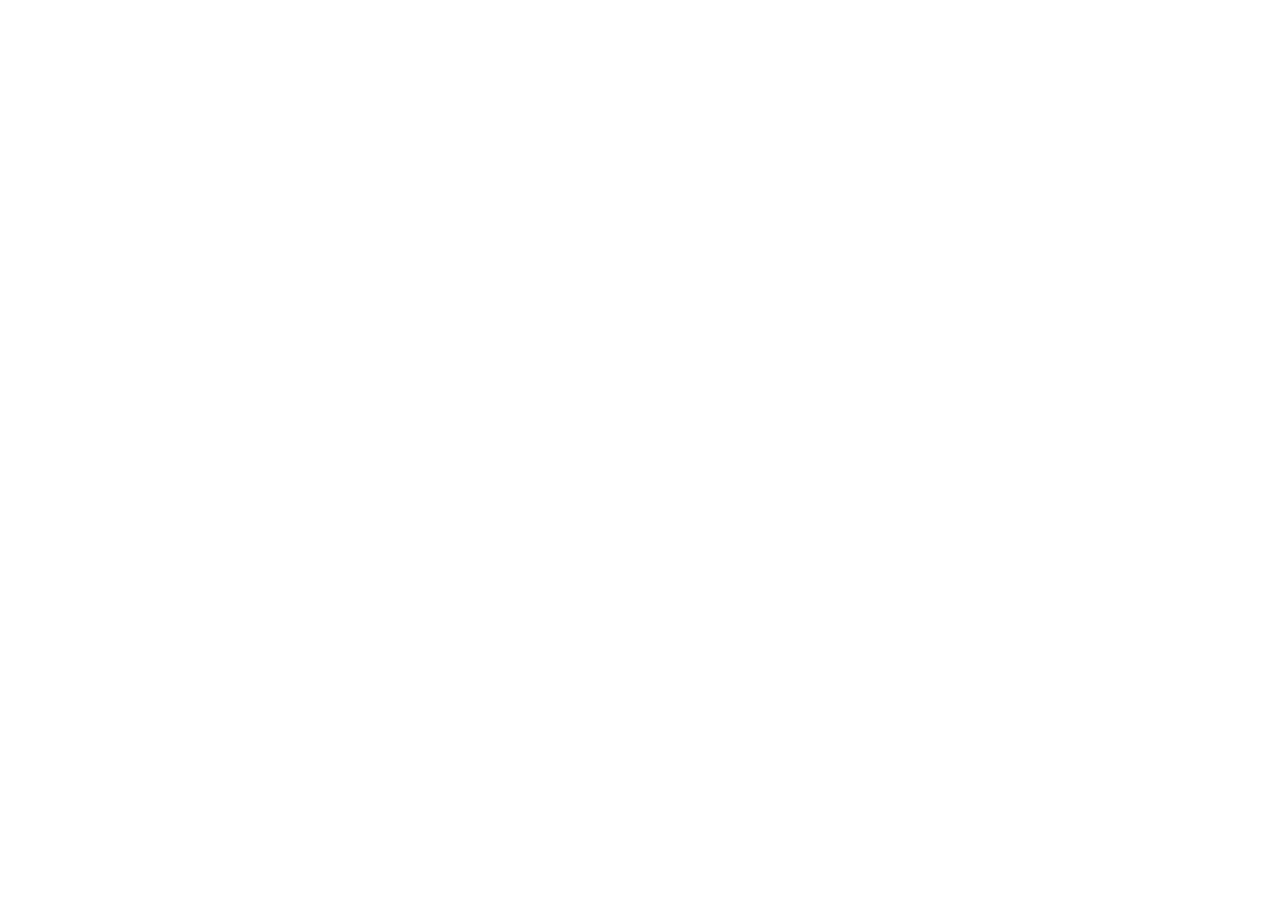
==== commit 1bdd42fc: "revert: 恢复班会签到入口页（误覆盖回滚）" ====
--- a/index.html
+++ b/index.html
@@ -1,383 +1,133 @@
-<!DOCTYPE html>
-<html lang="zh-CN">
-<head>
-<meta charset="UTF-8">
-<title>我的工具签 · 管理员使用说明 v1.9.78</title>
-<style>
-  @page { size: A4; margin: 15mm 13mm; }
-  :root{
-    --ink:#1f2a37; --ink2:#5b6675; --ink3:#8a94a3; --line:#e4e8ee; --bg:#f6f7f9; --card:#ffffff;
-    --navy:#185FA5; --navy-bg:#E6F1FB; --green:#3B6D11; --green-bg:#EAF3DE;
-    --orange:#BA7517; --orange-bg:#FAEEDA; --red:#A32D2D; --red-bg:#FCEBEB;
+<!DOCTYPE html><html lang="zh"><head><script>(function(){
+  var needsPolyfill=(function(){
+    try{
+      if(typeof crypto==="undefined"||typeof crypto.randomUUID!=="function")return true;
+      if(typeof Object.hasOwn!=="function")return true;
+      if(typeof[].at!=="function")return true;
+      if(typeof[].findLast!=="function")return true;
+      return false;
+    }catch(e){return true}
+  })();
+  if(needsPolyfill){
+    document.write('<script src="./assets/polyfills.js"><\/script>');
   }
-  *{box-sizing:border-box;margin:0;padding:0}
-  body{font-family:"Microsoft YaHei","PingFang SC",-apple-system,sans-serif;background:var(--bg);
-       color:var(--ink);line-height:1.8;font-size:14px;-webkit-print-color-adjust:exact;print-color-adjust:exact}
-  .wrap{max-width:860px;margin:0 auto;padding:26px 18px 50px}
+})();</script><script>window.appId = "";
+    window.userId = "";
+    window.tenantId = "";
+    window.userName = "";
+    window.csrfToken = "";
+    window.ENVIRONMENT = "";
+    window.__BASENAME__ = "/banhui-signin";
+    const appInfo = {
+      name: "线上班会签到系统",
+      avatar: "favicon.svg",
+      description: "线上班会签到系统",
+    };
+    if (appInfo.name) {
+      window._appInfo = appInfo;
+    }</script><script>(function(g){
+  if(!window[g]){var q=[];window[g]=function(){q.push([].slice.call(arguments));};window[g].q=q;}
+  window.__slardarErrBuf=window.__slardarErrBuf||[];
+  var ref=document.referrer||'';
+  function _cap(err){
+    if(window[g]&&!window[g].q){
+      window[g]('captureException',err instanceof Error?err:new Error(String(err)),{source:'runtime-error',referrer:ref});
+    }else{
+      (window.__slardarErrBuf=window.__slardarErrBuf||[]).push(err);
+    }
+  }
+  window.addEventListener('error',function(e){
+    if(e.error==null&&e.target instanceof Element){
+      var t=e.target,url=t.src||t.href||'';
+      if(url)window[g]('captureException',new Error('Resource load failed: '+url),{team:'miaoda-sdk',source:'resource-error',resourceType:t.tagName.toLowerCase(),resourceUrl:url,referrer:ref});
+      return;
+    }
+    if(e.error!=null){
+      var err=e.error;
+      if(e.filename&&typeof err.stack==='string'&&err.stack.indexOf(e.filename)<0){
+        try{err.stack+='\n    at '+e.filename+':'+(e.lineno||0)+':'+(e.colno||0);}catch(ex){}
+      }
+      _cap(err);
+    }else{
+      var msg=e.message||'Script error';
+      var err=new Error(msg);
+      if(e.filename)err.stack=msg+'\n    at '+e.filename+':'+(e.lineno||0)+':'+(e.colno||0);
+      _cap(err);
+    }
+  },true);
+  window.addEventListener('unhandledrejection',function(e){
+    if(e.reason!=null)_cap(e.reason instanceof Error?e.reason:new Error(String(e.reason)));
+  });
+})('KSlardarWeb');</script><script>(function (win, export_obj) {
+    win['LogAnalyticsObject'] = export_obj;
+    if (!win[export_obj]) {
+      function _collect() { _collect.q.push(arguments); }
+      _collect.q = _collect.q || [];
+      win[export_obj] = _collect;
+    }
+    win[export_obj].l = +new Date();
+  })(window, 'collectEvent');
 
-  .cover{background:var(--card);border:1px solid var(--line);border-radius:14px;padding:32px 38px 26px;margin-bottom:16px}
-  .kicker{font-size:12px;color:var(--navy);font-weight:700;letter-spacing:.12em}
-  h1{font-size:28px;font-weight:800;margin:10px 0 4px}
-  .sub{font-size:14.5px;color:var(--ink2);margin-bottom:16px}
-  .meta{font-size:12.5px;color:var(--ink2);line-height:1.95}
-  .meta b{color:var(--ink)}
-
-  h2{font-size:18px;font-weight:800;margin:26px 0 6px;padding:5px 0 5px 12px;border-left:4px solid var(--navy);
-     background:#f2f6fb;break-after:avoid;page-break-after:avoid}
-  h3{font-size:14.5px;font-weight:700;margin:16px 0 6px;color:#16324f;break-after:avoid}
-  p{margin:6px 0}
-  b{font-weight:700}
-
-  .card{background:var(--card);border:1px solid var(--line);border-radius:10px;padding:14px 18px;margin:10px 0;
-        break-inside:avoid;page-break-inside:avoid}
-  .tip{border-radius:9px;padding:10px 14px;margin:10px 0;font-size:13px;break-inside:avoid;page-break-inside:avoid}
-  .tip.blue{background:var(--navy-bg);border-left:3px solid var(--navy)}
-  .tip.green{background:var(--green-bg);border-left:3px solid #639922}
-  .tip.orange{background:var(--orange-bg);border-left:3px solid #EF9F27}
-  .tip.red{background:var(--red-bg);border-left:3px solid #E24B4A}
-  .tip .h{display:block;font-weight:800;margin-bottom:2px}
-
-  table{width:100%;border-collapse:collapse;margin:9px 0;font-size:12.5px;background:var(--card);
-        break-inside:avoid;page-break-inside:avoid}
-  th{background:#eef1f5;text-align:left;padding:7px 10px;border:1px solid var(--line);font-weight:700}
-  td{padding:7px 10px;border:1px solid var(--line);vertical-align:top}
-  tr:nth-child(even) td{background:#fafbfc}
-
-  .step{display:flex;gap:11px;align-items:flex-start;background:var(--card);border:1px solid var(--line);
-        border-radius:10px;padding:10px 14px;margin:7px 0;break-inside:avoid;page-break-inside:avoid}
-  .num{flex:0 0 22px;height:22px;border-radius:50%;background:var(--navy);color:#fff;font-weight:700;
-       display:flex;align-items:center;justify-content:center;font-size:12px;margin-top:3px}
-  .step .t{font-weight:700}
-  .step .d{font-size:12.5px;color:var(--ink2)}
-
-  .fig{background:var(--card);border:1px solid var(--line);border-radius:10px;padding:14px;margin:12px 0;
-       break-inside:avoid;page-break-inside:avoid}
-  .fig .cap{font-size:11.5px;color:var(--ink2);text-align:center;margin-top:6px}
-
-  .tag{display:inline-block;padding:0 7px;border-radius:999px;font-size:11.5px;font-weight:700;line-height:1.7}
-  .tag.blue{background:var(--navy-bg);color:var(--navy)}
-  .tag.green{background:var(--green-bg);color:var(--green)}
-  .tag.orange{background:var(--orange-bg);color:#8a5510}
-  .tag.red{background:var(--red-bg);color:var(--red)}
-  .tag.gray{background:#eef0f3;color:#5b6675}
-
-  code{background:#eef1f5;border-radius:3px;padding:0 4px;font-size:12px;font-family:Consolas,monospace}
-  .mono{font-family:Consolas,monospace;font-size:11.5px;background:#f7f8fa;border:1px dashed var(--line);
-        border-radius:6px;padding:8px 11px;margin:7px 0;line-height:1.6;white-space:pre-wrap;word-break:break-all}
-  ul,ol{padding-left:20px;margin:6px 0}
-  li{margin:3px 0}
-  .footer{margin-top:26px;padding-top:10px;border-top:1px solid var(--line);font-size:11.5px;
-          color:var(--ink3);text-align:center;line-height:1.8}
-  .newpage{break-before:page;page-break-before:always}
-  @media print{
-    body{background:#fff}
-    .wrap{max-width:none;padding:0}
-    tr,td,th{break-inside:avoid}
-  }
-</style>
-</head>
-<body>
-<div class="wrap">
-
-<!-- ==================== 封面 ==================== -->
-<div class="cover">
-  <div class="kicker">我的工具签 · 信标签到系统</div>
-  <h1>管理员使用说明</h1>
-  <div class="sub">日常会用到的功能，一页一件事</div>
-  <div class="meta">
-    适用版本：<b>v1.9.78</b>　·　<b>辅导员 / 根管理员 / 学生管理员</b><br>
-    内容：登录 · 出勤看板 · 签到项 · 现场签到与补签 · 名单与签到点 · 导出 · 常见问题
-  </div>
-</div>
-
-<div class="tip orange">
-  <span class="h">记住这三件事就够用了</span>
-  ① 上课前确认<b>签到项是启用的、时间窗对</b>；<br>
-  ② 课中看<b>未签到名单</b>点名，漏签的用<b>补签码</b>补；<br>
-  ③ 补签码<b>展示完一定要点「作废」</b>。
-</div>
-
-<!-- ==================== 一、登录 ==================== -->
-<h2>一、登录</h2>
-<div class="step"><div class="num">1</div><div><div class="t">小程序底部「导向」页 →「管理员登录」</div></div></div>
-<div class="step"><div class="num">2</div><div><div class="t">输入账号 + 密码</div><div class="d">账号名就是本人姓名；初始密码 <code>666666</code>，登录后请在首页底部「修改我的密码」改掉</div></div></div>
-
-<p><b>三种账号看到的菜单不一样</b>，看不到某个入口不是故障：</p>
-<table>
-  <tr><th style="width:150px">账号</th><th>能做什么</th></tr>
-  <tr><td><b>根管理员</b></td><td>全部功能（含账号管理、操作记录、固定签到项/签到点）</td></tr>
-  <tr><td><b>辅导员</b></td><td>本人所带班级的全部日常功能</td></tr>
-  <tr><td><b>学生管理员</b></td><td>看出勤看板、签到项列表、签到点，<b>现场出补签码</b>；不能改配置、看不到名单明细</td></tr>
-</table>
-<div class="tip blue">忘记密码无法自助找回：请根管理员在「账号管理」里点<b>重置密码</b>，密码恢复为 <code>666666</code>。多人共用设备时，用完请点<b>退出登录</b>。</div>
-
-<!-- ==================== 二、出勤看板 ==================== -->
-<h2 class="newpage">二、每天第一件事：出勤看板</h2>
-<p>首页点「出勤看板」，选好<b>日期</b>（默认今天）和<b>班级</b>，下面几块就是全部信息。</p>
-
-<div class="fig">
-<svg viewBox="0 0 680 300" width="100%" role="img" xmlns="http://www.w3.org/2000/svg">
-  <title>出勤看板结构</title>
-  <desc>顶部选日期与班级，四个数字显示总人数已签到未签到出勤率，下面是分时段出勤率和未签到名单</desc>
-  <rect x="140" y="6" width="340" height="286" rx="12" fill="#ffffff" stroke="#d5dbe3"/>
-  <rect x="156" y="22" width="180" height="26" rx="6" fill="#E6F1FB" stroke="#85B7EB" stroke-width=".6"/>
-  <text x="246" y="39" text-anchor="middle" font-size="10" fill="#185FA5">日期 2026-10-21 ▾</text>
-  <rect x="344" y="22" width="58" height="26" rx="6" fill="#F1EFE8" stroke="#B4B2A9" stroke-width=".6"/>
-  <text x="373" y="39" text-anchor="middle" font-size="9.5" fill="#5b6675">⟳ 刷新</text>
-  <rect x="410" y="22" width="54" height="26" rx="6" fill="#F1EFE8" stroke="#B4B2A9" stroke-width=".6"/>
-  <text x="437" y="39" text-anchor="middle" font-size="9.5" fill="#5b6675">班级 ▾</text>
-
-  <rect x="156" y="58" width="308" height="50" rx="8" fill="#EAF3DE" stroke="#97C459" stroke-width=".6"/>
-  <text x="194" y="80" text-anchor="middle" font-size="14" font-weight="700" fill="#3B6D11">42</text>
-  <text x="194" y="97" text-anchor="middle" font-size="9" fill="#5b6675">总人数</text>
-  <text x="271" y="80" text-anchor="middle" font-size="14" font-weight="700" fill="#3B6D11">38</text>
-  <text x="271" y="97" text-anchor="middle" font-size="9" fill="#5b6675">已签到</text>
-  <text x="348" y="80" text-anchor="middle" font-size="14" font-weight="700" fill="#BA7517">4</text>
-  <text x="348" y="97" text-anchor="middle" font-size="9" fill="#5b6675">未签到</text>
-  <text x="425" y="80" text-anchor="middle" font-size="14" font-weight="700" fill="#185FA5">90%</text>
-  <text x="425" y="97" text-anchor="middle" font-size="9" fill="#5b6675">出勤率</text>
-
-  <rect x="156" y="118" width="308" height="56" rx="8" fill="#EEEDFE" stroke="#AFA9EC" stroke-width=".6"/>
-  <text x="170" y="136" font-size="10" font-weight="700" fill="#3C3489">分时段出勤率</text>
-  <text x="170" y="153" font-size="9" fill="#5b6675">一二节 95%　三四节 88%　五六节 86%</text>
-  <text x="170" y="167" font-size="8.5" fill="#8a94a3">点某一节 → 整页只看那节课；再点一次回全天</text>
-
-  <rect x="156" y="182" width="308" height="34" rx="8" fill="#ffffff" stroke="#d5dbe3" stroke-width=".6"/>
-  <text x="170" y="203" font-size="9.5" fill="#5b6675">未签到名单（4）›　点开就是名字，点名用这个</text>
-
-  <rect x="156" y="224" width="308" height="30" rx="8" fill="#E6F1FB" stroke="#85B7EB" stroke-width=".6"/>
-  <text x="310" y="243" text-anchor="middle" font-size="9.5" fill="#185FA5">数据统计 ›（趋势图 + 导出）</text>
-
-  <text x="500" y="26" font-size="10.5" font-weight="700" fill="#1f2a37">怎么用</text>
-  <text x="500" y="48" font-size="9.5" fill="#185FA5">① 先选日期 + 班级</text>
-  <text x="500" y="64" font-size="9" fill="#5b6675">日期可回看以前，不能选未来</text>
-  <text x="500" y="88" font-size="9.5" fill="#185FA5">② 四个数字看基本盘</text>
-  <text x="500" y="104" font-size="9" fill="#5b6675">总 / 已签 / 未签 / 出勤率</text>
-  <text x="500" y="128" font-size="9.5" fill="#185FA5">③ 点节次可以下钻</text>
-  <text x="500" y="144" font-size="9" fill="#5b6675">只看那一节课谁没来</text>
-  <text x="500" y="168" font-size="9.5" fill="#185FA5">④ 未签到名单</text>
-  <text x="500" y="184" font-size="9" fill="#5b6675">下课前 5 分钟念一遍</text>
-  <text x="500" y="208" font-size="9.5" fill="#5b6675">页面每 60 秒自动刷新</text>
-  <text x="500" y="224" font-size="9" fill="#8a94a3">底部显示"数据更新于…"</text>
-</svg>
-<div class="cap">图 1 · 出勤看板就这几块</div>
-</div>
-
-<table>
-  <tr><th style="width:150px">要看什么</th><th>怎么做</th></tr>
-  <tr><td>今天来了多少人</td><td>看四个数字即可，有人陆续签到时自动更新</td></tr>
-  <tr><td>这一节谁没来</td><td>点「分时段出勤率」里的那一节 → 未签到名单变成该课时口径；再点一次回全天</td></tr>
-  <tr><td>出勤率怎么算</td><td>已签到 ÷ 总人数。<b>当天只要有一节课签到就算出勤</b>；测试签到不计入</td></tr>
-  <tr><td>查以前某天</td><td>顶部改日期；点「回到今天」快速跳回</td></tr>
-</table>
-<div class="tip green"><b>最实用的一步：</b>下课前 5 分钟打开「未签到名单」念一遍名字，绝大多数漏签当场就能解决，比事后补签省事得多。</div>
-
-<!-- ==================== 三、签到项 ==================== -->
-<h2>三、上课前：确认签到项</h2>
-<p>「签到项管理」里每一项就是一次可签到的机会（一二节、晚自习、讲座…）。上课前确认三件事：</p>
-<table>
-  <tr><th style="width:170px">确认什么</th><th>怎么算对</th></tr>
-  <tr><td>状态是<span class="tag green">启用中</span></td><td>显示「已停用」学生端就看不到，点一下切换</td></tr>
-  <tr><td>时间窗覆盖本节课</td><td>默认「时间」前后各 10 分钟，如 8:00 的课 = 07:50–08:10；可自由改</td></tr>
-  <tr><td>限定方式选对</td><td>上课用「所属限定」，讲座/活动用「不限定」，临时换教室用「指定限定」</td></tr>
-</table>
-
-<h3>三个范围字段别再搞混</h3>
-<table>
-  <tr><th style="width:150px">字段</th><th>管什么</th><th style="width:180px">留空时</th></tr>
-  <tr><td>适用班级</td><td><b>谁能签</b></td><td>全院学生都能签</td></tr>
-  <tr><td>关联签到点</td><td><b>扫得到哪些信标</b></td><td>全部启用签到点都能扫</td></tr>
-  <tr><td>限定方式</td><td><b>在哪个信标签才算数</b>（最终裁决）</td><td>不限定 = 都能签</td></tr>
-</table>
-<div class="tip red"><span class="h">最常见的错</span>给全院讲座设了「所属限定」→ 学生全被拦在门外，提示"非本次签到点"。<b>讲座、活动一律用「不限定」</b>。</div>
-
-<p>另外两个限制按需设，一般不用管：<b>每日可签到次数</b>（每人每天几次，每日 0 点重置，常用「限 1 次」防重复）和<b>总人次上限</b>（整个签到项的累计额度，如报告厅容量 200）。</p>
-<div class="tip blue"><b>看到「已固定」：</b>该项被锁定，任何人（含根管理员）都不能改也不能删。需要改请找根管理员先「取消固定」。</div>
-
-<!-- ==================== 四、现场签到 ==================== -->
-<h2>四、现场：学生怎么签、漏签怎么补</h2>
-
-<h3>4.1 学生这边只有三步</h3>
-<div class="step"><div class="num">1</div><div><div class="t">首次使用：认领身份</div><div class="d">「我的」→ 认领身份 → 输入<b>学号 + 姓名</b>，与名单一致才成功</div></div></div>
-<div class="step"><div class="num">2</div><div><div class="t">到教室附近，点「签到」</div><div class="d">手机需开着蓝牙（安卓还要开系统定位），扫到信标自动完成，约 3–10 秒</div></div></div>
-<div class="step"><div class="num">3</div><div><div class="t">看到「签到成功」即可</div><div class="d">记录在「签到日历」里能回看</div></div></div>
-
-<div class="fig">
-<svg viewBox="0 0 680 150" width="100%" role="img" xmlns="http://www.w3.org/2000/svg">
-  <title>一节课的签到时间轴</title>
-  <desc>课前十分钟签到窗开启，上课中是主要签到时段，课后十分钟关闭，之后只能补签</desc>
-  <line x1="40" y1="62" x2="640" y2="62" stroke="#c9d2dd" stroke-width="2"/>
-  <circle cx="110" cy="62" r="5.5" fill="#185FA5"/>
-  <circle cx="320" cy="62" r="5.5" fill="#3B6D11"/>
-  <circle cx="510" cy="62" r="5.5" fill="#BA7517"/>
-  <circle cx="626" cy="62" r="5.5" fill="#A32D2D"/>
-
-  <text x="110" y="46" text-anchor="middle" font-size="10.5" font-weight="700" fill="#185FA5">课前 10 分钟</text>
-  <text x="110" y="32" text-anchor="middle" font-size="9" fill="#5b6675">签到窗开启</text>
-  <text x="320" y="46" text-anchor="middle" font-size="10.5" font-weight="700" fill="#3B6D11">上课中</text>
-  <text x="320" y="32" text-anchor="middle" font-size="9" fill="#5b6675">主要签到时段</text>
-  <text x="510" y="46" text-anchor="middle" font-size="10.5" font-weight="700" fill="#BA7517">课后 10 分钟</text>
-  <text x="510" y="32" text-anchor="middle" font-size="9" fill="#5b6675">签到窗关闭</text>
-  <text x="626" y="46" text-anchor="middle" font-size="10.5" font-weight="700" fill="#A32D2D">之后</text>
-  <text x="626" y="32" text-anchor="middle" font-size="9" fill="#5b6675">只能补签</text>
-
-  <rect x="50" y="80" width="120" height="46" rx="8" fill="#E6F1FB" stroke="#85B7EB"/>
-  <text x="110" y="99" text-anchor="middle" font-size="9" fill="#185FA5">学生陆续进教室</text>
-  <text x="110" y="114" text-anchor="middle" font-size="9" fill="#185FA5">老师不用操作</text>
-  <rect x="260" y="80" width="120" height="46" rx="8" fill="#EAF3DE" stroke="#97C459"/>
-  <text x="320" y="99" text-anchor="middle" font-size="9" fill="#3B6D11">看看板数字</text>
-  <text x="320" y="114" text-anchor="middle" font-size="9" fill="#3B6D11">点名未签到</text>
-  <rect x="450" y="80" width="120" height="46" rx="8" fill="#FAEEDA" stroke="#EF9F27"/>
-  <text x="510" y="99" text-anchor="middle" font-size="9" fill="#412402">迟到者最后机会</text>
-  <text x="510" y="114" text-anchor="middle" font-size="9" fill="#412402">过点后不能再签</text>
-  <rect x="580" y="80" width="92" height="46" rx="8" fill="#FCEBEB" stroke="#F09595"/>
-  <text x="626" y="99" text-anchor="middle" font-size="9" fill="#A32D2D">出补签码</text>
-  <text x="626" y="114" text-anchor="middle" font-size="9" fill="#A32D2D">学生扫码补</text>
-</svg>
-<div class="cap">图 2 · 一节课的时间轴</div>
-</div>
-
-<h3>4.2 漏签怎么补：补签码</h3>
-<div class="step"><div class="num">1</div><div><div class="t">签到项管理 → 对应签到项 →「补签码」</div><div class="d">弹出二维码，一个签到项一个码，全班共用</div></div></div>
-<div class="step"><div class="num">2</div><div><div class="t">弹层保持打开，投屏或举给学生扫</div><div class="d">打开期间<b>每 60 秒自动换一张码</b>，关掉就不再换了</div></div></div>
-<div class="step"><div class="num">3</div><div><div class="t">学生用微信扫码，进「扫码补签」页完成</div><div class="d">只支持扫码，码不显示明文，不能口头转述给别班</div></div></div>
-<div class="step"><div class="num">4</div><div><div class="t">展示结束，点「作废」</div><div class="d">这一步别省，见下面红框</div></div></div>
-
-<div class="tip red">
-  <span class="h">⚠️ 结束后一定点「作废」</span>
-  关闭弹层只是停止换码，<b>最后那张码当天仍然有效</b>。如果被学生截屏，晚上还能用来补签。所以养成习惯：<b>下课就点「作废」</b>，要用再重新生成。
-</div>
-<p>另外三条：补签码<b>仅当天有效</b>；补签会计入出勤，但在签到名单里单列为 <span class="tag blue">补签</span> 来源，与蓝牙签到分得清；弹层上的「今日已补签 N 次」就是这张码被用了几次。</p>
-
-<!-- ==================== 五、名单与签到点 ==================== -->
-<h2>五、一次性配置：名单 + 签到点</h2>
-
-<h3>5.1 名单（出勤率的分母）</h3>
-<p>路径：班级名单管理 →「批量导入」。每行一条，逗号分隔四列，第 4 列辅导员可留空：</p>
-<div class="mono">24本科药学05班,张绮绫,202434002010501,关子岳
-24本科药学05班,胡睿,202434002010503,关子岳</div>
-<table>
-  <tr><th style="width:110px">模式</th><th>区别</th><th style="width:150px">用哪个</th></tr>
-  <tr><td><b>追加</b></td><td>只新增和更新，<b>不删人</b></td><td>日常补录，<b>优先用这个</b></td></tr>
-  <tr><td><b>覆盖</b></td><td>删掉班里不在本次名单中的人</td><td>学期初整体替换，<b>慎用</b></td></tr>
-</table>
-<div class="tip orange">覆盖模式漏写一个人 = 把他从名单里删掉，<b>出勤率分母变小、出勤率会虚高</b>。做覆盖前先「导出 CSV」留个底。<br>学生换手机/换微信签不了：走「通知信息」里的换绑审核，或在「身份绑定名单」里帮他「撤销绑定」后重新认领。</div>
-
-<h3>5.2 签到点（一个签到点 = 一个信标）</h3>
-<table>
-  <tr><th style="width:150px">字段</th><th>怎么填</th></tr>
-  <tr><td>名称</td><td><b>按班级上课的点，名称要带班名</b>（「所属限定」靠名称匹配班级）；公共教室随便起</td></tr>
-  <tr><td>UUID / Major / Minor</td><td>信标出厂参数，用厂商 App 或 nRF Connect 贴近信标读出；UUID 连字符可带可不带</td></tr>
-  <tr><td>近场 / 远场阈值</td><td>一般不用改，默认 <code>-70 / -85</code>。远场别调到 -95 以下，否则隔壁教室也能签上</td></tr>
-</table>
-<div class="tip blue">签到点多的时候用「批量导入」：CSV 列顺序 <code>名称,UUID,Major,Minor,近场阈值,远场阈值,启用,固定,备注</code>，以 UUID+Major+Minor 判重，已存在则更新。先点「导入模板」拿表头最稳。</div>
-
-<!-- ==================== 六、导出 ==================== -->
-<h2>六、导出与统计</h2>
-<p>入口：出勤看板底部「数据统计」。这一页最上面是导出模块，下面是趋势图。</p>
-<table>
-  <tr><th style="width:180px">要导什么</th><th>在哪</th></tr>
-  <tr><td>某个签到项的签到名单</td><td>签到项管理 →「签到名单」→「导出 CSV 名单」</td></tr>
-  <tr><td>某段时间的签到数据</td><td>数据统计 → 选起止日期 + 班级 →「导出签到数据 CSV」</td></tr>
-  <tr><td>班级名册</td><td>班级名单管理 →「导出 CSV」</td></tr>
-  <tr><td>签到点清单</td><td>签到点管理 →「批量导出」</td></tr>
-</table>
-<div class="tip orange">导出后会得到一个<b>临时下载链接，10 分钟内有效</b>，已自动复制到剪贴板，粘贴到浏览器打开就能下载。文件里有学生姓名学号，<b>不要转发到群里</b>。</div>
-<p>趋势图主要看三件事：<b>哪天人数断崖式下跌</b>（多半是配置或设备问题）、<b>哪个节次几乎没人签</b>（时间窗或限定方式配错了）、<b>哪个班完全没有记录</b>（这个班可能根本没用起来）。</p>
-
-<!-- ==================== 七、常见问题 ==================== -->
-<h2>七、常见问题</h2>
-<table>
-  <tr><th style="width:190px">现象</th><th>怎么办</th></tr>
-  <tr>
-    <td><b>全班都扫不出信标</b></td>
-    <td>信标没电/没装，或签到点参数填错，或签到点被停用。用 nRF Connect 贴近核对 UUID/Major/Minor</td>
-  </tr>
-  <tr>
-    <td><b>个别学生扫不出</b></td>
-    <td>蓝牙没开；安卓系统「定位」关着（安卓扫描的硬性要求）；离信标太远；手机后台被系统杀掉。让他开蓝牙和定位、靠近信标、把小程序清掉重进</td>
-  </tr>
-  <tr>
-    <td><b>转圈十几秒后提示扫不到</b></td>
-    <td>安卓系统对蓝牙扫描有频次限制，<b>反复点「开始扫描」会把额度提前用光，越点越扫不出</b>。让学生停手等 30 秒再点一次，程序自己会等、会重试</td>
-  </tr>
-  <tr>
-    <td>刚才还能签，突然不行</td>
-    <td>手机锁屏或切后台超过 30 秒，扫描被系统暂停（省电设计）。点亮屏幕回到小程序会自动恢复</td>
-  </tr>
-  <tr>
-    <td><b>提示「非本次签到点」</b></td>
-    <td>限定方式和教室不匹配。讲座改「不限定」，换教室用「指定限定」选中该教室</td>
-  </tr>
-  <tr>
-    <td>提示「不在签到时间内」</td>
-    <td>签到窗不覆盖当前时刻。检查开放/截止时间，或改用补签码</td>
-  </tr>
-  <tr>
-    <td>提示次数/名额已满</td>
-    <td>「每日可签到次数」或「总人次上限」用完了。正常行为；确需再签就临时调高</td>
-  </tr>
-  <tr>
-    <td>导出链接打不开</td>
-    <td>链接 10 分钟过期，且要在<b>浏览器</b>里打开（微信内直接点可能被拦）。重新导出一次即可</td>
-  </tr>
-  <tr>
-    <td>补签码扫不出 / 已失效</td>
-    <td>确认弹层是<b>打开</b>状态、没被点过「作废」。重新点一次「补签码」会再出</td>
-  </tr>
-  <tr>
-    <td>学生换手机签不了</td>
-    <td>走换绑申请审核，或在「身份绑定名单」里「撤销绑定」让他重新认领</td>
-  </tr>
-  <tr>
-    <td>某学生长期不来拉低出勤率</td>
-    <td>在「身份绑定名单」里关掉他的<b>信标开关</b>，该人员不再纳入统计</td>
-  </tr>
-  <tr>
-    <td>更新后老问题还在</td>
-    <td>小程序有本地缓存。让学生<b>删除小程序后重新搜索「我的工具签」</b>再试</td>
-  </tr>
-  <tr>
-    <td>改签到项时找不到「保存」</td>
-    <td>该项已被固定（只读）。请根管理员先「取消固定」</td>
-  </tr>
-</table>
-<div class="tip blue"><b>扫不到时最有用的一招：</b>学生端会出现「复制诊断信息发给老师」，点一下会复制机型、系统、失败原因和扫描过程。拿到这段文字，一眼就能判断是权限、频次限制还是配置问题。</div>
-
-<!-- ==================== 八、速查 ==================== -->
-<h2>八、一页速查（建议打印贴办公桌）</h2>
-<div class="card">
-  <p style="font-weight:700;margin-bottom:4px;">上课前</p>
-  <ul style="list-style:none;padding-left:2px;">
-    <li>☐ 签到项<span class="tag green">启用中</span>，时间窗覆盖本节课</li>
-    <li>☐ 限定方式选对（上课「所属限定」／讲座「不限定」）</li>
-    <li>☐ 教室信标有电</li>
-  </ul>
-  <p style="font-weight:700;margin:10px 0 4px;">课中</p>
-  <ul style="list-style:none;padding-left:2px;">
-    <li>☐ 看板看数字在涨；不涨 → 查「常见问题」第一条</li>
-    <li>☐ 下课前 5 分钟念未签到名单</li>
-  </ul>
-  <p style="font-weight:700;margin:10px 0 4px;">课后</p>
-  <ul style="list-style:none;padding-left:2px;">
-    <li>☐ 漏签 → 出补签码 → 学生扫 → <b>点「作废」</b></li>
-    <li>☐ 留档 → 导出 CSV</li>
-  </ul>
-  <p style="font-weight:700;margin:10px 0 4px;">四个最容易犯的错</p>
-  <ol style="padding-left:22px;">
-    <li>讲座用了「所属限定」→ 学生全签不上</li>
-    <li>让学生反复点「开始扫描」→ 越点越扫不出</li>
-    <li>补签码展示完不作废 → 被截屏的人晚上还能补</li>
-    <li>名单导入用「覆盖」→ 漏写的人被删出名单，出勤率虚高</li>
-  </ol>
-</div>
-
-<div style="border-top:1px solid #e4e8ee;margin-top:8px;padding-top:6px;font-size:12px">需要打印或转发给其他老师？<a href="manual-v1.9.78.pdf" style="color:#3B6D11">下载 PDF 版（v1.9.78）</a></div>
-<div class="footer">
-  我的工具签 · 管理员使用说明 · <b>v1.9.78</b> · 2026-10-21<br>
-  本文档依据当前版本的实际界面编写，功能以小程序内实际界面为准。
-</div>
-
-</div>
-</body>
-</html>
+<meta charset="UTF-8"><meta name="viewport" content="width=device-width, initial-scale=1.0, maximum-scale=5.0, minimum-scale=0.5, user-scalable=yes"><script>(function(){
+  function apply(){
+    try{
+      var w = Math.max(document.documentElement.clientWidth || 0, window.innerWidth || 0);
+      if (w < 700) return;
+      var m = document.querySelector('meta[name=viewport]');
+      if (!m) return;
+      var s = Math.min(2, Math.round((w / 480) * 100) / 100);
+      m.setAttribute('content', 'width=device-width, initial-scale=' + s +
+        ', maximum-scale=5.0, minimum-scale=0.5, user-scalable=yes');
+    }catch(e){}
+  }
+  if (document.readyState === 'loading') {
+    document.addEventListener('DOMContentLoaded', apply);
+  } else { apply(); }
+})();</script><title>线上班会签到系统</title><script>try {
+      window.__platform__ = JSON.parse('{}');
+    } catch (e) {
+      console.error('Failed to parse __platform__', e);
+    }</script><script>
+    window.__API_BASE__ = 'https://iwgjq1qrpu.aiforce.cloud/app/app_17dz83pwy25';
+  </script>
+<script>(function(){
+  var BLACK={traceparent:1,tracestate:1,'x-tt-traceinfo':1};
+  var orig=XMLHttpRequest.prototype.setRequestHeader;
+  XMLHttpRequest.prototype.setRequestHeader=function(name,value){
+    if(Object.prototype.hasOwnProperty.call(BLACK,String(name).toLowerCase()))return;
+    return orig.call(this,name,value);
+  };
+})();</script><script>(function(){
+  var encNew = encodeURIComponent('24药学本科02班');
+  var encOld = encodeURIComponent('2班');
+  var origOpen = XMLHttpRequest.prototype.open;
+  XMLHttpRequest.prototype.open = function(m, u){
+    try{
+      if (typeof u === 'string') {
+        u = u.split(encNew).join(encOld);
+        u = u.split('24药学本科02班').join('2班');
+      }
+    }catch(e){}
+    return origOpen.apply(this, arguments);
+  };
+})();</script><script>(function(){
+  try{
+    var pd=Object.getOwnPropertyDescriptor(XMLHttpRequest.prototype,'responseText');
+    if(pd&&pd.get){
+      var g=pd.get;
+      Object.defineProperty(XMLHttpRequest.prototype,'responseText',{
+        get:function(){
+          var v=g.call(this);
+          if(typeof v==='string'&&v.indexOf('"2班"')!==-1){
+            v=v.split('"2班"').join('"24药学本科02班"');
+          }
+          return v;
+        },
+        configurable:true
+      });
+    }
+  }catch(e){}
+})();</script>
+
+<script type="module" crossorigin src="./assets/index-CYDQB81N-v7.js"></script><link rel="modulepreload" crossorigin href="./assets/rolldown-runtime-hePW80VL.js"><link rel="modulepreload" crossorigin href="./assets/radix-DY-eoBJD.js"><link rel="stylesheet" crossorigin href="./assets/index-1FBasqZF.css"><meta property="og:title" content="线上班会签到系统"><meta property="og:description" content="线上班会签到系统"><meta property="og:image" content="https://guan4425390.github.io/banhui-signin/favicon.svg"><meta name="description" content="线上班会签到系统"><link rel="icon" href="favicon.svg">
+</head><body><div id="root"></div></body></html>
--- a/assets/index-1FBasqZF.css
+++ b/assets/index-1FBasqZF.css
@@ -0,0 +1 @@
+:root{--ud-normal-bg:#fff;--ud-normal-border:#dee0e3;--ud-normal-text:#1f2329;--ud-success-bg:#e4fae1;--ud-success-border:#32a645;--ud-success-text:#1f2329;--ud-info-bg:#f0f4ff;--ud-info-border:#1456f0;--ud-info-text:#1f2329;--ud-warning-bg:#fff3e5;--ud-warning-border:#ed6d0c;--ud-warning-text:#1f2329;--ud-error-bg:#fef0f0;--ud-error-border:#f54a45;--ud-error-text:#1f2329}[data-sonner-toast][data-styled=true] [data-button]{background:var(--ud-info-border)}[data-sonner-toaster][data-sonner-theme=dark] [data-sonner-toast] [data-close-button]{background:var(--ud-normal-bg);border-color:var(--ud-normal-border);color:var(--ud-normal-text)}[data-sonner-toaster][data-sonner-theme=dark] [data-sonner-toast] [data-close-button]:hover{background:var(--ud-normal-bg-hover);border-color:var(--ud-normal-border-hover)}[data-rich-colors=true][data-sonner-toast][data-type=success]{background:var(--ud-success-bg);border-color:var(--ud-success-border);color:var(--ud-success-text)}[data-rich-colors=true][data-sonner-toast][data-type=success] [data-icon]{color:var(--ud-success-border)}[data-rich-colors=true][data-sonner-toast][data-type=success] [data-close-button]{background:var(--ud-success-bg);border-color:var(--ud-success-border);color:var(--ud-success-text)}[data-rich-colors=true][data-sonner-toast][data-type=success] [data-close-button] [data-icon]{color:var(--ud-success-border)}[data-rich-colors=true][data-sonner-toast][data-type=info]{background:var(--ud-info-bg);border-color:var(--ud-info-border);color:var(--ud-info-text)}[data-rich-colors=true][data-sonner-toast][data-type=info] [data-icon]{color:var(--ud-info-border)}[data-rich-colors=true][data-sonner-toast][data-type=info] [data-close-button]{background:var(--ud-info-bg);border-color:var(--ud-info-border);color:var(--ud-info-text)}[data-rich-colors=true][data-sonner-toast][data-type=warning]{background:var(--ud-warning-bg);border-color:var(--ud-warning-border);color:var(--ud-warning-text)}[data-rich-colors=true][data-sonner-toast][data-type=warning] [data-icon]{color:var(--ud-warning-border)}[data-rich-colors=true][data-sonner-toast][data-type=warning] [data-close-button]{background:var(--ud-warning-bg);border-color:var(--ud-warning-border);color:var(--ud-warning-text)}[data-rich-colors=true][data-sonner-toast][data-type=error]{background:var(--ud-error-bg);border-color:var(--ud-error-border);color:var(--ud-error-text)}[data-rich-colors=true][data-sonner-toast][data-type=error] [data-icon]{color:var(--ud-error-border)}[data-rich-colors=true][data-sonner-toast][data-type=error] [data-close-button]{background:var(--ud-error-bg);border-color:var(--ud-error-border);color:var(--ud-error-text)}@layer antd,components;@layer properties{@supports (((-webkit-hyphens:none)) and (not (margin-trim:inline))) or ((-moz-orient:inline) and (not (color:rgb(from red r g b)))){*,:before,:after{--tw-translate-x:0;--tw-translate-y:0;--tw-translate-z:0;--tw-rotate-x:initial;--tw-rotate-y:initial;--tw-rotate-z:initial;--tw-skew-x:initial;--tw-skew-y:initial;--tw-border-style:solid;--tw-leading:initial;--tw-font-weight:initial;--tw-shadow:0 0 #0000;--tw-shadow-color:initial;--tw-shadow-alpha:100%;--tw-inset-shadow:0 0 #0000;--tw-inset-shadow-color:initial;--tw-inset-shadow-alpha:100%;--tw-ring-color:initial;--tw-ring-shadow:0 0 #0000;--tw-inset-ring-color:initial;--tw-inset-ring-shadow:0 0 #0000;--tw-ring-inset:initial;--tw-ring-offset-width:0px;--tw-ring-offset-color:#fff;--tw-ring-offset-shadow:0 0 #0000;--tw-outline-style:solid;--tw-duration:initial;--tw-ease:initial}::backdrop{--tw-translate-x:0;--tw-translate-y:0;--tw-translate-z:0;--tw-rotate-x:initial;--tw-rotate-y:initial;--tw-rotate-z:initial;--tw-skew-x:initial;--tw-skew-y:initial;--tw-border-style:solid;--tw-leading:initial;--tw-font-weight:initial;--tw-shadow:0 0 #0000;--tw-shadow-color:initial;--tw-shadow-alpha:100%;--tw-inset-shadow:0 0 #0000;--tw-inset-shadow-color:initial;--tw-inset-shadow-alpha:100%;--tw-ring-color:initial;--tw-ring-shadow:0 0 #0000;--tw-inset-ring-color:initial;--tw-inset-ring-shadow:0 0 #0000;--tw-ring-inset:initial;--tw-ring-offset-width:0px;--tw-ring-offset-color:#fff;--tw-ring-offset-shadow:0 0 #0000;--tw-outline-style:solid;--tw-duration:initial;--tw-ease:initial}*,:before,:after{--tw-translate-x:0;--tw-translate-y:0;--tw-translate-z:0;--tw-rotate-x:initial;--tw-rotate-y:initial;--tw-rotate-z:initial;--tw-skew-x:initial;--tw-skew-y:initial;--tw-space-y-reverse:0;--tw-space-x-reverse:0;--tw-divide-y-reverse:0;--tw-border-style:solid;--tw-gradient-position:initial;--tw-gradient-from:#0000;--tw-gradient-via:#0000;--tw-gradient-to:#0000;--tw-gradient-stops:initial;--tw-gradient-via-stops:initial;--tw-gradient-from-position:0%;--tw-gradient-via-position:50%;--tw-gradient-to-position:100%;--tw-leading:initial;--tw-font-weight:initial;--tw-tracking:initial;--tw-ordinal:initial;--tw-slashed-zero:initial;--tw-numeric-figure:initial;--tw-numeric-spacing:initial;--tw-numeric-fraction:initial;--tw-shadow:0 0 #0000;--tw-shadow-color:initial;--tw-shadow-alpha:100%;--tw-inset-shadow:0 0 #0000;--tw-inset-shadow-color:initial;--tw-inset-shadow-alpha:100%;--tw-ring-color:initial;--tw-ring-shadow:0 0 #0000;--tw-inset-ring-color:initial;--tw-inset-ring-shadow:0 0 #0000;--tw-ring-inset:initial;--tw-ring-offset-width:0px;--tw-ring-offset-color:#fff;--tw-ring-offset-shadow:0 0 #0000;--tw-outline-style:solid;--tw-blur:initial;--tw-brightness:initial;--tw-contrast:initial;--tw-grayscale:initial;--tw-hue-rotate:initial;--tw-invert:initial;--tw-opacity:initial;--tw-saturate:initial;--tw-sepia:initial;--tw-drop-shadow:initial;--tw-drop-shadow-color:initial;--tw-drop-shadow-alpha:100%;--tw-drop-shadow-size:initial;--tw-backdrop-blur:initial;--tw-backdrop-brightness:initial;--tw-backdrop-contrast:initial;--tw-backdrop-grayscale:initial;--tw-backdrop-hue-rotate:initial;--tw-backdrop-invert:initial;--tw-backdrop-opacity:initial;--tw-backdrop-saturate:initial;--tw-backdrop-sepia:initial;--tw-duration:initial;--tw-ease:initial;--tw-content:"";--tw-animation-delay:0s;--tw-animation-direction:normal;--tw-animation-duration:initial;--tw-animation-fill-mode:none;--tw-animation-iteration-count:1;--tw-enter-blur:0;--tw-enter-opacity:1;--tw-enter-rotate:0;--tw-enter-scale:1;--tw-enter-translate-x:0;--tw-enter-translate-y:0;--tw-exit-blur:0;--tw-exit-opacity:1;--tw-exit-rotate:0;--tw-exit-scale:1;--tw-exit-translate-x:0;--tw-exit-translate-y:0}::backdrop{--tw-translate-x:0;--tw-translate-y:0;--tw-translate-z:0;--tw-rotate-x:initial;--tw-rotate-y:initial;--tw-rotate-z:initial;--tw-skew-x:initial;--tw-skew-y:initial;--tw-space-y-reverse:0;--tw-space-x-reverse:0;--tw-divide-y-reverse:0;--tw-border-style:solid;--tw-gradient-position:initial;--tw-gradient-from:#0000;--tw-gradient-via:#0000;--tw-gradient-to:#0000;--tw-gradient-stops:initial;--tw-gradient-via-stops:initial;--tw-gradient-from-position:0%;--tw-gradient-via-position:50%;--tw-gradient-to-position:100%;--tw-leading:initial;--tw-font-weight:initial;--tw-tracking:initial;--tw-ordinal:initial;--tw-slashed-zero:initial;--tw-numeric-figure:initial;--tw-numeric-spacing:initial;--tw-numeric-fraction:initial;--tw-shadow:0 0 #0000;--tw-shadow-color:initial;--tw-shadow-alpha:100%;--tw-inset-shadow:0 0 #0000;--tw-inset-shadow-color:initial;--tw-inset-shadow-alpha:100%;--tw-ring-color:initial;--tw-ring-shadow:0 0 #0000;--tw-inset-ring-color:initial;--tw-inset-ring-shadow:0 0 #0000;--tw-ring-inset:initial;--tw-ring-offset-width:0px;--tw-ring-offset-color:#fff;--tw-ring-offset-shadow:0 0 #0000;--tw-outline-style:solid;--tw-blur:initial;--tw-brightness:initial;--tw-contrast:initial;--tw-grayscale:initial;--tw-hue-rotate:initial;--tw-invert:initial;--tw-opacity:initial;--tw-saturate:initial;--tw-sepia:initial;--tw-drop-shadow:initial;--tw-drop-shadow-color:initial;--tw-drop-shadow-alpha:100%;--tw-drop-shadow-size:initial;--tw-backdrop-blur:initial;--tw-backdrop-brightness:initial;--tw-backdrop-contrast:initial;--tw-backdrop-grayscale:initial;--tw-backdrop-hue-rotate:initial;--tw-backdrop-invert:initial;--tw-backdrop-opacity:initial;--tw-backdrop-saturate:initial;--tw-backdrop-sepia:initial;--tw-duration:initial;--tw-ease:initial;--tw-content:"";--tw-animation-delay:0s;--tw-animation-direction:normal;--tw-animation-duration:initial;--tw-animation-fill-mode:none;--tw-animation-iteration-count:1;--tw-enter-blur:0;--tw-enter-opacity:1;--tw-enter-rotate:0;--tw-enter-scale:1;--tw-enter-translate-x:0;--tw-enter-translate-y:0;--tw-exit-blur:0;--tw-exit-opacity:1;--tw-exit-rotate:0;--tw-exit-scale:1;--tw-exit-translate-x:0;--tw-exit-translate-y:0}}}@layer theme{:root,:host{--font-sans:-apple-system, BlinkMacSystemFont, "Segoe UI", Roboto, "Helvetica Neue", "Noto Sans", Arial, sans-serif, "Apple Color Emoji", "Segoe UI Emoji", "Segoe UI Symbol", "Noto Color Emoji";--font-serif:ui-serif, Georgia, Cambria, "Times New Roman", Times, serif;--font-mono:ui-monospace, SFMono-Regular, Menlo, Monaco, Consolas, "Liberation Mono", "Courier New", monospace;--color-neutral-300:#d4d4d4;--color-neutral-700:#404040;--color-neutral-950:#0a0a0a;--color-black:#000;--color-white:#fff;--spacing:.25rem;--container-sm:24rem;--text-xs:.75rem;--text-xs--line-height:calc(1 / .75);--text-sm:.875rem;--text-sm--line-height:calc(1.25 / .875);--text-base:1rem;--text-base--line-height:calc(1.5 / 1);--font-weight-normal:400;--font-weight-medium:500;--font-weight-semibold:600;--radius-sm:.25rem;--radius-md:.375rem;--radius-lg:.5rem;--shadow-2xs:0 1px #0000000d;--shadow-xs:0 1px 2px 0 #0000000d;--shadow-sm:0 1px 3px 0 #0000001a, 0 1px 2px -1px #0000001a;--shadow-md:0 4px 6px -1px #0000001a, 0 2px 4px -2px #0000001a;--shadow-lg:0 10px 15px -3px #0000001a, 0 4px 6px -4px #0000001a;--shadow-xl:0 20px 25px -5px #0000001a, 0 8px 10px -6px #0000001a;--shadow-2xl:0 25px 50px -12px #00000040;--ease-in-out:cubic-bezier(.4, 0, .2, 1);--animate-spin:spin 1s linear infinite;--animate-pulse:pulse 2s cubic-bezier(.4, 0, .6, 1) infinite;--default-transition-duration:.15s;--default-transition-timing-function:cubic-bezier(.4, 0, .2, 1);--default-font-family:var(--font-sans);--default-mono-font-family:var(--font-mono)}@supports (color:color(display-p3 0 0 0)){:root,:host{--color-neutral-300:color(display-p3 .831444 .831444 .831444);--color-neutral-700:color(display-p3 .250471 .250471 .250471);--color-neutral-950:color(display-p3 .0393882 .0393882 .0393882)}}@supports (color:lab(0% 0 0)){:root,:host{--color-neutral-300:lab(84.92% 0 -.0000119209);--color-neutral-700:lab(27.036% 0 0);--color-neutral-950:lab(2.75381% 0 0)}}:root,:host{--font-sans:var(--font-sans);--font-serif:var(--font-serif);--font-mono:var(--font-mono);--color-red-50:#fef2f2;--color-red-200:#ffcaca;--color-red-500:#fb2c36;--color-red-600:#e40014;--color-red-700:#bf000f;--color-orange-50:#fff7ed;--color-orange-200:#ffd7a8;--color-orange-500:#fe6e00;--color-orange-600:#f05100;--color-orange-700:#c53c00;--color-yellow-400:#fac800;--color-green-50:#f0fdf4;--color-green-100:#dcfce7;--color-green-200:#b9f8cf;--color-green-400:#05df72;--color-green-500:#00c758;--color-green-600:#00a544;--color-green-700:#008138;--color-emerald-500:#00bb7f;--color-blue-50:#eff6ff;--color-blue-100:#dbeafe;--color-blue-200:#bedbff;--color-blue-300:#90c5ff;--color-blue-400:#54a2ff;--color-blue-500:#3080ff;--color-blue-600:#155dfc;--color-blue-700:#1447e6;--color-blue-900:#1c398e;--color-purple-50:#faf5ff;--color-purple-100:#f3e8ff;--color-purple-400:#c07eff;--color-purple-500:#ac4bff;--color-purple-600:#9810fa;--color-pink-400:#fb64b6;--color-gray-50:#f9fafb;--color-gray-100:#f3f4f6;--color-gray-200:#e5e7eb;--color-gray-300:#d1d5dc;--color-gray-400:#99a1af;--color-gray-500:#6a7282;--color-gray-600:#4a5565;--color-gray-700:#364153;--color-gray-800:#1e2939;--color-gray-900:#101828;--color-neutral-300:#d4d4d4;--color-neutral-500:#737373;--color-neutral-700:#404040;--color-neutral-950:#0a0a0a;--color-black:#000;--color-white:#fff;--spacing:.25rem;--container-xs:20rem;--container-sm:24rem;--container-md:28rem;--container-lg:32rem;--text-xs:.75rem;--text-xs--line-height:calc(1 / .75);--text-sm:.875rem;--text-sm--line-height:calc(1.25 / .875);--text-base:1rem;--text-base--line-height:calc(1.5 / 1);--text-lg:1.125rem;--text-lg--line-height:calc(1.75 / 1.125);--text-xl:1.25rem;--text-xl--line-height:calc(1.75 / 1.25);--text-2xl:1.5rem;--text-2xl--line-height:calc(2 / 1.5);--text-3xl:1.875rem;--text-3xl--line-height:calc(2.25 / 1.875);--font-weight-normal:400;--font-weight-medium:500;--font-weight-semibold:600;--font-weight-bold:700;--tracking-tight:-.025em;--tracking-widest:.1em;--leading-tight:1.25;--leading-snug:1.375;--leading-normal:1.5;--leading-relaxed:1.625;--radius-xs:.125rem;--radius-2xl:1rem;--shadow-2xs:var(--shadow-2xs);--shadow-xs:var(--shadow-xs);--shadow-sm:var(--shadow-sm);--shadow-md:var(--shadow-md);--shadow-lg:var(--shadow-lg);--shadow-xl:var(--shadow-xl);--shadow-2xl:var(--shadow-2xl);--drop-shadow-md:0 3px 3px #0000001f;--ease-in-out:cubic-bezier(.4, 0, .2, 1);--animate-spin:spin 1s linear infinite;--animate-pulse:pulse 2s cubic-bezier(.4, 0, .6, 1) infinite;--animate-bounce:bounce 1s infinite;--blur-sm:8px;--aspect-video:16 / 9;--default-transition-duration:.15s;--default-transition-timing-function:cubic-bezier(.4, 0, .2, 1);--default-font-family:var(--font-sans);--default-mono-font-family:var(--font-mono);--shadow:var(--shadow);--color-border:var(--border)}@supports (color:color(display-p3 0 0 0)){:root,:host{--color-red-50:color(display-p3 .988669 .951204 .950419);--color-red-200:color(display-p3 .969562 .798149 .794299);--color-red-500:color(display-p3 .903738 .262579 .253307);--color-red-600:color(display-p3 .830323 .140383 .133196);--color-red-700:color(display-p3 .692737 .116232 .104679);--color-orange-50:color(display-p3 .99533 .970132 .933499);--color-orange-200:color(display-p3 .974647 .84705 .680111);--color-orange-500:color(display-p3 .946589 .449788 .0757345);--color-orange-600:color(display-p3 .887467 .341665 .0219962);--color-orange-700:color(display-p3 .729844 .257256 .0511062);--color-yellow-400:color(display-p3 .959941 .790171 .0585198);--color-green-50:color(display-p3 .950677 .990571 .959366);--color-green-100:color(display-p3 .885269 .984329 .910368);--color-green-200:color(display-p3 .776442 .964383 .823412);--color-green-400:color(display-p3 .399536 .862346 .49324);--color-green-500:color(display-p3 .308734 .774754 .374307);--color-green-600:color(display-p3 .243882 .640824 .294808);--color-green-700:color(display-p3 .198355 .501799 .245335);--color-emerald-500:color(display-p3 .267113 .726847 .508397);--color-blue-50:color(display-p3 .941826 .963151 .995385);--color-blue-100:color(display-p3 .869214 .915931 .989622);--color-blue-200:color(display-p3 .76688 .855207 .987483);--color-blue-300:color(display-p3 .602559 .767214 .993938);--color-blue-400:color(display-p3 .397443 .62813 .992116);--color-blue-500:color(display-p3 .266422 .491219 .988624);--color-blue-600:color(display-p3 .174493 .358974 .950247);--color-blue-700:color(display-p3 .1379 .274983 .867624);--color-blue-900:color(display-p3 .136395 .219428 .537145);--color-purple-50:color(display-p3 .977045 .961759 .996715);--color-purple-100:color(display-p3 .945034 .910569 .992972);--color-purple-400:color(display-p3 .719919 .492497 .995173);--color-purple-500:color(display-p3 .629519 .30089 .990817);--color-purple-600:color(display-p3 .546729 .130167 .94439);--color-pink-400:color(display-p3 .915485 .430491 .70271);--color-gray-50:color(display-p3 .977213 .98084 .985102);--color-gray-100:color(display-p3 .953567 .956796 .964321);--color-gray-200:color(display-p3 .899787 .906171 .92106);--color-gray-300:color(display-p3 .822033 .835264 .858521);--color-gray-400:color(display-p3 .605734 .630385 .680158);--color-gray-500:color(display-p3 .421287 .446085 .504784);--color-gray-600:color(display-p3 .297358 .332176 .39043);--color-gray-700:color(display-p3 .219968 .253721 .318679);--color-gray-800:color(display-p3 .125854 .159497 .216835);--color-gray-900:color(display-p3 .070423 .0928982 .151928);--color-neutral-300:color(display-p3 .831444 .831444 .831444);--color-neutral-500:color(display-p3 .451519 .451519 .451519);--color-neutral-700:color(display-p3 .250471 .250471 .250471);--color-neutral-950:color(display-p3 .0393882 .0393882 .0393882)}}@supports (color:lab(0% 0 0)){:root,:host{--color-red-50:lab(96.5005% 4.18508 1.52328);--color-red-200:lab(86.017% 19.8815 7.75869);--color-red-500:lab(55.4814% 75.0732 48.8528);--color-red-600:lab(48.4493% 77.4328 61.5452);--color-red-700:lab(40.4273% 67.2623 53.7441);--color-orange-50:lab(97.7008% 1.53735 5.90649);--color-orange-200:lab(88.4871% 9.94918 28.8378);--color-orange-500:lab(64.272% 57.1788 90.3583);--color-orange-600:lab(57.1026% 64.2584 89.8886);--color-orange-700:lab(46.4615% 57.7275 70.8507);--color-yellow-400:lab(83.2664% 8.65132 106.895);--color-green-50:lab(98.1563% -5.60117 2.75915);--color-green-100:lab(96.1861% -13.8464 6.52365);--color-green-200:lab(92.4222% -26.4702 12.9427);--color-green-400:lab(78.503% -64.9265 39.7492);--color-green-500:lab(70.5521% -66.5147 45.8073);--color-green-600:lab(59.0978% -58.6621 41.2579);--color-green-700:lab(47.0329% -47.0239 31.4788);--color-emerald-500:lab(66.9756% -58.27 19.5419);--color-blue-50:lab(96.492% -1.14644 -5.11479);--color-blue-100:lab(92.0301% -2.24757 -11.6453);--color-blue-200:lab(86.15% -4.04379 -21.0797);--color-blue-300:lab(77.5052% -6.4629 -36.42);--color-blue-400:lab(65.0361% -1.42065 -56.9802);--color-blue-500:lab(54.1736% 13.3369 -74.6839);--color-blue-600:lab(44.0605% 29.0279 -86.0352);--color-blue-700:lab(36.9089% 35.0961 -85.6872);--color-blue-900:lab(26.1542% 15.7545 -51.5504);--color-purple-50:lab(97.1627% 2.99937 -4.13398);--color-purple-100:lab(93.3333% 6.97437 -9.83434);--color-purple-400:lab(63.6946% 47.6127 -59.2066);--color-purple-500:lab(52.0183% 66.11 -78.2316);--color-purple-600:lab(43.0295% 75.21 -86.5669);--color-pink-400:lab(64.5597% 64.3615 -12.7988);--color-gray-50:lab(98.2596% -.247031 -.706708);--color-gray-100:lab(96.1596% -.0823438 -1.13575);--color-gray-200:lab(91.6229% -.159115 -2.26791);--color-gray-300:lab(85.1236% -.612259 -3.7138);--color-gray-400:lab(65.9269% -.832707 -8.17473);--color-gray-500:lab(47.7841% -.393182 -10.0268);--color-gray-600:lab(35.6337% -1.58697 -10.8425);--color-gray-700:lab(27.1134% -.956401 -12.3224);--color-gray-800:lab(16.1051% -1.18239 -11.7533);--color-gray-900:lab(8.11897% .811279 -12.254);--color-neutral-300:lab(84.92% 0 -.0000119209);--color-neutral-500:lab(48.496% 0 0);--color-neutral-700:lab(27.036% 0 0);--color-neutral-950:lab(2.75381% 0 0)}}}@layer base{::backdrop{box-sizing:border-box;border:0 solid;margin:0;padding:0}:where(select:-webkit-any([multiple],[size])) optgroup option:not(:-webkit-any(:lang(ae),:lang(ar),:lang(arc),:lang(bcc),:lang(bqi),:lang(ckb),:lang(dv),:lang(fa),:lang(glk),:lang(he),:lang(ku),:lang(mzn),:lang(nqo),:lang(pnb),:lang(ps),:lang(sd),:lang(ug),:lang(ur),:lang(yi))){padding-left:20px}:where(select:is([multiple],[size])) optgroup option:not(:is(:lang(ae),:lang(ar),:lang(arc),:lang(bcc),:lang(bqi),:lang(ckb),:lang(dv),:lang(fa),:lang(glk),:lang(he),:lang(ku),:lang(mzn),:lang(nqo),:lang(pnb),:lang(ps),:lang(sd),:lang(ug),:lang(ur),:lang(yi))){padding-left:20px}:where(select:-webkit-any([multiple],[size])) optgroup option:-webkit-any(:lang(ae),:lang(ar),:lang(arc),:lang(bcc),:lang(bqi),:lang(ckb),:lang(dv),:lang(fa),:lang(glk),:lang(he),:lang(ku),:lang(mzn),:lang(nqo),:lang(pnb),:lang(ps),:lang(sd),:lang(ug),:lang(ur),:lang(yi)){padding-right:20px}:where(select:is([multiple],[size])) optgroup option:is(:lang(ae),:lang(ar),:lang(arc),:lang(bcc),:lang(bqi),:lang(ckb),:lang(dv),:lang(fa),:lang(glk),:lang(he),:lang(ku),:lang(mzn),:lang(nqo),:lang(pnb),:lang(ps),:lang(sd),:lang(ug),:lang(ur),:lang(yi)){padding-right:20px}:not(:-webkit-any(:lang(ae),:lang(ar),:lang(arc),:lang(bcc),:lang(bqi),:lang(ckb),:lang(dv),:lang(fa),:lang(glk),:lang(he),:lang(ku),:lang(mzn),:lang(nqo),:lang(pnb),:lang(ps),:lang(sd),:lang(ug),:lang(ur),:lang(yi)))::-webkit-file-upload-button{margin-right:4px}:not(:is(:lang(ae),:lang(ar),:lang(arc),:lang(bcc),:lang(bqi),:lang(ckb),:lang(dv),:lang(fa),:lang(glk),:lang(he),:lang(ku),:lang(mzn),:lang(nqo),:lang(pnb),:lang(ps),:lang(sd),:lang(ug),:lang(ur),:lang(yi)))::file-selector-button{margin-right:4px}:-webkit-any(:lang(ae),:lang(ar),:lang(arc),:lang(bcc),:lang(bqi),:lang(ckb),:lang(dv),:lang(fa),:lang(glk),:lang(he),:lang(ku),:lang(mzn),:lang(nqo),:lang(pnb),:lang(ps),:lang(sd),:lang(ug),:lang(ur),:lang(yi))::-webkit-file-upload-button{margin-left:4px}:is(:lang(ae),:lang(ar),:lang(arc),:lang(bcc),:lang(bqi),:lang(ckb),:lang(dv),:lang(fa),:lang(glk),:lang(he),:lang(ku),:lang(mzn),:lang(nqo),:lang(pnb),:lang(ps),:lang(sd),:lang(ug),:lang(ur),:lang(yi))::file-selector-button{margin-left:4px}@supports (not ((-webkit-appearance:-apple-pay-button))) or (contain-intrinsic-size:1px){::placeholder{color:currentColor}@supports (color:color-mix(in lab, red, red)){::placeholder{color:color-mix(in oklab, currentcolor 50%, transparent)}}}input:where([type=button],[type=reset],[type=submit]){-webkit-appearance:button;appearance:button}@supports (color:color-mix(in lab, red, red)){*{outline-color:color-mix(in oklab, var(--ring) 50%, transparent)}}*,:after,:before{box-sizing:border-box;border:0 solid;margin:0;padding:0}::backdrop{box-sizing:border-box;border:0 solid;margin:0;padding:0}::-webkit-file-upload-button{box-sizing:border-box;border:0 solid;margin:0;padding:0}::file-selector-button{box-sizing:border-box;border:0 solid;margin:0;padding:0}html,:host{-webkit-text-size-adjust:100%;tab-size:4;line-height:1.5;font-family:var(--default-font-family,-apple-system, BlinkMacSystemFont, "Segoe UI", Roboto, "Helvetica Neue", "Noto Sans", Arial, sans-serif, "Apple Color Emoji", "Segoe UI Emoji", "Segoe UI Symbol", "Noto Color Emoji");font-feature-settings:var(--default-font-feature-settings,normal);font-variation-settings:var(--default-font-variation-settings,normal);-webkit-tap-highlight-color:transparent}hr{height:0;color:inherit;border-top-width:1px}abbr:where([title]){-webkit-text-decoration:underline dotted;text-decoration:underline dotted}h1,h2,h3,h4,h5,h6{font-size:inherit;font-weight:inherit}a{color:inherit;-webkit-text-decoration:inherit;-webkit-text-decoration:inherit;-webkit-text-decoration:inherit;-webkit-text-decoration:inherit;text-decoration:inherit}b,strong{font-weight:bolder}code,kbd,samp,pre{font-family:var(--default-mono-font-family,ui-monospace, SFMono-Regular, Menlo, Monaco, Consolas, "Liberation Mono", "Courier New", monospace);font-feature-settings:var(--default-mono-font-feature-settings,normal);font-variation-settings:var(--default-mono-font-variation-settings,normal);font-size:1em}small{font-size:80%}sub,sup{vertical-align:baseline;font-size:75%;line-height:0;position:relative}sub{bottom:-.25em}sup{top:-.5em}table{text-indent:0;border-color:inherit;border-collapse:collapse}:-moz-focusring:where(:not(iframe)){outline:auto}progress{vertical-align:baseline}summary{display:list-item}ol,ul,menu{list-style:none}img,svg,video,canvas,audio,iframe,embed,object{vertical-align:middle;display:block}img,video{max-width:100%;height:auto}button,input,select,optgroup,textarea{font:inherit;font-feature-settings:inherit;font-variation-settings:inherit;letter-spacing:inherit;color:inherit;opacity:1;background-color:#0000;border-radius:0}::-webkit-file-upload-button{font:inherit;font-feature-settings:inherit;font-variation-settings:inherit;letter-spacing:inherit;color:inherit;opacity:1;background-color:#0000;border-radius:0}::file-selector-button{font:inherit;font-feature-settings:inherit;font-variation-settings:inherit;letter-spacing:inherit;color:inherit;opacity:1;background-color:#0000;border-radius:0}:where(select:-webkit-any([multiple],[size])) optgroup{font-weight:bolder}:where(select:is([multiple],[size])) optgroup{font-weight:bolder}:where(select:-webkit-any([multiple],[size])) optgroup option:not(:-webkit-any(:lang(ae),:lang(ar),:lang(arc),:lang(bcc),:lang(bqi),:lang(ckb),:lang(dv),:lang(fa),:lang(glk),:lang(he),:lang(ku),:lang(mzn),:lang(nqo),:lang(pnb),:lang(ps),:lang(sd),:lang(ug),:lang(ur),:lang(yi))){padding-left:20px}:where(select:is([multiple],[size])) optgroup option:not(:is(:lang(ae),:lang(ar),:lang(arc),:lang(bcc),:lang(bqi),:lang(ckb),:lang(dv),:lang(fa),:lang(glk),:lang(he),:lang(ku),:lang(mzn),:lang(nqo),:lang(pnb),:lang(ps),:lang(sd),:lang(ug),:lang(ur),:lang(yi))){padding-left:20px}:where(select:-webkit-any([multiple],[size])) optgroup option:-webkit-any(:lang(ae),:lang(ar),:lang(arc),:lang(bcc),:lang(bqi),:lang(ckb),:lang(dv),:lang(fa),:lang(glk),:lang(he),:lang(ku),:lang(mzn),:lang(nqo),:lang(pnb),:lang(ps),:lang(sd),:lang(ug),:lang(ur),:lang(yi)){padding-right:20px}:where(select:is([multiple],[size])) optgroup option:is(:lang(ae),:lang(ar),:lang(arc),:lang(bcc),:lang(bqi),:lang(ckb),:lang(dv),:lang(fa),:lang(glk),:lang(he),:lang(ku),:lang(mzn),:lang(nqo),:lang(pnb),:lang(ps),:lang(sd),:lang(ug),:lang(ur),:lang(yi)){padding-right:20px}:not(:-webkit-any(:lang(ae),:lang(ar),:lang(arc),:lang(bcc),:lang(bqi),:lang(ckb),:lang(dv),:lang(fa),:lang(glk),:lang(he),:lang(ku),:lang(mzn),:lang(nqo),:lang(pnb),:lang(ps),:lang(sd),:lang(ug),:lang(ur),:lang(yi)))::-webkit-file-upload-button{margin-right:4px}:not(:is(:lang(ae),:lang(ar),:lang(arc),:lang(bcc),:lang(bqi),:lang(ckb),:lang(dv),:lang(fa),:lang(glk),:lang(he),:lang(ku),:lang(mzn),:lang(nqo),:lang(pnb),:lang(ps),:lang(sd),:lang(ug),:lang(ur),:lang(yi)))::file-selector-button{margin-right:4px}:-webkit-any(:lang(ae),:lang(ar),:lang(arc),:lang(bcc),:lang(bqi),:lang(ckb),:lang(dv),:lang(fa),:lang(glk),:lang(he),:lang(ku),:lang(mzn),:lang(nqo),:lang(pnb),:lang(ps),:lang(sd),:lang(ug),:lang(ur),:lang(yi))::-webkit-file-upload-button{margin-left:4px}:is(:lang(ae),:lang(ar),:lang(arc),:lang(bcc),:lang(bqi),:lang(ckb),:lang(dv),:lang(fa),:lang(glk),:lang(he),:lang(ku),:lang(mzn),:lang(nqo),:lang(pnb),:lang(ps),:lang(sd),:lang(ug),:lang(ur),:lang(yi))::file-selector-button{margin-left:4px}::placeholder{opacity:1}@supports (not ((-webkit-appearance:-apple-pay-button))) or (contain-intrinsic-size:1px){::placeholder{color:currentColor}@supports (color:color-mix(in lab, red, red)){::placeholder{color:color-mix(in oklab, currentcolor 50%, transparent)}}}textarea{resize:vertical}::-webkit-search-decoration{-webkit-appearance:none}::-webkit-date-and-time-value{min-height:1lh;text-align:inherit}::-webkit-datetime-edit{display:inline-flex}::-webkit-datetime-edit-fields-wrapper{padding:0}::-webkit-datetime-edit{padding-top:0;padding-bottom:0}::-webkit-datetime-edit-year-field{padding-top:0;padding-bottom:0}::-webkit-datetime-edit-month-field{padding-top:0;padding-bottom:0}::-webkit-datetime-edit-day-field{padding-top:0;padding-bottom:0}::-webkit-datetime-edit-hour-field{padding-top:0;padding-bottom:0}::-webkit-datetime-edit-minute-field{padding-top:0;padding-bottom:0}::-webkit-datetime-edit-second-field{padding-top:0;padding-bottom:0}::-webkit-datetime-edit-millisecond-field{padding-top:0;padding-bottom:0}::-webkit-datetime-edit-meridiem-field{padding-top:0;padding-bottom:0}::-webkit-calendar-picker-indicator{line-height:1}:-moz-ui-invalid{box-shadow:none}button{-webkit-appearance:button;appearance:button}input:where([type=button],[type=reset],[type=submit]){-webkit-appearance:button;appearance:button}::-webkit-file-upload-button{-webkit-appearance:button;appearance:button}::file-selector-button{-webkit-appearance:button;appearance:button}::-webkit-inner-spin-button{height:auto}::-webkit-outer-spin-button{height:auto}[hidden]:where(:not([hidden=until-found])){display:none!important}:root{--color-blue-50:#f0f4ff;--color-blue-100:#e0e9ff;--color-blue-200:#c2d4ff;--color-blue-300:#94b4ff;--color-blue-400:#7aa2ff;--color-blue-500:#5083fb;--color-blue-600:#336df4;--color-blue-700:#1456f0;--color-blue-800:#0442d2;--color-blue-900:#002f9e;--color-blue-950:#002270;--color-pink-50:#fef0f8;--color-pink-100:#fee2f2;--color-pink-200:#f8c4e1;--color-pink-300:#f598cc;--color-pink-400:#eb78b8;--color-pink-500:#df58a5;--color-pink-600:#cc398c;--color-pink-700:#b82879;--color-pink-800:#9d1562;--color-pink-900:#730744;--color-pink-950:#550c35;--color-neutral-00:#fff;--color-neutral-50:#f5f6f7;--color-neutral-100:#f2f3f5;--color-neutral-200:#eff0f1;--color-neutral-300:#dee0e3;--color-neutral-400:#d0d3d6;--color-neutral-500:#bbbfc4;--color-neutral-600:#8f959e;--color-neutral-650:#51565d;--color-neutral-700:#646a73;--color-neutral-800:#373c43;--color-neutral-900:#2b2f36;--color-neutral-950:#1f2329;--color-neutral-1000:#000;--color-green-50:#e4fae1;--color-green-100:#d0f5ce;--color-green-200:#95e599;--color-green-300:#5cd168;--color-green-400:#35bd4b;--color-green-500:#32a645;--color-green-600:#258832;--color-green-700:#1a7526;--color-green-800:#0b6017;--color-green-900:#04430c;--color-green-950:#022c07;--color-indigo-50:#f2f3fd;--color-indigo-100:#e9eafb;--color-indigo-200:#cccff9;--color-indigo-300:#abb0f2;--color-indigo-400:#959bee;--color-indigo-500:#757df0;--color-indigo-600:#5b65f5;--color-indigo-700:#4752e6;--color-indigo-800:#333dcc;--color-indigo-900:#1e27a4;--color-indigo-950:#151b70;--color-lime-50:#f2f8d3;--color-lime-100:#e3f0a3;--color-lime-200:#c8dd5f;--color-lime-300:#a2c10b;--color-lime-400:#91ad00;--color-lime-500:#7b9207;--color-lime-600:#6b7f06;--color-lime-700:#5c6d08;--color-lime-800:#4a5804;--color-lime-900:#333d00;--color-lime-950:#262e00;--color-orange-50:#fff3e5;--color-orange-100:#fee7cd;--color-orange-200:#fec48b;--color-orange-300:#ff9d4c;--color-orange-400:#ff811a;--color-orange-500:#ed6d0c;--color-orange-600:#c25705;--color-orange-700:#a44904;--color-orange-800:#853a05;--color-orange-900:#642b02;--color-orange-950:#3b1a02;--color-purple-50:#f5f0fe;--color-purple-100:#efe6fe;--color-purple-200:#dcc9fd;--color-purple-300:#c8a9fc;--color-purple-400:#b791fa;--color-purple-500:#9f6ff1;--color-purple-600:#8d55ed;--color-purple-700:#7a35f0;--color-purple-800:#611fd6;--color-purple-900:#4811a6;--color-purple-950:#2f0080;--color-red-50:#fef0f0;--color-red-100:#fee3e2;--color-red-200:#fdc6c4;--color-red-300:#f89e9b;--color-red-400:#ff7570;--color-red-500:#f54a45;--color-red-600:#e22e28;--color-red-700:#c02a26;--color-red-800:#a11c17;--color-red-900:#741915;--color-red-950:#590603;--color-amber-50:#ffffdb;--color-amber-100:#fffca3;--color-amber-200:#fff67a;--color-amber-300:#fff258;--color-amber-400:#ffe928;--color-amber-500:#e5ce00;--color-amber-600:#c2a800;--color-amber-700:#8f7c00;--color-amber-800:#5c4f00;--color-amber-900:#423700;--color-amber-950:#2c2502;--color-teal-50:#e2f8f5;--color-teal-100:#c4f2ec;--color-teal-200:#6fe8d8;--color-teal-300:#33d6c0;--color-teal-400:#2dbeab;--color-teal-500:#10a893;--color-teal-600:#0f8575;--color-teal-700:#067062;--color-teal-800:#045d51;--color-teal-900:#03443b;--color-teal-950:#02312a;--color-cyan-50:#e7f8fe;--color-cyan-100:#caeffc;--color-cyan-200:#97dcfc;--color-cyan-300:#3ec3f7;--color-cyan-400:#25b0e7;--color-cyan-500:#1295ca;--color-cyan-600:#047fb0;--color-cyan-700:#076a94;--color-cyan-800:#0f587a;--color-cyan-900:#06415c;--color-cyan-950:#072b3d;--color-yellow-50:#fbf4df;--color-yellow-100:#faedc2;--color-yellow-200:#fcdf7e;--color-yellow-300:#fad355;--color-yellow-400:#ffc60a;--color-yellow-500:#d99904;--color-yellow-600:#ad7a03;--color-yellow-700:#865b03;--color-yellow-800:#6f4a01;--color-yellow-900:#573601;--color-yellow-950:#382201;--color-violet-50:#fceefc;--color-violet-100:#f9e2f9;--color-violet-200:#f3c4f3;--color-violet-300:#e59ce5;--color-violet-400:#de81de;--color-violet-500:#cf5ecf;--color-violet-600:#bf3dbf;--color-violet-700:#a630a6;--color-violet-800:#872787;--color-violet-900:#6a116a;--color-violet-950:#520052;--fontReverse:#fff;--bgContentBase:#f8f9fa;--bgMask:0, 0, 0, .4;--bgTextSelection:20, 86, 240, .3;--lineDividerDefault:31, 35, 41, .15;--lineDividerModule:31, 35, 41, .15}.dark{--color-blue-50:#152340;--color-blue-100:#173166;--color-blue-200:#194294;--color-blue-300:#2655b6;--color-blue-400:#275fce;--color-blue-500:#3370eb;--color-blue-600:#4c88ff;--color-blue-700:#75a4ff;--color-blue-800:#8fb4ff;--color-blue-900:#bdd2ff;--color-blue-950:#bdd2ff;--color-pink-50:#3a182b;--color-pink-100:#591c3f;--color-pink-200:#782b57;--color-pink-300:#94386c;--color-pink-400:#ab417d;--color-pink-500:#c24a8e;--color-pink-600:#db5ea4;--color-pink-700:#ed77ba;--color-pink-800:#fc94cf;--color-pink-900:#ffc2e5;--color-pink-950:#ffe0f2;--color-neutral-00:#aaa;--color-neutral-50:#1a1a1a;--color-neutral-100:#292929;--color-neutral-200:#373737;--color-neutral-300:#434343;--color-neutral-400:#505050;--color-neutral-500:#5f5f5f;--color-neutral-600:#757575;--color-neutral-700:#a6a6a6;--color-neutral-800:#e0e0e0;--color-neutral-900:#e8e8e8;--color-neutral-950:#ebebeb;--color-neutral-1000:#fff;--color-green-50:#022c07;--color-green-100:#04430c;--color-green-200:#0b6017;--color-green-300:#1a7526;--color-green-400:#258832;--color-green-500:#32a645;--color-green-600:#35bd4b;--color-green-700:#5cd168;--color-green-800:#95e599;--color-green-900:#d0f5ce;--color-green-950:#e4fae1;--color-indigo-50:#1e204a;--color-indigo-100:#2a2d69;--color-indigo-200:#373d90;--color-indigo-300:#474fb8;--color-indigo-400:#515ad6;--color-indigo-500:#5e68e8;--color-indigo-600:#7b83f7;--color-indigo-700:#9499f7;--color-indigo-800:#aaaff8;--color-indigo-900:#cdd0f9;--color-indigo-950:#e7e9fe;--color-lime-50:#212702;--color-lime-100:#303804;--color-lime-200:#404c06;--color-lime-300:#53610a;--color-lime-400:#5f700a;--color-lime-500:#6b7f05;--color-lime-600:#82990a;--color-lime-700:#93af04;--color-lime-800:#a6c313;--color-lime-900:#c2e12d;--color-lime-950:#e3f391;--color-orange-50:#33210b;--color-orange-100:#4a2b10;--color-orange-200:#683a12;--color-orange-300:#8a4a19;--color-orange-400:#a15317;--color-orange-500:#b85e1a;--color-orange-600:#db7018;--color-orange-700:#f3871b;--color-orange-800:#f89e44;--color-orange-900:#fec88b;--color-orange-950:#fee7cd;--color-purple-50:#2b194a;--color-purple-100:#3f2073;--color-purple-200:#5529a3;--color-purple-300:#6c39c6;--color-purple-400:#7c4ad4;--color-purple-500:#8c55ec;--color-purple-600:#a575fa;--color-purple-700:#b88ffe;--color-purple-800:#c5a3ff;--color-purple-900:#dbc8fd;--color-purple-950:#efe5ff;--color-red-50:#590603;--color-red-100:#741915;--color-red-200:#a11c17;--color-red-300:#c02a26;--color-red-400:#e22e28;--color-red-500:#f54a45;--color-red-600:#ff7570;--color-red-700:#f89e9b;--color-red-800:#fdc6c4;--color-red-900:#fee3e2;--color-red-950:#fef0f0;--color-amber-50:#29250a;--color-amber-100:#38320c;--color-amber-200:#574d01;--color-amber-300:#7a6a01;--color-amber-400:#9c8702;--color-amber-500:#c9b218;--color-amber-600:#e5cd17;--color-amber-700:#f5df36;--color-amber-800:#f7e663;--color-amber-900:#faed7a;--color-amber-950:#fff59e;--color-teal-50:#132926;--color-teal-100:#173b36;--color-teal-200:#1d4e47;--color-teal-300:#25665e;--color-teal-400:#227369;--color-teal-500:#198578;--color-teal-600:#1fa18f;--color-teal-700:#1ab7a1;--color-teal-800:#17cfb5;--color-teal-900:#65e7d5;--color-teal-950:#b7f7ef;--color-cyan-50:#152830;--color-cyan-100:#103647;--color-cyan-200:#164359;--color-cyan-300:#135a78;--color-cyan-400:#146c91;--color-cyan-500:#1a7fab;--color-cyan-600:#1099cc;--color-cyan-700:#25b2e5;--color-cyan-800:#51c3f0;--color-cyan-900:#89dffe;--color-cyan-950:#c7f0ff;--color-yellow-50:#30250a;--color-yellow-100:#473409;--color-yellow-200:#63470f;--color-yellow-300:#8a6419;--color-yellow-400:#ad7d15;--color-yellow-500:#d49b0b;--color-yellow-600:#f0b622;--color-yellow-700:#fbcb46;--color-yellow-800:#fcd456;--color-yellow-900:#ffde75;--color-yellow-950:#ffeaa3;--color-violet-50:#3b153b;--color-violet-100:#541854;--color-violet-200:#712871;--color-violet-300:#8b378b;--color-violet-400:#a43da4;--color-violet-500:#b54ab5;--color-violet-600:#d661d6;--color-violet-700:#e17fe1;--color-violet-800:#e99be9;--color-violet-900:#f4c3f4;--color-violet-950:#fcdffc;--fontReverse:#000;--bgContentBase:#121212;--bgMask:0, 0, 0, .6;--bgTextSelection:117, 164, 255, .3;--lineDividerDefault:207, 207, 207, .15;--lineDividerModule:0, 0, 0, 1}*{border-color:var(--border);outline-color:var(--ring)}@supports (color:color-mix(in lab, red, red)){*{outline-color:color-mix(in oklab, var(--ring) 50%, transparent)}}body{background-color:var(--background);color:var(--foreground)}.container{margin-left:auto;margin-right:auto}}@layer utilities{@media (min-width:40rem){.container{max-width:40rem}}@media (min-width:48rem){.container{max-width:48rem}}@media (min-width:64rem){.container{max-width:64rem}}@media (min-width:80rem){.container{max-width:80rem}}@media (min-width:96rem){.container{max-width:96rem}}.ms-\[-1px\]:not(:-webkit-any(:lang(ae),:lang(ar),:lang(arc),:lang(bcc),:lang(bqi),:lang(ckb),:lang(dv),:lang(fa),:lang(glk),:lang(he),:lang(ku),:lang(mzn),:lang(nqo),:lang(pnb),:lang(ps),:lang(sd),:lang(ug),:lang(ur),:lang(yi))){margin-left:-1px}.ms-\[-1px\]:not(:is(:lang(ae),:lang(ar),:lang(arc),:lang(bcc),:lang(bqi),:lang(ckb),:lang(dv),:lang(fa),:lang(glk),:lang(he),:lang(ku),:lang(mzn),:lang(nqo),:lang(pnb),:lang(ps),:lang(sd),:lang(ug),:lang(ur),:lang(yi))){margin-left:-1px}.ms-\[-1px\]:-webkit-any(:lang(ae),:lang(ar),:lang(arc),:lang(bcc),:lang(bqi),:lang(ckb),:lang(dv),:lang(fa),:lang(glk),:lang(he),:lang(ku),:lang(mzn),:lang(nqo),:lang(pnb),:lang(ps),:lang(sd),:lang(ug),:lang(ur),:lang(yi)){margin-right:-1px}.ms-\[-1px\]:is(:lang(ae),:lang(ar),:lang(arc),:lang(bcc),:lang(bqi),:lang(ckb),:lang(dv),:lang(fa),:lang(glk),:lang(he),:lang(ku),:lang(mzn),:lang(nqo),:lang(pnb),:lang(ps),:lang(sd),:lang(ug),:lang(ur),:lang(yi)){margin-right:-1px}.me-\[-1px\]:not(:-webkit-any(:lang(ae),:lang(ar),:lang(arc),:lang(bcc),:lang(bqi),:lang(ckb),:lang(dv),:lang(fa),:lang(glk),:lang(he),:lang(ku),:lang(mzn),:lang(nqo),:lang(pnb),:lang(ps),:lang(sd),:lang(ug),:lang(ur),:lang(yi))){margin-right:-1px}.me-\[-1px\]:not(:is(:lang(ae),:lang(ar),:lang(arc),:lang(bcc),:lang(bqi),:lang(ckb),:lang(dv),:lang(fa),:lang(glk),:lang(he),:lang(ku),:lang(mzn),:lang(nqo),:lang(pnb),:lang(ps),:lang(sd),:lang(ug),:lang(ur),:lang(yi))){margin-right:-1px}.me-\[-1px\]:-webkit-any(:lang(ae),:lang(ar),:lang(arc),:lang(bcc),:lang(bqi),:lang(ckb),:lang(dv),:lang(fa),:lang(glk),:lang(he),:lang(ku),:lang(mzn),:lang(nqo),:lang(pnb),:lang(ps),:lang(sd),:lang(ug),:lang(ur),:lang(yi)){margin-left:-1px}.me-\[-1px\]:is(:lang(ae),:lang(ar),:lang(arc),:lang(bcc),:lang(bqi),:lang(ckb),:lang(dv),:lang(fa),:lang(glk),:lang(he),:lang(ku),:lang(mzn),:lang(nqo),:lang(pnb),:lang(ps),:lang(sd),:lang(ug),:lang(ur),:lang(yi)){margin-left:-1px}.flex-grow{flex-grow:1}.bg-\[rgb\(31\,35\,41\)\]{background-color:#1f2329}@supports (color:color-mix(in lab, red, red)){.bg-black\/40{background-color:color-mix(in oklab, var(--color-black) 40%, transparent)}}@supports (color:color-mix(in lab, red, red)){.bg-black\/50{background-color:color-mix(in oklab, var(--color-black) 50%, transparent)}}@media (forced-colors:active){.outline-hidden{outline-offset:2px;outline:2px solid #0000}}@media (hover:hover){.group-hover\:pointer-events-auto:is(:where(.group):hover *){pointer-events:auto}.group-hover\:opacity-100:is(:where(.group):hover *){opacity:1}}@media (hover:hover){.hover\:bg-\[rgba\(31\,35\,41\,0\.15\)\]:hover{background-color:#1f232926}.hover\:opacity-100:hover{opacity:1}.not-disabled\:hover\:underline:not(:disabled):hover{-webkit-text-decoration-line:underline;text-decoration-line:underline}}.focus-visible\:ring-\[3px\]:focus-visible{--tw-ring-shadow:var(--tw-ring-inset,) 0 0 0 calc(3px + var(--tw-ring-offset-width)) var(--tw-ring-color,currentcolor);box-shadow:var(--tw-inset-shadow), var(--tw-inset-ring-shadow), var(--tw-ring-offset-shadow), var(--tw-ring-shadow), var(--tw-shadow)}@media (min-width:40rem){.sm\:max-w-\[480px\]{max-width:480px}.sm\:max-w-sm{max-width:var(--container-sm)}}@media (min-width:48rem){.md\:text-sm{font-size:var(--text-sm);line-height:var(--tw-leading,var(--text-sm--line-height))}}.\@container\/field-group{container:field-group/inline-size}.pointer-events-none{pointer-events:none}.invisible{visibility:hidden}.visible{visibility:visible}.sr-only{clip-path:inset(50%);white-space:nowrap;border-width:0;width:1px;height:1px;margin:-1px;padding:0;position:absolute;overflow:hidden}.absolute{position:absolute}.fixed{position:fixed}.relative{position:relative}.static{position:static}.sticky{position:-webkit-sticky;position:sticky}.inset-0{top:0;bottom:0;left:0;right:0}.inset-x-0{left:0;right:0}.inset-y-0{top:0;bottom:0}.-top-12{top:calc(var(--spacing) * -12)}.top-0{top:0}.top-1\.5{top:calc(var(--spacing) * 1.5)}.top-1\/2{top:50%}.top-3\.5{top:calc(var(--spacing) * 3.5)}.top-4{top:calc(var(--spacing) * 4)}.top-5{top:calc(var(--spacing) * 5)}.top-\[1px\]{top:1px}.top-\[50\%\]{top:50%}.top-\[60\%\]{top:60%}.top-full{top:100%}.-right-12{right:calc(var(--spacing) * -12)}.right-0{right:0}.right-1{right:var(--spacing)}.right-1\.5{right:calc(var(--spacing) * 1.5)}.right-2{right:calc(var(--spacing) * 2)}.right-3{right:calc(var(--spacing) * 3)}.right-3\.5{right:calc(var(--spacing) * 3.5)}.right-4{right:calc(var(--spacing) * 4)}.-bottom-12{bottom:calc(var(--spacing) * -12)}.bottom-0{bottom:0}.bottom-4{bottom:calc(var(--spacing) * 4)}.-left-12{left:calc(var(--spacing) * -12)}.left-0{left:0}.left-1\/2{left:50%}.left-2{left:calc(var(--spacing) * 2)}.left-3\.5{left:calc(var(--spacing) * 3.5)}.left-4{left:calc(var(--spacing) * 4)}.left-\[50\%\]{left:50%}.left-\[70\%\]{left:70%}.isolate{isolation:isolate}.-z-0{z-index:calc(0 * -1)}.z-0{z-index:0}.z-10{z-index:10}.z-20{z-index:20}.z-40{z-index:40}.z-50{z-index:50}.z-\[1\]{z-index:1}.z-\[99999\]{z-index:99999}.order-first{order:-9999}.order-last{order:9999}.col-start-2{grid-column-start:2}.container{width:100%}@media (min-width:40rem){.container{max-width:40rem}}@media (min-width:48rem){.container{max-width:48rem}}@media (min-width:64rem){.container{max-width:64rem}}@media (min-width:80rem){.container{max-width:80rem}}@media (min-width:96rem){.container{max-width:96rem}}.\!m-0{margin:0!important}.m-0{margin:0}.-mx-1{margin-inline:calc(var(--spacing) * -1)}.mx-2{margin-inline:calc(var(--spacing) * 2)}.mx-3\.5{margin-inline:calc(var(--spacing) * 3.5)}.mx-auto{margin-left:auto;margin-right:auto}.-my-2{margin-block:calc(var(--spacing) * -2)}.my-0{margin-top:0;margin-bottom:0}.my-0\.5{margin-block:calc(var(--spacing) * .5)}.my-1{margin-block:var(--spacing)}.my-\[3px\]{margin-top:3px;margin-bottom:3px}.ms-\[-1px\]:not(:-webkit-any(:lang(ae),:lang(ar),:lang(arc),:lang(bcc),:lang(bqi),:lang(ckb),:lang(dv),:lang(fa),:lang(glk),:lang(he),:lang(ku),:lang(mzn),:lang(nqo),:lang(pnb),:lang(ps),:lang(sd),:lang(ug),:lang(ur),:lang(yi))){margin-left:-1px}.ms-\[-1px\]:not(:is(:lang(ae),:lang(ar),:lang(arc),:lang(bcc),:lang(bqi),:lang(ckb),:lang(dv),:lang(fa),:lang(glk),:lang(he),:lang(ku),:lang(mzn),:lang(nqo),:lang(pnb),:lang(ps),:lang(sd),:lang(ug),:lang(ur),:lang(yi))){margin-left:-1px}.ms-\[-1px\]:-webkit-any(:lang(ae),:lang(ar),:lang(arc),:lang(bcc),:lang(bqi),:lang(ckb),:lang(dv),:lang(fa),:lang(glk),:lang(he),:lang(ku),:lang(mzn),:lang(nqo),:lang(pnb),:lang(ps),:lang(sd),:lang(ug),:lang(ur),:lang(yi)){margin-right:-1px}.ms-\[-1px\]:is(:lang(ae),:lang(ar),:lang(arc),:lang(bcc),:lang(bqi),:lang(ckb),:lang(dv),:lang(fa),:lang(glk),:lang(he),:lang(ku),:lang(mzn),:lang(nqo),:lang(pnb),:lang(ps),:lang(sd),:lang(ug),:lang(ur),:lang(yi)){margin-right:-1px}.me-\[-1px\]:not(:-webkit-any(:lang(ae),:lang(ar),:lang(arc),:lang(bcc),:lang(bqi),:lang(ckb),:lang(dv),:lang(fa),:lang(glk),:lang(he),:lang(ku),:lang(mzn),:lang(nqo),:lang(pnb),:lang(ps),:lang(sd),:lang(ug),:lang(ur),:lang(yi))){margin-right:-1px}.me-\[-1px\]:not(:is(:lang(ae),:lang(ar),:lang(arc),:lang(bcc),:lang(bqi),:lang(ckb),:lang(dv),:lang(fa),:lang(glk),:lang(he),:lang(ku),:lang(mzn),:lang(nqo),:lang(pnb),:lang(ps),:lang(sd),:lang(ug),:lang(ur),:lang(yi))){margin-right:-1px}.me-\[-1px\]:-webkit-any(:lang(ae),:lang(ar),:lang(arc),:lang(bcc),:lang(bqi),:lang(ckb),:lang(dv),:lang(fa),:lang(glk),:lang(he),:lang(ku),:lang(mzn),:lang(nqo),:lang(pnb),:lang(ps),:lang(sd),:lang(ug),:lang(ur),:lang(yi)){margin-left:-1px}.me-\[-1px\]:is(:lang(ae),:lang(ar),:lang(arc),:lang(bcc),:lang(bqi),:lang(ckb),:lang(dv),:lang(fa),:lang(glk),:lang(he),:lang(ku),:lang(mzn),:lang(nqo),:lang(pnb),:lang(ps),:lang(sd),:lang(ug),:lang(ur),:lang(yi)){margin-left:-1px}.prose{color:var(--tw-prose-body);max-width:65ch}.prose :where(p):not(:where([class~=not-prose],[class~=not-prose] *)){margin-top:1.25em;margin-bottom:1.25em}.prose :where([class~=lead]):not(:where([class~=not-prose],[class~=not-prose] *)){color:var(--tw-prose-lead);margin-top:1.2em;margin-bottom:1.2em;font-size:1.25em;line-height:1.6}.prose :where(a):not(:where([class~=not-prose],[class~=not-prose] *)){color:var(--tw-prose-links);font-weight:500;text-decoration:underline}.prose :where(strong):not(:where([class~=not-prose],[class~=not-prose] *)){color:var(--tw-prose-bold);font-weight:600}.prose :where(a strong):not(:where([class~=not-prose],[class~=not-prose] *)){color:inherit}.prose :where(blockquote strong):not(:where([class~=not-prose],[class~=not-prose] *)){color:inherit}.prose :where(thead th strong):not(:where([class~=not-prose],[class~=not-prose] *)){color:inherit}.prose :where(ol):not(:where([class~=not-prose],[class~=not-prose] *)){margin-top:1.25em;margin-bottom:1.25em;list-style-type:decimal}.prose :where(ol):not(:where([class~=not-prose],[class~=not-prose] *)):not(:-webkit-any(:lang(ae),:lang(ar),:lang(arc),:lang(bcc),:lang(bqi),:lang(ckb),:lang(dv),:lang(fa),:lang(glk),:lang(he),:lang(ku),:lang(mzn),:lang(nqo),:lang(pnb),:lang(ps),:lang(sd),:lang(ug),:lang(ur),:lang(yi))){padding-left:1.625em}.prose :where(ol):not(:where([class~=not-prose],[class~=not-prose] *)):not(:is(:lang(ae),:lang(ar),:lang(arc),:lang(bcc),:lang(bqi),:lang(ckb),:lang(dv),:lang(fa),:lang(glk),:lang(he),:lang(ku),:lang(mzn),:lang(nqo),:lang(pnb),:lang(ps),:lang(sd),:lang(ug),:lang(ur),:lang(yi))){padding-left:1.625em}.prose :where(ol):not(:where([class~=not-prose],[class~=not-prose] *)):-webkit-any(:lang(ae),:lang(ar),:lang(arc),:lang(bcc),:lang(bqi),:lang(ckb),:lang(dv),:lang(fa),:lang(glk),:lang(he),:lang(ku),:lang(mzn),:lang(nqo),:lang(pnb),:lang(ps),:lang(sd),:lang(ug),:lang(ur),:lang(yi)){padding-right:1.625em}.prose :where(ol):not(:where([class~=not-prose],[class~=not-prose] *)):is(:lang(ae),:lang(ar),:lang(arc),:lang(bcc),:lang(bqi),:lang(ckb),:lang(dv),:lang(fa),:lang(glk),:lang(he),:lang(ku),:lang(mzn),:lang(nqo),:lang(pnb),:lang(ps),:lang(sd),:lang(ug),:lang(ur),:lang(yi)){padding-right:1.625em}.prose :where(ol[type=A]):not(:where([class~=not-prose],[class~=not-prose] *)){list-style-type:upper-alpha}.prose :where(ol[type=a]):not(:where([class~=not-prose],[class~=not-prose] *)){list-style-type:lower-alpha}.prose :where(ol[type=A s]):not(:where([class~=not-prose],[class~=not-prose] *)){list-style-type:upper-alpha}.prose :where(ol[type=a s]):not(:where([class~=not-prose],[class~=not-prose] *)){list-style-type:lower-alpha}.prose :where(ol[type=I]):not(:where([class~=not-prose],[class~=not-prose] *)){list-style-type:upper-roman}.prose :where(ol[type=i]):not(:where([class~=not-prose],[class~=not-prose] *)){list-style-type:lower-roman}.prose :where(ol[type=I s]):not(:where([class~=not-prose],[class~=not-prose] *)){list-style-type:upper-roman}.prose :where(ol[type=i s]):not(:where([class~=not-prose],[class~=not-prose] *)){list-style-type:lower-roman}.prose :where(ol[type="1"]):not(:where([class~=not-prose],[class~=not-prose] *)){list-style-type:decimal}.prose :where(ul):not(:where([class~=not-prose],[class~=not-prose] *)){margin-top:1.25em;margin-bottom:1.25em;list-style-type:disc}.prose :where(ul):not(:where([class~=not-prose],[class~=not-prose] *)):not(:-webkit-any(:lang(ae),:lang(ar),:lang(arc),:lang(bcc),:lang(bqi),:lang(ckb),:lang(dv),:lang(fa),:lang(glk),:lang(he),:lang(ku),:lang(mzn),:lang(nqo),:lang(pnb),:lang(ps),:lang(sd),:lang(ug),:lang(ur),:lang(yi))){padding-left:1.625em}.prose :where(ul):not(:where([class~=not-prose],[class~=not-prose] *)):not(:is(:lang(ae),:lang(ar),:lang(arc),:lang(bcc),:lang(bqi),:lang(ckb),:lang(dv),:lang(fa),:lang(glk),:lang(he),:lang(ku),:lang(mzn),:lang(nqo),:lang(pnb),:lang(ps),:lang(sd),:lang(ug),:lang(ur),:lang(yi))){padding-left:1.625em}.prose :where(ul):not(:where([class~=not-prose],[class~=not-prose] *)):-webkit-any(:lang(ae),:lang(ar),:lang(arc),:lang(bcc),:lang(bqi),:lang(ckb),:lang(dv),:lang(fa),:lang(glk),:lang(he),:lang(ku),:lang(mzn),:lang(nqo),:lang(pnb),:lang(ps),:lang(sd),:lang(ug),:lang(ur),:lang(yi)){padding-right:1.625em}.prose :where(ul):not(:where([class~=not-prose],[class~=not-prose] *)):is(:lang(ae),:lang(ar),:lang(arc),:lang(bcc),:lang(bqi),:lang(ckb),:lang(dv),:lang(fa),:lang(glk),:lang(he),:lang(ku),:lang(mzn),:lang(nqo),:lang(pnb),:lang(ps),:lang(sd),:lang(ug),:lang(ur),:lang(yi)){padding-right:1.625em}.prose :where(ol>li):not(:where([class~=not-prose],[class~=not-prose] *))::marker{color:var(--tw-prose-counters);font-weight:400}.prose :where(ul>li):not(:where([class~=not-prose],[class~=not-prose] *))::marker{color:var(--tw-prose-bullets)}.prose :where(dt):not(:where([class~=not-prose],[class~=not-prose] *)){color:var(--tw-prose-headings);margin-top:1.25em;font-weight:600}.prose :where(hr):not(:where([class~=not-prose],[class~=not-prose] *)){border-color:var(--tw-prose-hr);border-top-width:1px;margin-top:3em;margin-bottom:3em}.prose :where(blockquote):not(:where([class~=not-prose],[class~=not-prose] *)){color:var(--tw-prose-quotes);quotes:"“""”""‘""’";margin-top:1.6em;margin-bottom:1.6em;font-style:italic;font-weight:500}.prose :where(blockquote):not(:where([class~=not-prose],[class~=not-prose] *)):not(:-webkit-any(:lang(ae),:lang(ar),:lang(arc),:lang(bcc),:lang(bqi),:lang(ckb),:lang(dv),:lang(fa),:lang(glk),:lang(he),:lang(ku),:lang(mzn),:lang(nqo),:lang(pnb),:lang(ps),:lang(sd),:lang(ug),:lang(ur),:lang(yi))){border-left-width:.25rem;border-left-color:var(--tw-prose-quote-borders);padding-left:1em}.prose :where(blockquote):not(:where([class~=not-prose],[class~=not-prose] *)):not(:is(:lang(ae),:lang(ar),:lang(arc),:lang(bcc),:lang(bqi),:lang(ckb),:lang(dv),:lang(fa),:lang(glk),:lang(he),:lang(ku),:lang(mzn),:lang(nqo),:lang(pnb),:lang(ps),:lang(sd),:lang(ug),:lang(ur),:lang(yi))){border-left-width:.25rem;border-left-color:var(--tw-prose-quote-borders);padding-left:1em}.prose :where(blockquote):not(:where([class~=not-prose],[class~=not-prose] *)):-webkit-any(:lang(ae),:lang(ar),:lang(arc),:lang(bcc),:lang(bqi),:lang(ckb),:lang(dv),:lang(fa),:lang(glk),:lang(he),:lang(ku),:lang(mzn),:lang(nqo),:lang(pnb),:lang(ps),:lang(sd),:lang(ug),:lang(ur),:lang(yi)){border-right-width:.25rem;border-right-color:var(--tw-prose-quote-borders);padding-right:1em}.prose :where(blockquote):not(:where([class~=not-prose],[class~=not-prose] *)):is(:lang(ae),:lang(ar),:lang(arc),:lang(bcc),:lang(bqi),:lang(ckb),:lang(dv),:lang(fa),:lang(glk),:lang(he),:lang(ku),:lang(mzn),:lang(nqo),:lang(pnb),:lang(ps),:lang(sd),:lang(ug),:lang(ur),:lang(yi)){border-right-width:.25rem;border-right-color:var(--tw-prose-quote-borders);padding-right:1em}.prose :where(blockquote p:first-of-type):not(:where([class~=not-prose],[class~=not-prose] *)):before{content:open-quote}.prose :where(blockquote p:last-of-type):not(:where([class~=not-prose],[class~=not-prose] *)):after{content:close-quote}.prose :where(h1):not(:where([class~=not-prose],[class~=not-prose] *)){color:var(--tw-prose-headings);margin-top:0;margin-bottom:.888889em;font-size:2.25em;font-weight:800;line-height:1.11111}.prose :where(h1 strong):not(:where([class~=not-prose],[class~=not-prose] *)){color:inherit;font-weight:900}.prose :where(h2):not(:where([class~=not-prose],[class~=not-prose] *)){color:var(--tw-prose-headings);margin-top:2em;margin-bottom:1em;font-size:1.5em;font-weight:700;line-height:1.33333}.prose :where(h2 strong):not(:where([class~=not-prose],[class~=not-prose] *)){color:inherit;font-weight:800}.prose :where(h3):not(:where([class~=not-prose],[class~=not-prose] *)){color:var(--tw-prose-headings);margin-top:1.6em;margin-bottom:.6em;font-size:1.25em;font-weight:600;line-height:1.6}.prose :where(h3 strong):not(:where([class~=not-prose],[class~=not-prose] *)){color:inherit;font-weight:700}.prose :where(h4):not(:where([class~=not-prose],[class~=not-prose] *)){color:var(--tw-prose-headings);margin-top:1.5em;margin-bottom:.5em;font-weight:600;line-height:1.5}.prose :where(h4 strong):not(:where([class~=not-prose],[class~=not-prose] *)){color:inherit;font-weight:700}.prose :where(img):not(:where([class~=not-prose],[class~=not-prose] *)){margin-top:2em;margin-bottom:2em}.prose :where(picture):not(:where([class~=not-prose],[class~=not-prose] *)){margin-top:2em;margin-bottom:2em;display:block}.prose :where(video):not(:where([class~=not-prose],[class~=not-prose] *)){margin-top:2em;margin-bottom:2em}.prose :where(kbd):not(:where([class~=not-prose],[class~=not-prose] *)){color:var(--tw-prose-kbd);box-shadow:0 0 0 1px var(--tw-prose-kbd-shadows), 0 3px 0 var(--tw-prose-kbd-shadows);padding-top:.1875em;padding-bottom:.1875em;border-radius:.3125rem;font-family:inherit;font-size:.875em;font-weight:500}.prose :where(kbd):not(:where([class~=not-prose],[class~=not-prose] *)):not(:-webkit-any(:lang(ae),:lang(ar),:lang(arc),:lang(bcc),:lang(bqi),:lang(ckb),:lang(dv),:lang(fa),:lang(glk),:lang(he),:lang(ku),:lang(mzn),:lang(nqo),:lang(pnb),:lang(ps),:lang(sd),:lang(ug),:lang(ur),:lang(yi))){padding-left:.375em;padding-right:.375em}.prose :where(kbd):not(:where([class~=not-prose],[class~=not-prose] *)):not(:is(:lang(ae),:lang(ar),:lang(arc),:lang(bcc),:lang(bqi),:lang(ckb),:lang(dv),:lang(fa),:lang(glk),:lang(he),:lang(ku),:lang(mzn),:lang(nqo),:lang(pnb),:lang(ps),:lang(sd),:lang(ug),:lang(ur),:lang(yi))){padding-left:.375em;padding-right:.375em}.prose :where(kbd):not(:where([class~=not-prose],[class~=not-prose] *)):-webkit-any(:lang(ae),:lang(ar),:lang(arc),:lang(bcc),:lang(bqi),:lang(ckb),:lang(dv),:lang(fa),:lang(glk),:lang(he),:lang(ku),:lang(mzn),:lang(nqo),:lang(pnb),:lang(ps),:lang(sd),:lang(ug),:lang(ur),:lang(yi)){padding-left:.375em;padding-right:.375em}.prose :where(kbd):not(:where([class~=not-prose],[class~=not-prose] *)):is(:lang(ae),:lang(ar),:lang(arc),:lang(bcc),:lang(bqi),:lang(ckb),:lang(dv),:lang(fa),:lang(glk),:lang(he),:lang(ku),:lang(mzn),:lang(nqo),:lang(pnb),:lang(ps),:lang(sd),:lang(ug),:lang(ur),:lang(yi)){padding-left:.375em;padding-right:.375em}.prose :where(code):not(:where([class~=not-prose],[class~=not-prose] *)){color:var(--tw-prose-code);font-size:.875em;font-weight:600}.prose :where(code):not(:where([class~=not-prose],[class~=not-prose] *)):before{content:"`"}.prose :where(code):not(:where([class~=not-prose],[class~=not-prose] *)):after{content:"`"}.prose :where(a code):not(:where([class~=not-prose],[class~=not-prose] *)){color:inherit}.prose :where(h1 code):not(:where([class~=not-prose],[class~=not-prose] *)){color:inherit}.prose :where(h2 code):not(:where([class~=not-prose],[class~=not-prose] *)){color:inherit;font-size:.875em}.prose :where(h3 code):not(:where([class~=not-prose],[class~=not-prose] *)){color:inherit;font-size:.9em}.prose :where(h4 code):not(:where([class~=not-prose],[class~=not-prose] *)){color:inherit}.prose :where(blockquote code):not(:where([class~=not-prose],[class~=not-prose] *)){color:inherit}.prose :where(thead th code):not(:where([class~=not-prose],[class~=not-prose] *)){color:inherit}.prose :where(pre):not(:where([class~=not-prose],[class~=not-prose] *)){color:var(--tw-prose-pre-code);background-color:var(--tw-prose-pre-bg);padding-top:.857143em;padding-bottom:.857143em;border-radius:.375rem;margin-top:1.71429em;margin-bottom:1.71429em;font-size:.875em;font-weight:400;line-height:1.71429;overflow-x:auto}.prose :where(pre):not(:where([class~=not-prose],[class~=not-prose] *)):not(:-webkit-any(:lang(ae),:lang(ar),:lang(arc),:lang(bcc),:lang(bqi),:lang(ckb),:lang(dv),:lang(fa),:lang(glk),:lang(he),:lang(ku),:lang(mzn),:lang(nqo),:lang(pnb),:lang(ps),:lang(sd),:lang(ug),:lang(ur),:lang(yi))){padding-left:1.14286em;padding-right:1.14286em}.prose :where(pre):not(:where([class~=not-prose],[class~=not-prose] *)):not(:is(:lang(ae),:lang(ar),:lang(arc),:lang(bcc),:lang(bqi),:lang(ckb),:lang(dv),:lang(fa),:lang(glk),:lang(he),:lang(ku),:lang(mzn),:lang(nqo),:lang(pnb),:lang(ps),:lang(sd),:lang(ug),:lang(ur),:lang(yi))){padding-left:1.14286em;padding-right:1.14286em}.prose :where(pre):not(:where([class~=not-prose],[class~=not-prose] *)):-webkit-any(:lang(ae),:lang(ar),:lang(arc),:lang(bcc),:lang(bqi),:lang(ckb),:lang(dv),:lang(fa),:lang(glk),:lang(he),:lang(ku),:lang(mzn),:lang(nqo),:lang(pnb),:lang(ps),:lang(sd),:lang(ug),:lang(ur),:lang(yi)){padding-left:1.14286em;padding-right:1.14286em}.prose :where(pre):not(:where([class~=not-prose],[class~=not-prose] *)):is(:lang(ae),:lang(ar),:lang(arc),:lang(bcc),:lang(bqi),:lang(ckb),:lang(dv),:lang(fa),:lang(glk),:lang(he),:lang(ku),:lang(mzn),:lang(nqo),:lang(pnb),:lang(ps),:lang(sd),:lang(ug),:lang(ur),:lang(yi)){padding-left:1.14286em;padding-right:1.14286em}.prose :where(pre code):not(:where([class~=not-prose],[class~=not-prose] *)){font-weight:inherit;color:inherit;font-size:inherit;font-family:inherit;line-height:inherit;background-color:#0000;border-width:0;border-radius:0;padding:0}.prose :where(pre code):not(:where([class~=not-prose],[class~=not-prose] *)):before{content:none}.prose :where(pre code):not(:where([class~=not-prose],[class~=not-prose] *)):after{content:none}.prose :where(table):not(:where([class~=not-prose],[class~=not-prose] *)){table-layout:auto;width:100%;margin-top:2em;margin-bottom:2em;font-size:.875em;line-height:1.71429}.prose :where(thead):not(:where([class~=not-prose],[class~=not-prose] *)){border-bottom-width:1px;border-bottom-color:var(--tw-prose-th-borders)}.prose :where(thead th):not(:where([class~=not-prose],[class~=not-prose] *)){color:var(--tw-prose-headings);vertical-align:bottom;padding-bottom:.571429em;font-weight:600}.prose :where(thead th):not(:where([class~=not-prose],[class~=not-prose] *)):not(:-webkit-any(:lang(ae),:lang(ar),:lang(arc),:lang(bcc),:lang(bqi),:lang(ckb),:lang(dv),:lang(fa),:lang(glk),:lang(he),:lang(ku),:lang(mzn),:lang(nqo),:lang(pnb),:lang(ps),:lang(sd),:lang(ug),:lang(ur),:lang(yi))){padding-left:.571429em;padding-right:.571429em}.prose :where(thead th):not(:where([class~=not-prose],[class~=not-prose] *)):not(:is(:lang(ae),:lang(ar),:lang(arc),:lang(bcc),:lang(bqi),:lang(ckb),:lang(dv),:lang(fa),:lang(glk),:lang(he),:lang(ku),:lang(mzn),:lang(nqo),:lang(pnb),:lang(ps),:lang(sd),:lang(ug),:lang(ur),:lang(yi))){padding-left:.571429em;padding-right:.571429em}.prose :where(thead th):not(:where([class~=not-prose],[class~=not-prose] *)):-webkit-any(:lang(ae),:lang(ar),:lang(arc),:lang(bcc),:lang(bqi),:lang(ckb),:lang(dv),:lang(fa),:lang(glk),:lang(he),:lang(ku),:lang(mzn),:lang(nqo),:lang(pnb),:lang(ps),:lang(sd),:lang(ug),:lang(ur),:lang(yi)){padding-left:.571429em;padding-right:.571429em}.prose :where(thead th):not(:where([class~=not-prose],[class~=not-prose] *)):is(:lang(ae),:lang(ar),:lang(arc),:lang(bcc),:lang(bqi),:lang(ckb),:lang(dv),:lang(fa),:lang(glk),:lang(he),:lang(ku),:lang(mzn),:lang(nqo),:lang(pnb),:lang(ps),:lang(sd),:lang(ug),:lang(ur),:lang(yi)){padding-left:.571429em;padding-right:.571429em}.prose :where(tbody tr):not(:where([class~=not-prose],[class~=not-prose] *)){border-bottom-width:1px;border-bottom-color:var(--tw-prose-td-borders)}.prose :where(tbody tr:last-child):not(:where([class~=not-prose],[class~=not-prose] *)){border-bottom-width:0}.prose :where(tbody td):not(:where([class~=not-prose],[class~=not-prose] *)){vertical-align:baseline}.prose :where(tfoot):not(:where([class~=not-prose],[class~=not-prose] *)){border-top-width:1px;border-top-color:var(--tw-prose-th-borders)}.prose :where(tfoot td):not(:where([class~=not-prose],[class~=not-prose] *)){vertical-align:top}.prose :where(th,td):not(:where([class~=not-prose],[class~=not-prose] *)){text-align:start}.prose :where(figure>*):not(:where([class~=not-prose],[class~=not-prose] *)){margin-top:0;margin-bottom:0}.prose :where(figcaption):not(:where([class~=not-prose],[class~=not-prose] *)){color:var(--tw-prose-captions);margin-top:.857143em;font-size:.875em;line-height:1.42857}.prose{--tw-prose-body:#364153;--tw-prose-headings:#101828;--tw-prose-lead:#4a5565;--tw-prose-links:#101828;--tw-prose-bold:#101828;--tw-prose-counters:#6a7282;--tw-prose-bullets:#d1d5dc;--tw-prose-hr:#e5e7eb;--tw-prose-quotes:#101828;--tw-prose-quote-borders:#e5e7eb;--tw-prose-captions:#6a7282;--tw-prose-kbd:#101828;--tw-prose-kbd-shadows:#1018281a;--tw-prose-code:#101828;--tw-prose-pre-code:#e5e7eb;--tw-prose-pre-bg:#1e2939;--tw-prose-th-borders:#d1d5dc;--tw-prose-td-borders:#e5e7eb;--tw-prose-invert-body:#d1d5dc;--tw-prose-invert-headings:#fff;--tw-prose-invert-lead:#99a1af;--tw-prose-invert-links:#fff;--tw-prose-invert-bold:#fff;--tw-prose-invert-counters:#99a1af;--tw-prose-invert-bullets:#4a5565;--tw-prose-invert-hr:#364153;--tw-prose-invert-quotes:#f3f4f6;--tw-prose-invert-quote-borders:#364153;--tw-prose-invert-captions:#99a1af;--tw-prose-invert-kbd:#fff;--tw-prose-invert-kbd-shadows:#ffffff1a;--tw-prose-invert-code:#fff;--tw-prose-invert-pre-code:#d1d5dc;--tw-prose-invert-pre-bg:#00000080;--tw-prose-invert-th-borders:#4a5565;--tw-prose-invert-td-borders:#364153;font-size:1rem;line-height:1.75}@supports (color:color(display-p3 0 0 0)){.prose{--tw-prose-body:color(display-p3 .219968 .253721 .318679);--tw-prose-headings:color(display-p3 .070423 .0928982 .151928);--tw-prose-lead:color(display-p3 .297358 .332176 .39043);--tw-prose-links:color(display-p3 .070423 .0928982 .151928);--tw-prose-bold:color(display-p3 .070423 .0928982 .151928);--tw-prose-counters:color(display-p3 .421287 .446085 .504784);--tw-prose-bullets:color(display-p3 .822033 .835264 .858521);--tw-prose-hr:color(display-p3 .899787 .906171 .92106);--tw-prose-quotes:color(display-p3 .070423 .0928982 .151928);--tw-prose-quote-borders:color(display-p3 .899787 .906171 .92106);--tw-prose-captions:color(display-p3 .421287 .446085 .504784);--tw-prose-kbd:color(display-p3 .070423 .0928982 .151928);--tw-prose-kbd-shadows:color(display-p3 .070423 .0928982 .151928/.1);--tw-prose-code:color(display-p3 .070423 .0928982 .151928);--tw-prose-pre-code:color(display-p3 .899787 .906171 .92106);--tw-prose-pre-bg:color(display-p3 .125854 .159497 .216835);--tw-prose-th-borders:color(display-p3 .822033 .835264 .858521);--tw-prose-td-borders:color(display-p3 .899787 .906171 .92106);--tw-prose-invert-body:color(display-p3 .822033 .835264 .858521);--tw-prose-invert-lead:color(display-p3 .605734 .630385 .680158);--tw-prose-invert-counters:color(display-p3 .605734 .630385 .680158);--tw-prose-invert-bullets:color(display-p3 .297358 .332176 .39043);--tw-prose-invert-hr:color(display-p3 .219968 .253721 .318679);--tw-prose-invert-quotes:color(display-p3 .953567 .956796 .964321);--tw-prose-invert-quote-borders:color(display-p3 .219968 .253721 .318679);--tw-prose-invert-captions:color(display-p3 .605734 .630385 .680158);--tw-prose-invert-pre-code:color(display-p3 .822033 .835264 .858521);--tw-prose-invert-th-borders:color(display-p3 .297358 .332176 .39043);--tw-prose-invert-td-borders:color(display-p3 .219968 .253721 .318679)}}@supports (color:lab(0% 0 0)){.prose{--tw-prose-body:lab(27.1134% -.956401 -12.3224);--tw-prose-headings:lab(8.11897% .811279 -12.254);--tw-prose-lead:lab(35.6337% -1.58697 -10.8425);--tw-prose-links:lab(8.11897% .811279 -12.254);--tw-prose-bold:lab(8.11897% .811279 -12.254);--tw-prose-counters:lab(47.7841% -.393182 -10.0268);--tw-prose-bullets:lab(85.1236% -.612259 -3.7138);--tw-prose-hr:lab(91.6229% -.159115 -2.26791);--tw-prose-quotes:lab(8.11897% .811279 -12.254);--tw-prose-quote-borders:lab(91.6229% -.159115 -2.26791);--tw-prose-captions:lab(47.7841% -.393182 -10.0268);--tw-prose-kbd:lab(8.11897% .811279 -12.254);--tw-prose-kbd-shadows:lab(8.11897% .811279 -12.254/.1);--tw-prose-code:lab(8.11897% .811279 -12.254);--tw-prose-pre-code:lab(91.6229% -.159115 -2.26791);--tw-prose-pre-bg:lab(16.1051% -1.18239 -11.7533);--tw-prose-th-borders:lab(85.1236% -.612259 -3.7138);--tw-prose-td-borders:lab(91.6229% -.159115 -2.26791);--tw-prose-invert-body:lab(85.1236% -.612259 -3.7138);--tw-prose-invert-lead:lab(65.9269% -.832707 -8.17473);--tw-prose-invert-counters:lab(65.9269% -.832707 -8.17473);--tw-prose-invert-bullets:lab(35.6337% -1.58697 -10.8425);--tw-prose-invert-hr:lab(27.1134% -.956401 -12.3224);--tw-prose-invert-quotes:lab(96.1596% -.0823438 -1.13575);--tw-prose-invert-quote-borders:lab(27.1134% -.956401 -12.3224);--tw-prose-invert-captions:lab(65.9269% -.832707 -8.17473);--tw-prose-invert-pre-code:lab(85.1236% -.612259 -3.7138);--tw-prose-invert-th-borders:lab(35.6337% -1.58697 -10.8425);--tw-prose-invert-td-borders:lab(27.1134% -.956401 -12.3224)}}.prose :where(picture>img):not(:where([class~=not-prose],[class~=not-prose] *)){margin-top:0;margin-bottom:0}.prose :where(li):not(:where([class~=not-prose],[class~=not-prose] *)){margin-top:.5em;margin-bottom:.5em}.prose :where(ol>li):not(:where([class~=not-prose],[class~=not-prose] *)):not(:-webkit-any(:lang(ae),:lang(ar),:lang(arc),:lang(bcc),:lang(bqi),:lang(ckb),:lang(dv),:lang(fa),:lang(glk),:lang(he),:lang(ku),:lang(mzn),:lang(nqo),:lang(pnb),:lang(ps),:lang(sd),:lang(ug),:lang(ur),:lang(yi))){padding-left:.375em}.prose :where(ol>li):not(:where([class~=not-prose],[class~=not-prose] *)):not(:is(:lang(ae),:lang(ar),:lang(arc),:lang(bcc),:lang(bqi),:lang(ckb),:lang(dv),:lang(fa),:lang(glk),:lang(he),:lang(ku),:lang(mzn),:lang(nqo),:lang(pnb),:lang(ps),:lang(sd),:lang(ug),:lang(ur),:lang(yi))){padding-left:.375em}.prose :where(ol>li):not(:where([class~=not-prose],[class~=not-prose] *)):-webkit-any(:lang(ae),:lang(ar),:lang(arc),:lang(bcc),:lang(bqi),:lang(ckb),:lang(dv),:lang(fa),:lang(glk),:lang(he),:lang(ku),:lang(mzn),:lang(nqo),:lang(pnb),:lang(ps),:lang(sd),:lang(ug),:lang(ur),:lang(yi)){padding-right:.375em}.prose :where(ol>li):not(:where([class~=not-prose],[class~=not-prose] *)):is(:lang(ae),:lang(ar),:lang(arc),:lang(bcc),:lang(bqi),:lang(ckb),:lang(dv),:lang(fa),:lang(glk),:lang(he),:lang(ku),:lang(mzn),:lang(nqo),:lang(pnb),:lang(ps),:lang(sd),:lang(ug),:lang(ur),:lang(yi)){padding-right:.375em}.prose :where(ul>li):not(:where([class~=not-prose],[class~=not-prose] *)):not(:-webkit-any(:lang(ae),:lang(ar),:lang(arc),:lang(bcc),:lang(bqi),:lang(ckb),:lang(dv),:lang(fa),:lang(glk),:lang(he),:lang(ku),:lang(mzn),:lang(nqo),:lang(pnb),:lang(ps),:lang(sd),:lang(ug),:lang(ur),:lang(yi))){padding-left:.375em}.prose :where(ul>li):not(:where([class~=not-prose],[class~=not-prose] *)):not(:is(:lang(ae),:lang(ar),:lang(arc),:lang(bcc),:lang(bqi),:lang(ckb),:lang(dv),:lang(fa),:lang(glk),:lang(he),:lang(ku),:lang(mzn),:lang(nqo),:lang(pnb),:lang(ps),:lang(sd),:lang(ug),:lang(ur),:lang(yi))){padding-left:.375em}.prose :where(ul>li):not(:where([class~=not-prose],[class~=not-prose] *)):-webkit-any(:lang(ae),:lang(ar),:lang(arc),:lang(bcc),:lang(bqi),:lang(ckb),:lang(dv),:lang(fa),:lang(glk),:lang(he),:lang(ku),:lang(mzn),:lang(nqo),:lang(pnb),:lang(ps),:lang(sd),:lang(ug),:lang(ur),:lang(yi)){padding-right:.375em}.prose :where(ul>li):not(:where([class~=not-prose],[class~=not-prose] *)):is(:lang(ae),:lang(ar),:lang(arc),:lang(bcc),:lang(bqi),:lang(ckb),:lang(dv),:lang(fa),:lang(glk),:lang(he),:lang(ku),:lang(mzn),:lang(nqo),:lang(pnb),:lang(ps),:lang(sd),:lang(ug),:lang(ur),:lang(yi)){padding-right:.375em}.prose :where(.prose>ul>li p):not(:where([class~=not-prose],[class~=not-prose] *)){margin-top:.75em;margin-bottom:.75em}.prose :where(.prose>ul>li>p:first-child):not(:where([class~=not-prose],[class~=not-prose] *)){margin-top:1.25em}.prose :where(.prose>ul>li>p:last-child):not(:where([class~=not-prose],[class~=not-prose] *)){margin-bottom:1.25em}.prose :where(.prose>ol>li>p:first-child):not(:where([class~=not-prose],[class~=not-prose] *)){margin-top:1.25em}.prose :where(.prose>ol>li>p:last-child):not(:where([class~=not-prose],[class~=not-prose] *)){margin-bottom:1.25em}.prose :where(ul ul,ul ol,ol ul,ol ol):not(:where([class~=not-prose],[class~=not-prose] *)){margin-top:.75em;margin-bottom:.75em}.prose :where(dl):not(:where([class~=not-prose],[class~=not-prose] *)){margin-top:1.25em;margin-bottom:1.25em}.prose :where(dd):not(:where([class~=not-prose],[class~=not-prose] *)){margin-top:.5em}.prose :where(dd):not(:where([class~=not-prose],[class~=not-prose] *)):not(:-webkit-any(:lang(ae),:lang(ar),:lang(arc),:lang(bcc),:lang(bqi),:lang(ckb),:lang(dv),:lang(fa),:lang(glk),:lang(he),:lang(ku),:lang(mzn),:lang(nqo),:lang(pnb),:lang(ps),:lang(sd),:lang(ug),:lang(ur),:lang(yi))){padding-left:1.625em}.prose :where(dd):not(:where([class~=not-prose],[class~=not-prose] *)):not(:is(:lang(ae),:lang(ar),:lang(arc),:lang(bcc),:lang(bqi),:lang(ckb),:lang(dv),:lang(fa),:lang(glk),:lang(he),:lang(ku),:lang(mzn),:lang(nqo),:lang(pnb),:lang(ps),:lang(sd),:lang(ug),:lang(ur),:lang(yi))){padding-left:1.625em}.prose :where(dd):not(:where([class~=not-prose],[class~=not-prose] *)):-webkit-any(:lang(ae),:lang(ar),:lang(arc),:lang(bcc),:lang(bqi),:lang(ckb),:lang(dv),:lang(fa),:lang(glk),:lang(he),:lang(ku),:lang(mzn),:lang(nqo),:lang(pnb),:lang(ps),:lang(sd),:lang(ug),:lang(ur),:lang(yi)){padding-right:1.625em}.prose :where(dd):not(:where([class~=not-prose],[class~=not-prose] *)):is(:lang(ae),:lang(ar),:lang(arc),:lang(bcc),:lang(bqi),:lang(ckb),:lang(dv),:lang(fa),:lang(glk),:lang(he),:lang(ku),:lang(mzn),:lang(nqo),:lang(pnb),:lang(ps),:lang(sd),:lang(ug),:lang(ur),:lang(yi)){padding-right:1.625em}.prose :where(hr+*):not(:where([class~=not-prose],[class~=not-prose] *)){margin-top:0}.prose :where(h2+*):not(:where([class~=not-prose],[class~=not-prose] *)){margin-top:0}.prose :where(h3+*):not(:where([class~=not-prose],[class~=not-prose] *)){margin-top:0}.prose :where(h4+*):not(:where([class~=not-prose],[class~=not-prose] *)){margin-top:0}.prose :where(thead th:first-child):not(:where([class~=not-prose],[class~=not-prose] *)):not(:-webkit-any(:lang(ae),:lang(ar),:lang(arc),:lang(bcc),:lang(bqi),:lang(ckb),:lang(dv),:lang(fa),:lang(glk),:lang(he),:lang(ku),:lang(mzn),:lang(nqo),:lang(pnb),:lang(ps),:lang(sd),:lang(ug),:lang(ur),:lang(yi))){padding-left:0}.prose :where(thead th:first-child):not(:where([class~=not-prose],[class~=not-prose] *)):not(:is(:lang(ae),:lang(ar),:lang(arc),:lang(bcc),:lang(bqi),:lang(ckb),:lang(dv),:lang(fa),:lang(glk),:lang(he),:lang(ku),:lang(mzn),:lang(nqo),:lang(pnb),:lang(ps),:lang(sd),:lang(ug),:lang(ur),:lang(yi))){padding-left:0}.prose :where(thead th:first-child):not(:where([class~=not-prose],[class~=not-prose] *)):-webkit-any(:lang(ae),:lang(ar),:lang(arc),:lang(bcc),:lang(bqi),:lang(ckb),:lang(dv),:lang(fa),:lang(glk),:lang(he),:lang(ku),:lang(mzn),:lang(nqo),:lang(pnb),:lang(ps),:lang(sd),:lang(ug),:lang(ur),:lang(yi)){padding-right:0}.prose :where(thead th:first-child):not(:where([class~=not-prose],[class~=not-prose] *)):is(:lang(ae),:lang(ar),:lang(arc),:lang(bcc),:lang(bqi),:lang(ckb),:lang(dv),:lang(fa),:lang(glk),:lang(he),:lang(ku),:lang(mzn),:lang(nqo),:lang(pnb),:lang(ps),:lang(sd),:lang(ug),:lang(ur),:lang(yi)){padding-right:0}.prose :where(thead th:last-child):not(:where([class~=not-prose],[class~=not-prose] *)):not(:-webkit-any(:lang(ae),:lang(ar),:lang(arc),:lang(bcc),:lang(bqi),:lang(ckb),:lang(dv),:lang(fa),:lang(glk),:lang(he),:lang(ku),:lang(mzn),:lang(nqo),:lang(pnb),:lang(ps),:lang(sd),:lang(ug),:lang(ur),:lang(yi))){padding-right:0}.prose :where(thead th:last-child):not(:where([class~=not-prose],[class~=not-prose] *)):not(:is(:lang(ae),:lang(ar),:lang(arc),:lang(bcc),:lang(bqi),:lang(ckb),:lang(dv),:lang(fa),:lang(glk),:lang(he),:lang(ku),:lang(mzn),:lang(nqo),:lang(pnb),:lang(ps),:lang(sd),:lang(ug),:lang(ur),:lang(yi))){padding-right:0}.prose :where(thead th:last-child):not(:where([class~=not-prose],[class~=not-prose] *)):-webkit-any(:lang(ae),:lang(ar),:lang(arc),:lang(bcc),:lang(bqi),:lang(ckb),:lang(dv),:lang(fa),:lang(glk),:lang(he),:lang(ku),:lang(mzn),:lang(nqo),:lang(pnb),:lang(ps),:lang(sd),:lang(ug),:lang(ur),:lang(yi)){padding-left:0}.prose :where(thead th:last-child):not(:where([class~=not-prose],[class~=not-prose] *)):is(:lang(ae),:lang(ar),:lang(arc),:lang(bcc),:lang(bqi),:lang(ckb),:lang(dv),:lang(fa),:lang(glk),:lang(he),:lang(ku),:lang(mzn),:lang(nqo),:lang(pnb),:lang(ps),:lang(sd),:lang(ug),:lang(ur),:lang(yi)){padding-left:0}.prose :where(tbody td,tfoot td):not(:where([class~=not-prose],[class~=not-prose] *)){padding-top:.571429em;padding-bottom:.571429em}.prose :where(tbody td,tfoot td):not(:where([class~=not-prose],[class~=not-prose] *)):not(:-webkit-any(:lang(ae),:lang(ar),:lang(arc),:lang(bcc),:lang(bqi),:lang(ckb),:lang(dv),:lang(fa),:lang(glk),:lang(he),:lang(ku),:lang(mzn),:lang(nqo),:lang(pnb),:lang(ps),:lang(sd),:lang(ug),:lang(ur),:lang(yi))){padding-left:.571429em;padding-right:.571429em}.prose :where(tbody td,tfoot td):not(:where([class~=not-prose],[class~=not-prose] *)):not(:is(:lang(ae),:lang(ar),:lang(arc),:lang(bcc),:lang(bqi),:lang(ckb),:lang(dv),:lang(fa),:lang(glk),:lang(he),:lang(ku),:lang(mzn),:lang(nqo),:lang(pnb),:lang(ps),:lang(sd),:lang(ug),:lang(ur),:lang(yi))){padding-left:.571429em;padding-right:.571429em}.prose :where(tbody td,tfoot td):not(:where([class~=not-prose],[class~=not-prose] *)):-webkit-any(:lang(ae),:lang(ar),:lang(arc),:lang(bcc),:lang(bqi),:lang(ckb),:lang(dv),:lang(fa),:lang(glk),:lang(he),:lang(ku),:lang(mzn),:lang(nqo),:lang(pnb),:lang(ps),:lang(sd),:lang(ug),:lang(ur),:lang(yi)){padding-left:.571429em;padding-right:.571429em}.prose :where(tbody td,tfoot td):not(:where([class~=not-prose],[class~=not-prose] *)):is(:lang(ae),:lang(ar),:lang(arc),:lang(bcc),:lang(bqi),:lang(ckb),:lang(dv),:lang(fa),:lang(glk),:lang(he),:lang(ku),:lang(mzn),:lang(nqo),:lang(pnb),:lang(ps),:lang(sd),:lang(ug),:lang(ur),:lang(yi)){padding-left:.571429em;padding-right:.571429em}.prose :where(tbody td:first-child,tfoot td:first-child):not(:where([class~=not-prose],[class~=not-prose] *)):not(:-webkit-any(:lang(ae),:lang(ar),:lang(arc),:lang(bcc),:lang(bqi),:lang(ckb),:lang(dv),:lang(fa),:lang(glk),:lang(he),:lang(ku),:lang(mzn),:lang(nqo),:lang(pnb),:lang(ps),:lang(sd),:lang(ug),:lang(ur),:lang(yi))){padding-left:0}.prose :where(tbody td:first-child,tfoot td:first-child):not(:where([class~=not-prose],[class~=not-prose] *)):not(:is(:lang(ae),:lang(ar),:lang(arc),:lang(bcc),:lang(bqi),:lang(ckb),:lang(dv),:lang(fa),:lang(glk),:lang(he),:lang(ku),:lang(mzn),:lang(nqo),:lang(pnb),:lang(ps),:lang(sd),:lang(ug),:lang(ur),:lang(yi))){padding-left:0}.prose :where(tbody td:first-child,tfoot td:first-child):not(:where([class~=not-prose],[class~=not-prose] *)):-webkit-any(:lang(ae),:lang(ar),:lang(arc),:lang(bcc),:lang(bqi),:lang(ckb),:lang(dv),:lang(fa),:lang(glk),:lang(he),:lang(ku),:lang(mzn),:lang(nqo),:lang(pnb),:lang(ps),:lang(sd),:lang(ug),:lang(ur),:lang(yi)){padding-right:0}.prose :where(tbody td:first-child,tfoot td:first-child):not(:where([class~=not-prose],[class~=not-prose] *)):is(:lang(ae),:lang(ar),:lang(arc),:lang(bcc),:lang(bqi),:lang(ckb),:lang(dv),:lang(fa),:lang(glk),:lang(he),:lang(ku),:lang(mzn),:lang(nqo),:lang(pnb),:lang(ps),:lang(sd),:lang(ug),:lang(ur),:lang(yi)){padding-right:0}.prose :where(tbody td:last-child,tfoot td:last-child):not(:where([class~=not-prose],[class~=not-prose] *)):not(:-webkit-any(:lang(ae),:lang(ar),:lang(arc),:lang(bcc),:lang(bqi),:lang(ckb),:lang(dv),:lang(fa),:lang(glk),:lang(he),:lang(ku),:lang(mzn),:lang(nqo),:lang(pnb),:lang(ps),:lang(sd),:lang(ug),:lang(ur),:lang(yi))){padding-right:0}.prose :where(tbody td:last-child,tfoot td:last-child):not(:where([class~=not-prose],[class~=not-prose] *)):not(:is(:lang(ae),:lang(ar),:lang(arc),:lang(bcc),:lang(bqi),:lang(ckb),:lang(dv),:lang(fa),:lang(glk),:lang(he),:lang(ku),:lang(mzn),:lang(nqo),:lang(pnb),:lang(ps),:lang(sd),:lang(ug),:lang(ur),:lang(yi))){padding-right:0}.prose :where(tbody td:last-child,tfoot td:last-child):not(:where([class~=not-prose],[class~=not-prose] *)):-webkit-any(:lang(ae),:lang(ar),:lang(arc),:lang(bcc),:lang(bqi),:lang(ckb),:lang(dv),:lang(fa),:lang(glk),:lang(he),:lang(ku),:lang(mzn),:lang(nqo),:lang(pnb),:lang(ps),:lang(sd),:lang(ug),:lang(ur),:lang(yi)){padding-left:0}.prose :where(tbody td:last-child,tfoot td:last-child):not(:where([class~=not-prose],[class~=not-prose] *)):is(:lang(ae),:lang(ar),:lang(arc),:lang(bcc),:lang(bqi),:lang(ckb),:lang(dv),:lang(fa),:lang(glk),:lang(he),:lang(ku),:lang(mzn),:lang(nqo),:lang(pnb),:lang(ps),:lang(sd),:lang(ug),:lang(ur),:lang(yi)){padding-left:0}.prose :where(figure):not(:where([class~=not-prose],[class~=not-prose] *)){margin-top:2em;margin-bottom:2em}.prose :where(.prose>:first-child):not(:where([class~=not-prose],[class~=not-prose] *)){margin-top:0}.prose :where(.prose>:last-child):not(:where([class~=not-prose],[class~=not-prose] *)){margin-bottom:0}.-mt-4{margin-top:calc(var(--spacing) * -4)}.-mt-16{margin-top:calc(var(--spacing) * -16)}.mt-0\.5{margin-top:calc(var(--spacing) * .5)}.mt-1{margin-top:var(--spacing)}.mt-1\.5{margin-top:calc(var(--spacing) * 1.5)}.mt-2{margin-top:calc(var(--spacing) * 2)}.mt-3{margin-top:calc(var(--spacing) * 3)}.mt-4{margin-top:calc(var(--spacing) * 4)}.mt-5{margin-top:calc(var(--spacing) * 5)}.mt-6{margin-top:calc(var(--spacing) * 6)}.mt-\[-1px\]{margin-top:-1px}.mt-\[22px\]{margin-top:22px}.mt-\[68px\]{margin-top:68px}.mt-auto{margin-top:auto}.mr-1{margin-right:var(--spacing)}.mr-2{margin-right:calc(var(--spacing) * 2)}.mb-0\.5{margin-bottom:calc(var(--spacing) * .5)}.mb-1{margin-bottom:var(--spacing)}.mb-1\.5{margin-bottom:calc(var(--spacing) * 1.5)}.mb-2{margin-bottom:calc(var(--spacing) * 2)}.mb-3{margin-bottom:calc(var(--spacing) * 3)}.mb-4{margin-bottom:calc(var(--spacing) * 4)}.mb-6{margin-bottom:calc(var(--spacing) * 6)}.-ml-4{margin-left:calc(var(--spacing) * -4)}.ml-0{margin-left:0}.ml-1{margin-left:var(--spacing)}.ml-4{margin-left:calc(var(--spacing) * 4)}.ml-auto{margin-left:auto}.line-clamp-1{-webkit-line-clamp:1;-webkit-box-orient:vertical;display:-webkit-box;overflow:hidden}.line-clamp-2{-webkit-line-clamp:2;-webkit-box-orient:vertical;display:-webkit-box;overflow:hidden}.block{display:block}.flex{display:flex}.grid{display:grid}.hidden{display:none}.inline{display:inline}.inline-block{display:inline-block}.inline-flex{display:inline-flex}.table{display:table}.table-caption{display:table-caption}.table-cell{display:table-cell}.table-row{display:table-row}.field-sizing-content{field-sizing:content}.aspect-square{aspect-ratio:1}.aspect-video{aspect-ratio:var(--aspect-video)}.size-\(--cell-size\){width:var(--cell-size);height:var(--cell-size)}.size-2{width:calc(var(--spacing) * 2);height:calc(var(--spacing) * 2)}.size-2\.5{width:calc(var(--spacing) * 2.5);height:calc(var(--spacing) * 2.5)}.size-3{width:calc(var(--spacing) * 3);height:calc(var(--spacing) * 3)}.size-3\.5{width:calc(var(--spacing) * 3.5);height:calc(var(--spacing) * 3.5)}.size-4{width:calc(var(--spacing) * 4);height:calc(var(--spacing) * 4)}.size-4\.5{width:calc(var(--spacing) * 4.5);height:calc(var(--spacing) * 4.5)}.size-5{width:calc(var(--spacing) * 5);height:calc(var(--spacing) * 5)}.size-6{width:calc(var(--spacing) * 6);height:calc(var(--spacing) * 6)}.size-7{width:calc(var(--spacing) * 7);height:calc(var(--spacing) * 7)}.size-8{width:calc(var(--spacing) * 8);height:calc(var(--spacing) * 8)}.size-9{width:calc(var(--spacing) * 9);height:calc(var(--spacing) * 9)}.size-10{width:calc(var(--spacing) * 10);height:calc(var(--spacing) * 10)}.size-22\.5{width:calc(var(--spacing) * 22.5);height:calc(var(--spacing) * 22.5)}.size-\[20px\]{width:20px;height:20px}.size-auto{width:auto;height:auto}.size-full{width:100%;height:100%}.h-\(--cell-size\){height:var(--cell-size)}.h-0\.5{height:calc(var(--spacing) * .5)}.h-1\.5{height:calc(var(--spacing) * 1.5)}.h-2{height:calc(var(--spacing) * 2)}.h-2\.5{height:calc(var(--spacing) * 2.5)}.h-3{height:calc(var(--spacing) * 3)}.h-3\!{height:calc(var(--spacing) * 3)!important}.h-3\.5{height:calc(var(--spacing) * 3.5)}.h-4{height:calc(var(--spacing) * 4)}.h-5{height:calc(var(--spacing) * 5)}.h-6{height:calc(var(--spacing) * 6)}.h-7{height:calc(var(--spacing) * 7)}.h-8{height:calc(var(--spacing) * 8)}.h-9{height:calc(var(--spacing) * 9)}.h-10{height:calc(var(--spacing) * 10)}.h-11{height:calc(var(--spacing) * 11)}.h-12{height:calc(var(--spacing) * 12)}.h-14{height:calc(var(--spacing) * 14)}.h-20{height:calc(var(--spacing) * 20)}.h-24{height:calc(var(--spacing) * 24)}.h-34{height:calc(var(--spacing) * 34)}.h-64{height:calc(var(--spacing) * 64)}.h-96{height:calc(var(--spacing) * 96)}.h-130{height:calc(var(--spacing) * 130)}.h-\[1\.15rem\]{height:1.15rem}.h-\[22px\]{height:22px}.h-\[42px\]{height:42px}.h-\[46px\]{height:46px}.h-\[50px\]{height:50px}.h-\[90px\]{height:90px}.h-\[136px\]{height:136px}.h-\[468px\]{height:468px}.h-\[calc\(100\%-1px\)\]{height:calc(100% - 1px)}.h-\[calc\(100vh-64px\)\]{height:calc(100vh - 64px)}.h-\[var\(--radix-navigation-menu-viewport-height\)\]{height:var(--radix-navigation-menu-viewport-height)}.h-\[var\(--radix-select-trigger-height\)\]{height:var(--radix-select-trigger-height)}.h-auto{height:auto}.h-full{height:100%}.h-px{height:1px}.h-screen{height:100vh}.h-svh{height:100svh}.max-h-\(--radix-context-menu-content-available-height\){max-height:var(--radix-context-menu-content-available-height)}.max-h-\(--radix-dropdown-menu-content-available-height\){max-height:var(--radix-dropdown-menu-content-available-height)}.max-h-\(--radix-select-content-available-height\){max-height:var(--radix-select-content-available-height)}.max-h-72{max-height:calc(var(--spacing) * 72)}.max-h-\[70vh\]{max-height:70vh}.max-h-\[165px\]{max-height:165px}.max-h-\[300px\]{max-height:300px}.min-h-0{min-height:0}.min-h-4{min-height:calc(var(--spacing) * 4)}.min-h-7{min-height:calc(var(--spacing) * 7)}.min-h-8{min-height:calc(var(--spacing) * 8)}.min-h-9{min-height:calc(var(--spacing) * 9)}.min-h-10{min-height:calc(var(--spacing) * 10)}.min-h-16{min-height:calc(var(--spacing) * 16)}.min-h-124{min-height:calc(var(--spacing) * 124)}.min-h-\[54px\]{min-height:54px}.min-h-\[58px\]{min-height:58px}.min-h-screen{min-height:100vh}.min-h-svh{min-height:100svh}.w-\(--cell-size\){width:var(--cell-size)}.w-\(--sidebar-width\){width:var(--sidebar-width)}.w-0{width:0}.w-1{width:var(--spacing)}.w-2{width:calc(var(--spacing) * 2)}.w-2\.5{width:calc(var(--spacing) * 2.5)}.w-3{width:calc(var(--spacing) * 3)}.w-3\!{width:calc(var(--spacing) * 3)!important}.w-3\.5{width:calc(var(--spacing) * 3.5)}.w-3\/4{width:75%}.w-4{width:calc(var(--spacing) * 4)}.w-5{width:calc(var(--spacing) * 5)}.w-6{width:calc(var(--spacing) * 6)}.w-7{width:calc(var(--spacing) * 7)}.w-8{width:calc(var(--spacing) * 8)}.w-9{width:calc(var(--spacing) * 9)}.w-10{width:calc(var(--spacing) * 10)}.w-12{width:calc(var(--spacing) * 12)}.w-14{width:calc(var(--spacing) * 14)}.w-20{width:calc(var(--spacing) * 20)}.w-24{width:calc(var(--spacing) * 24)}.w-40{width:calc(var(--spacing) * 40)}.w-64{width:calc(var(--spacing) * 64)}.w-72{width:calc(var(--spacing) * 72)}.w-80{width:calc(var(--spacing) * 80)}.w-\[60\%\]{width:60%}.w-\[90px\]{width:90px}.w-\[90vw\]{width:90vw}.w-\[100px\]{width:100px}.w-\[120px\]{width:120px}.w-\[180px\]{width:180px}.w-\[270px\]{width:270px}.w-\[320px\]{width:320px}.w-auto{width:auto}.w-fit{width:-webkit-fit-content;width:fit-content}.w-full{width:100%}.w-max{width:-webkit-max-content;width:max-content}.w-px{width:1px}.w-screen{width:100vw}.max-w-\(--skeleton-width\){max-width:var(--skeleton-width)}.max-w-37{max-width:calc(var(--spacing) * 37)}.max-w-43{max-width:calc(var(--spacing) * 43)}.max-w-49{max-width:calc(var(--spacing) * 49)}.max-w-80{max-width:calc(var(--spacing) * 80)}.max-w-\[90\%\]{max-width:90%}.max-w-\[120px\]{max-width:120px}.max-w-\[148px\]{max-width:148px}.max-w-\[172px\]{max-width:172px}.max-w-\[196px\]{max-width:196px}.max-w-\[200px\]{max-width:200px}.max-w-\[400px\]{max-width:400px}.max-w-\[480px\]{max-width:480px}.max-w-\[960px\]{max-width:960px}.max-w-full{max-width:100%}.max-w-lg{max-width:var(--container-lg)}.max-w-max{max-width:-webkit-max-content;max-width:max-content}.max-w-md{max-width:var(--container-md)}.max-w-none{max-width:none}.max-w-sm{max-width:var(--container-sm)}.max-w-xs{max-width:var(--container-xs)}.min-w-\(--cell-size\){min-width:var(--cell-size)}.min-w-0{min-width:0}.min-w-5{min-width:calc(var(--spacing) * 5)}.min-w-8{min-width:calc(var(--spacing) * 8)}.min-w-9{min-width:calc(var(--spacing) * 9)}.min-w-10{min-width:calc(var(--spacing) * 10)}.min-w-\[8rem\]{min-width:8rem}.min-w-\[12rem\]{min-width:12rem}.min-w-\[74px\]{min-width:74px}.min-w-\[120px\]{min-width:120px}.min-w-\[var\(--radix-select-trigger-width\)\]{min-width:var(--radix-select-trigger-width)}.flex-1{flex:1}.flex-shrink-0,.shrink-0{flex-shrink:0}.flex-grow,.grow{flex-grow:1}.grow-0{flex-grow:0}.basis-full{flex-basis:100%}.caption-bottom{caption-side:bottom}.border-collapse{border-collapse:collapse}.origin-\(--radix-context-menu-content-transform-origin\){transform-origin:var(--radix-context-menu-content-transform-origin)}.origin-\(--radix-dropdown-menu-content-transform-origin\){transform-origin:var(--radix-dropdown-menu-content-transform-origin)}.origin-\(--radix-hover-card-content-transform-origin\){transform-origin:var(--radix-hover-card-content-transform-origin)}.origin-\(--radix-menubar-content-transform-origin\){transform-origin:var(--radix-menubar-content-transform-origin)}.origin-\(--radix-popover-content-transform-origin\){transform-origin:var(--radix-popover-content-transform-origin)}.origin-\(--radix-select-content-transform-origin\){transform-origin:var(--radix-select-content-transform-origin)}.origin-\(--radix-tooltip-content-transform-origin\){transform-origin:var(--radix-tooltip-content-transform-origin)}.-translate-x-1\/2{--tw-translate-x:calc(calc(1 / 2 * 100%) * -1);translate:var(--tw-translate-x) var(--tw-translate-y)}.-translate-x-px{--tw-translate-x:-1px;translate:var(--tw-translate-x) var(--tw-translate-y)}.translate-x-\[-50\%\]{--tw-translate-x:-50%;translate:var(--tw-translate-x) var(--tw-translate-y)}.translate-x-px{--tw-translate-x:1px;translate:var(--tw-translate-x) var(--tw-translate-y)}.-translate-y-1\/2{--tw-translate-y:calc(calc(1 / 2 * 100%) * -1);translate:var(--tw-translate-x) var(--tw-translate-y)}.translate-y-0\.5{--tw-translate-y:calc(var(--spacing) * .5);translate:var(--tw-translate-x) var(--tw-translate-y)}.translate-y-\[-50\%\]{--tw-translate-y:-50%;translate:var(--tw-translate-x) var(--tw-translate-y)}.translate-y-\[calc\(-50\%_-_2px\)\]{--tw-translate-y:calc(-50% - 2px);translate:var(--tw-translate-x) var(--tw-translate-y)}.rotate-45{rotate:45deg}.rotate-90{rotate:90deg}.rotate-180{rotate:180deg}.transform{transform:var(--tw-rotate-x,) var(--tw-rotate-y,) var(--tw-rotate-z,) var(--tw-skew-x,) var(--tw-skew-y,)}.animate-bounce{animation:var(--animate-bounce)}.animate-caret-blink{animation:1.25s ease-out infinite caret-blink}.animate-in{animation:enter var(--tw-animation-duration,var(--tw-duration,.15s))var(--tw-ease,ease)var(--tw-animation-delay,0s)var(--tw-animation-iteration-count,1)var(--tw-animation-direction,normal)var(--tw-animation-fill-mode,none)}.animate-pulse{animation:var(--animate-pulse)}.animate-spin{animation:var(--animate-spin)}.cursor-default{cursor:default}.cursor-not-allowed{cursor:not-allowed}.cursor-pointer{cursor:pointer}.cursor-text{cursor:text}.touch-none{touch-action:none}.resize{resize:both}.resize-none{resize:none}.scroll-my-1{scroll-margin-block:var(--spacing)}.scroll-py-1{scroll-padding-block:var(--spacing)}.list-disc{list-style-type:disc}.list-none{list-style-type:none}.appearance-none{-webkit-appearance:none;appearance:none}.grid-cols-2{grid-template-columns:repeat(2,minmax(0,1fr))}.grid-cols-3{grid-template-columns:repeat(3,minmax(0,1fr))}.grid-cols-5{grid-template-columns:repeat(5,minmax(0,1fr))}.grid-cols-\[0_1fr\]{grid-template-columns:0 1fr}.grid-cols-\[84px_1fr\]{grid-template-columns:84px 1fr}.flex-col{flex-direction:column}.flex-col-reverse{flex-direction:column-reverse}.flex-row{flex-direction:row}.flex-wrap{flex-wrap:wrap}.place-content-center{place-content:center}.items-baseline{align-items:baseline}.items-center{align-items:center}.items-end{align-items:flex-end}.items-start{align-items:flex-start}.items-stretch{align-items:stretch}.justify-between{justify-content:space-between}.justify-center{justify-content:center}.justify-end{justify-content:flex-end}.justify-start{justify-content:flex-start}.justify-items-start{justify-items:start}.gap-0{gap:0}.gap-0\.5{gap:calc(var(--spacing) * .5)}.gap-1{gap:var(--spacing)}.gap-1\.5{gap:calc(var(--spacing) * 1.5)}.gap-2{gap:calc(var(--spacing) * 2)}.gap-2\.5{gap:calc(var(--spacing) * 2.5)}.gap-3{gap:calc(var(--spacing) * 3)}.gap-4{gap:calc(var(--spacing) * 4)}.gap-6{gap:calc(var(--spacing) * 6)}.gap-7{gap:calc(var(--spacing) * 7)}.gap-\[--spacing\(var\(--gap\)\)\]{gap:calc(var(--spacing) * var(--gap))}.gap-px{gap:1px}:where(.space-y-1>:not(:last-child)){--tw-space-y-reverse:0;margin-top:calc(var(--spacing) * var(--tw-space-y-reverse));margin-bottom:calc(var(--spacing) * calc(1 - var(--tw-space-y-reverse)))}:where(.space-y-1\.5>:not(:last-child)){--tw-space-y-reverse:0;margin-top:calc(calc(var(--spacing) * 1.5) * var(--tw-space-y-reverse));margin-bottom:calc(calc(var(--spacing) * 1.5) * calc(1 - var(--tw-space-y-reverse)))}:where(.space-y-2>:not(:last-child)){--tw-space-y-reverse:0;margin-top:calc(calc(var(--spacing) * 2) * var(--tw-space-y-reverse));margin-bottom:calc(calc(var(--spacing) * 2) * calc(1 - var(--tw-space-y-reverse)))}:where(.space-y-3>:not(:last-child)){--tw-space-y-reverse:0;margin-top:calc(calc(var(--spacing) * 3) * var(--tw-space-y-reverse));margin-bottom:calc(calc(var(--spacing) * 3) * calc(1 - var(--tw-space-y-reverse)))}:where(.space-y-4>:not(:last-child)){--tw-space-y-reverse:0;margin-top:calc(calc(var(--spacing) * 4) * var(--tw-space-y-reverse));margin-bottom:calc(calc(var(--spacing) * 4) * calc(1 - var(--tw-space-y-reverse)))}:where(.space-y-6>:not(:last-child)){--tw-space-y-reverse:0;margin-top:calc(calc(var(--spacing) * 6) * var(--tw-space-y-reverse));margin-bottom:calc(calc(var(--spacing) * 6) * calc(1 - var(--tw-space-y-reverse)))}:where(.-space-x-2>:not(:last-child)){--tw-space-x-reverse:0}:where(.-space-x-2>:not(:last-child)):not(:-webkit-any(:lang(ae),:lang(ar),:lang(arc),:lang(bcc),:lang(bqi),:lang(ckb),:lang(dv),:lang(fa),:lang(glk),:lang(he),:lang(ku),:lang(mzn),:lang(nqo),:lang(pnb),:lang(ps),:lang(sd),:lang(ug),:lang(ur),:lang(yi))){margin-left:calc(calc(var(--spacing) * -2) * var(--tw-space-x-reverse));margin-right:calc(calc(var(--spacing) * -2) * calc(1 - var(--tw-space-x-reverse)))}:where(.-space-x-2>:not(:last-child)):not(:is(:lang(ae),:lang(ar),:lang(arc),:lang(bcc),:lang(bqi),:lang(ckb),:lang(dv),:lang(fa),:lang(glk),:lang(he),:lang(ku),:lang(mzn),:lang(nqo),:lang(pnb),:lang(ps),:lang(sd),:lang(ug),:lang(ur),:lang(yi))){margin-left:calc(calc(var(--spacing) * -2) * var(--tw-space-x-reverse));margin-right:calc(calc(var(--spacing) * -2) * calc(1 - var(--tw-space-x-reverse)))}:where(.-space-x-2>:not(:last-child)):-webkit-any(:lang(ae),:lang(ar),:lang(arc),:lang(bcc),:lang(bqi),:lang(ckb),:lang(dv),:lang(fa),:lang(glk),:lang(he),:lang(ku),:lang(mzn),:lang(nqo),:lang(pnb),:lang(ps),:lang(sd),:lang(ug),:lang(ur),:lang(yi)){margin-right:calc(calc(var(--spacing) * -2) * var(--tw-space-x-reverse));margin-left:calc(calc(var(--spacing) * -2) * calc(1 - var(--tw-space-x-reverse)))}:where(.-space-x-2>:not(:last-child)):is(:lang(ae),:lang(ar),:lang(arc),:lang(bcc),:lang(bqi),:lang(ckb),:lang(dv),:lang(fa),:lang(glk),:lang(he),:lang(ku),:lang(mzn),:lang(nqo),:lang(pnb),:lang(ps),:lang(sd),:lang(ug),:lang(ur),:lang(yi)){margin-right:calc(calc(var(--spacing) * -2) * var(--tw-space-x-reverse));margin-left:calc(calc(var(--spacing) * -2) * calc(1 - var(--tw-space-x-reverse)))}:where(.space-x-2>:not(:last-child)){--tw-space-x-reverse:0}:where(.space-x-2>:not(:last-child)):not(:-webkit-any(:lang(ae),:lang(ar),:lang(arc),:lang(bcc),:lang(bqi),:lang(ckb),:lang(dv),:lang(fa),:lang(glk),:lang(he),:lang(ku),:lang(mzn),:lang(nqo),:lang(pnb),:lang(ps),:lang(sd),:lang(ug),:lang(ur),:lang(yi))){margin-left:calc(calc(var(--spacing) * 2) * var(--tw-space-x-reverse));margin-right:calc(calc(var(--spacing) * 2) * calc(1 - var(--tw-space-x-reverse)))}:where(.space-x-2>:not(:last-child)):not(:is(:lang(ae),:lang(ar),:lang(arc),:lang(bcc),:lang(bqi),:lang(ckb),:lang(dv),:lang(fa),:lang(glk),:lang(he),:lang(ku),:lang(mzn),:lang(nqo),:lang(pnb),:lang(ps),:lang(sd),:lang(ug),:lang(ur),:lang(yi))){margin-left:calc(calc(var(--spacing) * 2) * var(--tw-space-x-reverse));margin-right:calc(calc(var(--spacing) * 2) * calc(1 - var(--tw-space-x-reverse)))}:where(.space-x-2>:not(:last-child)):-webkit-any(:lang(ae),:lang(ar),:lang(arc),:lang(bcc),:lang(bqi),:lang(ckb),:lang(dv),:lang(fa),:lang(glk),:lang(he),:lang(ku),:lang(mzn),:lang(nqo),:lang(pnb),:lang(ps),:lang(sd),:lang(ug),:lang(ur),:lang(yi)){margin-right:calc(calc(var(--spacing) * 2) * var(--tw-space-x-reverse));margin-left:calc(calc(var(--spacing) * 2) * calc(1 - var(--tw-space-x-reverse)))}:where(.space-x-2>:not(:last-child)):is(:lang(ae),:lang(ar),:lang(arc),:lang(bcc),:lang(bqi),:lang(ckb),:lang(dv),:lang(fa),:lang(glk),:lang(he),:lang(ku),:lang(mzn),:lang(nqo),:lang(pnb),:lang(ps),:lang(sd),:lang(ug),:lang(ur),:lang(yi)){margin-right:calc(calc(var(--spacing) * 2) * var(--tw-space-x-reverse));margin-left:calc(calc(var(--spacing) * 2) * calc(1 - var(--tw-space-x-reverse)))}.gap-y-0{row-gap:0}.gap-y-0\.5{row-gap:calc(var(--spacing) * .5)}.gap-y-3{row-gap:calc(var(--spacing) * 3)}:where(.divide-y>:not(:last-child)){--tw-divide-y-reverse:0;border-bottom-style:var(--tw-border-style);border-top-style:var(--tw-border-style);border-top-width:calc(1px * var(--tw-divide-y-reverse));border-bottom-width:calc(1px * calc(1 - var(--tw-divide-y-reverse)))}:where(.divide-gray-50>:not(:last-child)){border-color:var(--color-gray-50)}.self-stretch{align-self:stretch}.truncate{text-overflow:ellipsis;white-space:nowrap;overflow:hidden}.overflow-auto{overflow:auto}.overflow-hidden{overflow:hidden}.overflow-hidden\!{overflow:hidden!important}.overflow-x-auto{overflow-x:auto}.overflow-x-hidden{overflow-x:hidden}.overflow-y-auto{overflow-y:auto}.rounded-2xl{border-radius:var(--radius-2xl)}.rounded-\[2px\]{border-radius:2px}.rounded-\[4px\]{border-radius:4px}.rounded-\[8px\]{border-radius:8px}.rounded-\[10px\]{border-radius:10px}.rounded-\[calc\(var\(--radius\)-5px\)\]{border-radius:calc(var(--radius) - 5px)}.rounded-\[inherit\]{border-radius:inherit}.rounded-full{border-radius:2147483647px}.rounded-lg{border-radius:var(--radius)}.rounded-md{border-radius:calc(var(--radius) - 2px)}.rounded-none{border-radius:0}.rounded-sm{border-radius:calc(var(--radius) - 4px)}.rounded-xl{border-radius:calc(var(--radius) + 4px)}.rounded-xs{border-radius:var(--radius-xs)}.rounded-t-2xl{border-top-left-radius:var(--radius-2xl);border-top-right-radius:var(--radius-2xl)}.rounded-l-md{border-top-left-radius:calc(var(--radius) - 2px);border-bottom-left-radius:calc(var(--radius) - 2px)}.rounded-tl-sm{border-top-left-radius:calc(var(--radius) - 4px)}.rounded-r-md{border-top-right-radius:calc(var(--radius) - 2px);border-bottom-right-radius:calc(var(--radius) - 2px)}.border{border-style:var(--tw-border-style);border-width:1px}.border-0{border-style:var(--tw-border-style);border-width:0}.border-2{border-style:var(--tw-border-style);border-width:2px}.border-4{border-style:var(--tw-border-style);border-width:4px}.border-\[1\.5px\]{border-style:var(--tw-border-style);border-width:1.5px}.border-y{border-block-style:var(--tw-border-style);border-top-width:1px;border-bottom-width:1px}.border-t{border-top-style:var(--tw-border-style);border-top-width:1px}.border-r{border-right-style:var(--tw-border-style);border-right-width:1px}.border-b{border-bottom-style:var(--tw-border-style);border-bottom-width:1px}.border-l{border-left-style:var(--tw-border-style);border-left-width:1px}.border-dashed{--tw-border-style:dashed;border-style:dashed}.border-solid{--tw-border-style:solid;border-style:solid}.\[border-color\:var\(--badge-outline\)\]{border-color:var(--badge-outline)}.\[border-color\:var\(--button-outline\)\]{border-color:var(--button-outline)}.border-\(--color-border\){border-color:var(--color-border)}.border-\[var\(--border\,var\(--color-neutral-300\,\#dee0e3\)\)\]{border-color:var(--border,var(--color-neutral-300,#dee0e3))}.border-background{border-color:var(--background)}.border-blue-400{border-color:var(--color-blue-400)}.border-border,.border-border\/50{border-color:var(--border)}@supports (color:color-mix(in lab, red, red)){.border-border\/50{border-color:color-mix(in oklab, var(--border) 50%, transparent)}}.border-gray-50{border-color:var(--color-gray-50)}.border-gray-100{border-color:var(--color-gray-100)}.border-gray-200{border-color:var(--color-gray-200)}.border-green-200{border-color:var(--color-green-200)}.border-input{border-color:var(--input)}.border-orange-200{border-color:var(--color-orange-200)}.border-primary{border-color:var(--primary)}.border-red-200{border-color:var(--color-red-200)}.border-red-500{border-color:var(--color-red-500)}.border-sidebar-border{border-color:var(--sidebar-border)}.border-success\/50{border-color:var(--success)}@supports (color:color-mix(in lab, red, red)){.border-success\/50{border-color:color-mix(in oklab, var(--success) 50%, transparent)}}.border-transparent{border-color:#0000}.border-warning\/50{border-color:var(--warning)}@supports (color:color-mix(in lab, red, red)){.border-warning\/50{border-color:color-mix(in oklab, var(--warning) 50%, transparent)}}.border-white{border-color:var(--color-white)}.border-white\/30{border-color:#ffffff4d}@supports (color:color-mix(in lab, red, red)){.border-white\/30{border-color:color-mix(in oklab, var(--color-white) 30%, transparent)}}.border-t-transparent{border-top-color:#0000}.border-l-transparent{border-left-color:#0000}.\!bg-transparent{background-color:#0000!important}.bg-\(--color-bg\){background-color:var(--color-bg)}.bg-\[\#E8E8E9\]{background-color:#e8e8e9}.bg-\[rgb\(31\,35\,41\)\],.bg-\[rgb\(31_35_41\)\]{background-color:#1f2329}.bg-\[var\(--popover\,var\(--color-neutral-00\,\#fff\)\)\]{background-color:var(--popover,var(--color-neutral-00,#fff))}.bg-accent{background-color:var(--accent)}.bg-background{background-color:var(--background)}.bg-black{background-color:var(--color-black)}.bg-black\/40{background-color:#0006}@supports (color:color-mix(in lab, red, red)){.bg-black\/40{background-color:color-mix(in oklab, var(--color-black) 40%, transparent)}}.bg-black\/50{background-color:#00000080}@supports (color:color-mix(in lab, red, red)){.bg-black\/50{background-color:color-mix(in oklab, var(--color-black) 50%, transparent)}}.bg-blue-50{background-color:var(--color-blue-50)}.bg-blue-100{background-color:var(--color-blue-100)}.bg-blue-400{background-color:var(--color-blue-400)}.bg-blue-500{background-color:var(--color-blue-500)}.bg-blue-500\/20{background-color:#3080ff33}@supports (color:color-mix(in lab, red, red)){.bg-blue-500\/20{background-color:color-mix(in oklab, var(--color-blue-500) 20%, transparent)}}.bg-border{background-color:var(--border)}.bg-card{background-color:var(--card)}.bg-destructive{background-color:var(--destructive)}.bg-foreground,.bg-foreground\/10{background-color:var(--foreground)}@supports (color:color-mix(in lab, red, red)){.bg-foreground\/10{background-color:color-mix(in oklab, var(--foreground) 10%, transparent)}}.bg-foreground\/60{background-color:var(--foreground)}@supports (color:color-mix(in lab, red, red)){.bg-foreground\/60{background-color:color-mix(in oklab, var(--foreground) 60%, transparent)}}.bg-gray-50{background-color:var(--color-gray-50)}.bg-gray-100{background-color:var(--color-gray-100)}.bg-gray-200{background-color:var(--color-gray-200)}.bg-green-50{background-color:var(--color-green-50)}.bg-green-400{background-color:var(--color-green-400)}.bg-input{background-color:var(--input)}.bg-muted,.bg-muted\/50{background-color:var(--muted)}@supports (color:color-mix(in lab, red, red)){.bg-muted\/50{background-color:color-mix(in oklab, var(--muted) 50%, transparent)}}.bg-neutral-700\/10{background-color:#4040401a}@supports (color:color-mix(in lab, red, red)){.bg-neutral-700\/10{background-color:color-mix(in oklab, var(--color-neutral-700) 10%, transparent)}}.bg-orange-50{background-color:var(--color-orange-50)}.bg-pink-400{background-color:var(--color-pink-400)}.bg-popover{background-color:var(--popover)}.bg-primary,.bg-primary\/10{background-color:var(--primary)}@supports (color:color-mix(in lab, red, red)){.bg-primary\/10{background-color:color-mix(in oklab, var(--primary) 10%, transparent)}}.bg-primary\/20{background-color:var(--primary)}@supports (color:color-mix(in lab, red, red)){.bg-primary\/20{background-color:color-mix(in oklab, var(--primary) 20%, transparent)}}.bg-purple-50{background-color:var(--color-purple-50)}.bg-purple-400{background-color:var(--color-purple-400)}.bg-red-50{background-color:var(--color-red-50)}.bg-red-500{background-color:var(--color-red-500)}.bg-secondary{background-color:var(--secondary)}.bg-sidebar{background-color:var(--sidebar)}.bg-sidebar-border{background-color:var(--sidebar-border)}.bg-success{background-color:var(--success)}.bg-transparent{background-color:#0000}.bg-warning{background-color:var(--warning)}.bg-white{background-color:var(--color-white)}.bg-white\/20{background-color:#fff3}@supports (color:color-mix(in lab, red, red)){.bg-white\/20{background-color:color-mix(in oklab, var(--color-white) 20%, transparent)}}.bg-white\/30{background-color:#ffffff4d}@supports (color:color-mix(in lab, red, red)){.bg-white\/30{background-color:color-mix(in oklab, var(--color-white) 30%, transparent)}}.bg-yellow-400{background-color:var(--color-yellow-400)}.bg-linear-to-b{--tw-gradient-position:to bottom}@supports (background-image:linear-gradient(in lab, red, red)){.bg-linear-to-b{--tw-gradient-position:to bottom in oklab}}.bg-linear-to-b{background-image:linear-gradient(var(--tw-gradient-stops))}.bg-gradient-to-b{--tw-gradient-position:to bottom in oklab;background-image:linear-gradient(var(--tw-gradient-stops))}.bg-gradient-to-br{--tw-gradient-position:to bottom right in oklab;background-image:linear-gradient(var(--tw-gradient-stops))}.bg-gradient-to-r{--tw-gradient-position:to right in oklab;background-image:linear-gradient(var(--tw-gradient-stops))}.bg-gradient-to-t{--tw-gradient-position:to top in oklab;background-image:linear-gradient(var(--tw-gradient-stops))}.from-black\/70{--tw-gradient-from:#000000b3}@supports (color:color-mix(in lab, red, red)){.from-black\/70{--tw-gradient-from:color-mix(in oklab, var(--color-black) 70%, transparent)}}.from-black\/70{--tw-gradient-stops:var(--tw-gradient-via-stops,var(--tw-gradient-position), var(--tw-gradient-from) var(--tw-gradient-from-position), var(--tw-gradient-to) var(--tw-gradient-to-position))}.from-blue-50{--tw-gradient-from:var(--color-blue-50);--tw-gradient-stops:var(--tw-gradient-via-stops,var(--tw-gradient-position), var(--tw-gradient-from) var(--tw-gradient-from-position), var(--tw-gradient-to) var(--tw-gradient-to-position))}.from-blue-500{--tw-gradient-from:var(--color-blue-500);--tw-gradient-stops:var(--tw-gradient-via-stops,var(--tw-gradient-position), var(--tw-gradient-from) var(--tw-gradient-from-position), var(--tw-gradient-to) var(--tw-gradient-to-position))}.from-blue-600\/90{--tw-gradient-from:#155dfce6}@supports (color:color-mix(in lab, red, red)){.from-blue-600\/90{--tw-gradient-from:color-mix(in oklab, var(--color-blue-600) 90%, transparent)}}.from-blue-600\/90{--tw-gradient-stops:var(--tw-gradient-via-stops,var(--tw-gradient-position), var(--tw-gradient-from) var(--tw-gradient-from-position), var(--tw-gradient-to) var(--tw-gradient-to-position))}.from-gray-50\/20{--tw-gradient-from:#f9fafb33}@supports (color:color-mix(in lab, red, red)){.from-gray-50\/20{--tw-gradient-from:color-mix(in oklab, var(--color-gray-50) 20%, transparent)}}.from-gray-50\/20{--tw-gradient-stops:var(--tw-gradient-via-stops,var(--tw-gradient-position), var(--tw-gradient-from) var(--tw-gradient-from-position), var(--tw-gradient-to) var(--tw-gradient-to-position))}.from-green-500{--tw-gradient-from:var(--color-green-500);--tw-gradient-stops:var(--tw-gradient-via-stops,var(--tw-gradient-position), var(--tw-gradient-from) var(--tw-gradient-from-position), var(--tw-gradient-to) var(--tw-gradient-to-position))}.via-blue-50\/50{--tw-gradient-via:#eff6ff80}@supports (color:color-mix(in lab, red, red)){.via-blue-50\/50{--tw-gradient-via:color-mix(in oklab, var(--color-blue-50) 50%, transparent)}}.via-blue-50\/50{--tw-gradient-via-stops:var(--tw-gradient-position), var(--tw-gradient-from) var(--tw-gradient-from-position), var(--tw-gradient-via) var(--tw-gradient-via-position), var(--tw-gradient-to) var(--tw-gradient-to-position);--tw-gradient-stops:var(--tw-gradient-via-stops)}.via-blue-500\/85{--tw-gradient-via:#3080ffd9}@supports (color:color-mix(in lab, red, red)){.via-blue-500\/85{--tw-gradient-via:color-mix(in oklab, var(--color-blue-500) 85%, transparent)}}.via-blue-500\/85{--tw-gradient-via-stops:var(--tw-gradient-position), var(--tw-gradient-from) var(--tw-gradient-from-position), var(--tw-gradient-via) var(--tw-gradient-via-position), var(--tw-gradient-to) var(--tw-gradient-to-position);--tw-gradient-stops:var(--tw-gradient-via-stops)}.to-blue-500\/80{--tw-gradient-to:#3080ffcc}@supports (color:color-mix(in lab, red, red)){.to-blue-500\/80{--tw-gradient-to:color-mix(in oklab, var(--color-blue-500) 80%, transparent)}}.to-blue-500\/80{--tw-gradient-stops:var(--tw-gradient-via-stops,var(--tw-gradient-position), var(--tw-gradient-from) var(--tw-gradient-from-position), var(--tw-gradient-to) var(--tw-gradient-to-position))}.to-blue-600{--tw-gradient-to:var(--color-blue-600);--tw-gradient-stops:var(--tw-gradient-via-stops,var(--tw-gradient-position), var(--tw-gradient-from) var(--tw-gradient-from-position), var(--tw-gradient-to) var(--tw-gradient-to-position))}.to-emerald-500{--tw-gradient-to:var(--color-emerald-500);--tw-gradient-stops:var(--tw-gradient-via-stops,var(--tw-gradient-position), var(--tw-gradient-from) var(--tw-gradient-from-position), var(--tw-gradient-to) var(--tw-gradient-to-position))}.to-gray-50{--tw-gradient-to:var(--color-gray-50);--tw-gradient-stops:var(--tw-gradient-via-stops,var(--tw-gradient-position), var(--tw-gradient-from) var(--tw-gradient-from-position), var(--tw-gradient-to) var(--tw-gradient-to-position))}.to-gray-200\/20{--tw-gradient-to:#e5e7eb33}@supports (color:color-mix(in lab, red, red)){.to-gray-200\/20{--tw-gradient-to:color-mix(in oklab, var(--color-gray-200) 20%, transparent)}}.to-gray-200\/20{--tw-gradient-stops:var(--tw-gradient-via-stops,var(--tw-gradient-position), var(--tw-gradient-from) var(--tw-gradient-from-position), var(--tw-gradient-to) var(--tw-gradient-to-position))}.to-transparent{--tw-gradient-to:transparent;--tw-gradient-stops:var(--tw-gradient-via-stops,var(--tw-gradient-position), var(--tw-gradient-from) var(--tw-gradient-from-position), var(--tw-gradient-to) var(--tw-gradient-to-position))}.bg-cover{background-size:cover}.bg-center{background-position:50%}.fill-\[rgb\(31\,35\,41\)\]{fill:#1f2329}.fill-blue-500{fill:var(--color-blue-500)}.fill-current{fill:currentColor}.fill-foreground{fill:var(--foreground)}.fill-primary{fill:var(--primary)}.stroke-\[rgb\(31\,35\,41\)\]{stroke:#1f2329}.object-contain{-o-object-fit:contain;object-fit:contain}.object-cover{-o-object-fit:cover;object-fit:cover}.p-0{padding:0}.p-1{padding:var(--spacing)}.p-1\.5{padding:calc(var(--spacing) * 1.5)}.p-2{padding:calc(var(--spacing) * 2)}.p-3{padding:calc(var(--spacing) * 3)}.p-4{padding:calc(var(--spacing) * 4)}.p-5{padding:calc(var(--spacing) * 5)}.p-6{padding:calc(var(--spacing) * 6)}.p-8{padding:calc(var(--spacing) * 8)}.p-\[3px\]{padding:3px}.p-px{padding:1px}.px-\(--cell-size\){padding-inline:var(--cell-size)}.px-0{padding-left:0;padding-right:0}.px-0\.5{padding-inline:calc(var(--spacing) * .5)}.px-1{padding-inline:var(--spacing)}.px-1\.5{padding-inline:calc(var(--spacing) * 1.5)}.px-2{padding-inline:calc(var(--spacing) * 2)}.px-2\.5{padding-inline:calc(var(--spacing) * 2.5)}.px-3{padding-inline:calc(var(--spacing) * 3)}.px-4{padding-inline:calc(var(--spacing) * 4)}.px-5{padding-inline:calc(var(--spacing) * 5)}.px-6{padding-inline:calc(var(--spacing) * 6)}.px-8{padding-inline:calc(var(--spacing) * 8)}.py-0{padding-top:0;padding-bottom:0}.py-0\.5{padding-block:calc(var(--spacing) * .5)}.py-1{padding-block:var(--spacing)}.py-1\.5{padding-block:calc(var(--spacing) * 1.5)}.py-2{padding-block:calc(var(--spacing) * 2)}.py-2\.5{padding-block:calc(var(--spacing) * 2.5)}.py-3{padding-block:calc(var(--spacing) * 3)}.py-3\.5{padding-block:calc(var(--spacing) * 3.5)}.py-4{padding-block:calc(var(--spacing) * 4)}.py-6{padding-block:calc(var(--spacing) * 6)}.py-8{padding-block:calc(var(--spacing) * 8)}.py-10{padding-block:calc(var(--spacing) * 10)}.py-\[5px\]{padding-top:5px;padding-bottom:5px}.pt-0{padding-top:0}.pt-0\.5{padding-top:calc(var(--spacing) * .5)}.pt-3{padding-top:calc(var(--spacing) * 3)}.pt-4{padding-top:calc(var(--spacing) * 4)}.pt-8{padding-top:calc(var(--spacing) * 8)}.pt-13\.5{padding-top:calc(var(--spacing) * 13.5)}.pt-px{padding-top:1px}.pr-1{padding-right:var(--spacing)}.pr-1\.5{padding-right:calc(var(--spacing) * 1.5)}.pr-2{padding-right:calc(var(--spacing) * 2)}.pr-2\.5{padding-right:calc(var(--spacing) * 2.5)}.pr-3{padding-right:calc(var(--spacing) * 3)}.pr-4{padding-right:calc(var(--spacing) * 4)}.pr-8{padding-right:calc(var(--spacing) * 8)}.pr-9{padding-right:calc(var(--spacing) * 9)}.pr-20{padding-right:calc(var(--spacing) * 20)}.pr-\[7px\]{padding-right:7px}.pb-1\.5{padding-bottom:calc(var(--spacing) * 1.5)}.pb-3{padding-bottom:calc(var(--spacing) * 3)}.pb-4{padding-bottom:calc(var(--spacing) * 4)}.pb-8{padding-bottom:calc(var(--spacing) * 8)}.pb-10{padding-bottom:calc(var(--spacing) * 10)}.pb-px{padding-bottom:1px}.pl-0\.5{padding-left:calc(var(--spacing) * .5)}.pl-1{padding-left:var(--spacing)}.pl-2{padding-left:calc(var(--spacing) * 2)}.pl-3{padding-left:calc(var(--spacing) * 3)}.pl-4{padding-left:calc(var(--spacing) * 4)}.pl-8{padding-left:calc(var(--spacing) * 8)}.pl-10{padding-left:calc(var(--spacing) * 10)}.text-center{text-align:center}.text-left{text-align:left}.text-right{text-align:right}.align-middle{vertical-align:middle}.font-mono{font-family:var(--font-mono)}.font-sans{font-family:var(--font-sans)}.text-2xl{font-size:var(--text-2xl);line-height:var(--tw-leading,var(--text-2xl--line-height))}.text-3xl{font-size:var(--text-3xl);line-height:var(--tw-leading,var(--text-3xl--line-height))}.text-base{font-size:var(--text-base);line-height:var(--tw-leading,var(--text-base--line-height))}.text-lg{font-size:var(--text-lg);line-height:var(--tw-leading,var(--text-lg--line-height))}.text-sm{font-size:var(--text-sm);line-height:var(--tw-leading,var(--text-sm--line-height))}.text-sm\/relaxed{font-size:var(--text-sm);line-height:var(--leading-relaxed)}.text-xl{font-size:var(--text-xl);line-height:var(--tw-leading,var(--text-xl--line-height))}.text-xs{font-size:var(--text-xs);line-height:var(--tw-leading,var(--text-xs--line-height))}.text-\[0\.8rem\]{font-size:.8rem}.text-\[10px\]{font-size:10px}.text-\[11px\]{font-size:11px}.text-\[12px\]{font-size:12px}.text-\[14px\]{font-size:14px}.text-\[16px\]{font-size:16px}.text-\[22px\]{font-size:22px}.leading-4{--tw-leading:calc(var(--spacing) * 4);line-height:calc(var(--spacing) * 4)}.leading-5{--tw-leading:calc(var(--spacing) * 5);line-height:calc(var(--spacing) * 5)}.leading-6{--tw-leading:calc(var(--spacing) * 6);line-height:calc(var(--spacing) * 6)}.leading-\[16px\]{--tw-leading:16px;line-height:16px}.leading-\[20px\]{--tw-leading:20px;line-height:20px}.leading-\[22px\]{--tw-leading:22px;line-height:22px}.leading-\[24px\]{--tw-leading:24px;line-height:24px}.leading-\[28px\]{--tw-leading:28px;line-height:28px}.leading-none{--tw-leading:1;line-height:1}.leading-normal{--tw-leading:var(--leading-normal);line-height:var(--leading-normal)}.leading-relaxed{--tw-leading:var(--leading-relaxed);line-height:var(--leading-relaxed)}.leading-snug{--tw-leading:var(--leading-snug);line-height:var(--leading-snug)}.leading-tight{--tw-leading:var(--leading-tight);line-height:var(--leading-tight)}.font-bold{--tw-font-weight:var(--font-weight-bold);font-weight:var(--font-weight-bold)}.font-medium{--tw-font-weight:var(--font-weight-medium);font-weight:var(--font-weight-medium)}.font-normal{--tw-font-weight:var(--font-weight-normal);font-weight:var(--font-weight-normal)}.font-semibold{--tw-font-weight:var(--font-weight-semibold);font-weight:var(--font-weight-semibold)}.tracking-tight{--tw-tracking:var(--tracking-tight);letter-spacing:var(--tracking-tight)}.tracking-widest{--tw-tracking:var(--tracking-widest);letter-spacing:var(--tracking-widest)}.text-balance{text-wrap:balance}.break-words{overflow-wrap:break-word}.break-all{word-break:break-all}.whitespace-nowrap{white-space:nowrap}.\!text-inherit{color:inherit!important}.text-\[\#1F2329\]{color:#1f2329}.text-\[var\(--foreground\,var\(--color-neutral-950\,\#1f2329\)\)\]{color:var(--foreground,var(--color-neutral-950,#1f2329))}.text-\[var\(--muted-foreground\,var\(--color-neutral-700\,\#646a73\)\)\]{color:var(--muted-foreground,var(--color-neutral-700,#646a73))}.text-\[var\(--popover-foreground\,var\(--color-neutral-950\,\#1f2329\)\)\]{color:var(--popover-foreground,var(--color-neutral-950,#1f2329))}.text-accent-foreground{color:var(--accent-foreground)}.text-background{color:var(--background)}.text-black{color:var(--color-black)}.text-blue-100{color:var(--color-blue-100)}.text-blue-300{color:var(--color-blue-300)}.text-blue-500{color:var(--color-blue-500)}.text-blue-600{color:var(--color-blue-600)}.text-blue-700{color:var(--color-blue-700)}.text-blue-900{color:var(--color-blue-900)}.text-card-foreground{color:var(--card-foreground)}.text-current{color:currentColor}.text-destructive{color:var(--destructive)}.text-destructive-foreground{color:var(--destructive-foreground)}.text-foreground,.text-foreground\/70{color:var(--foreground)}@supports (color:color-mix(in lab, red, red)){.text-foreground\/70{color:color-mix(in oklab, var(--foreground) 70%, transparent)}}.text-gray-300{color:var(--color-gray-300)}.text-gray-400{color:var(--color-gray-400)}.text-gray-500{color:var(--color-gray-500)}.text-gray-600{color:var(--color-gray-600)}.text-gray-700{color:var(--color-gray-700)}.text-gray-800{color:var(--color-gray-800)}.text-gray-900{color:var(--color-gray-900)}.text-green-50{color:var(--color-green-50)}.text-green-100{color:var(--color-green-100)}.text-green-500{color:var(--color-green-500)}.text-green-600{color:var(--color-green-600)}.text-green-700{color:var(--color-green-700)}.text-info{color:var(--info)}.text-muted-foreground{color:var(--muted-foreground)}.text-orange-500{color:var(--color-orange-500)}.text-orange-600{color:var(--color-orange-600)}.text-orange-700{color:var(--color-orange-700)}.text-popover-foreground{color:var(--popover-foreground)}.text-primary{color:var(--primary)}.text-primary\!{color:var(--primary)!important}.text-primary-foreground{color:var(--primary-foreground)}.text-purple-500{color:var(--color-purple-500)}.text-purple-600{color:var(--color-purple-600)}.text-red-500{color:var(--color-red-500)}.text-red-700{color:var(--color-red-700)}.text-secondary-foreground{color:var(--secondary-foreground)}.text-sidebar-foreground,.text-sidebar-foreground\/70{color:var(--sidebar-foreground)}@supports (color:color-mix(in lab, red, red)){.text-sidebar-foreground\/70{color:color-mix(in oklab, var(--sidebar-foreground) 70%, transparent)}}.text-success{color:var(--success)}.text-success-foreground{color:var(--success-foreground)}.text-warning{color:var(--warning)}.text-warning-foreground{color:var(--warning-foreground)}.text-white{color:var(--color-white)}.text-white\/80{color:#fffc}@supports (color:color-mix(in lab, red, red)){.text-white\/80{color:color-mix(in oklab, var(--color-white) 80%, transparent)}}.tabular-nums{--tw-numeric-spacing:tabular-nums;font-variant-numeric:var(--tw-ordinal,) var(--tw-slashed-zero,) var(--tw-numeric-figure,) var(--tw-numeric-spacing,) var(--tw-numeric-fraction,)}.underline-offset-4{text-underline-offset:4px}.opacity-0{opacity:0}.opacity-20{opacity:.2}.opacity-40{opacity:.4}.opacity-50{opacity:.5}.opacity-60{opacity:.6}.opacity-70{opacity:.7}.opacity-80{opacity:.8}.shadow{--tw-shadow:var(--shadow);box-shadow:var(--tw-inset-shadow), var(--tw-inset-ring-shadow), var(--tw-ring-offset-shadow), var(--tw-ring-shadow), var(--tw-shadow)}.shadow-\[0_0_0_1px_hsl\(var\(--sidebar-border\)\)\]{--tw-shadow:0 0 0 1px var(--tw-shadow-color,hsl(var(--sidebar-border)));box-shadow:var(--tw-inset-shadow), var(--tw-inset-ring-shadow), var(--tw-ring-offset-shadow), var(--tw-ring-shadow), var(--tw-shadow)}.shadow-\[0px_6px_18px_6px_rgba\(31\,35\,41\,0\.03\)\,0px_3px_6px_-6px_rgba\(31\,35\,41\,0\.05\)\,0px_4px_8px_rgba\(31\,35\,41\,0\.03\)\]{--tw-shadow:0px 6px 18px 6px var(--tw-shadow-color,#1f232908), 0px 3px 6px -6px var(--tw-shadow-color,#1f23290d), 0px 4px 8px var(--tw-shadow-color,#1f232908);box-shadow:var(--tw-inset-shadow), var(--tw-inset-ring-shadow), var(--tw-ring-offset-shadow), var(--tw-ring-shadow), var(--tw-shadow)}.shadow-\[0px_8px_24px_8px_rgba\(31\,35\,41\,0\.04\)\,0px_6px_12px_rgba\(31\,35\,41\,0\.04\)\,0px_4px_8px_-8px_rgba\(31\,35\,41\,0\.06\)\]{--tw-shadow:0px 8px 24px 8px var(--tw-shadow-color,#1f23290a), 0px 6px 12px var(--tw-shadow-color,#1f23290a), 0px 4px 8px -8px var(--tw-shadow-color,#1f23290f);box-shadow:var(--tw-inset-shadow), var(--tw-inset-ring-shadow), var(--tw-ring-offset-shadow), var(--tw-ring-shadow), var(--tw-shadow)}.shadow-\[0px_8px_24px_8px_rgba\(31_35_41_0\.04\)\,0px_6px_12px_rgba\(31_35_41_0\.04\)\,0px_4px_8px_-8px_rgba\(31_35_41_0\.06\)\]{--tw-shadow:0px 8px 24px 8px var(--tw-shadow-color,rgba(31 35 41 .04)), 0px 6px 12px var(--tw-shadow-color,rgba(31 35 41 .04)), 0px 4px 8px -8px var(--tw-shadow-color,rgba(31 35 41 .06));box-shadow:var(--tw-inset-shadow), var(--tw-inset-ring-shadow), var(--tw-ring-offset-shadow), var(--tw-ring-shadow), var(--tw-shadow)}.shadow-lg{--tw-shadow:var(--shadow-lg);box-shadow:var(--tw-inset-shadow), var(--tw-inset-ring-shadow), var(--tw-ring-offset-shadow), var(--tw-ring-shadow), var(--tw-shadow)}.shadow-md{--tw-shadow:var(--shadow-md);box-shadow:var(--tw-inset-shadow), var(--tw-inset-ring-shadow), var(--tw-ring-offset-shadow), var(--tw-ring-shadow), var(--tw-shadow)}.shadow-none{--tw-shadow:0 0 #0000;box-shadow:var(--tw-inset-shadow), var(--tw-inset-ring-shadow), var(--tw-ring-offset-shadow), var(--tw-ring-shadow), var(--tw-shadow)}.shadow-sm{--tw-shadow:var(--shadow-sm);box-shadow:var(--tw-inset-shadow), var(--tw-inset-ring-shadow), var(--tw-ring-offset-shadow), var(--tw-ring-shadow), var(--tw-shadow)}.shadow-xl{--tw-shadow:var(--shadow-xl);box-shadow:var(--tw-inset-shadow), var(--tw-inset-ring-shadow), var(--tw-ring-offset-shadow), var(--tw-ring-shadow), var(--tw-shadow)}.shadow-xs{--tw-shadow:var(--shadow-xs);box-shadow:var(--tw-inset-shadow), var(--tw-inset-ring-shadow), var(--tw-ring-offset-shadow), var(--tw-ring-shadow), var(--tw-shadow)}.ring-0{--tw-ring-shadow:var(--tw-ring-inset,) 0 0 0 calc(0px + var(--tw-ring-offset-width)) var(--tw-ring-color,currentcolor);box-shadow:var(--tw-inset-shadow), var(--tw-inset-ring-shadow), var(--tw-ring-offset-shadow), var(--tw-ring-shadow), var(--tw-shadow)}.ring-1{--tw-ring-shadow:var(--tw-ring-inset,) 0 0 0 calc(1px + var(--tw-ring-offset-width)) var(--tw-ring-color,currentcolor);box-shadow:var(--tw-inset-shadow), var(--tw-inset-ring-shadow), var(--tw-ring-offset-shadow), var(--tw-ring-shadow), var(--tw-shadow)}.ring-border{--tw-ring-color:var(--border)}.ring-ring\/50{--tw-ring-color:var(--ring)}@supports (color:color-mix(in lab, red, red)){.ring-ring\/50{--tw-ring-color:color-mix(in oklab, var(--ring) 50%, transparent)}}.ring-sidebar-ring{--tw-ring-color:var(--sidebar-ring)}.ring-offset-background{--tw-ring-offset-color:var(--background)}.outline-hidden{--tw-outline-style:none;outline-style:none}@media (forced-colors:active){.outline-hidden{outline-offset:2px;outline:2px solid #0000}}.outline{outline-style:var(--tw-outline-style);outline-width:1px}.drop-shadow-md{--tw-drop-shadow-size:drop-shadow(0 3px 3px var(--tw-drop-shadow-color,#0000001f));--tw-drop-shadow:drop-shadow(var(--drop-shadow-md));filter:var(--tw-blur,) var(--tw-brightness,) var(--tw-contrast,) var(--tw-grayscale,) var(--tw-hue-rotate,) var(--tw-invert,) var(--tw-saturate,) var(--tw-sepia,) var(--tw-drop-shadow,)}.filter{filter:var(--tw-blur,) var(--tw-brightness,) var(--tw-contrast,) var(--tw-grayscale,) var(--tw-hue-rotate,) var(--tw-invert,) var(--tw-saturate,) var(--tw-sepia,) var(--tw-drop-shadow,)}.backdrop-blur-sm{--tw-backdrop-blur:blur(var(--blur-sm));-webkit-backdrop-filter:var(--tw-backdrop-blur,) var(--tw-backdrop-brightness,) var(--tw-backdrop-contrast,) var(--tw-backdrop-grayscale,) var(--tw-backdrop-hue-rotate,) var(--tw-backdrop-invert,) var(--tw-backdrop-opacity,) var(--tw-backdrop-saturate,) var(--tw-backdrop-sepia,);backdrop-filter:var(--tw-backdrop-blur,) var(--tw-backdrop-brightness,) var(--tw-backdrop-contrast,) var(--tw-backdrop-grayscale,) var(--tw-backdrop-hue-rotate,) var(--tw-backdrop-invert,) var(--tw-backdrop-opacity,) var(--tw-backdrop-saturate,) var(--tw-backdrop-sepia,)}.transition{transition-property:color,background-color,border-color,outline-color,-webkit-text-decoration-color,text-decoration-color,fill,stroke,--tw-gradient-from,--tw-gradient-via,--tw-gradient-to,opacity,box-shadow,transform,translate,scale,rotate,filter,-webkit-backdrop-filter,backdrop-filter,display,content-visibility,overlay,pointer-events;transition-timing-function:var(--tw-ease,var(--default-transition-timing-function));transition-duration:var(--tw-duration,var(--default-transition-duration))}.transition-\[color\,box-shadow\]{transition-property:color,box-shadow;transition-timing-function:var(--tw-ease,var(--default-transition-timing-function));transition-duration:var(--tw-duration,var(--default-transition-duration))}.transition-\[left\,right\,width\]{transition-property:left,right,width;transition-timing-function:var(--tw-ease,var(--default-transition-timing-function));transition-duration:var(--tw-duration,var(--default-transition-duration))}.transition-\[margin\,opacity\]{transition-property:margin,opacity;transition-timing-function:var(--tw-ease,var(--default-transition-timing-function));transition-duration:var(--tw-duration,var(--default-transition-duration))}.transition-\[width\,height\,padding\]{transition-property:width,height,padding;transition-timing-function:var(--tw-ease,var(--default-transition-timing-function));transition-duration:var(--tw-duration,var(--default-transition-duration))}.transition-\[width\]{transition-property:width;transition-timing-function:var(--tw-ease,var(--default-transition-timing-function));transition-duration:var(--tw-duration,var(--default-transition-duration))}.transition-all{transition-property:all;transition-timing-function:var(--tw-ease,var(--default-transition-timing-function));transition-duration:var(--tw-duration,var(--default-transition-duration))}.transition-colors{transition-property:color,background-color,border-color,outline-color,-webkit-text-decoration-color,text-decoration-color,fill,stroke,--tw-gradient-from,--tw-gradient-via,--tw-gradient-to;transition-timing-function:var(--tw-ease,var(--default-transition-timing-function));transition-duration:var(--tw-duration,var(--default-transition-duration))}.transition-opacity{transition-property:opacity;transition-timing-function:var(--tw-ease,var(--default-transition-timing-function));transition-duration:var(--tw-duration,var(--default-transition-duration))}.transition-shadow{transition-property:box-shadow;transition-timing-function:var(--tw-ease,var(--default-transition-timing-function));transition-duration:var(--tw-duration,var(--default-transition-duration))}.transition-transform{transition-property:transform,translate,scale,rotate;transition-timing-function:var(--tw-ease,var(--default-transition-timing-function));transition-duration:var(--tw-duration,var(--default-transition-duration))}.transition-none{transition-property:none}.duration-100{--tw-duration:.1s;transition-duration:.1s}.duration-200{--tw-duration:.2s;transition-duration:.2s}.duration-300{--tw-duration:.3s;transition-duration:.3s}.duration-700{--tw-duration:.7s;transition-duration:.7s}.duration-1000{--tw-duration:1s;transition-duration:1s}.ease-in-out{--tw-ease:var(--ease-in-out);transition-timing-function:var(--ease-in-out)}.ease-linear{--tw-ease:linear;transition-timing-function:linear}.prose{--tw-prose-body:var(--foreground);--tw-prose-headings:var(--foreground);--tw-prose-lead:var(--muted-foreground);--tw-prose-links:var(--primary);--tw-prose-bold:var(--foreground);--tw-prose-counters:var(--muted-foreground);--tw-prose-bullets:var(--primary);--tw-prose-hr:var(--border);--tw-prose-quotes:var(--foreground);--tw-prose-quote-borders:var(--border);--tw-prose-captions:var(--muted-foreground);--tw-prose-kbd:var(--foreground);--tw-prose-kbd-shadows:var(--foreground)}@supports (color:color-mix(in lab, red, red)){.prose{--tw-prose-kbd-shadows:color-mix(in oklab, var(--foreground) 90%, transparent)}}.prose{--tw-prose-code:var(--foreground);--tw-prose-pre-code:var(--accent-foreground);--tw-prose-pre-bg:var(--accent);--tw-prose-th-borders:var(--border);--tw-prose-td-borders:var(--border);--tw-prose-invert-body:var(--foreground);--tw-prose-invert-headings:var(--foreground);--tw-prose-invert-lead:var(--muted-foreground);--tw-prose-invert-links:var(--primary);--tw-prose-invert-bold:var(--foreground);--tw-prose-invert-counters:var(--muted-foreground);--tw-prose-invert-bullets:var(--primary);--tw-prose-invert-hr:var(--border);--tw-prose-invert-quotes:var(--foreground);--tw-prose-invert-quote-borders:var(--border);--tw-prose-invert-captions:var(--muted-foreground);--tw-prose-invert-kbd:var(--foreground);--tw-prose-invert-kbd-shadows:var(--foreground)}@supports (color:color-mix(in lab, red, red)){.prose{--tw-prose-invert-kbd-shadows:color-mix(in oklab, var(--foreground) 90%, transparent)}}.prose{--tw-prose-invert-code:var(--foreground);--tw-prose-invert-pre-code:var(--accent-foreground);--tw-prose-invert-pre-bg:var(--accent);--tw-prose-invert-th-borders:var(--border);--tw-prose-invert-td-borders:var(--border)}.animate-in{--tw-enter-opacity:initial;--tw-enter-scale:initial;--tw-enter-rotate:initial;--tw-enter-translate-x:initial;--tw-enter-translate-y:initial;animation-name:enter;animation-duration:.15s}.outline-none{--tw-outline-style:none;outline-style:none}.select-none{-webkit-user-select:none;user-select:none}.\[--cell-size\:--spacing\(8\)\]{--cell-size:calc(var(--spacing) * 8)}.duration-100{animation-duration:.1s}.duration-200{animation-duration:.2s}.duration-300{animation-duration:.3s}.duration-700{animation-duration:.7s}.duration-1000{animation-duration:1s}.ease-in-out{animation-timing-function:cubic-bezier(.4,0,.2,1)}.ease-linear{animation-timing-function:linear}.fade-in-0{--tw-enter-opacity:0}.paused{animation-play-state:paused}.running{animation-play-state:running}.zoom-in-95{--tw-enter-scale:.95}.group-focus-within\/menu-item\:opacity-100:is(:where(.group\/menu-item):focus-within *){opacity:1}@media (hover:hover){.group-hover\:pointer-events-auto:is(:where(.group):hover *){pointer-events:auto}.group-hover\:opacity-100:is(:where(.group):hover *){opacity:1}.group-hover\/menu-item\:opacity-100:is(:where(.group\/menu-item):hover *){opacity:1}}.group-has-data-\[sidebar\=menu-action\]\/menu-item\:pr-8:is(:where(.group\/menu-item):has([data-sidebar=menu-action]) *){padding-right:calc(var(--spacing) * 8)}.group-has-\[\[data-orientation\=horizontal\]\]\/field\:text-balance:is(:where(.group\/field):has([data-orientation=horizontal]) *){text-wrap:balance}.group-has-\[\[data-slot\=item-description\]\]\/item\:translate-y-0\.5:is(:where(.group\/item):has([data-slot=item-description]) *){--tw-translate-y:calc(var(--spacing) * .5);translate:var(--tw-translate-x) var(--tw-translate-y)}.group-has-\[\[data-slot\=item-description\]\]\/item\:self-start:is(:where(.group\/item):has([data-slot=item-description]) *){align-self:flex-start}.group-has-\[\>input\]\/input-group\:pt-2\.5:is(:where(.group\/input-group):has(>input) *){padding-top:calc(var(--spacing) * 2.5)}.group-has-\[\>input\]\/input-group\:pb-2\.5:is(:where(.group\/input-group):has(>input) *){padding-bottom:calc(var(--spacing) * 2.5)}.group-data-\[collapsible\=icon\]\:-mt-8:is(:where(.group)[data-collapsible=icon] *){margin-top:calc(var(--spacing) * -8)}.group-data-\[collapsible\=icon\]\:hidden:is(:where(.group)[data-collapsible=icon] *){display:none}.group-data-\[collapsible\=icon\]\:size-8\!:is(:where(.group)[data-collapsible=icon] *){width:calc(var(--spacing) * 8)!important;height:calc(var(--spacing) * 8)!important}.group-data-\[collapsible\=icon\]\:w-\(--sidebar-width-icon\):is(:where(.group)[data-collapsible=icon] *){width:var(--sidebar-width-icon)}.group-data-\[collapsible\=icon\]\:w-\[calc\(var\(--sidebar-width-icon\)\+\(--spacing\(4\)\)\)\]:is(:where(.group)[data-collapsible=icon] *){width:calc(var(--sidebar-width-icon) + (calc(var(--spacing) * 4)))}.group-data-\[collapsible\=icon\]\:w-\[calc\(var\(--sidebar-width-icon\)\+\(--spacing\(4\)\)\+2px\)\]:is(:where(.group)[data-collapsible=icon] *){width:calc(var(--sidebar-width-icon) + (calc(var(--spacing) * 4)) + 2px)}.group-data-\[collapsible\=icon\]\:overflow-hidden:is(:where(.group)[data-collapsible=icon] *){overflow:hidden}.group-data-\[collapsible\=icon\]\:p-0\!:is(:where(.group)[data-collapsible=icon] *){padding:0!important}.group-data-\[collapsible\=icon\]\:p-2\!:is(:where(.group)[data-collapsible=icon] *){padding:calc(var(--spacing) * 2)!important}.group-data-\[collapsible\=icon\]\:opacity-0:is(:where(.group)[data-collapsible=icon] *){opacity:0}.group-data-\[collapsible\=offcanvas\]\:right-\[calc\(var\(--sidebar-width\)\*-1\)\]:is(:where(.group)[data-collapsible=offcanvas] *){right:calc(var(--sidebar-width) * -1)}.group-data-\[collapsible\=offcanvas\]\:left-\[calc\(var\(--sidebar-width\)\*-1\)\]:is(:where(.group)[data-collapsible=offcanvas] *){left:calc(var(--sidebar-width) * -1)}.group-data-\[collapsible\=offcanvas\]\:w-0:is(:where(.group)[data-collapsible=offcanvas] *){width:0}.group-data-\[collapsible\=offcanvas\]\:translate-x-0:is(:where(.group)[data-collapsible=offcanvas] *){--tw-translate-x:0px;translate:var(--tw-translate-x) var(--tw-translate-y)}.group-data-\[disabled\=true\]\:cursor-not-allowed:is(:where(.group)[data-disabled=true] *){cursor:not-allowed}.group-data-\[disabled\=true\]\:opacity-50:is(:where(.group)[data-disabled=true] *){opacity:.5}.group-data-\[disabled\=true\]\/field\:opacity-50:is(:where(.group\/field)[data-disabled=true] *){opacity:.5}.group-data-\[disabled\=true\]\/input-group\:opacity-50:is(:where(.group\/input-group)[data-disabled=true] *){opacity:.5}.group-data-\[focused\=true\]\/day\:relative:is(:where(.group\/day)[data-focused=true] *){position:relative}.group-data-\[focused\=true\]\/day\:z-10:is(:where(.group\/day)[data-focused=true] *){z-index:10}.group-data-\[focused\=true\]\/day\:border-ring:is(:where(.group\/day)[data-focused=true] *){border-color:var(--ring)}.group-data-\[focused\=true\]\/day\:ring-\[3px\]:is(:where(.group\/day)[data-focused=true] *){--tw-ring-shadow:var(--tw-ring-inset,) 0 0 0 calc(3px + var(--tw-ring-offset-width)) var(--tw-ring-color,currentcolor);box-shadow:var(--tw-inset-shadow), var(--tw-inset-ring-shadow), var(--tw-ring-offset-shadow), var(--tw-ring-shadow), var(--tw-shadow)}.group-data-\[focused\=true\]\/day\:ring-ring\/50:is(:where(.group\/day)[data-focused=true] *){--tw-ring-color:var(--ring)}@supports (color:color-mix(in lab, red, red)){.group-data-\[focused\=true\]\/day\:ring-ring\/50:is(:where(.group\/day)[data-focused=true] *){--tw-ring-color:color-mix(in oklab, var(--ring) 50%, transparent)}}.group-data-\[side\=left\]\:-right-4:is(:where(.group)[data-side=left] *){right:calc(var(--spacing) * -4)}.group-data-\[side\=left\]\:border-r:is(:where(.group)[data-side=left] *){border-right-style:var(--tw-border-style);border-right-width:1px}.group-data-\[side\=right\]\:left-0:is(:where(.group)[data-side=right] *){left:0}.group-data-\[side\=right\]\:rotate-180:is(:where(.group)[data-side=right] *){rotate:180deg}.group-data-\[side\=right\]\:border-l:is(:where(.group)[data-side=right] *){border-left-style:var(--tw-border-style);border-left-width:1px}.group-data-\[state\=open\]\:rotate-180:is(:where(.group)[data-state=open] *){rotate:180deg}.group-data-\[variant\=floating\]\:rounded-lg:is(:where(.group)[data-variant=floating] *){border-radius:var(--radius)}.group-data-\[variant\=floating\]\:border:is(:where(.group)[data-variant=floating] *){border-style:var(--tw-border-style);border-width:1px}.group-data-\[variant\=floating\]\:border-sidebar-border:is(:where(.group)[data-variant=floating] *){border-color:var(--sidebar-border)}.group-data-\[variant\=floating\]\:shadow-sm:is(:where(.group)[data-variant=floating] *){--tw-shadow:var(--shadow-sm);box-shadow:var(--tw-inset-shadow), var(--tw-inset-ring-shadow), var(--tw-ring-offset-shadow), var(--tw-ring-shadow), var(--tw-shadow)}.group-data-\[variant\=outline\]\/field-group\:-mb-2:is(:where(.group\/field-group)[data-variant=outline] *){margin-bottom:calc(var(--spacing) * -2)}.group-data-\[vaul-drawer-direction\=bottom\]\/drawer-content\:block:is(:where(.group\/drawer-content)[data-vaul-drawer-direction=bottom] *){display:block}.group-data-\[vaul-drawer-direction\=bottom\]\/drawer-content\:text-center:is(:where(.group\/drawer-content)[data-vaul-drawer-direction=bottom] *){text-align:center}.group-data-\[vaul-drawer-direction\=top\]\/drawer-content\:text-center:is(:where(.group\/drawer-content)[data-vaul-drawer-direction=top] *){text-align:center}.group-data-\[viewport\=false\]\/navigation-menu\:top-full:is(:where(.group\/navigation-menu)[data-viewport=false] *){top:100%}.group-data-\[viewport\=false\]\/navigation-menu\:mt-1\.5:is(:where(.group\/navigation-menu)[data-viewport=false] *){margin-top:calc(var(--spacing) * 1.5)}.group-data-\[viewport\=false\]\/navigation-menu\:overflow-hidden:is(:where(.group\/navigation-menu)[data-viewport=false] *){overflow:hidden}.group-data-\[viewport\=false\]\/navigation-menu\:rounded-md:is(:where(.group\/navigation-menu)[data-viewport=false] *){border-radius:calc(var(--radius) - 2px)}.group-data-\[viewport\=false\]\/navigation-menu\:border:is(:where(.group\/navigation-menu)[data-viewport=false] *){border-style:var(--tw-border-style);border-width:1px}.group-data-\[viewport\=false\]\/navigation-menu\:bg-popover:is(:where(.group\/navigation-menu)[data-viewport=false] *){background-color:var(--popover)}.group-data-\[viewport\=false\]\/navigation-menu\:text-popover-foreground:is(:where(.group\/navigation-menu)[data-viewport=false] *){color:var(--popover-foreground)}.group-data-\[viewport\=false\]\/navigation-menu\:shadow:is(:where(.group\/navigation-menu)[data-viewport=false] *){--tw-shadow:var(--shadow);box-shadow:var(--tw-inset-shadow), var(--tw-inset-ring-shadow), var(--tw-ring-offset-shadow), var(--tw-ring-shadow), var(--tw-shadow)}.group-data-\[viewport\=false\]\/navigation-menu\:duration-200:is(:where(.group\/navigation-menu)[data-viewport=false] *){--tw-duration:.2s;transition-duration:.2s;animation-duration:.2s}.group-\[\.toast\]\:bg-muted:is(:where(.group).toast *){background-color:var(--muted)}.group-\[\.toast\]\:bg-primary:is(:where(.group).toast *){background-color:var(--primary)}.group-\[\.toast\]\:text-muted-foreground:is(:where(.group).toast *){color:var(--muted-foreground)}.group-\[\.toast\]\:text-primary-foreground:is(:where(.group).toast *){color:var(--primary-foreground)}@media (hover:hover){.peer-hover\/menu-button\:text-sidebar-accent-foreground:is(:where(.peer\/menu-button):hover~*){color:var(--sidebar-accent-foreground)}}.peer-disabled\:cursor-not-allowed:is(:where(.peer):disabled~*){cursor:not-allowed}.peer-disabled\:opacity-50:is(:where(.peer):disabled~*){opacity:.5}.peer-data-\[active\=true\]\/menu-button\:text-sidebar-accent-foreground:is(:where(.peer\/menu-button)[data-active=true]~*){color:var(--sidebar-accent-foreground)}.peer-data-\[size\=default\]\/menu-button\:top-1\.5:is(:where(.peer\/menu-button)[data-size=default]~*){top:calc(var(--spacing) * 1.5)}.peer-data-\[size\=lg\]\/menu-button\:top-2\.5:is(:where(.peer\/menu-button)[data-size=lg]~*){top:calc(var(--spacing) * 2.5)}.peer-data-\[size\=sm\]\/menu-button\:top-1:is(:where(.peer\/menu-button)[data-size=sm]~*){top:var(--spacing)}.selection\:bg-primary ::selection{background-color:var(--primary)}.selection\:bg-primary::selection{background-color:var(--primary)}.selection\:text-primary-foreground ::selection{color:var(--primary-foreground)}.selection\:text-primary-foreground::selection{color:var(--primary-foreground)}.file\:inline-flex::-webkit-file-upload-button{display:inline-flex}.file\:inline-flex::file-selector-button{display:inline-flex}.file\:h-7::-webkit-file-upload-button{height:calc(var(--spacing) * 7)}.file\:h-7::file-selector-button{height:calc(var(--spacing) * 7)}.file\:border-0::-webkit-file-upload-button{border-style:var(--tw-border-style);border-width:0}.file\:border-0::file-selector-button{border-style:var(--tw-border-style);border-width:0}.file\:bg-transparent::-webkit-file-upload-button{background-color:#0000}.file\:bg-transparent::file-selector-button{background-color:#0000}.file\:text-sm::-webkit-file-upload-button{font-size:var(--text-sm);line-height:var(--tw-leading,var(--text-sm--line-height))}.file\:text-sm::file-selector-button{font-size:var(--text-sm);line-height:var(--tw-leading,var(--text-sm--line-height))}.file\:font-medium::-webkit-file-upload-button{--tw-font-weight:var(--font-weight-medium);font-weight:var(--font-weight-medium)}.file\:font-medium::file-selector-button{--tw-font-weight:var(--font-weight-medium);font-weight:var(--font-weight-medium)}.file\:text-foreground::-webkit-file-upload-button{color:var(--foreground)}.file\:text-foreground::file-selector-button{color:var(--foreground)}.placeholder\:text-muted-foreground::placeholder{color:var(--muted-foreground)}.after\:absolute:after{content:var(--tw-content);position:absolute}.after\:-inset-2:after{content:var(--tw-content);inset:calc(var(--spacing) * -2)}.after\:inset-y-0:after{content:var(--tw-content);top:0;bottom:0}.after\:left-1\/2:after{content:var(--tw-content);left:50%}.after\:w-1:after{content:var(--tw-content);width:var(--spacing)}.after\:w-\[2px\]:after{content:var(--tw-content);width:2px}.after\:-translate-x-1\/2:after{content:var(--tw-content);--tw-translate-x:calc(calc(1 / 2 * 100%) * -1);translate:var(--tw-translate-x) var(--tw-translate-y)}.group-data-\[collapsible\=offcanvas\]\:after\:left-full:is(:where(.group)[data-collapsible=offcanvas] *):after{content:var(--tw-content);left:100%}.first\:rounded-l-md:first-child{border-top-left-radius:calc(var(--radius) - 2px);border-bottom-left-radius:calc(var(--radius) - 2px)}.first\:border-l:first-child{border-left-style:var(--tw-border-style);border-left-width:1px}.last\:mt-0:last-child{margin-top:0}.last\:rounded-r-md:last-child{border-top-right-radius:calc(var(--radius) - 2px);border-bottom-right-radius:calc(var(--radius) - 2px)}.last\:border-0:last-child{border-style:var(--tw-border-style);border-width:0}.last\:border-b-0:last-child{border-bottom-style:var(--tw-border-style);border-bottom-width:0}.last\:pb-0:last-child{padding-bottom:0}@media (hover:hover){.hover\:border-blue-200:hover{border-color:var(--color-blue-200)}.hover\:border-input:hover{border-color:var(--input)}.hover\:border-ring:hover{border-color:var(--ring)}.hover\:bg-\[rgba\(31\,35\,41\,0\.15\)\]:hover{background-color:#1f232926}.hover\:bg-\[rgba\(31_35_41_0\.15\)\]:hover{background-color:rgba(31 35 41 .15)}.hover\:bg-accent:hover{background-color:var(--accent)}.hover\:bg-blue-100:hover{background-color:var(--color-blue-100)}.hover\:bg-blue-600:hover{background-color:var(--color-blue-600)}.hover\:bg-foreground\/8:hover{background-color:var(--foreground)}@supports (color:color-mix(in lab, red, red)){.hover\:bg-foreground\/8:hover{background-color:color-mix(in oklab, var(--foreground) 8%, transparent)}}.hover\:bg-foreground\/10:hover{background-color:var(--foreground)}@supports (color:color-mix(in lab, red, red)){.hover\:bg-foreground\/10:hover{background-color:color-mix(in oklab, var(--foreground) 10%, transparent)}}.hover\:bg-gray-50:hover{background-color:var(--color-gray-50)}.hover\:bg-muted\/50:hover{background-color:var(--muted)}@supports (color:color-mix(in lab, red, red)){.hover\:bg-muted\/50:hover{background-color:color-mix(in oklab, var(--muted) 50%, transparent)}}.hover\:bg-neutral-700\/20\!:hover{background-color:#40404033!important}@supports (color:color-mix(in lab, red, red)){.hover\:bg-neutral-700\/20\!:hover{background-color:color-mix(in oklab, var(--color-neutral-700) 20%, transparent)!important}}.hover\:bg-primary:hover{background-color:var(--primary)}.hover\:bg-purple-100:hover{background-color:var(--color-purple-100)}.hover\:bg-red-50:hover{background-color:var(--color-red-50)}.hover\:bg-red-600:hover{background-color:var(--color-red-600)}.hover\:bg-sidebar-accent:hover{background-color:var(--sidebar-accent)}.hover\:bg-white\/20:hover{background-color:#fff3}@supports (color:color-mix(in lab, red, red)){.hover\:bg-white\/20:hover{background-color:color-mix(in oklab, var(--color-white) 20%, transparent)}}.hover\:text-accent-foreground:hover{color:var(--accent-foreground)}.hover\:text-foreground:hover{color:var(--foreground)}.hover\:text-gray-600:hover{color:var(--color-gray-600)}.hover\:text-sidebar-accent-foreground:hover{color:var(--sidebar-accent-foreground)}.hover\:text-white:hover{color:var(--color-white)}.hover\:underline:hover{-webkit-text-decoration-line:underline;text-decoration-line:underline}.hover\:opacity-100:hover{opacity:1}.not-disabled\:hover\:bg-accent:not(:disabled):hover{background-color:var(--accent)}.not-disabled\:hover\:bg-destructive\/90:not(:disabled):hover{background-color:var(--destructive)}@supports (color:color-mix(in lab, red, red)){.not-disabled\:hover\:bg-destructive\/90:not(:disabled):hover{background-color:color-mix(in oklab, var(--destructive) 90%, transparent)}}.not-disabled\:hover\:bg-primary\/10:not(:disabled):hover{background-color:var(--primary)}@supports (color:color-mix(in lab, red, red)){.not-disabled\:hover\:bg-primary\/10:not(:disabled):hover{background-color:color-mix(in oklab, var(--primary) 10%, transparent)}}.not-disabled\:hover\:bg-primary\/90:not(:disabled):hover{background-color:var(--primary)}@supports (color:color-mix(in lab, red, red)){.not-disabled\:hover\:bg-primary\/90:not(:disabled):hover{background-color:color-mix(in oklab, var(--primary) 90%, transparent)}}.not-disabled\:hover\:bg-secondary\/80:not(:disabled):hover{background-color:var(--secondary)}@supports (color:color-mix(in lab, red, red)){.not-disabled\:hover\:bg-secondary\/80:not(:disabled):hover{background-color:color-mix(in oklab, var(--secondary) 80%, transparent)}}.not-disabled\:hover\:bg-sidebar-accent:not(:disabled):hover{background-color:var(--sidebar-accent)}.not-disabled\:hover\:bg-transparent:not(:disabled):hover{background-color:#0000}.not-disabled\:hover\:text-accent-foreground:not(:disabled):hover{color:var(--accent-foreground)}.not-disabled\:hover\:text-primary:not(:disabled):hover,.not-disabled\:hover\:text-primary\/90:not(:disabled):hover{color:var(--primary)}@supports (color:color-mix(in lab, red, red)){.not-disabled\:hover\:text-primary\/90:not(:disabled):hover{color:color-mix(in oklab, var(--primary) 90%, transparent)}}.not-disabled\:hover\:text-sidebar-accent-foreground:not(:disabled):hover{color:var(--sidebar-accent-foreground)}.not-disabled\:hover\:underline:not(:disabled):hover{-webkit-text-decoration-line:underline;text-decoration-line:underline}.not-disabled\:hover\:shadow-\[0_0_0_1px_hsl\(var\(--sidebar-accent\)\)\]:not(:disabled):hover{--tw-shadow:0 0 0 1px var(--tw-shadow-color,hsl(var(--sidebar-accent)));box-shadow:var(--tw-inset-shadow), var(--tw-inset-ring-shadow), var(--tw-ring-offset-shadow), var(--tw-ring-shadow), var(--tw-shadow)}.not-data-disabled\:hover\:ring-4:not([data-disabled]):hover{--tw-ring-shadow:var(--tw-ring-inset,) 0 0 0 calc(4px + var(--tw-ring-offset-width)) var(--tw-ring-color,currentcolor);box-shadow:var(--tw-inset-shadow), var(--tw-inset-ring-shadow), var(--tw-ring-offset-shadow), var(--tw-ring-shadow), var(--tw-shadow)}.hover\:group-data-\[collapsible\=offcanvas\]\:bg-sidebar:hover:is(:where(.group)[data-collapsible=offcanvas] *){background-color:var(--sidebar)}.hover\:after\:bg-sidebar-border:hover:after{content:var(--tw-content);background-color:var(--sidebar-border)}}.focus\:z-10:focus{z-index:10}.focus\:bg-accent:focus{background-color:var(--accent)}.focus\:text-accent-foreground:focus{color:var(--accent-foreground)}.focus\:ring-2:focus{--tw-ring-shadow:var(--tw-ring-inset,) 0 0 0 calc(2px + var(--tw-ring-offset-width)) var(--tw-ring-color,currentcolor);box-shadow:var(--tw-inset-shadow), var(--tw-inset-ring-shadow), var(--tw-ring-offset-shadow), var(--tw-ring-shadow), var(--tw-shadow)}.focus\:ring-ring:focus{--tw-ring-color:var(--ring)}.focus\:ring-offset-2:focus{--tw-ring-offset-width:2px;--tw-ring-offset-shadow:var(--tw-ring-inset,) 0 0 0 var(--tw-ring-offset-width) var(--tw-ring-offset-color)}.focus\:outline-hidden:focus{--tw-outline-style:none;outline-style:none}@media (forced-colors:active){.focus\:outline-hidden:focus{outline-offset:2px;outline:2px solid #0000}}.focus\:outline-none:focus{--tw-outline-style:none;outline-style:none}.focus-visible\:z-10:focus-visible{z-index:10}.focus-visible\:border-ring:focus-visible{border-color:var(--ring)}.focus-visible\:bg-primary\/20:focus-visible{background-color:var(--primary)}@supports (color:color-mix(in lab, red, red)){.focus-visible\:bg-primary\/20:focus-visible{background-color:color-mix(in oklab, var(--primary) 20%, transparent)}}.focus-visible\:ring-0:focus-visible{--tw-ring-shadow:var(--tw-ring-inset,) 0 0 0 calc(0px + var(--tw-ring-offset-width)) var(--tw-ring-color,currentcolor);box-shadow:var(--tw-inset-shadow), var(--tw-inset-ring-shadow), var(--tw-ring-offset-shadow), var(--tw-ring-shadow), var(--tw-shadow)}.focus-visible\:ring-1:focus-visible{--tw-ring-shadow:var(--tw-ring-inset,) 0 0 0 calc(1px + var(--tw-ring-offset-width)) var(--tw-ring-color,currentcolor);box-shadow:var(--tw-inset-shadow), var(--tw-inset-ring-shadow), var(--tw-ring-offset-shadow), var(--tw-ring-shadow), var(--tw-shadow)}.focus-visible\:ring-2:focus-visible{--tw-ring-shadow:var(--tw-ring-inset,) 0 0 0 calc(2px + var(--tw-ring-offset-width)) var(--tw-ring-color,currentcolor);box-shadow:var(--tw-inset-shadow), var(--tw-inset-ring-shadow), var(--tw-ring-offset-shadow), var(--tw-ring-shadow), var(--tw-shadow)}.focus-visible\:ring-3:focus-visible{--tw-ring-shadow:var(--tw-ring-inset,) 0 0 0 calc(3px + var(--tw-ring-offset-width)) var(--tw-ring-color,currentcolor);box-shadow:var(--tw-inset-shadow), var(--tw-inset-ring-shadow), var(--tw-ring-offset-shadow), var(--tw-ring-shadow), var(--tw-shadow)}.focus-visible\:ring-\[3px\]:focus-visible{--tw-ring-shadow:var(--tw-ring-inset,) 0 0 0 calc(3px + var(--tw-ring-offset-width)) var(--tw-ring-color,currentcolor);box-shadow:var(--tw-inset-shadow), var(--tw-inset-ring-shadow), var(--tw-ring-offset-shadow), var(--tw-ring-shadow), var(--tw-shadow)}.focus-visible\:ring-destructive\/20:focus-visible{--tw-ring-color:var(--destructive)}@supports (color:color-mix(in lab, red, red)){.focus-visible\:ring-destructive\/20:focus-visible{--tw-ring-color:color-mix(in oklab, var(--destructive) 20%, transparent)}}.focus-visible\:ring-ring:focus-visible{--tw-ring-color:var(--ring)}.focus-visible\:ring-ring\/20:focus-visible{--tw-ring-color:var(--ring)}@supports (color:color-mix(in lab, red, red)){.focus-visible\:ring-ring\/20:focus-visible{--tw-ring-color:color-mix(in oklab, var(--ring) 20%, transparent)}}.focus-visible\:ring-ring\/50:focus-visible{--tw-ring-color:var(--ring)}@supports (color:color-mix(in lab, red, red)){.focus-visible\:ring-ring\/50:focus-visible{--tw-ring-color:color-mix(in oklab, var(--ring) 50%, transparent)}}.focus-visible\:ring-offset-0:focus-visible{--tw-ring-offset-width:0px;--tw-ring-offset-shadow:var(--tw-ring-inset,) 0 0 0 var(--tw-ring-offset-width) var(--tw-ring-offset-color)}.focus-visible\:ring-offset-1:focus-visible{--tw-ring-offset-width:1px;--tw-ring-offset-shadow:var(--tw-ring-inset,) 0 0 0 var(--tw-ring-offset-width) var(--tw-ring-offset-color)}.focus-visible\:outline-hidden:focus-visible{--tw-outline-style:none;outline-style:none}@media (forced-colors:active){.focus-visible\:outline-hidden:focus-visible{outline-offset:2px;outline:2px solid #0000}}.focus-visible\:outline-1:focus-visible{outline-style:var(--tw-outline-style);outline-width:1px}.focus-visible\:outline-ring:focus-visible{outline-color:var(--ring)}.focus-visible\:outline-none:focus-visible{--tw-outline-style:none;outline-style:none}.not-data-disabled\:focus-visible\:ring-4:not([data-disabled]):focus-visible{--tw-ring-shadow:var(--tw-ring-inset,) 0 0 0 calc(4px + var(--tw-ring-offset-width)) var(--tw-ring-color,currentcolor);box-shadow:var(--tw-inset-shadow), var(--tw-inset-ring-shadow), var(--tw-ring-offset-shadow), var(--tw-ring-shadow), var(--tw-shadow)}.not-data-disabled\:focus-visible\:outline-hidden:not([data-disabled]):focus-visible{--tw-outline-style:none;outline-style:none}@media (forced-colors:active){.not-data-disabled\:focus-visible\:outline-hidden:not([data-disabled]):focus-visible{outline-offset:2px;outline:2px solid #0000}}.active\:bg-\[rgba\(31\,35\,41\,0\.2\)\]:active{background-color:#1f232933}.active\:bg-\[rgba\(31_35_41_0\.2\)\]:active{background-color:rgba(31 35 41 .2)}.active\:bg-foreground\/15:active{background-color:var(--foreground)}@supports (color:color-mix(in lab, red, red)){.active\:bg-foreground\/15:active{background-color:color-mix(in oklab, var(--foreground) 15%, transparent)}}.active\:bg-sidebar-accent:active{background-color:var(--sidebar-accent)}.active\:text-sidebar-accent-foreground:active{color:var(--sidebar-accent-foreground)}.active\:shadow-none:active{--tw-shadow:0 0 #0000;box-shadow:var(--tw-inset-shadow), var(--tw-inset-ring-shadow), var(--tw-ring-offset-shadow), var(--tw-ring-shadow), var(--tw-shadow)}@media (hover:hover){.enabled\:hover\:border-primary:enabled:hover{border-color:var(--primary)}.enabled\:hover\:border-ring:enabled:hover{border-color:var(--ring)}.enabled\:hover\:bg-accent:enabled:hover{background-color:var(--accent)}.enabled\:hover\:bg-muted:enabled:hover{background-color:var(--muted)}.enabled\:hover\:text-accent-foreground:enabled:hover{color:var(--accent-foreground)}.enabled\:hover\:text-muted-foreground:enabled:hover{color:var(--muted-foreground)}.enabled\:hover\:underline:enabled:hover{-webkit-text-decoration-line:underline;text-decoration-line:underline}.enabled\:hover\:opacity-100:enabled:hover{opacity:1}}.disabled\:pointer-events-none:disabled{pointer-events:none}.disabled\:cursor-not-allowed:disabled{cursor:not-allowed}.disabled\:opacity-50:disabled{opacity:.5}:where([data-side=left]) .in-data-\[side\=left\]\:cursor-w-resize{cursor:w-resize}:where([data-side=right]) .in-data-\[side\=right\]\:cursor-e-resize{cursor:e-resize}.has-focus\:border-ring:has(:focus){border-color:var(--ring)}.has-focus\:ring-\[3px\]:has(:focus){--tw-ring-shadow:var(--tw-ring-inset,) 0 0 0 calc(3px + var(--tw-ring-offset-width)) var(--tw-ring-color,currentcolor);box-shadow:var(--tw-inset-shadow), var(--tw-inset-ring-shadow), var(--tw-ring-offset-shadow), var(--tw-ring-shadow), var(--tw-shadow)}.has-focus\:ring-ring\/50:has(:focus){--tw-ring-color:var(--ring)}@supports (color:color-mix(in lab, red, red)){.has-focus\:ring-ring\/50:has(:focus){--tw-ring-color:color-mix(in oklab, var(--ring) 50%, transparent)}}.has-disabled\:opacity-50:has(:disabled){opacity:.5}.has-data-\[state\=checked\]\:border-primary:has([data-state=checked]){border-color:var(--primary)}.has-data-\[state\=checked\]\:bg-primary\/5:has([data-state=checked]){background-color:var(--primary)}@supports (color:color-mix(in lab, red, red)){.has-data-\[state\=checked\]\:bg-primary\/5:has([data-state=checked]){background-color:color-mix(in oklab, var(--primary) 5%, transparent)}}.has-data-\[variant\=inset\]\:bg-sidebar:has([data-variant=inset]){background-color:var(--sidebar)}.has-\[\[data-slot\=input-group-control\]\:focus-visible\]\:border-ring:has([data-slot=input-group-control]:focus-visible){border-color:var(--ring)}.has-\[\[data-slot\=input-group-control\]\:focus-visible\]\:ring-\[3px\]:has([data-slot=input-group-control]:focus-visible){--tw-ring-shadow:var(--tw-ring-inset,) 0 0 0 calc(3px + var(--tw-ring-offset-width)) var(--tw-ring-color,currentcolor);box-shadow:var(--tw-inset-shadow), var(--tw-inset-ring-shadow), var(--tw-ring-offset-shadow), var(--tw-ring-shadow), var(--tw-shadow)}.has-\[\[data-slot\=input-group-control\]\:focus-visible\]\:ring-ring\/20:has([data-slot=input-group-control]:focus-visible){--tw-ring-color:var(--ring)}@supports (color:color-mix(in lab, red, red)){.has-\[\[data-slot\=input-group-control\]\:focus-visible\]\:ring-ring\/20:has([data-slot=input-group-control]:focus-visible){--tw-ring-color:color-mix(in oklab, var(--ring) 20%, transparent)}}.has-\[\[data-slot\]\[aria-invalid\=true\]\]\:border-destructive:has([data-slot][aria-invalid=true]){border-color:var(--destructive)}.has-\[\[data-slot\]\[aria-invalid\=true\]\]\:ring-destructive\/20:has([data-slot][aria-invalid=true]){--tw-ring-color:var(--destructive)}@supports (color:color-mix(in lab, red, red)){.has-\[\[data-slot\]\[aria-invalid\=true\]\]\:ring-destructive\/20:has([data-slot][aria-invalid=true]){--tw-ring-color:color-mix(in oklab, var(--destructive) 20%, transparent)}}.not-\[\[multiple\]\]\:has-\[option\[value\=\'\'\]\:checked\]\:text-muted-foreground:not([multiple]):has(:-webkit-any(option[value=""]:checked)){color:var(--muted-foreground)}.not-\[\[multiple\]\]\:has-\[option\[value\=\'\'\]\:checked\]\:text-muted-foreground:not([multiple]):has(:is(option[value=""]:checked)){color:var(--muted-foreground)}.has-\[select\:disabled\]\:opacity-50:has(:-webkit-any(select:disabled)){opacity:.5}.has-\[select\:disabled\]\:opacity-50:has(:is(select:disabled)){opacity:.5}.has-\[\>\[data-align\=block-end\]\]\:h-auto:has(>[data-align=block-end]){height:auto}.has-\[\>\[data-align\=block-end\]\]\:flex-col:has(>[data-align=block-end]){flex-direction:column}.has-\[\>\[data-align\=block-start\]\]\:h-auto:has(>[data-align=block-start]){height:auto}.has-\[\>\[data-align\=block-start\]\]\:flex-col:has(>[data-align=block-start]){flex-direction:column}.has-\[\>\[data-slot\=button-group\]\]\:gap-2:has(>[data-slot=button-group]){gap:calc(var(--spacing) * 2)}.has-\[\>\[data-slot\=checkbox-group\]\]\:gap-3:has(>[data-slot=checkbox-group]){gap:calc(var(--spacing) * 3)}.has-\[\>\[data-slot\=field-content\]\]\:items-start:has(>[data-slot=field-content]){align-items:flex-start}.has-\[\>\[data-slot\=field\]\]\:w-full:has(>[data-slot=field]){width:100%}.has-\[\>\[data-slot\=field\]\]\:flex-col:has(>[data-slot=field]){flex-direction:column}.has-\[\>\[data-slot\=field\]\]\:rounded-md:has(>[data-slot=field]){border-radius:calc(var(--radius) - 2px)}.has-\[\>\[data-slot\=field\]\]\:border:has(>[data-slot=field]){border-style:var(--tw-border-style);border-width:1px}.has-\[\>\[data-slot\=radio-group\]\]\:gap-3:has(>[data-slot=radio-group]){gap:calc(var(--spacing) * 3)}.has-\[\>\[role\=switch\]\]\:flex-initial:has(>[role=switch]){flex:0 auto}.has-\[\>button\]\:mr-\[-0\.45rem\]:has(>button){margin-right:-.45rem}.has-\[\>button\]\:ml-\[-0\.45rem\]:has(>button){margin-left:-.45rem}.has-\[\>kbd\]\:mr-\[-0\.35rem\]:has(>kbd){margin-right:-.35rem}.has-\[\>kbd\]\:ml-\[-0\.35rem\]:has(>kbd){margin-left:-.35rem}.has-\[\>svg\]\:grid-cols-\[calc\(var\(--spacing\)\*4\)_1fr\]:has(>svg){grid-template-columns:calc(var(--spacing) * 4) 1fr}.has-\[\>svg\]\:gap-x-3:has(>svg){-moz-column-gap:calc(var(--spacing) * 3);column-gap:calc(var(--spacing) * 3)}.has-\[\>svg\]\:p-0:has(>svg){padding:0}.has-\[\>svg\]\:px-2:has(>svg){padding-inline:calc(var(--spacing) * 2)}.has-\[\>svg\]\:px-2\.5:has(>svg){padding-inline:calc(var(--spacing) * 2.5)}.has-\[\>svg\]\:px-3:has(>svg){padding-inline:calc(var(--spacing) * 3)}.has-\[\>svg\]\:px-4:has(>svg){padding-inline:calc(var(--spacing) * 4)}.has-\[\>textarea\]\:h-auto:has(>textarea){height:auto}.aria-disabled\:cursor-not-allowed[aria-disabled=true]{cursor:not-allowed}.aria-disabled\:opacity-0[aria-disabled=true]{opacity:0}.aria-disabled\:opacity-50[aria-disabled=true]{opacity:.5}.aria-invalid\:border-destructive[aria-invalid=true]{border-color:var(--destructive)}.aria-invalid\:ring-destructive\/20[aria-invalid=true]{--tw-ring-color:var(--destructive)}@supports (color:color-mix(in lab, red, red)){.aria-invalid\:ring-destructive\/20[aria-invalid=true]{--tw-ring-color:color-mix(in oklab, var(--destructive) 20%, transparent)}}.aria-selected\:text-muted-foreground[aria-selected=true]{color:var(--muted-foreground)}.data-disabled\:opacity-60[data-disabled]{opacity:.6}.disabled\:data-state\:bg-muted:disabled[data-state]{background-color:var(--muted)}.data-\[active\=true\]\:z-10[data-active=true]{z-index:10}.data-\[active\=true\]\:border-ring[data-active=true]{border-color:var(--ring)}.data-\[active\=true\]\:bg-accent\/50[data-active=true]{background-color:var(--accent)}@supports (color:color-mix(in lab, red, red)){.data-\[active\=true\]\:bg-accent\/50[data-active=true]{background-color:color-mix(in oklab, var(--accent) 50%, transparent)}}.data-\[active\=true\]\:bg-sidebar-accent[data-active=true]{background-color:var(--sidebar-accent)}.data-\[active\=true\]\:font-medium[data-active=true]{--tw-font-weight:var(--font-weight-medium);font-weight:var(--font-weight-medium)}.data-\[active\=true\]\:text-accent-foreground[data-active=true]{color:var(--accent-foreground)}.data-\[active\=true\]\:text-sidebar-accent-foreground[data-active=true]{color:var(--sidebar-accent-foreground)}.data-\[active\=true\]\:ring-\[3px\][data-active=true]{--tw-ring-shadow:var(--tw-ring-inset,) 0 0 0 calc(3px + var(--tw-ring-offset-width)) var(--tw-ring-color,currentcolor);box-shadow:var(--tw-inset-shadow), var(--tw-inset-ring-shadow), var(--tw-ring-offset-shadow), var(--tw-ring-shadow), var(--tw-shadow)}.data-\[active\=true\]\:ring-ring\/20[data-active=true]{--tw-ring-color:var(--ring)}@supports (color:color-mix(in lab, red, red)){.data-\[active\=true\]\:ring-ring\/20[data-active=true]{--tw-ring-color:color-mix(in oklab, var(--ring) 20%, transparent)}}@media (hover:hover){.data-\[active\=true\]\:hover\:bg-accent[data-active=true]:hover{background-color:var(--accent)}}.data-\[active\=true\]\:focus\:bg-accent[data-active=true]:focus{background-color:var(--accent)}.data-\[active\=true\]\:aria-invalid\:border-destructive[data-active=true][aria-invalid=true]{border-color:var(--destructive)}.data-\[active\=true\]\:aria-invalid\:ring-destructive\/20[data-active=true][aria-invalid=true]{--tw-ring-color:var(--destructive)}@supports (color:color-mix(in lab, red, red)){.data-\[active\=true\]\:aria-invalid\:ring-destructive\/20[data-active=true][aria-invalid=true]{--tw-ring-color:color-mix(in oklab, var(--destructive) 20%, transparent)}}.data-\[disabled\]\:cursor-not-allowed[data-disabled]{cursor:not-allowed}.data-\[disabled\]\:opacity-50[data-disabled]{opacity:.5}.data-\[disabled\=true\]\:cursor-not-allowed[data-disabled=true]{cursor:not-allowed}.data-\[disabled\=true\]\:opacity-50[data-disabled=true]{opacity:.5}.data-\[error\=true\]\:text-destructive[data-error=true]{color:var(--destructive)}.data-\[inset\]\:pl-8[data-inset]{padding-left:calc(var(--spacing) * 8)}.data-\[invalid\=true\]\:text-destructive[data-invalid=true]{color:var(--destructive)}.data-\[motion\=from-end\]\:slide-in-from-right-52[data-motion=from-end]{--tw-enter-translate-x:calc(52*var(--spacing))}.data-\[motion\=from-start\]\:slide-in-from-left-52[data-motion=from-start]{--tw-enter-translate-x:calc(52*var(--spacing)*-1)}.data-\[motion\=to-end\]\:slide-out-to-right-52[data-motion=to-end]{--tw-exit-translate-x:calc(52*var(--spacing))}.data-\[motion\=to-start\]\:slide-out-to-left-52[data-motion=to-start]{--tw-exit-translate-x:calc(52*var(--spacing)*-1)}.data-\[motion\^\=from-\]\:animate-in[data-motion^=from-]{animation:enter var(--tw-animation-duration,var(--tw-duration,.15s))var(--tw-ease,ease)var(--tw-animation-delay,0s)var(--tw-animation-iteration-count,1)var(--tw-animation-direction,normal)var(--tw-animation-fill-mode,none);--tw-enter-opacity:initial;--tw-enter-scale:initial;--tw-enter-rotate:initial;--tw-enter-translate-x:initial;--tw-enter-translate-y:initial;animation-name:enter;animation-duration:.15s}.data-\[motion\^\=from-\]\:fade-in[data-motion^=from-]{--tw-enter-opacity:0}.data-\[motion\^\=to-\]\:animate-out[data-motion^=to-]{animation:exit var(--tw-animation-duration,var(--tw-duration,.15s))var(--tw-ease,ease)var(--tw-animation-delay,0s)var(--tw-animation-iteration-count,1)var(--tw-animation-direction,normal)var(--tw-animation-fill-mode,none);--tw-exit-opacity:initial;--tw-exit-scale:initial;--tw-exit-rotate:initial;--tw-exit-translate-x:initial;--tw-exit-translate-y:initial;animation-name:exit;animation-duration:.15s}.data-\[motion\^\=to-\]\:fade-out[data-motion^=to-]{--tw-exit-opacity:0}.data-\[orientation\=horizontal\]\:h-1\.5[data-orientation=horizontal]{height:calc(var(--spacing) * 1.5)}.data-\[orientation\=horizontal\]\:h-full[data-orientation=horizontal]{height:100%}.data-\[orientation\=horizontal\]\:h-px[data-orientation=horizontal]{height:1px}.data-\[orientation\=horizontal\]\:w-full[data-orientation=horizontal]{width:100%}.data-\[orientation\=vertical\]\:h-auto[data-orientation=vertical]{height:auto}.data-\[orientation\=vertical\]\:h-full[data-orientation=vertical]{height:100%}.data-\[orientation\=vertical\]\:min-h-44[data-orientation=vertical]{min-height:calc(var(--spacing) * 44)}.data-\[orientation\=vertical\]\:w-1\.5[data-orientation=vertical]{width:calc(var(--spacing) * 1.5)}.data-\[orientation\=vertical\]\:w-auto[data-orientation=vertical]{width:auto}.data-\[orientation\=vertical\]\:w-full[data-orientation=vertical]{width:100%}.data-\[orientation\=vertical\]\:w-px[data-orientation=vertical]{width:1px}.data-\[orientation\=vertical\]\:flex-col[data-orientation=vertical]{flex-direction:column}.data-\[panel-group-direction\=vertical\]\:h-px[data-panel-group-direction=vertical]{height:1px}.data-\[panel-group-direction\=vertical\]\:w-full[data-panel-group-direction=vertical]{width:100%}.data-\[panel-group-direction\=vertical\]\:flex-col[data-panel-group-direction=vertical]{flex-direction:column}.data-\[panel-group-direction\=vertical\]\:after\:left-0[data-panel-group-direction=vertical]:after{content:var(--tw-content);left:0}.data-\[panel-group-direction\=vertical\]\:after\:h-1[data-panel-group-direction=vertical]:after{content:var(--tw-content);height:var(--spacing)}.data-\[panel-group-direction\=vertical\]\:after\:w-full[data-panel-group-direction=vertical]:after{content:var(--tw-content);width:100%}.data-\[panel-group-direction\=vertical\]\:after\:translate-x-0[data-panel-group-direction=vertical]:after{content:var(--tw-content);--tw-translate-x:0px;translate:var(--tw-translate-x) var(--tw-translate-y)}.data-\[panel-group-direction\=vertical\]\:after\:-translate-y-1\/2[data-panel-group-direction=vertical]:after{content:var(--tw-content);--tw-translate-y:calc(calc(1 / 2 * 100%) * -1);translate:var(--tw-translate-x) var(--tw-translate-y)}.data-\[placeholder\]\:text-muted-foreground[data-placeholder]{color:var(--muted-foreground)}.data-\[range-end\=true\]\:rounded-md[data-range-end=true]{border-radius:calc(var(--radius) - 2px)}.data-\[range-end\=true\]\:rounded-r-md[data-range-end=true]{border-top-right-radius:calc(var(--radius) - 2px);border-bottom-right-radius:calc(var(--radius) - 2px)}.data-\[range-end\=true\]\:bg-primary[data-range-end=true]{background-color:var(--primary)}.data-\[range-end\=true\]\:text-primary-foreground[data-range-end=true]{color:var(--primary-foreground)}.data-\[range-middle\=true\]\:rounded-none[data-range-middle=true]{border-radius:0}.data-\[range-middle\=true\]\:bg-accent[data-range-middle=true]{background-color:var(--accent)}.data-\[range-middle\=true\]\:text-accent-foreground[data-range-middle=true]{color:var(--accent-foreground)}.data-\[range-start\=true\]\:rounded-md[data-range-start=true]{border-radius:calc(var(--radius) - 2px)}.data-\[range-start\=true\]\:rounded-l-md[data-range-start=true]{border-top-left-radius:calc(var(--radius) - 2px);border-bottom-left-radius:calc(var(--radius) - 2px)}.data-\[range-start\=true\]\:bg-primary[data-range-start=true]{background-color:var(--primary)}.data-\[range-start\=true\]\:text-primary-foreground[data-range-start=true]{color:var(--primary-foreground)}.data-\[selected-single\=true\]\:bg-primary[data-selected-single=true]{background-color:var(--primary)}.data-\[selected-single\=true\]\:text-primary-foreground[data-selected-single=true]{color:var(--primary-foreground)}.data-\[selected\=true\]\:rounded-none[data-selected=true]{border-radius:0}.data-\[selected\=true\]\:bg-accent[data-selected=true]{background-color:var(--accent)}.data-\[selected\=true\]\:text-accent-foreground[data-selected=true]{color:var(--accent-foreground)}.data-\[side\=bottom\]\:translate-y-1[data-side=bottom]{--tw-translate-y:var(--spacing);translate:var(--tw-translate-x) var(--tw-translate-y)}.data-\[side\=bottom\]\:slide-in-from-top-2[data-side=bottom]{--tw-enter-translate-y:calc(2*var(--spacing)*-1)}.data-\[side\=left\]\:-translate-x-1[data-side=left]{--tw-translate-x:calc(var(--spacing) * -1);translate:var(--tw-translate-x) var(--tw-translate-y)}.data-\[side\=left\]\:slide-in-from-right-2[data-side=left]{--tw-enter-translate-x:calc(2*var(--spacing))}.data-\[side\=right\]\:translate-x-1[data-side=right]{--tw-translate-x:var(--spacing);translate:var(--tw-translate-x) var(--tw-translate-y)}.data-\[side\=right\]\:slide-in-from-left-2[data-side=right]{--tw-enter-translate-x:calc(2*var(--spacing)*-1)}.data-\[side\=top\]\:-translate-y-1[data-side=top]{--tw-translate-y:calc(var(--spacing) * -1);translate:var(--tw-translate-x) var(--tw-translate-y)}.data-\[side\=top\]\:slide-in-from-bottom-2[data-side=top]{--tw-enter-translate-y:calc(2*var(--spacing))}.data-\[size\=default\]\:h-9[data-size=default]{height:calc(var(--spacing) * 9)}.data-\[size\=sm\]\:h-8[data-size=sm]{height:calc(var(--spacing) * 8)}:is(.\*\:data-\[slot\=alert-description\]\:text-destructive\/90>*)[data-slot=alert-description]{color:var(--destructive)}@supports (color:color-mix(in lab, red, red)){:is(.\*\:data-\[slot\=alert-description\]\:text-destructive\/90>*)[data-slot=alert-description]{color:color-mix(in oklab, var(--destructive) 90%, transparent)}}:is(.\*\:data-\[slot\=alert-description\]\:text-success-foreground\/90>*)[data-slot=alert-description]{color:var(--success-foreground)}@supports (color:color-mix(in lab, red, red)){:is(.\*\:data-\[slot\=alert-description\]\:text-success-foreground\/90>*)[data-slot=alert-description]{color:color-mix(in oklab, var(--success-foreground) 90%, transparent)}}:is(.\*\:data-\[slot\=alert-description\]\:text-warning-foreground\/90>*)[data-slot=alert-description]{color:var(--warning-foreground)}@supports (color:color-mix(in lab, red, red)){:is(.\*\:data-\[slot\=alert-description\]\:text-warning-foreground\/90>*)[data-slot=alert-description]{color:color-mix(in oklab, var(--warning-foreground) 90%, transparent)}}.data-\[slot\=checkbox-group\]\:gap-3[data-slot=checkbox-group]{gap:calc(var(--spacing) * 3)}:is(.\*\*\:data-\[slot\=command-input-wrapper\]\:h-12 *)[data-slot=command-input-wrapper]{height:calc(var(--spacing) * 12)}:is(.\*\*\:data-\[slot\=navigation-menu-link\]\:focus\:ring-0 *)[data-slot=navigation-menu-link]:focus{--tw-ring-shadow:var(--tw-ring-inset,) 0 0 0 calc(0px + var(--tw-ring-offset-width)) var(--tw-ring-color,currentcolor);box-shadow:var(--tw-inset-shadow), var(--tw-inset-ring-shadow), var(--tw-ring-offset-shadow), var(--tw-ring-shadow), var(--tw-shadow)}:is(.\*\*\:data-\[slot\=navigation-menu-link\]\:focus\:outline-none *)[data-slot=navigation-menu-link]:focus{--tw-outline-style:none;outline-style:none}:is(.\*\:data-\[slot\=select-value\]\:line-clamp-1>*)[data-slot=select-value]{-webkit-line-clamp:1;-webkit-box-orient:vertical;display:-webkit-box;overflow:hidden}:is(.\*\:data-\[slot\=select-value\]\:flex>*)[data-slot=select-value]{display:flex}:is(.\*\:data-\[slot\=select-value\]\:items-center>*)[data-slot=select-value]{align-items:center}:is(.\*\:data-\[slot\=select-value\]\:gap-2>*)[data-slot=select-value]{gap:calc(var(--spacing) * 2)}.data-\[spacing\=0\]\:rounded-none[data-spacing="0"]{border-radius:0}.data-\[spacing\=0\]\:shadow-none[data-spacing="0"]{--tw-shadow:0 0 #0000;box-shadow:var(--tw-inset-shadow), var(--tw-inset-ring-shadow), var(--tw-ring-offset-shadow), var(--tw-ring-shadow), var(--tw-shadow)}.data-\[spacing\=0\]\:first\:rounded-l-md[data-spacing="0"]:first-child{border-top-left-radius:calc(var(--radius) - 2px);border-bottom-left-radius:calc(var(--radius) - 2px)}.data-\[spacing\=0\]\:last\:rounded-r-md[data-spacing="0"]:last-child{border-top-right-radius:calc(var(--radius) - 2px);border-bottom-right-radius:calc(var(--radius) - 2px)}.data-\[state\=active\]\:bg-background[data-state=active]{background-color:var(--background)}.data-\[state\=active\]\:font-medium[data-state=active]{--tw-font-weight:var(--font-weight-medium);font-weight:var(--font-weight-medium)}.data-\[state\=active\]\:shadow-sm[data-state=active]{--tw-shadow:var(--shadow-sm);box-shadow:var(--tw-inset-shadow), var(--tw-inset-ring-shadow), var(--tw-ring-offset-shadow), var(--tw-ring-shadow), var(--tw-shadow)}.data-\[state\=checked\]\:translate-x-\[calc\(100\%-2px\)\][data-state=checked]{--tw-translate-x:calc(100% - 2px);translate:var(--tw-translate-x) var(--tw-translate-y)}.data-\[state\=checked\]\:border-primary[data-state=checked]{border-color:var(--primary)}.data-\[state\=checked\]\:bg-primary[data-state=checked]{background-color:var(--primary)}.data-\[state\=checked\]\:text-primary[data-state=checked]{color:var(--primary)}.data-\[state\=checked\]\:text-primary-foreground[data-state=checked]{color:var(--primary-foreground)}.data-\[state\=closed\]\:animate-accordion-up[data-state=closed]{animation:accordion-up var(--tw-animation-duration,var(--tw-duration,.2s))var(--tw-ease,ease-out)var(--tw-animation-delay,0s)var(--tw-animation-iteration-count,1)var(--tw-animation-direction,normal)var(--tw-animation-fill-mode,none)}.data-\[state\=closed\]\:animate-out[data-state=closed]{animation:exit var(--tw-animation-duration,var(--tw-duration,.15s))var(--tw-ease,ease)var(--tw-animation-delay,0s)var(--tw-animation-iteration-count,1)var(--tw-animation-direction,normal)var(--tw-animation-fill-mode,none)}.data-\[state\=closed\]\:duration-300[data-state=closed]{--tw-duration:.3s;transition-duration:.3s}.data-\[state\=closed\]\:animate-out[data-state=closed]{--tw-exit-opacity:initial;--tw-exit-scale:initial;--tw-exit-rotate:initial;--tw-exit-translate-x:initial;--tw-exit-translate-y:initial;animation-name:exit;animation-duration:.15s}.data-\[state\=closed\]\:duration-300[data-state=closed]{animation-duration:.3s}.data-\[state\=closed\]\:fade-out-0[data-state=closed]{--tw-exit-opacity:0}.data-\[state\=closed\]\:slide-out-to-bottom[data-state=closed]{--tw-exit-translate-y:100%}.data-\[state\=closed\]\:slide-out-to-left[data-state=closed]{--tw-exit-translate-x:-100%}.data-\[state\=closed\]\:slide-out-to-right[data-state=closed]{--tw-exit-translate-x:100%}.data-\[state\=closed\]\:slide-out-to-top[data-state=closed]{--tw-exit-translate-y:-100%}.data-\[state\=closed\]\:zoom-out-95[data-state=closed]{--tw-exit-scale:.95}.group-data-\[viewport\=false\]\/navigation-menu\:data-\[state\=closed\]\:animate-out:is(:where(.group\/navigation-menu)[data-viewport=false] *)[data-state=closed]{animation:exit var(--tw-animation-duration,var(--tw-duration,.15s))var(--tw-ease,ease)var(--tw-animation-delay,0s)var(--tw-animation-iteration-count,1)var(--tw-animation-direction,normal)var(--tw-animation-fill-mode,none);--tw-exit-opacity:initial;--tw-exit-scale:initial;--tw-exit-rotate:initial;--tw-exit-translate-x:initial;--tw-exit-translate-y:initial;animation-name:exit;animation-duration:.15s}.group-data-\[viewport\=false\]\/navigation-menu\:data-\[state\=closed\]\:fade-out-0:is(:where(.group\/navigation-menu)[data-viewport=false] *)[data-state=closed]{--tw-exit-opacity:0}.group-data-\[viewport\=false\]\/navigation-menu\:data-\[state\=closed\]\:zoom-out-95:is(:where(.group\/navigation-menu)[data-viewport=false] *)[data-state=closed]{--tw-exit-scale:.95}.data-\[state\=hidden\]\:animate-out[data-state=hidden]{animation:exit var(--tw-animation-duration,var(--tw-duration,.15s))var(--tw-ease,ease)var(--tw-animation-delay,0s)var(--tw-animation-iteration-count,1)var(--tw-animation-direction,normal)var(--tw-animation-fill-mode,none);--tw-exit-opacity:initial;--tw-exit-scale:initial;--tw-exit-rotate:initial;--tw-exit-translate-x:initial;--tw-exit-translate-y:initial;animation-name:exit;animation-duration:.15s}.data-\[state\=hidden\]\:fade-out[data-state=hidden]{--tw-exit-opacity:0}.data-\[state\=on\]\:bg-accent[data-state=on]{background-color:var(--accent)}.data-\[state\=on\]\:text-accent-foreground[data-state=on]{color:var(--accent-foreground)}.data-\[state\=open\]\:animate-accordion-down[data-state=open]{animation:accordion-down var(--tw-animation-duration,var(--tw-duration,.2s))var(--tw-ease,ease-out)var(--tw-animation-delay,0s)var(--tw-animation-iteration-count,1)var(--tw-animation-direction,normal)var(--tw-animation-fill-mode,none)}.data-\[state\=open\]\:animate-in[data-state=open]{animation:enter var(--tw-animation-duration,var(--tw-duration,.15s))var(--tw-ease,ease)var(--tw-animation-delay,0s)var(--tw-animation-iteration-count,1)var(--tw-animation-direction,normal)var(--tw-animation-fill-mode,none)}.data-\[state\=open\]\:border-ring[data-state=open]{border-color:var(--ring)}.data-\[state\=open\]\:bg-accent[data-state=open],.data-\[state\=open\]\:bg-accent\/50[data-state=open]{background-color:var(--accent)}@supports (color:color-mix(in lab, red, red)){.data-\[state\=open\]\:bg-accent\/50[data-state=open]{background-color:color-mix(in oklab, var(--accent) 50%, transparent)}}.data-\[state\=open\]\:bg-neutral-700\/20[data-state=open]{background-color:#40404033}@supports (color:color-mix(in lab, red, red)){.data-\[state\=open\]\:bg-neutral-700\/20[data-state=open]{background-color:color-mix(in oklab, var(--color-neutral-700) 20%, transparent)}}.data-\[state\=open\]\:bg-secondary[data-state=open]{background-color:var(--secondary)}.data-\[state\=open\]\:text-accent-foreground[data-state=open]{color:var(--accent-foreground)}.data-\[state\=open\]\:text-muted-foreground[data-state=open]{color:var(--muted-foreground)}.data-\[state\=open\]\:opacity-100[data-state=open]{opacity:1}.data-\[state\=open\]\:ring-3[data-state=open]{--tw-ring-shadow:var(--tw-ring-inset,) 0 0 0 calc(3px + var(--tw-ring-offset-width)) var(--tw-ring-color,currentcolor);box-shadow:var(--tw-inset-shadow), var(--tw-inset-ring-shadow), var(--tw-ring-offset-shadow), var(--tw-ring-shadow), var(--tw-shadow)}.data-\[state\=open\]\:ring-ring\/20[data-state=open]{--tw-ring-color:var(--ring)}@supports (color:color-mix(in lab, red, red)){.data-\[state\=open\]\:ring-ring\/20[data-state=open]{--tw-ring-color:color-mix(in oklab, var(--ring) 20%, transparent)}}.data-\[state\=open\]\:duration-500[data-state=open]{--tw-duration:.5s;transition-duration:.5s}.data-\[state\=open\]\:animate-in[data-state=open]{--tw-enter-opacity:initial;--tw-enter-scale:initial;--tw-enter-rotate:initial;--tw-enter-translate-x:initial;--tw-enter-translate-y:initial;animation-name:enter;animation-duration:.15s}.data-\[state\=open\]\:duration-500[data-state=open]{animation-duration:.5s}.data-\[state\=open\]\:fade-in-0[data-state=open]{--tw-enter-opacity:0}.data-\[state\=open\]\:slide-in-from-bottom[data-state=open]{--tw-enter-translate-y:100%}.data-\[state\=open\]\:slide-in-from-left[data-state=open]{--tw-enter-translate-x:-100%}.data-\[state\=open\]\:slide-in-from-right[data-state=open]{--tw-enter-translate-x:100%}.data-\[state\=open\]\:slide-in-from-top[data-state=open]{--tw-enter-translate-y:-100%}.data-\[state\=open\]\:zoom-in-90[data-state=open]{--tw-enter-scale:.9}.data-\[state\=open\]\:zoom-in-95[data-state=open]{--tw-enter-scale:.95}.group-data-\[viewport\=false\]\/navigation-menu\:data-\[state\=open\]\:animate-in:is(:where(.group\/navigation-menu)[data-viewport=false] *)[data-state=open]{animation:enter var(--tw-animation-duration,var(--tw-duration,.15s))var(--tw-ease,ease)var(--tw-animation-delay,0s)var(--tw-animation-iteration-count,1)var(--tw-animation-direction,normal)var(--tw-animation-fill-mode,none);--tw-enter-opacity:initial;--tw-enter-scale:initial;--tw-enter-rotate:initial;--tw-enter-translate-x:initial;--tw-enter-translate-y:initial;animation-name:enter;animation-duration:.15s}.group-data-\[viewport\=false\]\/navigation-menu\:data-\[state\=open\]\:fade-in-0:is(:where(.group\/navigation-menu)[data-viewport=false] *)[data-state=open]{--tw-enter-opacity:0}.group-data-\[viewport\=false\]\/navigation-menu\:data-\[state\=open\]\:zoom-in-95:is(:where(.group\/navigation-menu)[data-viewport=false] *)[data-state=open]{--tw-enter-scale:.95}@media (hover:hover){.not-disabled\:data-\[state\=open\]\:hover\:bg-sidebar-accent:not(:disabled)[data-state=open]:hover{background-color:var(--sidebar-accent)}.not-disabled\:data-\[state\=open\]\:hover\:text-sidebar-accent-foreground:not(:disabled)[data-state=open]:hover{color:var(--sidebar-accent-foreground)}}.data-\[state\=open\]\:focus\:bg-accent[data-state=open]:focus{background-color:var(--accent)}@media (hover:hover){.enabled\:data-\[state\=open\]\:hover\:bg-accent:enabled[data-state=open]:hover{background-color:var(--accent)}}.data-\[state\=selected\]\:bg-muted[data-state=selected]{background-color:var(--muted)}.data-\[state\=unchecked\]\:translate-x-0[data-state=unchecked]{--tw-translate-x:0px;translate:var(--tw-translate-x) var(--tw-translate-y)}.data-\[state\=unchecked\]\:bg-input[data-state=unchecked]{background-color:var(--input)}.data-\[state\=visible\]\:animate-in[data-state=visible]{animation:enter var(--tw-animation-duration,var(--tw-duration,.15s))var(--tw-ease,ease)var(--tw-animation-delay,0s)var(--tw-animation-iteration-count,1)var(--tw-animation-direction,normal)var(--tw-animation-fill-mode,none);--tw-enter-opacity:initial;--tw-enter-scale:initial;--tw-enter-rotate:initial;--tw-enter-translate-x:initial;--tw-enter-translate-y:initial;animation-name:enter;animation-duration:.15s}.data-\[state\=visible\]\:fade-in[data-state=visible]{--tw-enter-opacity:0}.data-\[variant\=destructive\]\:text-destructive[data-variant=destructive]{color:var(--destructive)}.data-\[variant\=destructive\]\:focus\:bg-destructive\/10[data-variant=destructive]:focus{background-color:var(--destructive)}@supports (color:color-mix(in lab, red, red)){.data-\[variant\=destructive\]\:focus\:bg-destructive\/10[data-variant=destructive]:focus{background-color:color-mix(in oklab, var(--destructive) 10%, transparent)}}.data-\[variant\=destructive\]\:focus\:text-destructive[data-variant=destructive]:focus{color:var(--destructive)}.data-\[variant\=label\]\:text-sm[data-variant=label]{font-size:var(--text-sm);line-height:var(--tw-leading,var(--text-sm--line-height))}.data-\[variant\=legend\]\:text-base[data-variant=legend]{font-size:var(--text-base);line-height:var(--tw-leading,var(--text-base--line-height))}.data-\[spacing\=0\]\:data-\[variant\=outline\]\:border-l-0[data-spacing="0"][data-variant=outline]{border-left-style:var(--tw-border-style);border-left-width:0}.data-\[spacing\=0\]\:data-\[variant\=outline\]\:first\:border-l[data-spacing="0"][data-variant=outline]:first-child{border-left-style:var(--tw-border-style);border-left-width:1px}.data-\[spacing\=default\]\:data-\[variant\=outline\]\:shadow-xs[data-spacing=default][data-variant=outline]{--tw-shadow:var(--shadow-xs);box-shadow:var(--tw-inset-shadow), var(--tw-inset-ring-shadow), var(--tw-ring-offset-shadow), var(--tw-ring-shadow), var(--tw-shadow)}.data-\[vaul-drawer-direction\=bottom\]\:inset-x-0[data-vaul-drawer-direction=bottom]{left:0;right:0}.data-\[vaul-drawer-direction\=bottom\]\:bottom-0[data-vaul-drawer-direction=bottom]{bottom:0}.data-\[vaul-drawer-direction\=bottom\]\:mt-24[data-vaul-drawer-direction=bottom]{margin-top:calc(var(--spacing) * 24)}.data-\[vaul-drawer-direction\=bottom\]\:max-h-\[80vh\][data-vaul-drawer-direction=bottom]{max-height:80vh}.data-\[vaul-drawer-direction\=bottom\]\:rounded-t-lg[data-vaul-drawer-direction=bottom]{border-top-left-radius:var(--radius);border-top-right-radius:var(--radius)}.data-\[vaul-drawer-direction\=bottom\]\:border-t[data-vaul-drawer-direction=bottom]{border-top-style:var(--tw-border-style);border-top-width:1px}.data-\[vaul-drawer-direction\=left\]\:inset-y-0[data-vaul-drawer-direction=left]{top:0;bottom:0}.data-\[vaul-drawer-direction\=left\]\:left-0[data-vaul-drawer-direction=left]{left:0}.data-\[vaul-drawer-direction\=left\]\:w-3\/4[data-vaul-drawer-direction=left]{width:75%}.data-\[vaul-drawer-direction\=left\]\:border-r[data-vaul-drawer-direction=left]{border-right-style:var(--tw-border-style);border-right-width:1px}.data-\[vaul-drawer-direction\=right\]\:inset-y-0[data-vaul-drawer-direction=right]{top:0;bottom:0}.data-\[vaul-drawer-direction\=right\]\:right-0[data-vaul-drawer-direction=right]{right:0}.data-\[vaul-drawer-direction\=right\]\:w-3\/4[data-vaul-drawer-direction=right]{width:75%}.data-\[vaul-drawer-direction\=right\]\:border-l[data-vaul-drawer-direction=right]{border-left-style:var(--tw-border-style);border-left-width:1px}.data-\[vaul-drawer-direction\=top\]\:inset-x-0[data-vaul-drawer-direction=top]{left:0;right:0}.data-\[vaul-drawer-direction\=top\]\:top-0[data-vaul-drawer-direction=top]{top:0}.data-\[vaul-drawer-direction\=top\]\:mb-24[data-vaul-drawer-direction=top]{margin-bottom:calc(var(--spacing) * 24)}.data-\[vaul-drawer-direction\=top\]\:max-h-\[80vh\][data-vaul-drawer-direction=top]{max-height:80vh}.data-\[vaul-drawer-direction\=top\]\:rounded-b-lg[data-vaul-drawer-direction=top]{border-bottom-right-radius:var(--radius);border-bottom-left-radius:var(--radius)}.data-\[vaul-drawer-direction\=top\]\:border-b[data-vaul-drawer-direction=top]{border-bottom-style:var(--tw-border-style);border-bottom-width:1px}.nth-last-2\:-mt-1:nth-last-child(2){margin-top:calc(var(--spacing) * -1)}@media not all and (min-width:40rem){.max-sm\:max-w-\[calc\(100\%-2rem\)\]{max-width:calc(100% - 2rem)}}@media (min-width:40rem){.sm\:flex{display:flex}.sm\:w-\[420px\]{width:420px}.sm\:w-auto{width:auto}.sm\:max-w-\[480px\]{max-width:480px}.sm\:max-w-sm{max-width:var(--container-sm)}.sm\:flex-row{flex-direction:row}.sm\:items-center{align-items:center}.sm\:justify-end{justify-content:flex-end}.sm\:gap-2\.5{gap:calc(var(--spacing) * 2.5)}.sm\:rounded-2xl{border-radius:var(--radius-2xl)}.sm\:pr-2\.5{padding-right:calc(var(--spacing) * 2.5)}.sm\:pl-2\.5{padding-left:calc(var(--spacing) * 2.5)}.sm\:text-left{text-align:left}.data-\[vaul-drawer-direction\=left\]\:sm\:max-w-sm[data-vaul-drawer-direction=left],.data-\[vaul-drawer-direction\=right\]\:sm\:max-w-sm[data-vaul-drawer-direction=right]{max-width:var(--container-sm)}}@media (min-width:48rem){.md\:absolute{position:absolute}.md\:block{display:block}.md\:flex{display:flex}.md\:w-\[var\(--radix-navigation-menu-viewport-width\)\]{width:var(--radix-navigation-menu-viewport-width)}.md\:w-auto{width:auto}.md\:flex-row{flex-direction:row}.md\:gap-1\.5{gap:calc(var(--spacing) * 1.5)}.md\:p-12{padding:calc(var(--spacing) * 12)}.md\:text-left{text-align:left}.md\:text-sm{font-size:var(--text-sm);line-height:var(--tw-leading,var(--text-sm--line-height))}.md\:opacity-0{opacity:0}.md\:peer-data-\[variant\=inset\]\:m-2:is(:where(.peer)[data-variant=inset]~*){margin:calc(var(--spacing) * 2)}.md\:peer-data-\[variant\=inset\]\:ml-0:is(:where(.peer)[data-variant=inset]~*){margin-left:0}.md\:peer-data-\[variant\=inset\]\:rounded-xl:is(:where(.peer)[data-variant=inset]~*){border-radius:calc(var(--radius) + 4px)}.md\:peer-data-\[variant\=inset\]\:shadow-sm:is(:where(.peer)[data-variant=inset]~*){--tw-shadow:var(--shadow-sm);box-shadow:var(--tw-inset-shadow), var(--tw-inset-ring-shadow), var(--tw-ring-offset-shadow), var(--tw-ring-shadow), var(--tw-shadow)}.md\:peer-data-\[variant\=inset\]\:peer-data-\[state\=collapsed\]\:ml-2:is(:where(.peer)[data-variant=inset]~*):is(:where(.peer)[data-state=collapsed]~*){margin-left:calc(var(--spacing) * 2)}.md\:after\:hidden:after{content:var(--tw-content);display:none}}@container field-group (width>=28rem){.\@md\/field-group\:flex-row{flex-direction:row}.\@md\/field-group\:items-center{align-items:center}.\@md\/field-group\:has-\[\>\[data-slot\=field-content\]\]\:items-start:has(>[data-slot=field-content]){align-items:flex-start}}.dark\:bg-\[\#3D3E3E\]:is(.dark *){background-color:#3d3e3e}.dark\:bg-destructive\/60:is(.dark *){background-color:var(--destructive)}@supports (color:color-mix(in lab, red, red)){.dark\:bg-destructive\/60:is(.dark *){background-color:color-mix(in oklab, var(--destructive) 60%, transparent)}}.dark\:bg-input\/30:is(.dark *){background-color:var(--input)}@supports (color:color-mix(in lab, red, red)){.dark\:bg-input\/30:is(.dark *){background-color:color-mix(in oklab, var(--input) 30%, transparent)}}.dark\:bg-neutral-500\/10:is(.dark *){background-color:#7373731a}@supports (color:color-mix(in lab, red, red)){.dark\:bg-neutral-500\/10:is(.dark *){background-color:color-mix(in oklab, var(--color-neutral-500) 10%, transparent)}}.dark\:bg-transparent:is(.dark *){background-color:#0000}.dark\:text-blue-200:is(.dark *){color:var(--color-blue-200)}.dark\:text-muted-foreground:is(.dark *){color:var(--muted-foreground)}.dark\:prose-invert:is(.dark *){--tw-prose-body:var(--tw-prose-invert-body);--tw-prose-headings:var(--tw-prose-invert-headings);--tw-prose-lead:var(--tw-prose-invert-lead);--tw-prose-links:var(--tw-prose-invert-links);--tw-prose-bold:var(--tw-prose-invert-bold);--tw-prose-counters:var(--tw-prose-invert-counters);--tw-prose-bullets:var(--tw-prose-invert-bullets);--tw-prose-hr:var(--tw-prose-invert-hr);--tw-prose-quotes:var(--tw-prose-invert-quotes);--tw-prose-quote-borders:var(--tw-prose-invert-quote-borders);--tw-prose-captions:var(--tw-prose-invert-captions);--tw-prose-kbd:var(--tw-prose-invert-kbd);--tw-prose-kbd-shadows:var(--tw-prose-invert-kbd-shadows);--tw-prose-code:var(--tw-prose-invert-code);--tw-prose-pre-code:var(--tw-prose-invert-pre-code);--tw-prose-pre-bg:var(--tw-prose-invert-pre-bg);--tw-prose-th-borders:var(--tw-prose-invert-th-borders);--tw-prose-td-borders:var(--tw-prose-invert-td-borders)}@media (hover:hover){.dark\:hover\:bg-input\/50:is(.dark *):hover{background-color:var(--input)}@supports (color:color-mix(in lab, red, red)){.dark\:hover\:bg-input\/50:is(.dark *):hover{background-color:color-mix(in oklab, var(--input) 50%, transparent)}}.dark\:hover\:bg-neutral-500\/20\!:is(.dark *):hover{background-color:#73737333!important}@supports (color:color-mix(in lab, red, red)){.dark\:hover\:bg-neutral-500\/20\!:is(.dark *):hover{background-color:color-mix(in oklab, var(--color-neutral-500) 20%, transparent)!important}}.dark\:hover\:text-accent-foreground:is(.dark *):hover{color:var(--accent-foreground)}.dark\:not-disabled\:hover\:bg-accent\/50:is(.dark *):not(:disabled):hover{background-color:var(--accent)}@supports (color:color-mix(in lab, red, red)){.dark\:not-disabled\:hover\:bg-accent\/50:is(.dark *):not(:disabled):hover{background-color:color-mix(in oklab, var(--accent) 50%, transparent)}}}.dark\:focus-visible\:ring-destructive\/40:is(.dark *):focus-visible{--tw-ring-color:var(--destructive)}@supports (color:color-mix(in lab, red, red)){.dark\:focus-visible\:ring-destructive\/40:is(.dark *):focus-visible{--tw-ring-color:color-mix(in oklab, var(--destructive) 40%, transparent)}}@media (hover:hover){.dark\:enabled\:hover\:bg-input\/50:is(.dark *):enabled:hover{background-color:var(--input)}@supports (color:color-mix(in lab, red, red)){.dark\:enabled\:hover\:bg-input\/50:is(.dark *):enabled:hover{background-color:color-mix(in oklab, var(--input) 50%, transparent)}}}.dark\:has-data-\[state\=checked\]\:bg-primary\/10:is(.dark *):has([data-state=checked]){background-color:var(--primary)}@supports (color:color-mix(in lab, red, red)){.dark\:has-data-\[state\=checked\]\:bg-primary\/10:is(.dark *):has([data-state=checked]){background-color:color-mix(in oklab, var(--primary) 10%, transparent)}}.dark\:has-\[\[data-slot\]\[aria-invalid\=true\]\]\:ring-destructive\/40:is(.dark *):has([data-slot][aria-invalid=true]){--tw-ring-color:var(--destructive)}@supports (color:color-mix(in lab, red, red)){.dark\:has-\[\[data-slot\]\[aria-invalid\=true\]\]\:ring-destructive\/40:is(.dark *):has([data-slot][aria-invalid=true]){--tw-ring-color:color-mix(in oklab, var(--destructive) 40%, transparent)}}.dark\:aria-invalid\:ring-destructive\/40:is(.dark *)[aria-invalid=true]{--tw-ring-color:var(--destructive)}@supports (color:color-mix(in lab, red, red)){.dark\:aria-invalid\:ring-destructive\/40:is(.dark *)[aria-invalid=true]{--tw-ring-color:color-mix(in oklab, var(--destructive) 40%, transparent)}}.dark\:data-\[active\=true\]\:aria-invalid\:ring-destructive\/40:is(.dark *)[data-active=true][aria-invalid=true]{--tw-ring-color:var(--destructive)}@supports (color:color-mix(in lab, red, red)){.dark\:data-\[active\=true\]\:aria-invalid\:ring-destructive\/40:is(.dark *)[data-active=true][aria-invalid=true]{--tw-ring-color:color-mix(in oklab, var(--destructive) 40%, transparent)}}.dark\:data-\[state\=active\]\:border-input:is(.dark *)[data-state=active]{border-color:var(--input)}.dark\:data-\[state\=active\]\:bg-input\/30:is(.dark *)[data-state=active]{background-color:var(--input)}@supports (color:color-mix(in lab, red, red)){.dark\:data-\[state\=active\]\:bg-input\/30:is(.dark *)[data-state=active]{background-color:color-mix(in oklab, var(--input) 30%, transparent)}}.dark\:data-\[state\=active\]\:text-foreground:is(.dark *)[data-state=active]{color:var(--foreground)}.dark\:data-\[state\=checked\]\:bg-primary:is(.dark *)[data-state=checked]{background-color:var(--primary)}.dark\:data-\[state\=checked\]\:bg-primary-foreground:is(.dark *)[data-state=checked]{background-color:var(--primary-foreground)}.dark\:data-\[state\=open\]\:bg-neutral-500\/20:is(.dark *)[data-state=open]{background-color:#73737333}@supports (color:color-mix(in lab, red, red)){.dark\:data-\[state\=open\]\:bg-neutral-500\/20:is(.dark *)[data-state=open]{background-color:color-mix(in oklab, var(--color-neutral-500) 20%, transparent)}}.dark\:data-\[state\=unchecked\]\:bg-foreground:is(.dark *)[data-state=unchecked]{background-color:var(--foreground)}.dark\:data-\[state\=unchecked\]\:bg-input\/80:is(.dark *)[data-state=unchecked]{background-color:var(--input)}@supports (color:color-mix(in lab, red, red)){.dark\:data-\[state\=unchecked\]\:bg-input\/80:is(.dark *)[data-state=unchecked]{background-color:color-mix(in oklab, var(--input) 80%, transparent)}}.dark\:data-\[variant\=destructive\]\:focus\:bg-destructive\/20:is(.dark *)[data-variant=destructive]:focus{background-color:var(--destructive)}@supports (color:color-mix(in lab, red, red)){.dark\:data-\[variant\=destructive\]\:focus\:bg-destructive\/20:is(.dark *)[data-variant=destructive]:focus{background-color:color-mix(in oklab, var(--destructive) 20%, transparent)}}.\[\&_\.recharts-cartesian-axis-tick_text\]\:fill-muted-foreground .recharts-cartesian-axis-tick text{fill:var(--muted-foreground)}.\[\&_\.recharts-cartesian-grid_line\[stroke\=\'\#ccc\'\]\]\:stroke-border\/50 .recharts-cartesian-grid line[stroke=\#ccc]{stroke:var(--border)}@supports (color:color-mix(in lab, red, red)){.\[\&_\.recharts-cartesian-grid_line\[stroke\=\'\#ccc\'\]\]\:stroke-border\/50 .recharts-cartesian-grid line[stroke=\#ccc]{stroke:color-mix(in oklab, var(--border) 50%, transparent)}}.\[\&_\.recharts-curve\.recharts-tooltip-cursor\]\:stroke-border .recharts-curve.recharts-tooltip-cursor{stroke:var(--border)}.\[\&_\.recharts-dot\[stroke\=\'\#fff\'\]\]\:stroke-transparent .recharts-dot[stroke=\#fff]{stroke:#0000}.\[\&_\.recharts-layer\]\:outline-hidden .recharts-layer{--tw-outline-style:none;outline-style:none}@media (forced-colors:active){.\[\&_\.recharts-layer\]\:outline-hidden .recharts-layer{outline-offset:2px;outline:2px solid #0000}}.\[\&_\.recharts-polar-grid_\[stroke\=\'\#ccc\'\]\]\:stroke-border .recharts-polar-grid [stroke=\#ccc]{stroke:var(--border)}.\[\&_\.recharts-radial-bar-background-sector\]\:fill-muted .recharts-radial-bar-background-sector,.\[\&_\.recharts-rectangle\.recharts-tooltip-cursor\]\:fill-muted .recharts-rectangle.recharts-tooltip-cursor{fill:var(--muted)}.\[\&_\.recharts-reference-line_\[stroke\=\'\#ccc\'\]\]\:stroke-border .recharts-reference-line [stroke=\#ccc]{stroke:var(--border)}.\[\&_\.recharts-sector\]\:outline-hidden .recharts-sector{--tw-outline-style:none;outline-style:none}@media (forced-colors:active){.\[\&_\.recharts-sector\]\:outline-hidden .recharts-sector{outline-offset:2px;outline:2px solid #0000}}.\[\&_\.recharts-sector\[stroke\=\'\#fff\'\]\]\:stroke-transparent .recharts-sector[stroke=\#fff]{stroke:#0000}.\[\&_\.recharts-surface\]\:outline-hidden .recharts-surface{--tw-outline-style:none;outline-style:none}@media (forced-colors:active){.\[\&_\.recharts-surface\]\:outline-hidden .recharts-surface{outline-offset:2px;outline:2px solid #0000}}.\[\&_\[cmdk-group-heading\]\]\:px-2 [cmdk-group-heading]{padding-inline:calc(var(--spacing) * 2)}.\[\&_\[cmdk-group-heading\]\]\:py-1\.5 [cmdk-group-heading]{padding-block:calc(var(--spacing) * 1.5)}.\[\&_\[cmdk-group-heading\]\]\:text-xs [cmdk-group-heading]{font-size:var(--text-xs);line-height:var(--tw-leading,var(--text-xs--line-height))}.\[\&_\[cmdk-group-heading\]\]\:font-medium [cmdk-group-heading]{--tw-font-weight:var(--font-weight-medium);font-weight:var(--font-weight-medium)}.\[\&_\[cmdk-group-heading\]\]\:text-muted-foreground [cmdk-group-heading]{color:var(--muted-foreground)}.\[\&_\[cmdk-group\]\]\:px-2 [cmdk-group]{padding-inline:calc(var(--spacing) * 2)}.\[\&_\[cmdk-group\]\:not\(\[hidden\]\)_\~\[cmdk-group\]\]\:pt-0 [cmdk-group]:not([hidden])~[cmdk-group]{padding-top:0}.\[\&_\[cmdk-input-wrapper\]_svg\]\:h-5 [cmdk-input-wrapper] svg{height:calc(var(--spacing) * 5)}.\[\&_\[cmdk-input-wrapper\]_svg\]\:w-5 [cmdk-input-wrapper] svg{width:calc(var(--spacing) * 5)}.\[\&_\[cmdk-input\]\]\:h-12 [cmdk-input]{height:calc(var(--spacing) * 12)}.\[\&_\[cmdk-item\]\]\:px-2 [cmdk-item]{padding-inline:calc(var(--spacing) * 2)}.\[\&_\[cmdk-item\]\]\:py-3 [cmdk-item]{padding-block:calc(var(--spacing) * 3)}.\[\&_\[cmdk-item\]_svg\]\:h-5 [cmdk-item] svg{height:calc(var(--spacing) * 5)}.\[\&_\[cmdk-item\]_svg\]\:w-5 [cmdk-item] svg{width:calc(var(--spacing) * 5)}.\[\&_img\]\:size-full img{width:100%;height:100%}.\[\&_img\]\:object-cover img{-o-object-fit:cover;object-fit:cover}.\[\&_p\]\:leading-relaxed p{--tw-leading:var(--leading-relaxed);line-height:var(--leading-relaxed)}.\[\&_svg\]\:pointer-events-none svg{pointer-events:none}.\[\&_svg\]\:size-4 svg{width:calc(var(--spacing) * 4);height:calc(var(--spacing) * 4)}.\[\&_svg\]\:shrink-0 svg{flex-shrink:0}.\[\&_svg\]\:transition-transform svg{transition-property:transform,translate,scale,rotate;transition-timing-function:var(--tw-ease,var(--default-transition-timing-function));transition-duration:var(--tw-duration,var(--default-transition-duration))}.\[\&_svg\]\:duration-200 svg{--tw-duration:.2s;transition-duration:.2s;animation-duration:.2s}.data-\[state\=open\]\:\[\&_svg\]\:rotate-180[data-state=open] svg{rotate:180deg}.\[\&_svg\:not\(\[class\*\=\'size-\'\]\)\]\:size-3 svg:not([class*=size-]){width:calc(var(--spacing) * 3);height:calc(var(--spacing) * 3)}.\[\&_svg\:not\(\[class\*\=\'size-\'\]\)\]\:size-4 svg:not([class*=size-]){width:calc(var(--spacing) * 4);height:calc(var(--spacing) * 4)}.\[\&_svg\:not\(\[class\*\=\'size-\'\]\)\]\:size-6 svg:not([class*=size-]){width:calc(var(--spacing) * 6);height:calc(var(--spacing) * 6)}.\[\&_svg\:not\(\[class\*\=\'text-\'\]\)\]\:text-muted-foreground svg:not([class*=text-]){color:var(--muted-foreground)}.data-\[state\=checked\]\:\[\&_svg\:not\(\[class\*\=\'text-\'\]\)\]\:text-primary[data-state=checked] svg:not([class*=text-]){color:var(--primary)}.\[\&_tr\]\:border-b tr{border-bottom-style:var(--tw-border-style);border-bottom-width:1px}.\[\&_tr\:last-child\]\:border-0 tr:last-child{border-style:var(--tw-border-style);border-width:0}.\[\&\+\[data-slot\=item-content\]\]\:flex-none+[data-slot=item-content]{flex:none}.\[\&\:first-child\[data-selected\=true\]_button\]\:rounded-l-md:first-child[data-selected=true] button{border-top-left-radius:calc(var(--radius) - 2px);border-bottom-left-radius:calc(var(--radius) - 2px)}.\[\&\:has\(\[role\=checkbox\]\)\]\:pr-0:has([role=checkbox]){padding-right:0}.\[\.border-b\]\:pb-3.border-b{padding-bottom:calc(var(--spacing) * 3)}.\[\.border-t\]\:pt-3.border-t{padding-top:calc(var(--spacing) * 3)}:-webkit-any(.rtl\:\*\*\:\[\.rdp-button\\_next\>svg\]\:rotate-180:where(:-webkit-any(:lang(ae),:lang(ar),:lang(arc),:lang(bcc),:lang(bqi),:lang(ckb),:lang(dv),:lang(fa),:lang(glk),:lang(he),:lang(ku),:lang(mzn),:lang(nqo),:lang(pnb),:lang(ps),:lang(sd),:lang(ug),:lang(ur),:lang(yi)),[dir=rtl],[dir=rtl] *) *):-webkit-any(.rdp-button_next>svg){rotate:180deg}:is(.rtl\:\*\*\:\[\.rdp-button\\_next\>svg\]\:rotate-180:where(:is(:lang(ae),:lang(ar),:lang(arc),:lang(bcc),:lang(bqi),:lang(ckb),:lang(dv),:lang(fa),:lang(glk),:lang(he),:lang(ku),:lang(mzn),:lang(nqo),:lang(pnb),:lang(ps),:lang(sd),:lang(ug),:lang(ur),:lang(yi)),[dir=rtl],[dir=rtl] *) *):is(.rdp-button_next>svg){rotate:180deg}:-webkit-any(.rtl\:\*\*\:\[\.rdp-button\\_previous\>svg\]\:rotate-180:where(:-webkit-any(:lang(ae),:lang(ar),:lang(arc),:lang(bcc),:lang(bqi),:lang(ckb),:lang(dv),:lang(fa),:lang(glk),:lang(he),:lang(ku),:lang(mzn),:lang(nqo),:lang(pnb),:lang(ps),:lang(sd),:lang(ug),:lang(ur),:lang(yi)),[dir=rtl],[dir=rtl] *) *):-webkit-any(.rdp-button_previous>svg){rotate:180deg}:is(.rtl\:\*\*\:\[\.rdp-button\\_previous\>svg\]\:rotate-180:where(:is(:lang(ae),:lang(ar),:lang(arc),:lang(bcc),:lang(bqi),:lang(ckb),:lang(dv),:lang(fa),:lang(glk),:lang(he),:lang(ku),:lang(mzn),:lang(nqo),:lang(pnb),:lang(ps),:lang(sd),:lang(ug),:lang(ur),:lang(yi)),[dir=rtl],[dir=rtl] *) *):is(.rdp-button_previous>svg){rotate:180deg}.\[a\]\:transition-colors:-webkit-any(a){transition-property:color,background-color,border-color,outline-color,-webkit-text-decoration-color,text-decoration-color,fill,stroke,--tw-gradient-from,--tw-gradient-via,--tw-gradient-to;transition-timing-function:var(--tw-ease,var(--default-transition-timing-function));transition-duration:var(--tw-duration,var(--default-transition-duration))}.\[a\]\:transition-colors:is(a){transition-property:color,background-color,border-color,outline-color,-webkit-text-decoration-color,text-decoration-color,fill,stroke,--tw-gradient-from,--tw-gradient-via,--tw-gradient-to;transition-timing-function:var(--tw-ease,var(--default-transition-timing-function));transition-duration:var(--tw-duration,var(--default-transition-duration))}@media (hover:hover){.\[a\]\:hover\:bg-accent\/50:-webkit-any(a):hover{background-color:var(--accent)}.\[a\]\:hover\:bg-accent\/50:is(a):hover{background-color:var(--accent)}@supports (color:color-mix(in lab, red, red)){.\[a\]\:hover\:bg-accent\/50:-webkit-any(a):hover{background-color:color-mix(in oklab, var(--accent) 50%, transparent)}.\[a\]\:hover\:bg-accent\/50:is(a):hover{background-color:color-mix(in oklab, var(--accent) 50%, transparent)}}}:-webkit-any(.\*\:\[span\]\:last\:flex>*):-webkit-any(span):last-child{display:flex}:is(.\*\:\[span\]\:last\:flex>*):is(span):last-child{display:flex}:-webkit-any(.\*\:\[span\]\:last\:items-center>*):-webkit-any(span):last-child{align-items:center}:is(.\*\:\[span\]\:last\:items-center>*):is(span):last-child{align-items:center}:-webkit-any(.\*\:\[span\]\:last\:gap-2>*):-webkit-any(span):last-child{gap:calc(var(--spacing) * 2)}:is(.\*\:\[span\]\:last\:gap-2>*):is(span):last-child{gap:calc(var(--spacing) * 2)}:-webkit-any(.data-\[variant\=destructive\]\:\*\:\[svg\]\:\!text-destructive[data-variant=destructive]>*):-webkit-any(svg){color:var(--destructive)!important}:is(.data-\[variant\=destructive\]\:\*\:\[svg\]\:\!text-destructive[data-variant=destructive]>*):is(svg){color:var(--destructive)!important}.\[\&\:last-child\[data-selected\=true\]_button\]\:rounded-r-md:last-child[data-selected=true] button{border-top-right-radius:calc(var(--radius) - 2px);border-bottom-right-radius:calc(var(--radius) - 2px)}.\[\&\>\*\]\:w-full>*{width:100%}.\[\&\>\*\]\:focus-visible\:relative>:focus-visible{position:relative}.\[\&\>\*\]\:focus-visible\:z-10>:focus-visible{z-index:10}.\[\&\>\*\]\:data-\[slot\=field\]\:p-4>[data-slot=field]{padding:calc(var(--spacing) * 4)}@container field-group (width>=28rem){.\@md\/field-group\:\[\&\>\*\]\:w-auto>*{width:auto}}.\[\&\>\*\:not\(\:first-child\)\]\:rounded-t-none>:not(:first-child){border-top-left-radius:0;border-top-right-radius:0}.\[\&\>\*\:not\(\:first-child\)\]\:rounded-l-none>:not(:first-child){border-top-left-radius:0;border-bottom-left-radius:0}.\[\&\>\*\:not\(\:first-child\)\]\:border-t-0>:not(:first-child){border-top-style:var(--tw-border-style);border-top-width:0}.\[\&\>\*\:not\(\:first-child\)\]\:border-l-0>:not(:first-child){border-left-style:var(--tw-border-style);border-left-width:0}.\[\&\>\*\:not\(\:last-child\)\]\:rounded-r-none>:not(:last-child){border-top-right-radius:0;border-bottom-right-radius:0}.\[\&\>\*\:not\(\:last-child\)\]\:rounded-b-none>:not(:last-child){border-bottom-right-radius:0;border-bottom-left-radius:0}.\[\&\>\.sr-only\]\:w-auto>.sr-only{width:auto}.\[\&\>\:not\(circle\)\]\:stroke-\(--normal-bg\)>:not(circle){stroke:var(--normal-bg)}.\[\&\>\[data-radix-scroll-area-viewport\]\>div\]\:block\!>[data-radix-scroll-area-viewport]>div{display:block!important}.\[\&\>\[data-slot\=field-group\]\]\:gap-4>[data-slot=field-group]{gap:calc(var(--spacing) * 4)}.\[\&\>\[data-slot\=field-label\]\]\:flex-auto>[data-slot=field-label]{flex:auto}@container field-group (width>=28rem){.\@md\/field-group\:\[\&\>\[data-slot\=field-label\]\]\:flex-auto>[data-slot=field-label]{flex:auto}}.has-\[select\[aria-hidden\=true\]\:last-child\]\:\[\&\>\[data-slot\=select-trigger\]\:last-of-type\]\:rounded-r-md:has(:-webkit-any(select[aria-hidden=true]:last-child))>[data-slot=select-trigger]:last-of-type{border-top-right-radius:calc(var(--radius) - 2px);border-bottom-right-radius:calc(var(--radius) - 2px)}.has-\[select\[aria-hidden\=true\]\:last-child\]\:\[\&\>\[data-slot\=select-trigger\]\:last-of-type\]\:rounded-r-md:has(:is(select[aria-hidden=true]:last-child))>[data-slot=select-trigger]:last-of-type{border-top-right-radius:calc(var(--radius) - 2px);border-bottom-right-radius:calc(var(--radius) - 2px)}.\[\&\>\[data-slot\=select-trigger\]\:not\(\[class\*\=\'w-\'\]\)\]\:w-fit>[data-slot=select-trigger]:not([class*=w-]){width:-webkit-fit-content;width:fit-content}.\[\&\>\[role\=checkbox\]\]\:translate-y-\[2px\]>[role=checkbox]{--tw-translate-y:2px;translate:var(--tw-translate-x) var(--tw-translate-y)}.has-\[\>\[data-slot\=field-content\]\]\:\[\&\>\[role\=checkbox\]\,\[role\=radio\]\]\:mt-px:has(>[data-slot=field-content])>[role=checkbox]{margin-top:1px}.has-\[\>\[data-slot\=field-content\]\]\:\[\&\>\[role\=checkbox\]\,\[role\=radio\]\]\:mt-px:has(>[data-slot=field-content]) [role=radio]{margin-top:1px}@container field-group (width>=28rem){.\@md\/field-group\:has-\[\>\[data-slot\=field-content\]\]\:\[\&\>\[role\=checkbox\]\,\[role\=radio\]\]\:mt-px:has(>[data-slot=field-content])>[role=checkbox]{margin-top:1px}.\@md\/field-group\:has-\[\>\[data-slot\=field-content\]\]\:\[\&\>\[role\=checkbox\]\,\[role\=radio\]\]\:mt-px:has(>[data-slot=field-content]) [role=radio]{margin-top:1px}}.\[\&\>a\]\:underline>a{-webkit-text-decoration-line:underline;text-decoration-line:underline}.\[\&\>a\]\:underline-offset-4>a{text-underline-offset:4px}.\[\&\>a\:hover\]\:text-primary>a:hover{color:var(--primary)}.\[\&\>button\]\:hidden>button{display:none}.\[\&\>input\]\:flex-1>input{flex:1}.has-\[\>\[data-align\=block-end\]\]\:\[\&\>input\]\:pt-3:has(>[data-align=block-end])>input{padding-top:calc(var(--spacing) * 3)}.has-\[\>\[data-align\=block-start\]\]\:\[\&\>input\]\:pb-3:has(>[data-align=block-start])>input{padding-bottom:calc(var(--spacing) * 3)}.has-\[\>\[data-align\=inline-end\]\]\:\[\&\>input\]\:pr-2:has(>[data-align=inline-end])>input{padding-right:calc(var(--spacing) * 2)}.has-\[\>\[data-align\=inline-start\]\]\:\[\&\>input\]\:pl-2:has(>[data-align=inline-start])>input{padding-left:calc(var(--spacing) * 2)}.\[\&\>kbd\]\:rounded-\[calc\(var\(--radius\)-5px\)\]>kbd{border-radius:calc(var(--radius) - 5px)}.\[\&\>span\]\:text-xs>span{font-size:var(--text-xs);line-height:var(--tw-leading,var(--text-xs--line-height))}.\[\&\>span\]\:opacity-70>span{opacity:.7}.\[\&\>span\:last-child\]\:truncate>span:last-child{text-overflow:ellipsis;white-space:nowrap;overflow:hidden}.\[\&\>svg\]\:pointer-events-none>svg{pointer-events:none}.\[\&\>svg\]\:size-3>svg{width:calc(var(--spacing) * 3);height:calc(var(--spacing) * 3)}.\[\&\>svg\]\:size-3\.5>svg{width:calc(var(--spacing) * 3.5);height:calc(var(--spacing) * 3.5)}.\[\&\>svg\]\:size-4>svg{width:calc(var(--spacing) * 4);height:calc(var(--spacing) * 4)}.\[\&\>svg\]\:size-5>svg{width:calc(var(--spacing) * 5);height:calc(var(--spacing) * 5)}.\[\&\>svg\]\:h-2\.5>svg{height:calc(var(--spacing) * 2.5)}.\[\&\>svg\]\:h-3>svg{height:calc(var(--spacing) * 3)}.\[\&\>svg\]\:w-2\.5>svg{width:calc(var(--spacing) * 2.5)}.\[\&\>svg\]\:w-3>svg{width:calc(var(--spacing) * 3)}.\[\&\>svg\]\:shrink-0>svg{flex-shrink:0}.\[\&\>svg\]\:translate-y-0\.5>svg{--tw-translate-y:calc(var(--spacing) * .5);translate:var(--tw-translate-x) var(--tw-translate-y)}.\[\&\>svg\]\:text-current>svg{color:currentColor}.\[\&\>svg\]\:text-muted-foreground>svg{color:var(--muted-foreground)}.\[\&\>svg\]\:text-sidebar-accent-foreground>svg{color:var(--sidebar-accent-foreground)}.\[\&\>svg\]\:text-success-foreground>svg{color:var(--success-foreground)}.\[\&\>svg\]\:text-warning-foreground>svg{color:var(--warning-foreground)}.\[\&\>svg\:not\(\[class\*\=\'size-\'\]\)\]\:size-3\.5>svg:not([class*=size-]){width:calc(var(--spacing) * 3.5);height:calc(var(--spacing) * 3.5)}.\[\&\>svg\:not\(\[class\*\=\'size-\'\]\)\]\:size-4>svg:not([class*=size-]){width:calc(var(--spacing) * 4);height:calc(var(--spacing) * 4)}.\[\&\>tr\]\:last\:border-b-0>tr:last-child{border-bottom-style:var(--tw-border-style);border-bottom-width:0}.\[\&\[data-panel-group-direction\=vertical\]\>div\]\:rotate-90[data-panel-group-direction=vertical]>div{rotate:90deg}.\[\&\[data-state\=open\]\>svg\]\:rotate-180[data-state=open]>svg{rotate:180deg}[data-side=left][data-collapsible=offcanvas] .\[\[data-side\=left\]\[data-collapsible\=offcanvas\]_\&\]\:-right-2{right:calc(var(--spacing) * -2)}[data-side=left][data-state=collapsed] .\[\[data-side\=left\]\[data-state\=collapsed\]_\&\]\:cursor-e-resize{cursor:e-resize}[data-side=right][data-collapsible=offcanvas] .\[\[data-side\=right\]\[data-collapsible\=offcanvas\]_\&\]\:-left-2{left:calc(var(--spacing) * -2)}[data-side=right][data-state=collapsed] .\[\[data-side\=right\]\[data-state\=collapsed\]_\&\]\:cursor-w-resize{cursor:w-resize}[data-slot=card-content] .\[\[data-slot\=card-content\]_\&\]\:bg-transparent,[data-slot=popover-content] .\[\[data-slot\=popover-content\]_\&\]\:bg-transparent{background-color:#0000}[data-slot=tooltip-content] .\[\[data-slot\=tooltip-content\]_\&\]\:bg-background\/20{background-color:var(--background)}@supports (color:color-mix(in lab, red, red)){[data-slot=tooltip-content] .\[\[data-slot\=tooltip-content\]_\&\]\:bg-background\/20{background-color:color-mix(in oklab, var(--background) 20%, transparent)}}[data-slot=tooltip-content] .\[\[data-slot\=tooltip-content\]_\&\]\:text-background{color:var(--background)}[data-slot=tooltip-content] .dark\:\[\[data-slot\=tooltip-content\]_\&\]\:bg-background\/10:is(.dark *){background-color:var(--background)}@supports (color:color-mix(in lab, red, red)){[data-slot=tooltip-content] .dark\:\[\[data-slot\=tooltip-content\]_\&\]\:bg-background\/10:is(.dark *){background-color:color-mix(in oklab, var(--background) 10%, transparent)}}[data-variant=legend]+.\[\[data-variant\=legend\]\+\&\]\:-mt-1\.5{margin-top:calc(var(--spacing) * -1.5)}@media (hover:hover){a.\[a\&\]\:hover\:bg-accent:hover{background-color:var(--accent)}a.\[a\&\]\:hover\:bg-destructive\/90:hover{background-color:var(--destructive)}@supports (color:color-mix(in lab, red, red)){a.\[a\&\]\:hover\:bg-destructive\/90:hover{background-color:color-mix(in oklab, var(--destructive) 90%, transparent)}}a.\[a\&\]\:hover\:bg-primary\/90:hover{background-color:var(--primary)}@supports (color:color-mix(in lab, red, red)){a.\[a\&\]\:hover\:bg-primary\/90:hover{background-color:color-mix(in oklab, var(--primary) 90%, transparent)}}a.\[a\&\]\:hover\:bg-secondary\/90:hover{background-color:var(--secondary)}@supports (color:color-mix(in lab, red, red)){a.\[a\&\]\:hover\:bg-secondary\/90:hover{background-color:color-mix(in oklab, var(--secondary) 90%, transparent)}}a.\[a\&\]\:hover\:text-accent-foreground:hover{color:var(--accent-foreground)}}input[type=search]::-webkit-search-cancel-button{display:none}[contenteditable][data-placeholder]:empty:before{content:attr(data-placeholder);color:var(--muted-foreground);pointer-events:none}.toggle-elevate:before,.toggle-elevate-2:before{content:"";pointer-events:none;border-radius:inherit;z-index:-1;position:absolute;top:0;bottom:0;left:0;right:0}.toggle-elevate.toggle-elevated:before{background-color:var(--elevate-2)}.border.toggle-elevate:before{top:-1px;bottom:-1px;left:-1px;right:-1px}.hover-elevate:not(.no-default-hover-elevate),.active-elevate:not(.no-default-active-elevate),.hover-elevate-2:not(.no-default-hover-elevate),.active-elevate-2:not(.no-default-active-elevate){z-index:0;position:relative}.hover-elevate:not(.no-default-hover-elevate):after,.active-elevate:not(.no-default-active-elevate):after,.hover-elevate-2:not(.no-default-hover-elevate):after,.active-elevate-2:not(.no-default-active-elevate):after{content:"";pointer-events:none;border-radius:inherit;z-index:999;position:absolute;top:0;bottom:0;left:0;right:0}.hover-elevate:hover:not(.no-default-hover-elevate):after,.active-elevate:active:not(.no-default-active-elevate):after{background-color:var(--elevate-1)}.hover-elevate-2:hover:not(.no-default-hover-elevate):after,.active-elevate-2:active:not(.no-default-active-elevate):after{background-color:var(--elevate-2)}.border.hover-elevate:not(.no-hover-interaction-elevate):after,.border.active-elevate:not(.no-active-interaction-elevate):after,.border.hover-elevate-2:not(.no-hover-interaction-elevate):after,.border.active-elevate-2:not(.no-active-interaction-elevate):after,.border.hover-elevate:not(.no-hover-interaction-elevate):after{top:-1px;bottom:-1px;left:-1px;right:-1px}}@font-face{font-family:LarkChineseQuote;font-weight:300;src:local(PingFangSC-Light);unicode-range:U+2018,U+2019,U+201A,U+201C,U+201D,U+201E}@font-face{font-family:LarkChineseQuote;font-weight:400;src:local(PingFangSC-Regular);unicode-range:U+2018,U+2019,U+201A,U+201C,U+201D,U+201E}@font-face{font-family:LarkChineseQuote;font-weight:500;src:local(PingFangSC-Medium);unicode-range:U+2018,U+2019,U+201A,U+201C,U+201D,U+201E}@font-face{font-family:LarkChineseQuote;font-weight:600;src:local(PingFangSC-Semibold);unicode-range:U+2018,U+2019,U+201A,U+201C,U+201D,U+201E}@font-face{font-family:LarkEmojiFont;src:local(Apple Color Emoji),local(Noto Color Emoji);unicode-range:U+1F21A,U+1F250,U+1F237,U+26A0}@font-face{font-family:LarkHackSafariFont;src:local(Helvetica Neue);unicode-range:U+0}@property --tw-translate-x{syntax:"*";inherits:false;initial-value:0}@property --tw-translate-y{syntax:"*";inherits:false;initial-value:0}@property --tw-translate-z{syntax:"*";inherits:false;initial-value:0}@property --tw-rotate-x{syntax:"*";inherits:false}@property --tw-rotate-y{syntax:"*";inherits:false}@property --tw-rotate-z{syntax:"*";inherits:false}@property --tw-skew-x{syntax:"*";inherits:false}@property --tw-skew-y{syntax:"*";inherits:false}@property --tw-border-style{syntax:"*";inherits:false;initial-value:solid}@property --tw-leading{syntax:"*";inherits:false}@property --tw-font-weight{syntax:"*";inherits:false}@property --tw-shadow{syntax:"*";inherits:false;initial-value:0 0 #0000}@property --tw-shadow-color{syntax:"*";inherits:false}@property --tw-shadow-alpha{syntax:"<percentage>";inherits:false;initial-value:100%}@property --tw-inset-shadow{syntax:"*";inherits:false;initial-value:0 0 #0000}@property --tw-inset-shadow-color{syntax:"*";inherits:false}@property --tw-inset-shadow-alpha{syntax:"<percentage>";inherits:false;initial-value:100%}@property --tw-ring-color{syntax:"*";inherits:false}@property --tw-ring-shadow{syntax:"*";inherits:false;initial-value:0 0 #0000}@property --tw-inset-ring-color{syntax:"*";inherits:false}@property --tw-inset-ring-shadow{syntax:"*";inherits:false;initial-value:0 0 #0000}@property --tw-ring-inset{syntax:"*";inherits:false}@property --tw-ring-offset-width{syntax:"<length>";inherits:false;initial-value:0}@property --tw-ring-offset-color{syntax:"*";inherits:false;initial-value:#fff}@property --tw-ring-offset-shadow{syntax:"*";inherits:false;initial-value:0 0 #0000}@property --tw-outline-style{syntax:"*";inherits:false;initial-value:solid}@property --tw-duration{syntax:"*";inherits:false}@property --tw-ease{syntax:"*";inherits:false}@keyframes spin{to{transform:rotate(360deg)}}@keyframes pulse{50%{opacity:.5}}@font-face{font-family:LarkChineseQuote;font-weight:300;src:local(PingFangSC-Light);unicode-range:U+2018,U+2019,U+201A,U+201C,U+201D,U+201E}@font-face{font-family:LarkChineseQuote;font-weight:400;src:local(PingFangSC-Regular);unicode-range:U+2018,U+2019,U+201A,U+201C,U+201D,U+201E}@font-face{font-family:LarkChineseQuote;font-weight:500;src:local(PingFangSC-Medium);unicode-range:U+2018,U+2019,U+201A,U+201C,U+201D,U+201E}@font-face{font-family:LarkChineseQuote;font-weight:600;src:local(PingFangSC-Semibold);unicode-range:U+2018,U+2019,U+201A,U+201C,U+201D,U+201E}@font-face{font-family:LarkEmojiFont;src:local(Apple Color Emoji),local(Noto Color Emoji);unicode-range:U+1F21A,U+1F250,U+1F237,U+26A0}@font-face{font-family:LarkHackSafariFont;src:local(Helvetica Neue);unicode-range:U+0}@property --tw-animation-delay{syntax:"*";inherits:false;initial-value:0s}@property --tw-animation-direction{syntax:"*";inherits:false;initial-value:normal}@property --tw-animation-duration{syntax:"*";inherits:false}@property --tw-animation-fill-mode{syntax:"*";inherits:false;initial-value:none}@property --tw-animation-iteration-count{syntax:"*";inherits:false;initial-value:1}@property --tw-enter-blur{syntax:"*";inherits:false;initial-value:0}@property --tw-enter-opacity{syntax:"*";inherits:false;initial-value:1}@property --tw-enter-rotate{syntax:"*";inherits:false;initial-value:0}@property --tw-enter-scale{syntax:"*";inherits:false;initial-value:1}@property --tw-enter-translate-x{syntax:"*";inherits:false;initial-value:0}@property --tw-enter-translate-y{syntax:"*";inherits:false;initial-value:0}@property --tw-exit-blur{syntax:"*";inherits:false;initial-value:0}@property --tw-exit-opacity{syntax:"*";inherits:false;initial-value:1}@property --tw-exit-rotate{syntax:"*";inherits:false;initial-value:0}@property --tw-exit-scale{syntax:"*";inherits:false;initial-value:1}@property --tw-exit-translate-x{syntax:"*";inherits:false;initial-value:0}@property --tw-exit-translate-y{syntax:"*";inherits:false;initial-value:0}:root{--button-outline:#0000001a;--badge-outline:#0000000d;--opaque-button-border-intensity:-8;--elevate-1:#00000008;--elevate-2:#00000014;--background:#fff;--foreground:#1f2229;--card:#fff;--card-foreground:#1f2229;--popover:#fff;--popover-foreground:#1f2229;--primary:#2463eb;--primary-foreground:#f9fafb;--secondary:#f3f4f6;--secondary-foreground:#1f2229;--muted:#f3f4f6;--muted-foreground:#8f949e;--accent:#f3f4f6;--accent-foreground:#1f2229;--info:#2463eb;--info-foreground:#f5f7ff;--destructive:#ef524d;--destructive-foreground:#fff;--success:#31a545;--success-foreground:#f2fdf1;--warning:#ed6e0c;--warning-foreground:#fff6eb;--border:#dfe2e7;--input:#dfe2e7;--ring:#2463eb;--chart-1:#336aeb;--chart-2:#1bd0be;--chart-3:#ffc60a;--chart-4:#f0710a;--chart-5:#daa1e3;--sidebar:#f3f4f6;--sidebar-foreground:#1f2229;--sidebar-primary:#2463eb;--sidebar-primary-foreground:#f9fafb;--sidebar-accent:#e0eaff;--sidebar-accent-foreground:#2463eb;--sidebar-border:#dfe2e7;--sidebar-ring:#2463eb;--primary-border:hsl(from #2463eb h s calc(l + var(--opaque-button-border-intensity)));--secondary-border:hsl(from #f3f4f6 h s calc(l + var(--opaque-button-border-intensity)));--destructive-border:hsl(from #ef524d h s calc(l + var(--opaque-button-border-intensity)));--accent-border:hsl(from #f3f4f6 h s calc(l + var(--opaque-button-border-intensity)));--muted-border:hsl(from #f3f4f6 h s calc(l + var(--opaque-button-border-intensity)));--font-sans:"LarkHackSafariFont", "LarkEmojiFont", "LarkChineseQuote", "-apple-system", "BlinkMacSystemFont", "Helvetica Neue", "Tahoma", "PingFang SC", "Microsoft Yahei", "Arial", "Hiragino Sans GB", "sans-serif", "Apple Color Emoji", "Segoe UI Emoji", "Segoe UI Symbol", "Noto Color Emoji";--font-serif:"Geist", "Geist Fallback", ui-serif, Georgia, Cambria, "Times New Roman", Times, serif;--font-mono:Source Code Pro, monospace;--radius:.5rem;--shadow-x:0px;--shadow-y:2px;--shadow-blur:12px;--shadow-spread:0px;--shadow-opacity:.02;--shadow-color:#000;--shadow-2xs:0px 2px 12px 0px #00000003;--shadow-xs:0px 2px 12px 0px #00000003;--shadow-sm:0px 2px 12px 0px #00000005, 0px 1px 2px -1px #00000005;--shadow:0px 2px 12px 0px #00000005, 0px 1px 2px -1px #00000005;--shadow-md:0px 2px 12px 0px #00000005, 0px 2px 4px -1px #00000005;--shadow-lg:0px 2px 12px 0px #00000005, 0px 4px 6px -1px #00000005;--shadow-xl:0px 2px 12px 0px #00000005, 0px 8px 10px -1px #00000005;--shadow-2xl:0px 2px 12px 0px #0000000d;--tracking-normal:0em;--spacing:.25rem}@keyframes enter{0%{opacity:var(--tw-enter-opacity,1);transform:translate3d(var(--tw-enter-translate-x,0), var(--tw-enter-translate-y,0), 0) scale3d(var(--tw-enter-scale,1), var(--tw-enter-scale,1), var(--tw-enter-scale,1)) rotate(var(--tw-enter-rotate,0))}}@keyframes exit{to{opacity:var(--tw-exit-opacity,1);transform:translate3d(var(--tw-exit-translate-x,0), var(--tw-exit-translate-y,0), 0) scale3d(var(--tw-exit-scale,1), var(--tw-exit-scale,1), var(--tw-exit-scale,1)) rotate(var(--tw-exit-rotate,0))}}@property --tw-space-y-reverse{syntax:"*";inherits:false;initial-value:0}@property --tw-space-x-reverse{syntax:"*";inherits:false;initial-value:0}@property --tw-divide-y-reverse{syntax:"*";inherits:false;initial-value:0}@property --tw-gradient-position{syntax:"*";inherits:false}@property --tw-gradient-from{syntax:"<color>";inherits:false;initial-value:#0000}@property --tw-gradient-via{syntax:"<color>";inherits:false;initial-value:#0000}@property --tw-gradient-to{syntax:"<color>";inherits:false;initial-value:#0000}@property --tw-gradient-stops{syntax:"*";inherits:false}@property --tw-gradient-via-stops{syntax:"*";inherits:false}@property --tw-gradient-from-position{syntax:"<length-percentage>";inherits:false;initial-value:0%}@property --tw-gradient-via-position{syntax:"<length-percentage>";inherits:false;initial-value:50%}@property --tw-gradient-to-position{syntax:"<length-percentage>";inherits:false;initial-value:100%}@property --tw-tracking{syntax:"*";inherits:false}@property --tw-ordinal{syntax:"*";inherits:false}@property --tw-slashed-zero{syntax:"*";inherits:false}@property --tw-numeric-figure{syntax:"*";inherits:false}@property --tw-numeric-spacing{syntax:"*";inherits:false}@property --tw-numeric-fraction{syntax:"*";inherits:false}@property --tw-blur{syntax:"*";inherits:false}@property --tw-brightness{syntax:"*";inherits:false}@property --tw-contrast{syntax:"*";inherits:false}@property --tw-grayscale{syntax:"*";inherits:false}@property --tw-hue-rotate{syntax:"*";inherits:false}@property --tw-invert{syntax:"*";inherits:false}@property --tw-opacity{syntax:"*";inherits:false}@property --tw-saturate{syntax:"*";inherits:false}@property --tw-sepia{syntax:"*";inherits:false}@property --tw-drop-shadow{syntax:"*";inherits:false}@property --tw-drop-shadow-color{syntax:"*";inherits:false}@property --tw-drop-shadow-alpha{syntax:"<percentage>";inherits:false;initial-value:100%}@property --tw-drop-shadow-size{syntax:"*";inherits:false}@property --tw-backdrop-blur{syntax:"*";inherits:false}@property --tw-backdrop-brightness{syntax:"*";inherits:false}@property --tw-backdrop-contrast{syntax:"*";inherits:false}@property --tw-backdrop-grayscale{syntax:"*";inherits:false}@property --tw-backdrop-hue-rotate{syntax:"*";inherits:false}@property --tw-backdrop-invert{syntax:"*";inherits:false}@property --tw-backdrop-opacity{syntax:"*";inherits:false}@property --tw-backdrop-saturate{syntax:"*";inherits:false}@property --tw-backdrop-sepia{syntax:"*";inherits:false}@property --tw-content{syntax:"*";inherits:false;initial-value:""}@keyframes bounce{0%,to{animation-timing-function:cubic-bezier(.8,0,1,1);transform:translateY(-25%)}50%{animation-timing-function:cubic-bezier(0,0,.2,1);transform:none}}@keyframes accordion-down{0%{height:0}to{height:var(--radix-accordion-content-height,var(--bits-accordion-content-height,var(--reka-accordion-content-height,var(--kb-accordion-content-height,var(--ngp-accordion-content-height,auto)))))}}@keyframes accordion-up{0%{height:var(--radix-accordion-content-height,var(--bits-accordion-content-height,var(--reka-accordion-content-height,var(--kb-accordion-content-height,var(--ngp-accordion-content-height,auto)))))}to{height:0}}@keyframes caret-blink{0%,70%,to{opacity:1}20%,50%{opacity:0}}
